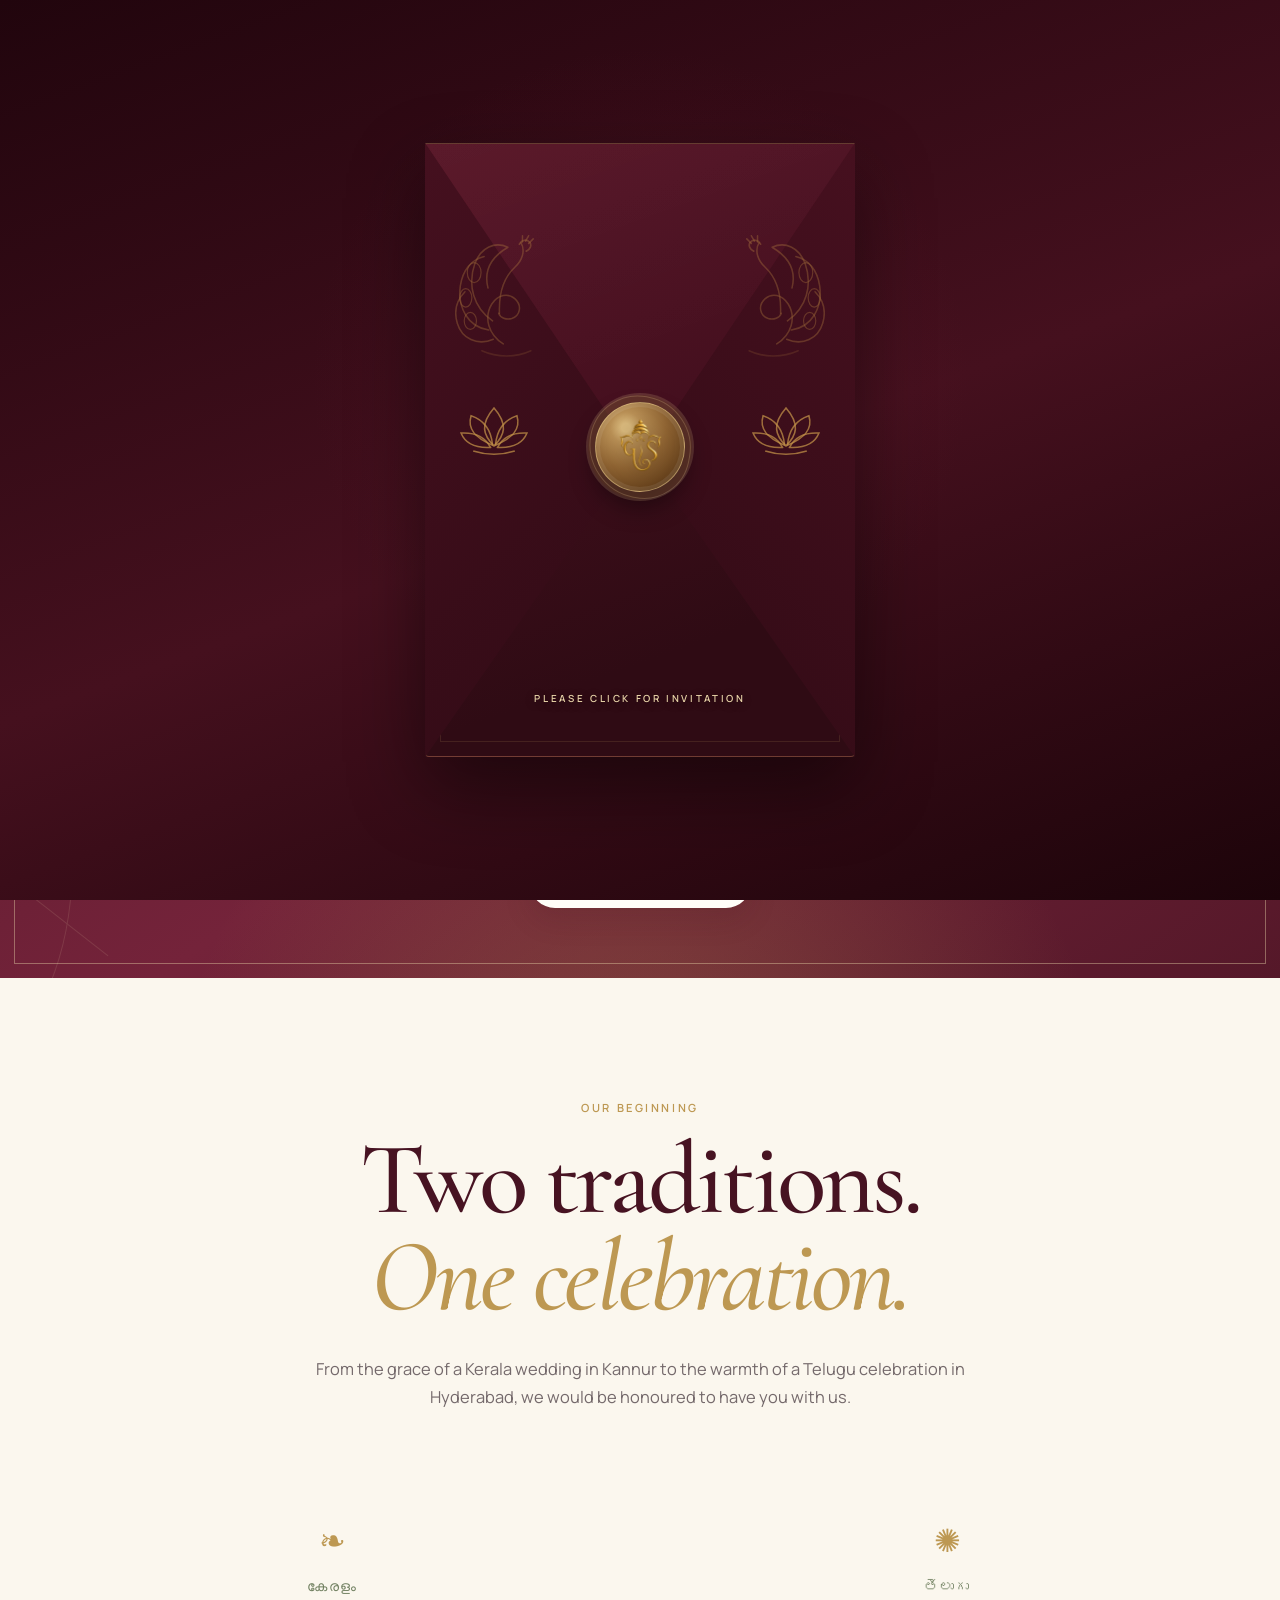
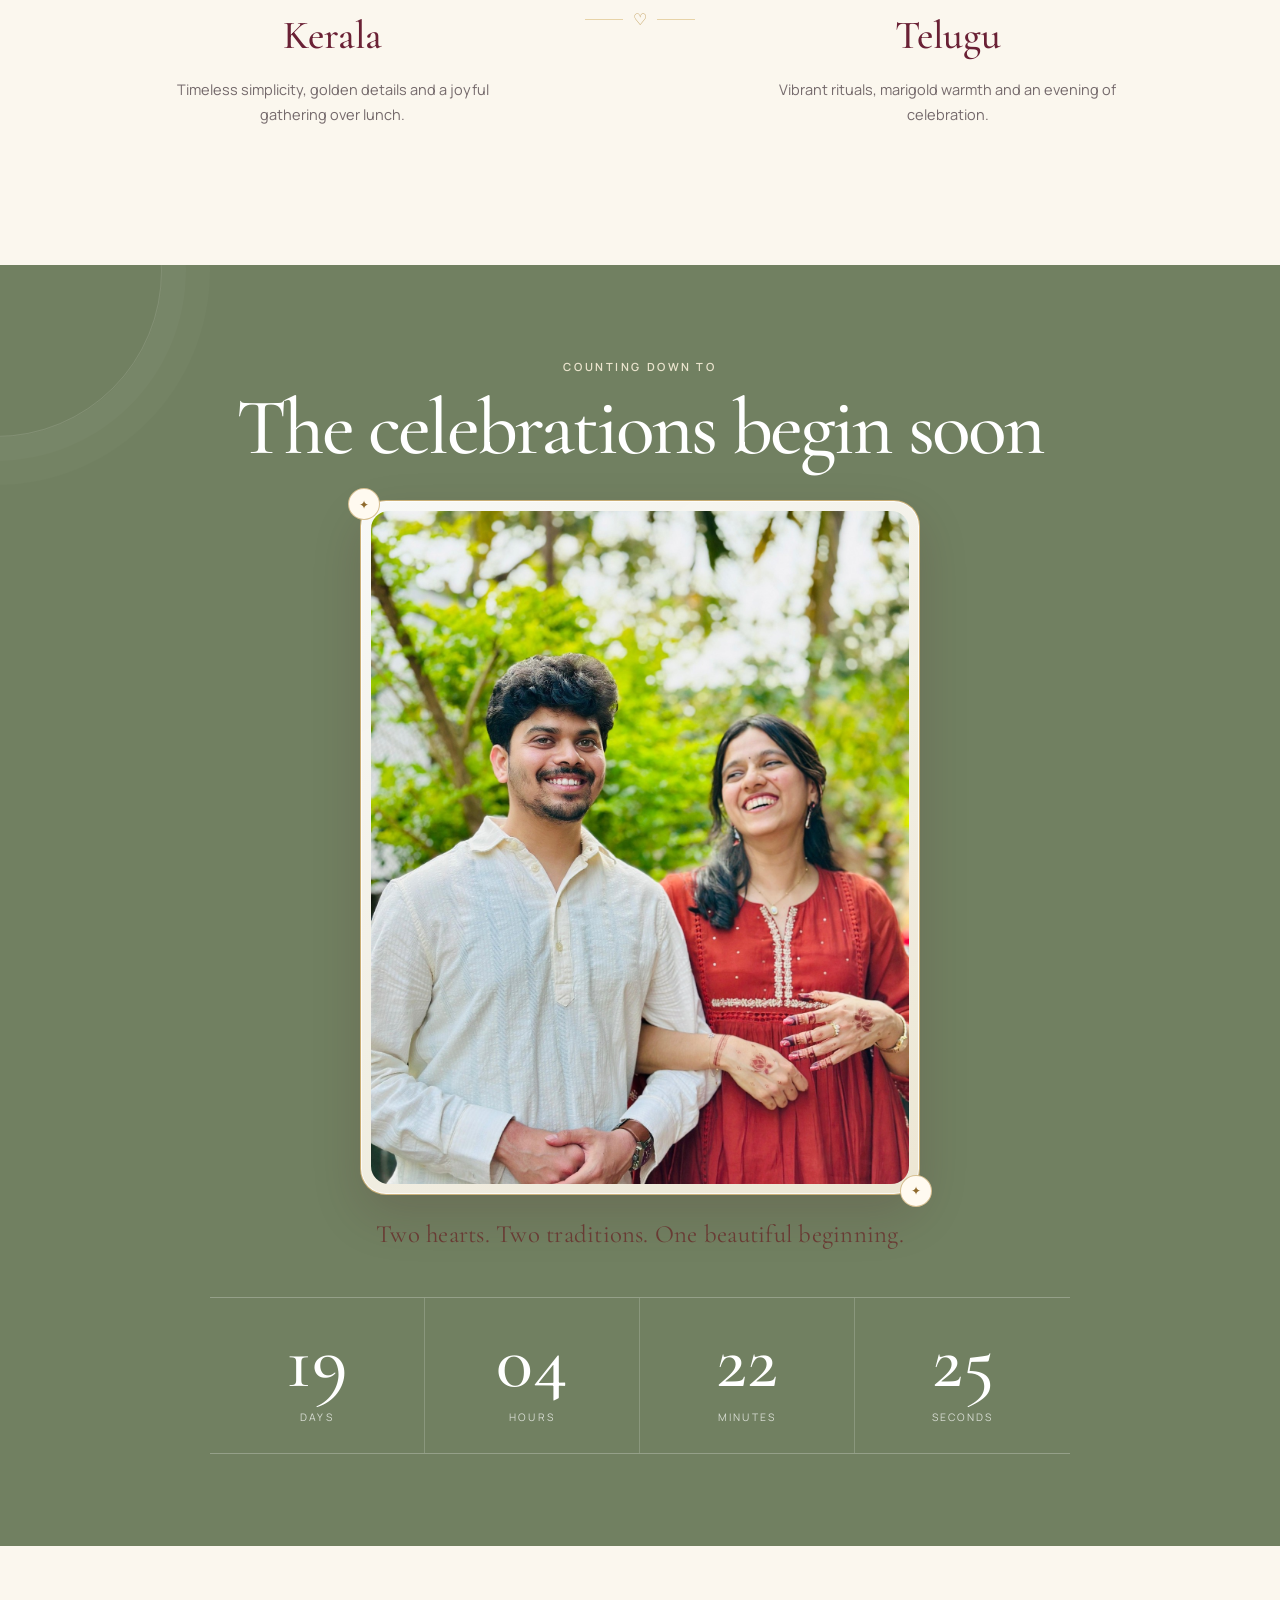
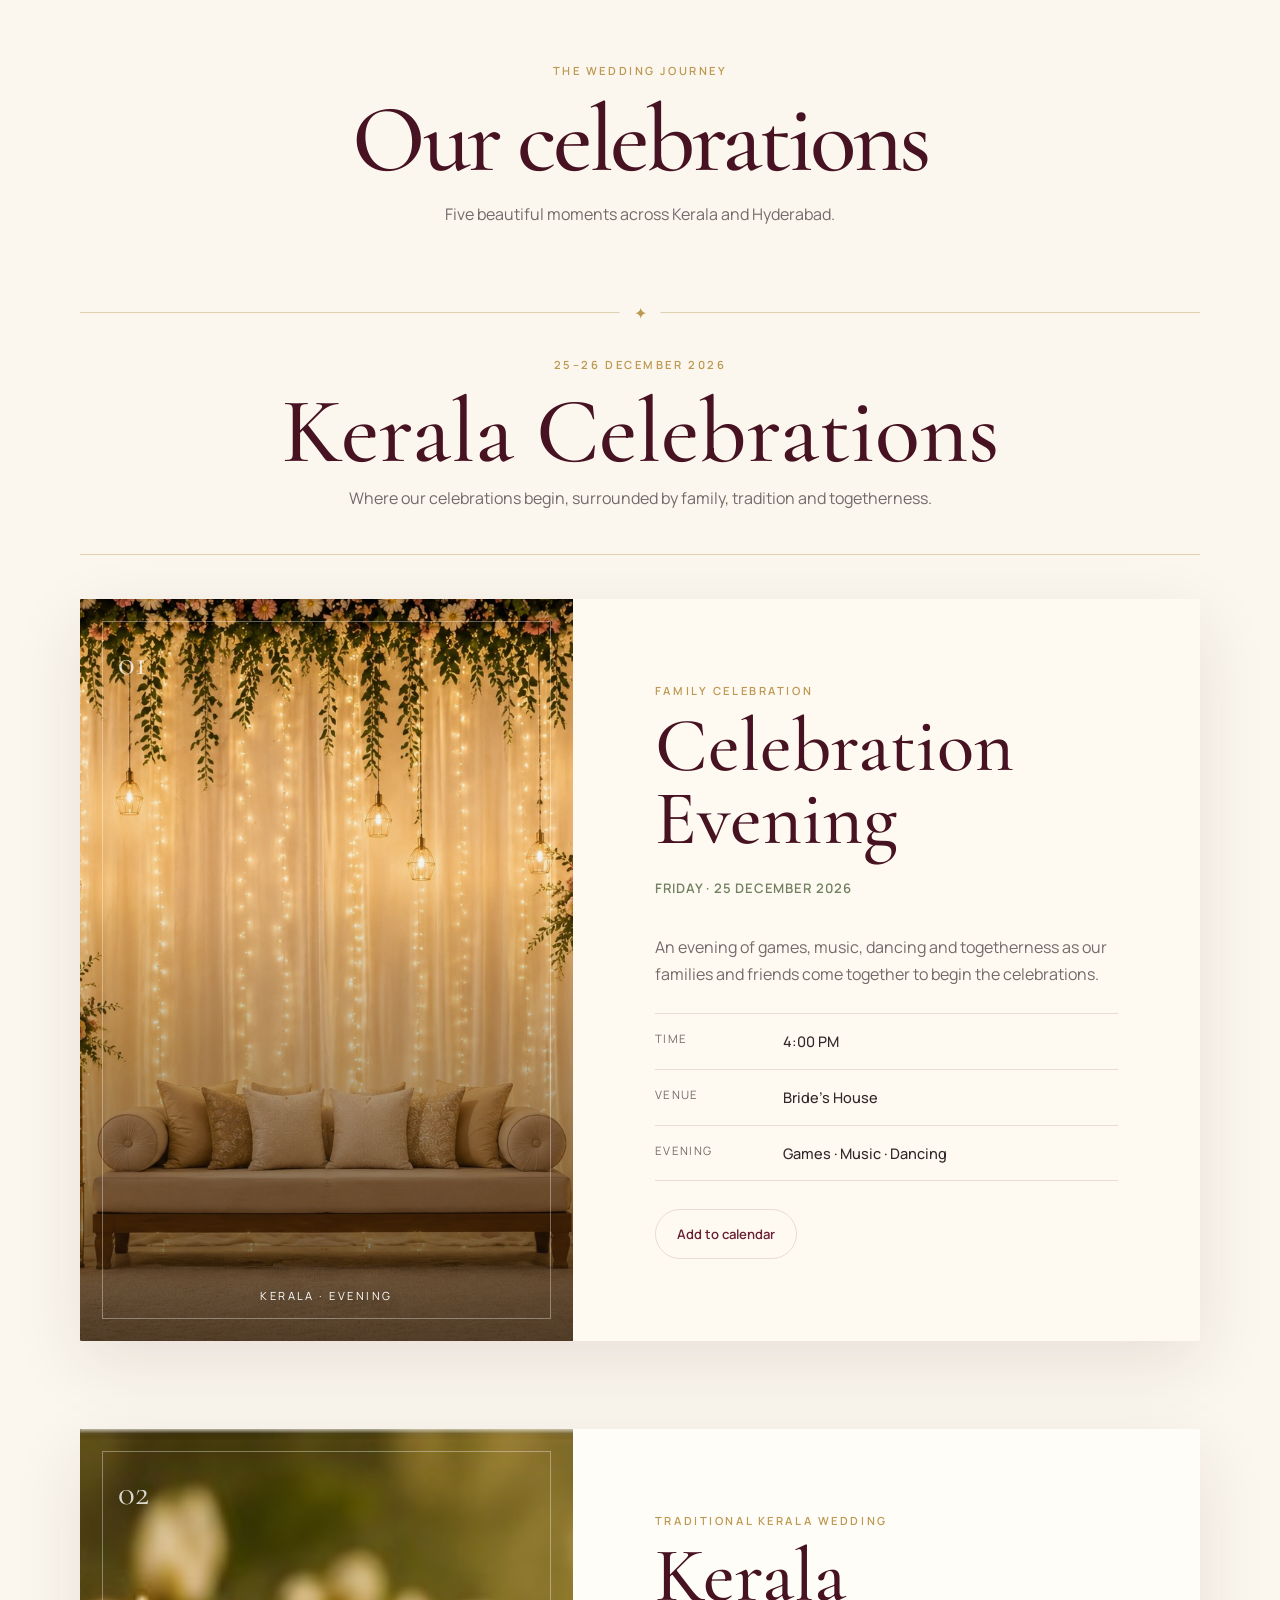
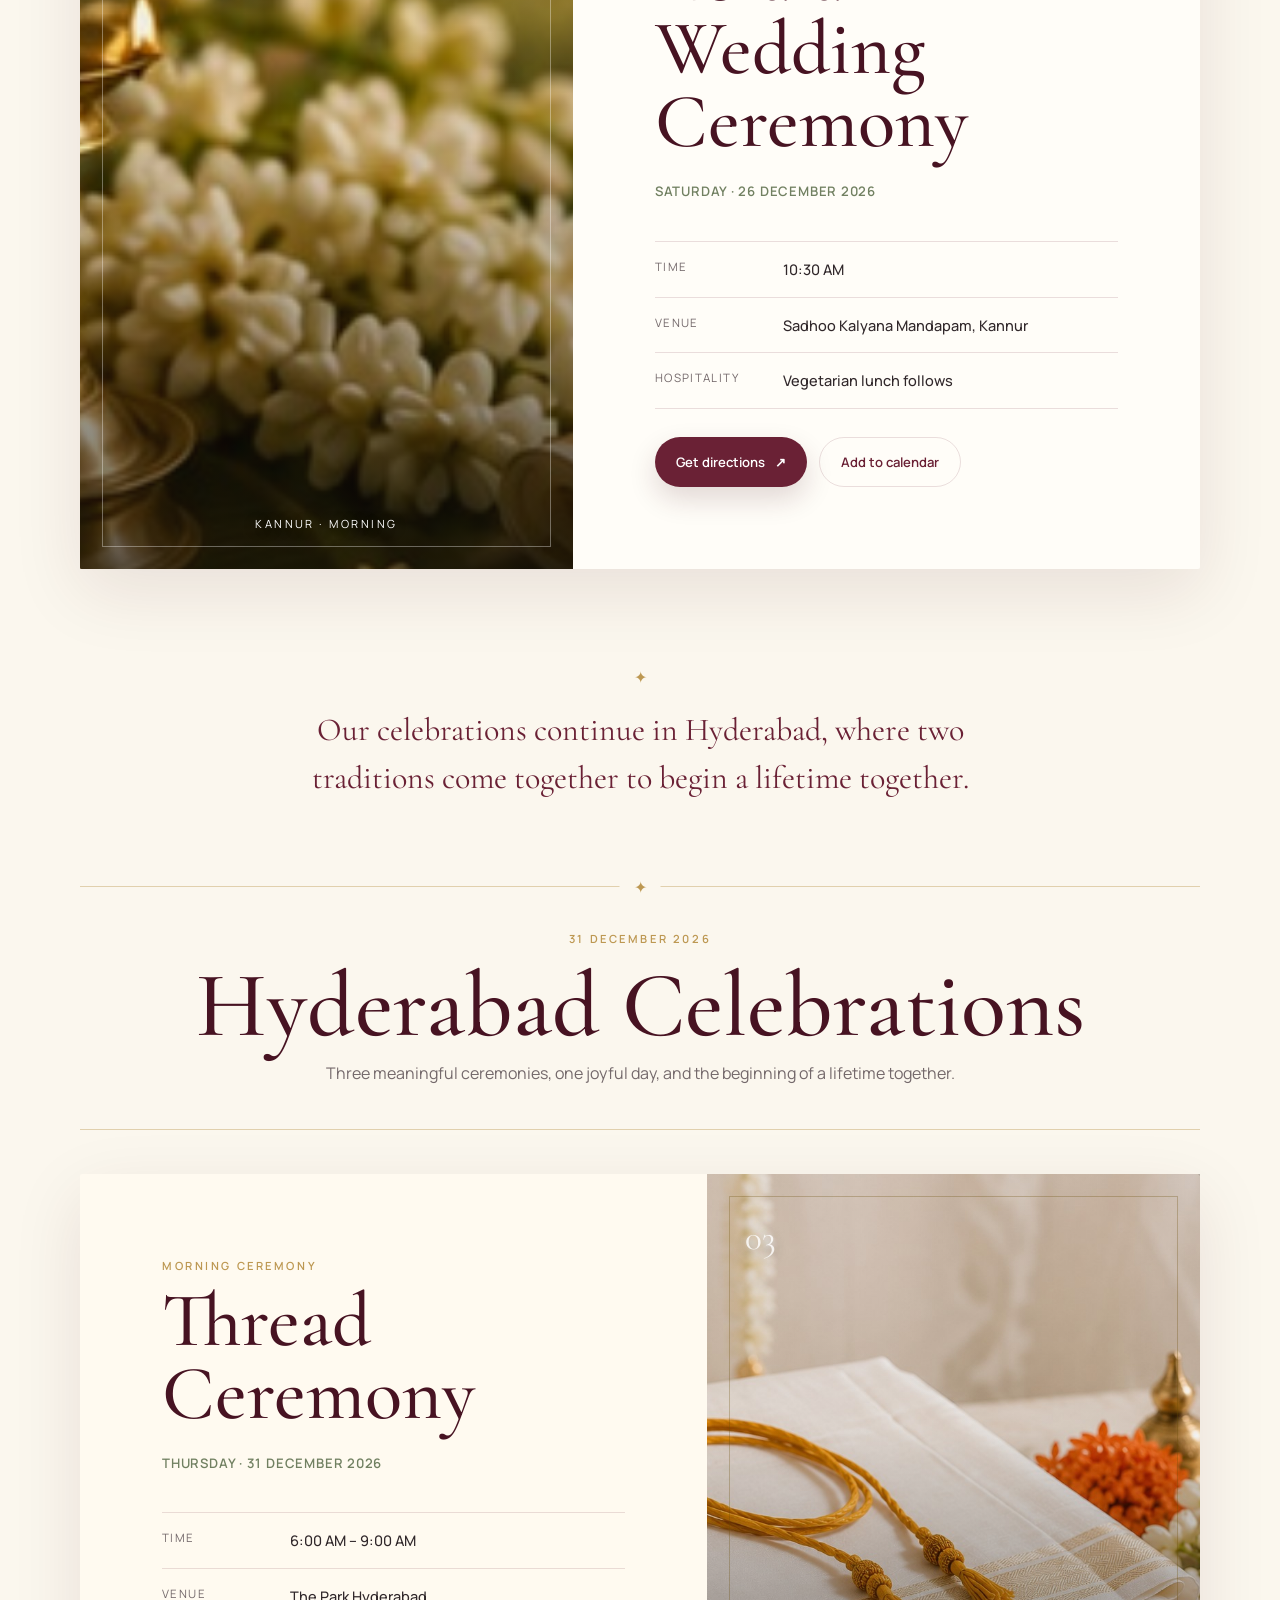
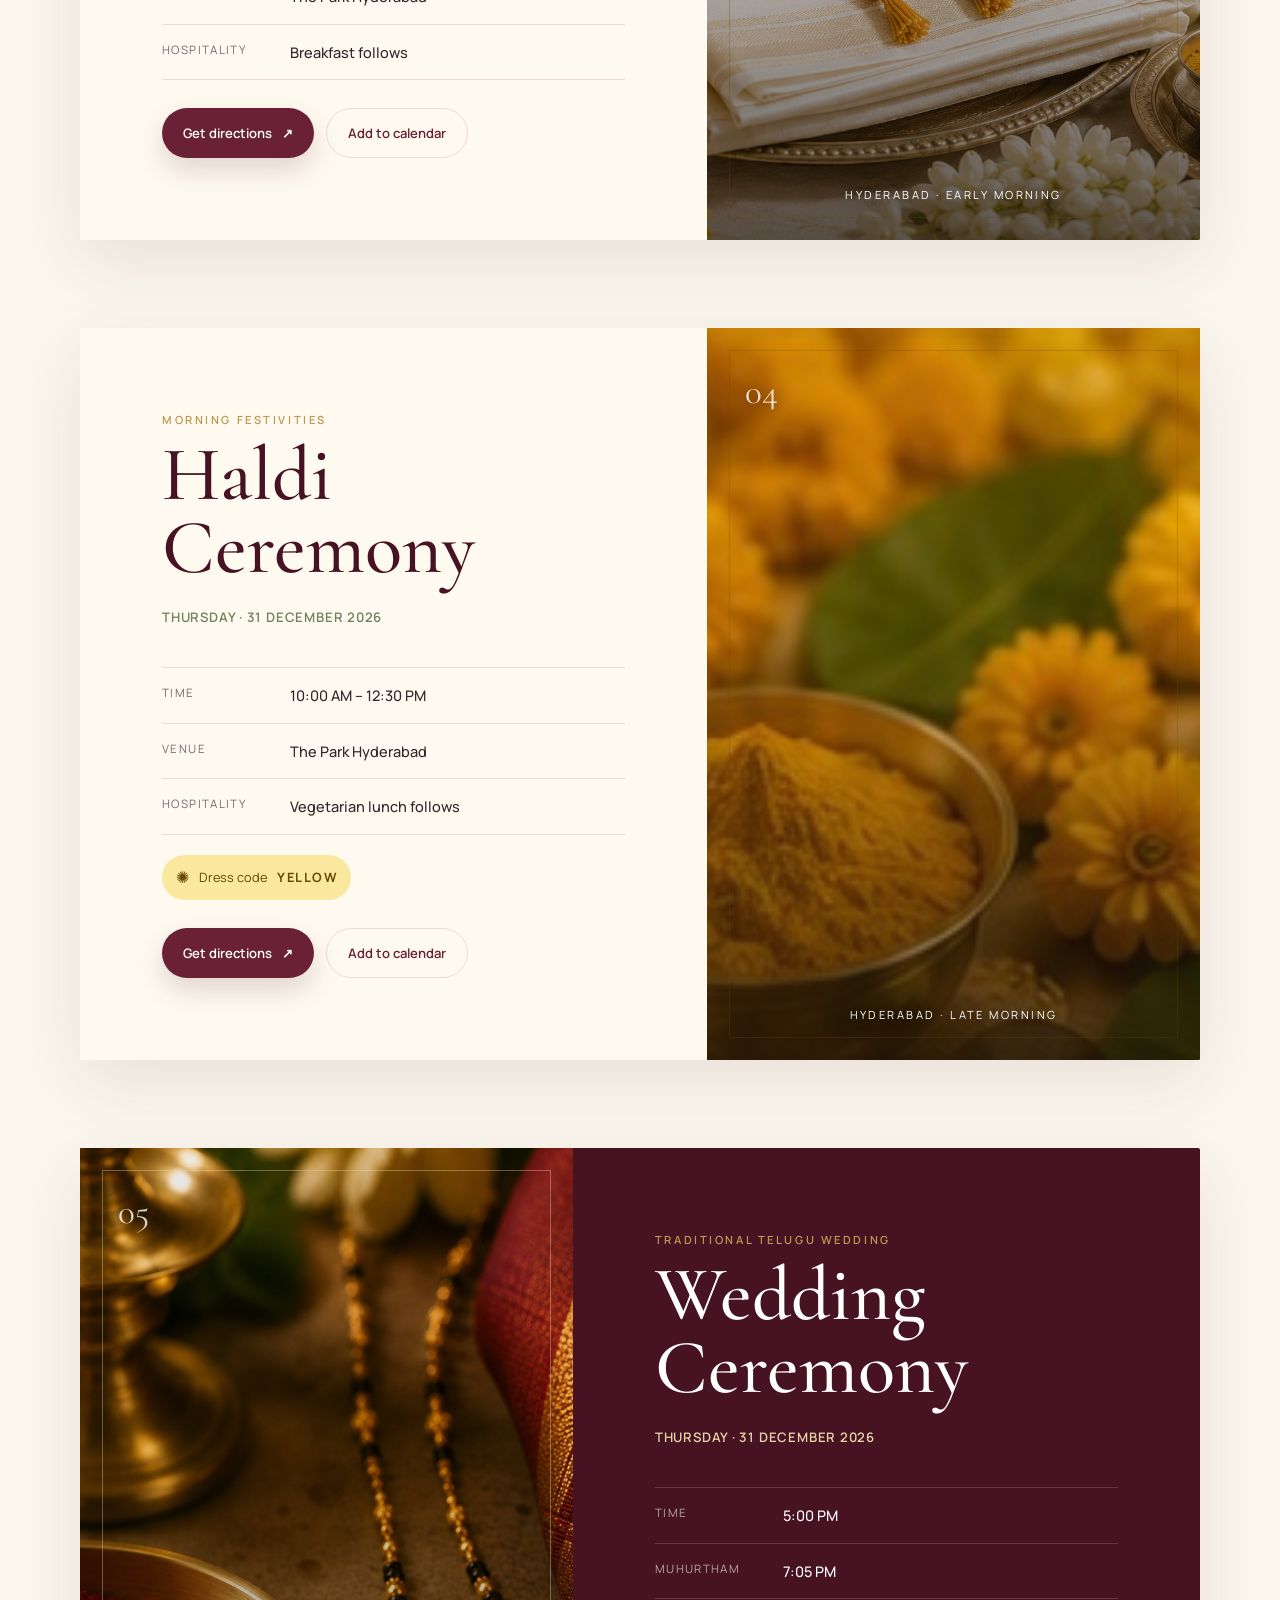
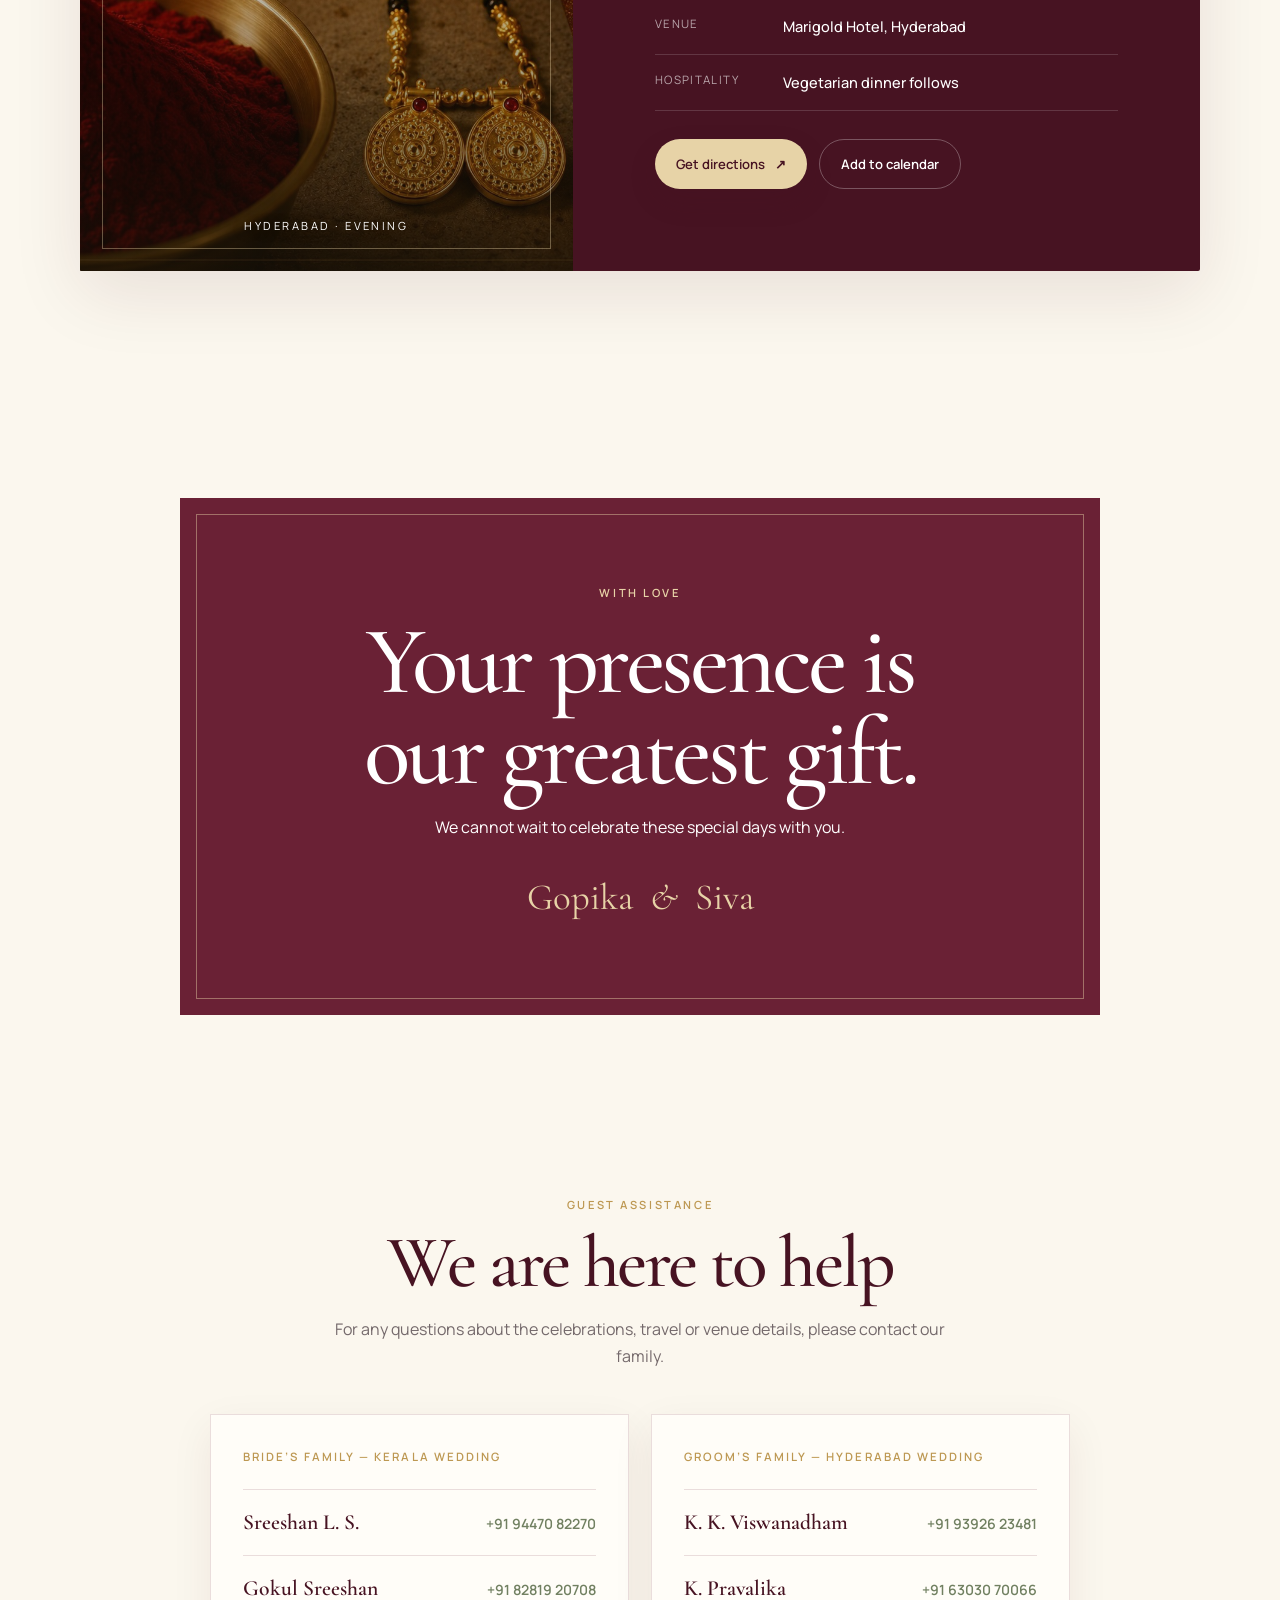
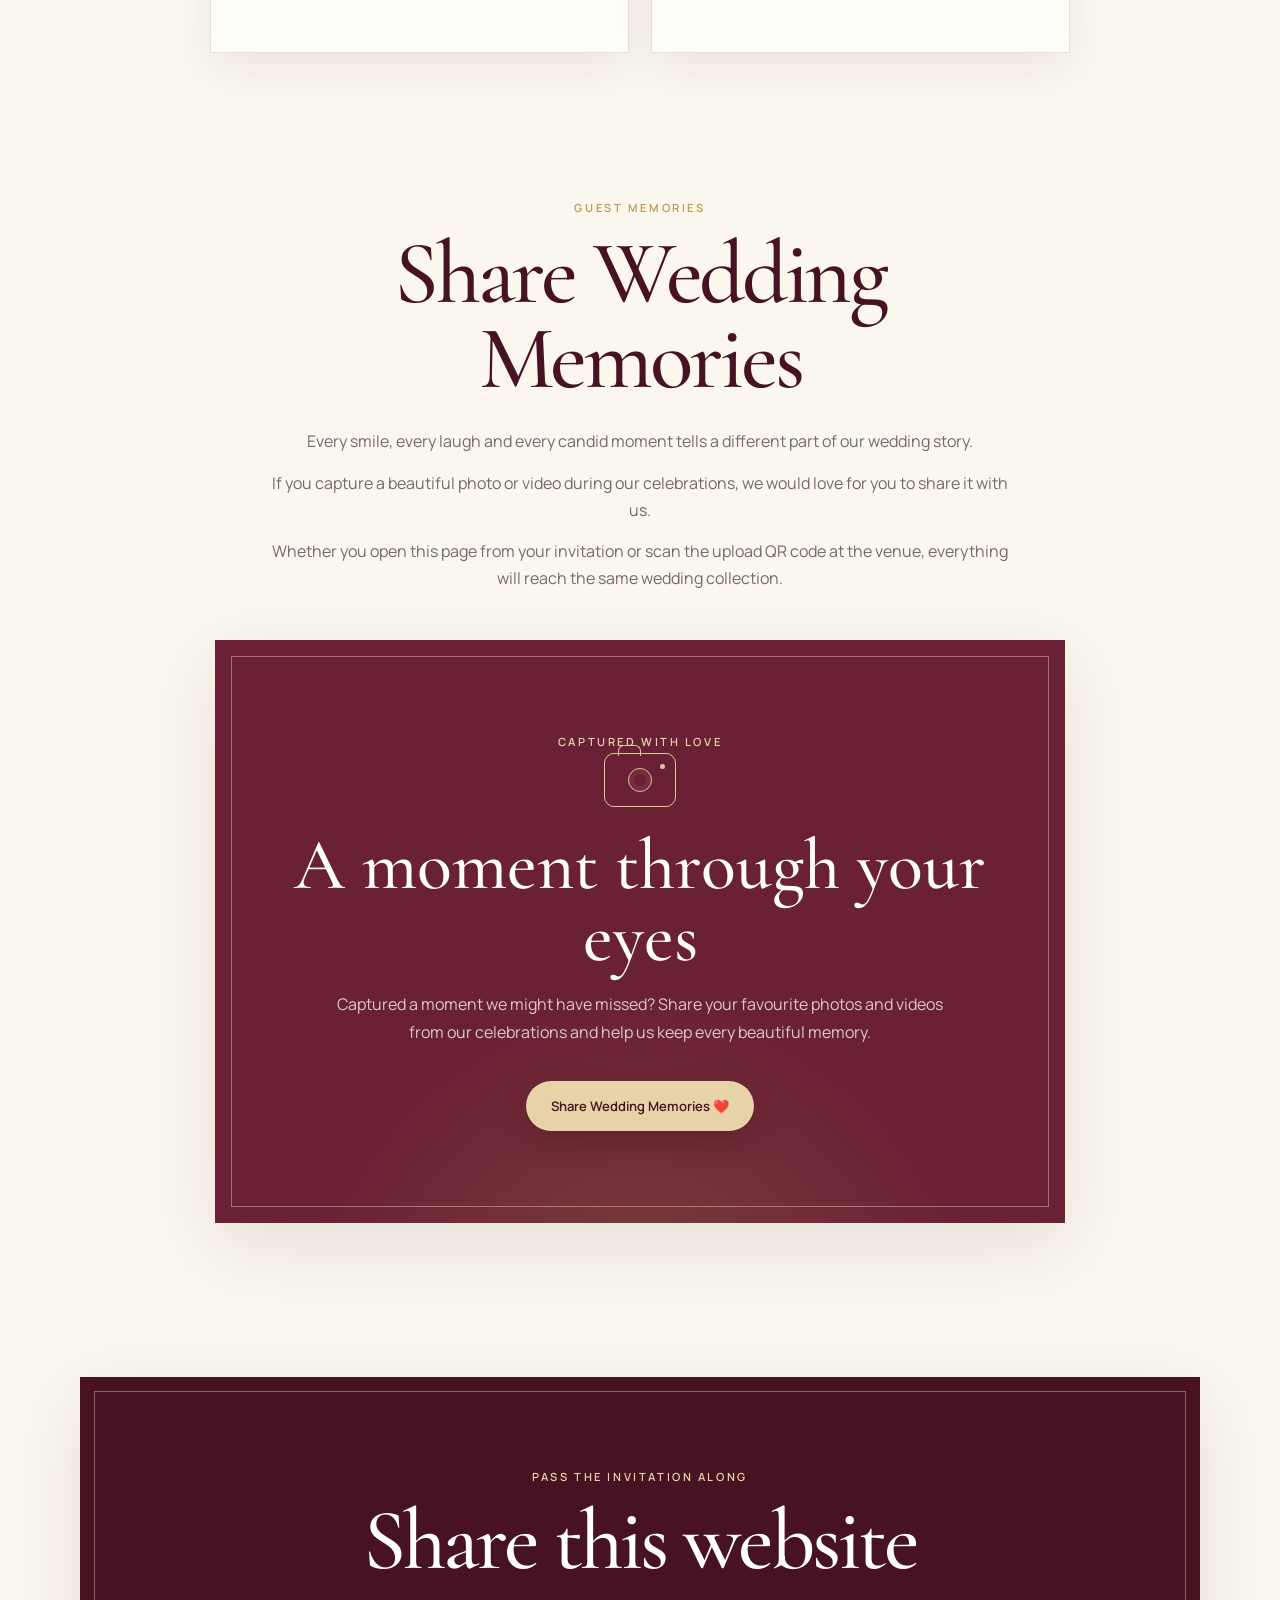
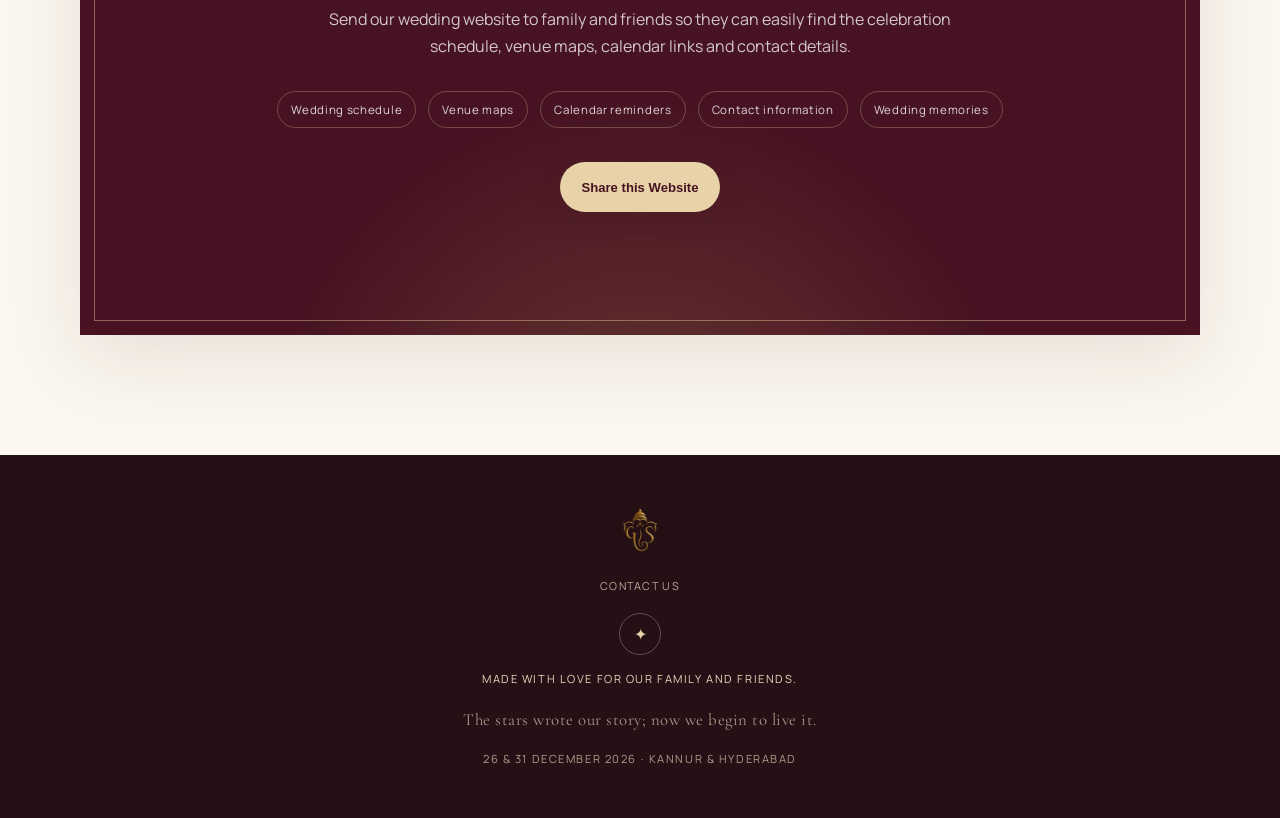
==== index.html @ bff3e342 "Add files via upload" ====
<!-- Wedding Edition 4.5 — Peacock + Lotus Invitation Reveal -->
<!-- Wedding Edition 4.2 — Reference-inspired Invitation Reveal -->
<!-- Wedding Edition 4.0 — Interactive Burgundy Envelope -->
<!-- Wedding Edition 3.2.1 — Clean Memories --><!-- Wedding Edition 3.2 — WedUploader Integration --><!DOCTYPE html>

<html lang="en">
<head>
<meta charset="utf-8"/>
<meta content="width=device-width, initial-scale=1" name="viewport"/>
<meta content="#651f32" name="theme-color"/>
<meta content="Join Gopika and Siva for their Kerala and Telugu wedding celebrations in Kannur and Hyderabad on 26 and 31 December 2026." name="description"/>
<title>Gopika &amp; Siva | Wedding Celebrations</title>
<link href="https://fonts.googleapis.com" rel="preconnect"/>
<link crossorigin="" href="https://fonts.gstatic.com" rel="preconnect"/>
<link href="https://fonts.googleapis.com/css2?family=Cormorant+Garamond:ital,wght@0,500;0,600;1,500&amp;family=Manrope:wght@400;500;600&amp;display=swap" rel="stylesheet"/>
<style>
:root {
  --ivory: #fbf7ee;
  --paper: #fffdf8;
  --maroon: #6a2135;
  --deep-maroon: #471322;
  --gold: #bd9852;
  --gold-light: #e7d3a7;
  --olive: #718061;
  --haldi: #f3dd78;
  --haldi-deep: #c38a12;
  --ink: #30272a;
  --muted: #74696b;
  --line: rgba(106, 33, 53, .14);
  --shadow: 0 22px 70px rgba(71, 19, 34, .10);
}

* { box-sizing: border-box; }
html { scroll-behavior: smooth; }
body {
  margin: 0;
  color: var(--ink);
  background: var(--ivory);
  font-family: "Manrope", sans-serif;
  line-height: 1.7;
  overflow-x: hidden;
}
a { color: inherit; }
.skip-link { position: fixed; left: 16px; top: -80px; z-index: 99; padding: 10px 16px; background: white; color: var(--maroon); border-radius: 8px; }
.skip-link:focus { top: 16px; }

.hero {
  position: relative;
  min-height: 100svh;
  display: grid;
  place-items: center;
  padding: 70px 24px;
  overflow: hidden;
  color: white;
  text-align: center;
  background:
    radial-gradient(circle at 50% 115%, rgba(189,152,82,.32), transparent 36%),
    radial-gradient(circle at 8% 6%, rgba(255,255,255,.08), transparent 23%),
    linear-gradient(145deg, #4b1526 0%, #74233a 58%, #551829 100%);
}
.hero::after {
  content: "";
  position: absolute;
  inset: 14px;
  border: 1px solid rgba(231,211,167,.42);
  pointer-events: none;
}
.arch {
  position: absolute;
  width: min(760px, 92vw);
  height: min(760px, 92vw);
  top: 8%;
  border: 1px solid rgba(231,211,167,.26);
  border-radius: 50% 50% 12px 12px;
  box-shadow: inset 0 0 0 8px rgba(255,255,255,.015);
}
.arch::before, .arch::after {
  content: "";
  position: absolute;
  inset: 20px;
  border: 1px solid rgba(231,211,167,.12);
  border-radius: inherit;
}
.arch::after { inset: 38px; }
.arch-dot { position: absolute; width: 7px; height: 7px; border: 1px solid var(--gold-light); transform: rotate(45deg); }
.dot-one { left: 8%; top: 34%; }.dot-two { right: 8%; top: 34%; }.dot-three { left: calc(50% - 3px); top: 1%; }
.hero-inner { position: relative; z-index: 2; width: min(780px, 100%); }
.micro, .eyebrow, .event-tag { text-transform: uppercase; letter-spacing: .23em; font-size: .7rem; font-weight: 600; }
.micro { opacity: .78; }
.welcome { font-family: "Cormorant Garamond", serif; color: var(--gold-light); font-size: 1.05rem; letter-spacing: .12em; margin: 18px 0 2px; }
.welcome span { margin: 0 8px; opacity: .55; }
.hero h1 { margin: 10px 0 16px; font-family: "Cormorant Garamond", serif; font-weight: 500; font-size: clamp(4.8rem, 16vw, 10.5rem); line-height: .78; letter-spacing: -.035em; }
.hero h1 span { display: block; }
.hero h1 i { display: block; margin: .34em 0 .30em; color: var(--gold-light); font-size: .29em; font-weight: 500; letter-spacing: 0; }
.lotus-rule { display: flex; justify-content: center; align-items: center; gap: 12px; color: var(--gold-light); margin: 28px auto 16px; }
.lotus-rule span { width: 70px; height: 1px; background: linear-gradient(90deg, transparent, currentColor); }
.lotus-rule span:last-child { transform: rotate(180deg); }
.invitation { max-width: 610px; margin: 0 auto; font-family: "Cormorant Garamond", serif; font-size: clamp(1.25rem, 3vw, 1.7rem); line-height: 1.5; }
.dates { margin: 26px 0 30px; font-size: .78rem; text-transform: uppercase; letter-spacing: .24em; color: var(--gold-light); }
.hero-leaf { position: absolute; width: 230px; height: 360px; opacity: .13; border: 1px solid var(--gold-light); border-radius: 100% 0 100% 0; transform: rotate(-24deg); }
.hero-leaf::before, .hero-leaf::after { content:""; position:absolute; width:1px; height:80%; background:var(--gold-light); left:50%; top:10%; transform:rotate(-28deg); }
.hero-leaf::after { height: 45%; transform: rotate(62deg); top: 8%; }
.hero-leaf-left { left: -120px; bottom: -70px; }
.hero-leaf-right { right: -130px; top: -50px; transform: rotate(155deg); }

.primary-button, .secondary-button {
  display: inline-flex;
  align-items: center;
  justify-content: center;
  gap: 10px;
  min-height: 50px;
  padding: 12px 21px;
  border-radius: 999px;
  text-decoration: none;
  font-size: .82rem;
  font-weight: 600;
  transition: transform .25s ease, box-shadow .25s ease, background .25s ease;
}
.primary-button { color: white; background: var(--maroon); box-shadow: 0 12px 28px rgba(71,19,34,.16); }
.primary-button:hover, .secondary-button:hover { transform: translateY(-2px); }
.light-button { background: var(--paper); color: var(--deep-maroon); }
.gold-button { background: var(--gold-light); color: var(--deep-maroon); }
.secondary-button { border: 1px solid var(--line); color: var(--maroon); }
.dark-secondary { border-color: rgba(255,255,255,.28); color: white; }

.section { width: min(1120px, calc(100% - 36px)); margin: 0 auto; }
.narrow { width: min(860px, calc(100% - 36px)); }
.story { padding: 120px 0 105px; text-align: center; }
.eyebrow { color: var(--gold); margin: 0 0 14px; }
h2, h3, .signature { font-family: "Cormorant Garamond", serif; }
.story h2, .section-heading h2, .presence h2, .contact h2, .countdown-section h2 { margin: 0; color: var(--deep-maroon); font-size: clamp(3.2rem, 8vw, 6.6rem); font-weight: 500; line-height: .95; letter-spacing: -.035em; }
.story h2 em { color: var(--gold); font-weight: 500; }
.lead { max-width: 730px; margin: 30px auto 0; color: var(--muted); font-size: 1.03rem; }
.culture-pair { display: grid; grid-template-columns: 1fr 110px 1fr; align-items: center; margin-top: 68px; }
.culture-pair article { padding: 34px; }
.culture-symbol { color: var(--gold); font-size: 2rem; }
.culture-script { margin: 6px 0 0; color: var(--olive); font-size: .86rem; letter-spacing: .1em; }
.culture-pair h3 { margin: 4px 0 8px; color: var(--maroon); font-size: 2.5rem; font-weight: 500; }
.culture-pair article > p:last-child { max-width: 350px; margin: auto; color: var(--muted); font-size: .91rem; }
.culture-join { display: flex; align-items: center; color: var(--gold); }
.culture-join span { height: 1px; flex: 1; background: var(--gold-light); }
.culture-join b { padding: 0 10px; font-weight: 400; }

.countdown-section { padding: 92px 0; color: white; text-align: center; background: var(--olive); position: relative; overflow: hidden; }
.countdown-section::before { content:""; position:absolute; width:330px; height:330px; border:1px solid rgba(255,255,255,.12); border-radius:50%; left:-170px; top:-160px; box-shadow:0 0 0 24px rgba(255,255,255,.025),0 0 0 48px rgba(255,255,255,.018); }
.countdown-section h2 { color: white; font-size: clamp(2.7rem, 7vw, 5rem); }
.pale { color: #ebe4ce; }
.countdown { display: grid; grid-template-columns: repeat(4, 1fr); margin-top: 42px; border-top: 1px solid rgba(255,255,255,.25); border-bottom: 1px solid rgba(255,255,255,.25); }
.countdown div { padding: 26px 8px; border-right: 1px solid rgba(255,255,255,.18); }
.countdown div:last-child { border-right: 0; }
.countdown strong { display: block; font-family: "Cormorant Garamond", serif; font-size: clamp(2.5rem, 8vw, 4.8rem); font-weight: 500; line-height: 1; }
.countdown span { display:block; margin-top:8px; font-size:.65rem; text-transform:uppercase; letter-spacing:.2em; opacity:.72; }

.events { padding: 115px 0 125px; }
.section-heading { text-align: center; margin-bottom: 70px; }
.section-heading h2 { font-size: clamp(3.3rem, 8vw, 6rem); }
.section-heading > p:last-child { color: var(--muted); }
.timeline { display: none; }
.chapter { min-height: 570px; display: grid; grid-template-columns: .88fr 1.12fr; margin-bottom: 62px; overflow: hidden; border-radius: 2px; background: var(--paper); box-shadow: var(--shadow); }
.chapter-copy { padding: clamp(42px, 7vw, 82px); display: flex; flex-direction: column; justify-content: center; }
.chapter-art { position: relative; display: grid; place-items: center; min-height: 460px; overflow: hidden; background: #e6e1cd; color: var(--maroon); text-align: center; }
.chapter-art::before { content:""; position:absolute; inset:22px; border:1px solid rgba(106,33,53,.28); }
.chapter-art > p { position: absolute; bottom: 36px; margin:0; font-size:.7rem; text-transform:uppercase; letter-spacing:.22em; }
.art-number { position:absolute; top:34px; left:38px; font-family:"Cormorant Garamond",serif; font-size:2.2rem; color:rgba(106,33,53,.48); }
.event-tag { color: var(--gold); margin: 0; }
.chapter h3 { margin: 10px 0 8px; color: var(--deep-maroon); font-size: clamp(2.7rem, 6vw, 4.8rem); line-height: .95; font-weight: 500; }
.event-date-line { color: var(--olive); font-size: .82rem; font-weight:600; letter-spacing:.06em; text-transform:uppercase; }
.event-details { margin-top: 25px; border-top: 1px solid var(--line); }
.event-details div { display:grid; grid-template-columns:110px 1fr; gap:18px; padding:15px 0; border-bottom:1px solid var(--line); }
.event-details span { color:var(--muted); font-size:.72rem; text-transform:uppercase; letter-spacing:.12em; }
.event-details strong { font-size:.91rem; font-weight:500; }
.actions { display:flex; flex-wrap:wrap; gap:12px; margin-top:28px; }
.temple-arch { width: 190px; height: 275px; border: 2px solid var(--gold); border-radius: 100px 100px 3px 3px; box-shadow: inset 0 0 0 13px #e6e1cd, inset 0 0 0 14px rgba(106,33,53,.34); position: relative; }
.temple-arch::before { content:"✦"; position:absolute; top:30px; left:0; right:0; color:var(--maroon); font-size:2rem; }
.temple-arch::after { content:""; position:absolute; width:104px; height:104px; left:41px; bottom:36px; border:1px solid var(--maroon); transform:rotate(45deg); }
.chapter-haldi { grid-template-columns: 1.12fr .88fr; background:#fffaf0; }
.chapter-haldi .chapter-art { background: var(--haldi); color:#674800; }
.chapter-haldi .chapter-art::before { border-color:rgba(103,72,0,.28); }
.marigold-ring { display:grid; place-items:center; width:220px; height:220px; border:1px solid rgba(103,72,0,.5); border-radius:50%; box-shadow:0 0 0 18px rgba(255,255,255,.11),0 0 0 19px rgba(103,72,0,.16),0 0 0 38px rgba(255,255,255,.09); }
.marigold-ring span { font-size:5rem; color:#a56f00; animation: breathe 4s ease-in-out infinite; }
.dress-note { display:grid; grid-template-columns:auto auto 1fr; align-items:center; gap:10px; width:max-content; max-width:100%; margin-top:20px; padding:9px 14px; border-radius:999px; color:#694900; background:#f9e89e; }
.dress-note p, .dress-note strong { margin:0; font-size:.8rem; }.dress-note strong { text-transform:uppercase; letter-spacing:.12em; }
.chapter-telugu { color:white; background:var(--deep-maroon); }
.chapter-telugu .chapter-copy h3, .chapter-telugu .event-details strong { color:white; }
.chapter-telugu .event-date-line { color:var(--gold-light); }
.chapter-telugu .event-details { border-color:rgba(255,255,255,.15); }
.chapter-telugu .event-details div { border-color:rgba(255,255,255,.15); }
.chapter-telugu .event-details span { color:rgba(255,255,255,.62); }
.chapter-telugu .chapter-art { background:#8b3148; color:var(--gold-light); }
.chapter-telugu .chapter-art::before { border-color:rgba(231,211,167,.38); }
.chapter-telugu .art-number { color:rgba(255,255,255,.42); }
.rangoli { display:grid; place-items:center; width:230px; height:230px; border:1px solid var(--gold-light); transform:rotate(45deg); box-shadow:inset 0 0 0 16px #8b3148,inset 0 0 0 17px rgba(231,211,167,.5); }
.rangoli::before,.rangoli::after { content:""; position:absolute; width:150px; height:150px; border:1px solid var(--gold-light); border-radius:50%; }
.rangoli::after { width:105px; height:105px; }
.rangoli span { transform:rotate(-45deg); font-size:2rem; }

.presence { padding: 40px 20px 110px; }
.presence-frame { position:relative; width:min(920px,100%); margin:auto; padding:85px 35px; color:white; text-align:center; background:var(--maroon); }
.presence-frame::before { content:""; position:absolute; inset:16px; border:1px solid rgba(231,211,167,.45); }
.presence h2 { position:relative; color:white; font-size:clamp(3rem,8vw,6rem); }
.presence p { position:relative; }.presence .eyebrow { color:var(--gold-light); }
.signature { position:relative; margin-top:26px; color:var(--gold-light); font-size:2.3rem; }.signature span { font-style:italic; margin:0 8px; }
.contact { padding: 70px 0 110px; text-align:center; }
.contact h2 { font-size:clamp(2.5rem,6vw,4.6rem); }
.contact > p:last-child { max-width:590px; margin:18px auto 0; color:var(--muted); }
footer { display:flex; flex-direction:column; align-items:center; gap:14px; padding:50px 20px; color:#e5d7bd; background:#251015; text-align:center; }
footer a { display:grid; place-items:center; width:42px; height:42px; border:1px solid rgba(255,255,255,.25); border-radius:50%; text-decoration:none; }
footer p { margin:0; font-size:.7rem; letter-spacing:.14em; text-transform:uppercase; }

.reveal { opacity:0; transform:translateY(28px); transition:opacity .8s ease,transform .8s ease; }
.reveal.visible { opacity:1; transform:none; }
@keyframes breathe { 50% { transform:scale(1.08) rotate(8deg); } }
@media (prefers-reduced-motion: reduce) { html{scroll-behavior:auto}.reveal{opacity:1;transform:none;transition:none}.marigold-ring span{animation:none} }


/* Version 1.1 editorial event photography */
.chapter-photo { background:#241f18; color:#fff; isolation:isolate; }
.chapter-photo::before { z-index:3; inset:22px; border-color:rgba(255,255,255,.35); pointer-events:none; }
.chapter-photo img { position:absolute; inset:0; width:100%; height:100%; object-fit:cover; object-position:center; transform:scale(1.015); transition:transform 1.1s ease; }
.chapter-photo .photo-shade { position:absolute; inset:0; z-index:1; background:linear-gradient(180deg,rgba(20,15,8,.02) 35%,rgba(20,15,8,.68) 100%); }
.chapter-photo .art-number, .chapter-photo > p { z-index:2; color:#fff; text-shadow:0 2px 14px rgba(0,0,0,.45); }
.chapter-photo .art-number { opacity:.8; }
.chapter:hover .chapter-photo img { transform:scale(1.065); }
@media (prefers-reduced-motion: reduce) { .chapter-photo img { transition:none; } .chapter:hover .chapter-photo img { transform:scale(1.015); } }

@media (max-width: 780px) {
  .hero { min-height: 94svh; padding-top:60px; }
  .arch { top:12%; height:74vw; min-height:390px; }
  .hero h1 { font-size:clamp(4.2rem,24vw,7rem); }
  .hero::after { inset:9px; }
  .culture-pair { grid-template-columns:1fr; gap:8px; }
  .culture-pair article { padding:24px 20px; }
  .culture-join { width:120px; margin:auto; transform:rotate(90deg); }
  .countdown div { padding:20px 3px; }
  .countdown strong { font-size:2.1rem; }
  .countdown span { letter-spacing:.08em; font-size:.56rem; }
  .events { padding-top:90px; }
  .chapter, .chapter-haldi { grid-template-columns:1fr; min-height:0; margin-bottom:35px; }
  .chapter-haldi .chapter-copy { order:2; }.chapter-haldi .chapter-art { order:1; }
  .chapter-art { min-height:330px; }
  .chapter-copy { padding:38px 24px 42px; }
  .chapter h3 { font-size:3.1rem; }
  .event-details div { grid-template-columns:82px 1fr; gap:12px; }
  .actions { flex-direction:column; }
  .primary-button,.secondary-button { width:100%; }
  .temple-arch { transform:scale(.8); }.marigold-ring{transform:scale(.8)}.rangoli{transform:rotate(45deg) scale(.75)}
  .presence { padding-left:0; padding-right:0; }.presence-frame{padding:70px 24px;}
}

/* Guest assistance */
.contact-intro {
  max-width: 620px;
  margin: 18px auto 0;
  color: var(--muted);
}
.contact-groups {
  display: grid;
  grid-template-columns: repeat(2, minmax(0, 1fr));
  gap: 22px;
  max-width: 860px;
  margin: 44px auto 0;
  text-align: left;
}
.contact-card {
  padding: 32px;
  background: var(--paper);
  border: 1px solid var(--line);
  box-shadow: 0 14px 40px rgba(71, 19, 34, .07);
}
.contact-label {
  margin: 0 0 22px;
  color: var(--gold);
  font-size: .72rem;
  font-weight: 600;
  letter-spacing: .18em;
  text-transform: uppercase;
}
.contact-person {
  display: flex;
  align-items: baseline;
  justify-content: space-between;
  gap: 18px;
  padding: 14px 0;
  border-top: 1px solid var(--line);
}
.contact-person strong {
  color: var(--deep-maroon);
  font-family: "Cormorant Garamond", serif;
  font-size: 1.35rem;
  font-weight: 600;
}
.contact-person a {
  color: var(--olive);
  font-size: .88rem;
  font-weight: 600;
  text-decoration: none;
  white-space: nowrap;
}
.contact-person a:hover { text-decoration: underline; }
.footer-dates { opacity: .7; }

@media (max-width: 780px) {
  .contact-groups { grid-template-columns: 1fr; }
  .contact-card { padding: 26px 22px; }
  .contact-person { align-items: flex-start; flex-direction: column; gap: 3px; }
}


/* Version 1.1 — G&S Identity Edition */
.hero-inner {
  display: flex;
  flex-direction: column;
  align-items: center;
}

.hero-emblem {
  display: block;
  width: auto;
  height: clamp(82px, 9vw, 102px);
  margin: 20px auto 17px;
  object-fit: contain;
  filter: drop-shadow(0 12px 26px rgba(15,4,8,.22)) drop-shadow(0 0 12px rgba(189,152,82,.16));
}

.hero h1 {
  margin: 1px 0 17px;
  font-size: clamp(4.65rem, 15vw, 9.8rem);
  line-height: .76;
  letter-spacing: -.045em;
  text-wrap: balance;
}

.hero h1 span {
  text-shadow: 0 5px 26px rgba(25, 6, 12, .12);
}

.hero h1 i {
  position: relative;
  width: max-content;
  margin: .35em auto .31em;
  color: var(--gold-light);
  font-size: .27em;
  font-style: italic;
  line-height: 1;
  text-shadow: none;
}

.hero h1 i::before,
.hero h1 i::after {
  content: "";
  position: absolute;
  top: 52%;
  width: 34px;
  height: 1px;
  background: linear-gradient(90deg, transparent, currentColor);
  opacity: .7;
}

.hero h1 i::before { right: calc(100% + 13px); }
.hero h1 i::after { left: calc(100% + 13px); transform: rotate(180deg); }

.hero .lotus-rule { margin-top: 25px; }

.footer-emblem {
  display: block;
  width: auto;
  height: 52px;
  margin: 0 auto 2px;
  object-fit: contain;
  opacity: .76;
  filter: drop-shadow(0 7px 16px rgba(0, 0, 0, .2));
}

@media (max-width: 780px) {
  .hero {
    min-height: 96svh;
    padding: 48px 22px 52px;
  }

  .hero-emblem {
    height: clamp(68px, 20vw, 82px);
    margin: 15px auto 14px;
  }

  .hero h1 {
    margin-top: 0;
    font-size: clamp(4rem, 22vw, 6.7rem);
    line-height: .78;
  }

  .hero h1 i::before,
  .hero h1 i::after { width: 25px; }

  .welcome { margin-top: 12px; }
  .hero .lotus-rule { margin-top: 22px; }
  .footer-emblem { height: 39px; }
}

@media (max-width: 390px) {
  .hero { padding-left: 18px; padding-right: 18px; }
  .hero-emblem { height: 66px; margin-top: 12px; }
  .hero h1 { font-size: clamp(3.75rem, 21.5vw, 5.2rem); }
  .invitation { font-size: 1.16rem; }
  .dates { letter-spacing: .17em; }
}




/* Version 1.2 — Guest Memories Edition */
.memories { padding: 35px 0 120px; }
.memories-heading { max-width: 790px; margin: 0 auto 48px; text-align: center; }
.memories-heading h2, .album-copy h2, .qr-copy h2 {
  margin: 0; color: var(--deep-maroon);
  font-family: "Cormorant Garamond", serif;
  font-size: clamp(3rem, 7vw, 5.7rem);
  font-weight: 500; line-height: .95; letter-spacing: -.035em;
}
.memories-intro { max-width: 740px; margin: 27px auto 0; color: var(--muted); }
.memories-intro p { margin: 0 0 14px; }

.memory-card {
  position: relative; width: min(850px, 100%); margin: 0 auto;
  padding: clamp(48px, 7vw, 82px) clamp(28px, 6vw, 70px);
  color: white; text-align: center;
  background:
    radial-gradient(circle at 50% 120%, rgba(189,152,82,.25), transparent 42%),
    var(--maroon);
  box-shadow: var(--shadow);
}
.memory-card::before {
  content: ""; position: absolute; inset: 16px;
  border: 1px solid rgba(231,211,167,.46); pointer-events: none;
}
.memory-card > * { position: relative; }
.memory-card .eyebrow { color: var(--gold-light); }
.memory-card h3 {
  margin: 4px 0 19px; color: white;
  font-family: "Cormorant Garamond", serif;
  font-size: clamp(2.6rem, 6vw, 4.5rem);
  font-weight: 500; line-height: 1;
}
.memory-card p { max-width: 610px; margin: 0 auto; color: rgba(255,255,255,.76); }
.memory-card .actions { justify-content: center; margin-top: 31px; }

.post-wedding { padding: 0 0 120px; }
.album-panel, .qr-panel { position: relative; overflow: hidden; }
.album-panel {
  display: grid; grid-template-columns: 1.15fr .85fr;
  min-height: 430px; background: var(--paper); box-shadow: var(--shadow);
}
.album-panel::before, .qr-panel::before {
  content: ""; position: absolute; inset: 13px;
  border: 1px solid rgba(189,152,82,.24); pointer-events: none;
}
.album-copy { position: relative; z-index: 1; padding: clamp(45px, 7vw, 80px); }
.album-copy h2, .qr-copy h2 { font-size: clamp(2.8rem, 6vw, 4.8rem); }
.album-copy > p:last-of-type, .qr-copy > p:last-of-type {
  max-width: 620px; margin: 23px 0 0; color: var(--muted);
}
.album-actions { display: flex; flex-wrap: wrap; gap: 12px; margin-top: 30px; }
.album-art {
  position: relative; display: grid; place-items: center; min-height: 350px;
  color: var(--gold-light);
  background: radial-gradient(circle at center, rgba(231,211,167,.12), transparent 47%), var(--deep-maroon);
}
.album-art::before {
  content: ""; position: absolute; inset: 22px;
  border: 1px solid rgba(231,211,167,.38);
}
.album-monogram {
  font-family: "Cormorant Garamond", serif;
  font-size: clamp(5rem, 12vw, 8rem); font-style: italic; line-height: 1;
}

.qr-panel {
  display: grid; grid-template-columns: .72fr 1.28fr; align-items: center;
  margin-top: 34px; padding: clamp(36px, 6vw, 65px);
  background: #f1ecdf; border: 1px solid var(--line);
}
.qr-placeholder {
  position: relative; z-index: 1; display: grid; place-items: center;
  width: min(230px, 100%); aspect-ratio: 1; margin: auto;
  color: var(--gold); background: var(--paper);
  border: 1px solid rgba(106,33,53,.2);
  box-shadow: 0 14px 35px rgba(71,19,34,.07); text-align: center;
}
.qr-placeholder::before, .qr-placeholder::after {
  content: ""; position: absolute; width: 32px; height: 32px;
  border-color: var(--gold); border-style: solid;
}
.qr-placeholder::before { top: 18px; left: 18px; border-width: 1px 0 0 1px; }
.qr-placeholder::after { right: 18px; bottom: 18px; border-width: 0 1px 1px 0; }
.qr-placeholder span {
  max-width: 140px; font-size: .68rem; font-weight: 600;
  letter-spacing: .15em; line-height: 1.6; text-transform: uppercase;
}
.qr-copy { position: relative; z-index: 1; padding-left: clamp(25px, 5vw, 70px); }

.footer-links {
  display: flex; flex-wrap: wrap; justify-content: center;
  gap: 10px 24px; margin: 4px 0;
}
footer .footer-links a {
  display: inline; width: auto; height: auto; color: #e5d7bd;
  border: 0; border-radius: 0; font-size: .68rem;
  letter-spacing: .12em; text-decoration: none; text-transform: uppercase; opacity: .78;
}
footer .footer-links a:hover { opacity: 1; text-decoration: underline; }
.placeholder-link[aria-disabled="true"] { cursor: default; opacity: .72; }

@media (max-width: 780px) {
  .memories { padding-bottom: 90px; }
  .memory-card { padding: 58px 25px; }
  .album-panel, .qr-panel { grid-template-columns: 1fr; }
  .album-art { min-height: 290px; }
  .qr-placeholder { width: 190px; }
  .qr-copy { padding: 34px 0 0; text-align: center; }
  .qr-copy > p:last-of-type { margin-left: auto; margin-right: auto; }
  .album-actions { flex-direction: column; }
  .album-actions .primary-button,
  .album-actions .secondary-button,
  .memory-card .primary-button { width: 100%; }
  .footer-links { gap: 10px 16px; }
}


/* Version 1.2 correction — emblem cache and ampersand spacing */
.hero h1 i {
  margin-top: .44em;
  margin-bottom: .42em;
  line-height: 1.15;
  z-index: 1;
}

@media (max-width: 780px) {
  .hero h1 i {
    margin-top: .48em;
    margin-bottom: .45em;
  }
}



/* Final hero correction — emblem visibility and ampersand balance */
.hero h1 {
  row-gap: 0;
}

.hero h1 i {
  display: block;
  position: relative;
  width: max-content;
  margin: .52em auto .48em;
  color: var(--gold-light);
  font-size: .24em;
  font-style: italic;
  line-height: 1;
  transform: translateY(.04em);
  z-index: 2;
}

.hero h1 i::before,
.hero h1 i::after {
  top: 50%;
  width: 31px;
}

@media (max-width: 780px) {
  .hero h1 i {
    margin-top: .56em;
    margin-bottom: .52em;
    font-size: .23em;
    transform: translateY(.06em);
  }

  .hero h1 i::before,
  .hero h1 i::after {
    width: 23px;
  }
}



/* Version 1.3 — Premium Polish Edition */

/* Subtle hero entrance sequence */
.hero-emblem,
.hero h1,
.hero .invitation,
.hero .dates,
.hero .primary-button {
  opacity: 0;
  transform: translateY(14px);
}

body.hero-ready .hero-emblem {
  animation: heroFadeUp .9s cubic-bezier(.22,.61,.36,1) .12s forwards;
}

body.hero-ready .hero h1 {
  animation: heroFadeUp 1s cubic-bezier(.22,.61,.36,1) .58s forwards;
}

body.hero-ready .hero .invitation {
  animation: heroFadeUp .9s cubic-bezier(.22,.61,.36,1) .96s forwards;
}

body.hero-ready .hero .dates {
  animation: heroFadeUp .85s cubic-bezier(.22,.61,.36,1) 1.16s forwards;
}

body.hero-ready .hero .primary-button {
  animation: heroFadeUp .85s cubic-bezier(.22,.61,.36,1) 1.34s forwards;
}

@keyframes heroFadeUp {
  to {
    opacity: 1;
    transform: translateY(0);
  }
}

/* Countdown enters with a gentle stagger when it reaches the viewport */
.countdown div {
  opacity: 0;
  transform: translateY(10px);
}

.countdown.countdown-ready div {
  animation: countdownFade .65s cubic-bezier(.22,.61,.36,1) forwards;
}

.countdown.countdown-ready div:nth-child(1) { animation-delay: .05s; }
.countdown.countdown-ready div:nth-child(2) { animation-delay: .14s; }
.countdown.countdown-ready div:nth-child(3) { animation-delay: .23s; }
.countdown.countdown-ready div:nth-child(4) { animation-delay: .32s; }

@keyframes countdownFade {
  to {
    opacity: 1;
    transform: translateY(0);
  }
}

/* Share Memories warmth and balance */
.memory-card {
  padding-top: clamp(58px, 8vw, 92px);
  padding-bottom: clamp(58px, 8vw, 92px);
}

.memory-camera {
  position: relative;
  width: 72px;
  height: 54px;
  margin: 0 auto 22px;
  border: 1.5px solid var(--gold-light);
  border-radius: 10px;
  opacity: .92;
}

.memory-camera::before {
  content: "";
  position: absolute;
  width: 21px;
  height: 10px;
  top: -9px;
  left: 13px;
  border: 1.5px solid var(--gold-light);
  border-bottom: 0;
  border-radius: 6px 6px 0 0;
}

.memory-camera::after {
  content: "";
  position: absolute;
  width: 22px;
  height: 22px;
  top: 14px;
  left: 23px;
  border: 1.5px solid var(--gold-light);
  border-radius: 50%;
  box-shadow: inset 0 0 0 5px rgba(231,211,167,.08);
}

.memory-camera span {
  position: absolute;
  width: 5px;
  height: 5px;
  top: 10px;
  right: 10px;
  background: var(--gold-light);
  border-radius: 50%;
}

.memory-card h3 {
  margin-bottom: 17px;
}

.memory-card p {
  line-height: 1.8;
}

.memory-card .primary-button {
  padding-left: 25px;
  padding-right: 25px;
  box-shadow: 0 12px 30px rgba(25,6,12,.20);
}

/* Micro interaction polish */
.primary-button,
.secondary-button,
.footer-links a {
  transition:
    transform .28s ease,
    box-shadow .28s ease,
    background .28s ease,
    opacity .28s ease,
    border-color .28s ease;
}

.primary-button:hover,
.secondary-button:hover {
  transform: translateY(-2px);
}

.primary-button:active,
.secondary-button:active {
  transform: translateY(0);
}

.album-actions,
.memory-card .actions {
  align-items: center;
}

.album-actions .primary-button,
.album-actions .secondary-button {
  min-width: 190px;
}

.footer-thanks {
  margin-top: 4px;
  color: rgba(229,215,189,.68);
  font-family: "Cormorant Garamond", serif;
  font-size: 1.05rem;
  letter-spacing: .03em;
  text-transform: none;
}

@media (prefers-reduced-motion: reduce) {
  .hero-emblem,
  .hero h1,
  .hero .invitation,
  .hero .dates,
  .hero .primary-button,
  .countdown div {
    opacity: 1;
    transform: none;
    animation: none !important;
  }
}

@media (max-width: 780px) {
  .memory-camera {
    width: 64px;
    height: 48px;
    margin-bottom: 20px;
  }

  .memory-camera::after {
    width: 20px;
    height: 20px;
    top: 13px;
    left: 21px;
  }

  .album-actions .primary-button,
  .album-actions .secondary-button {
    min-width: 0;
  }
}


/* Version 2.0 — event clarity */
#events .chapter + .chapter {
  margin-top: clamp(54px, 7vw, 88px);
}

#share-memories .memories-intro {
  max-width: 760px;
}

#share-memories .memory-card .actions {
  margin-top: 34px;
}


/* Version 2.1 — full-scene event photography */
.chapter-art.photo-full-scene {
  background: #2b2118;
}

.chapter-art.photo-full-scene .photo-backdrop {
  position: absolute;
  inset: -20px;
  width: calc(100% + 40px);
  height: calc(100% + 40px);
  object-fit: cover;
  filter: blur(18px) brightness(.62) saturate(.85);
  transform: scale(1.08);
  opacity: .78;
}

.chapter-art.photo-full-scene .photo-main {
  position: absolute;
  inset: 0;
  width: 100%;
  height: 100%;
  object-fit: contain;
  object-position: center;
  transform: none;
  z-index: 1;
  transition: transform 1.1s ease;
}

.chapter:hover .chapter-art.photo-full-scene .photo-main {
  transform: scale(1.018);
}

.chapter-art.photo-full-scene .photo-shade {
  z-index: 2;
  background: linear-gradient(
    180deg,
    rgba(20,15,8,.04) 38%,
    rgba(20,15,8,.66) 100%
  );
}

.chapter-art.photo-full-scene::before {
  z-index: 4;
}

.chapter-art.photo-full-scene .art-number,
.chapter-art.photo-full-scene > p {
  z-index: 3;
}

@media (max-width: 780px) {
  .chapter-art.photo-full-scene {
    min-height: 360px;
  }
}


/* Version 2.2 — remove image gaps and improve framing */
.chapter-kerala-fit .chapter-art.photo-full-scene .photo-main {
  object-fit: cover;
  object-position: 43% center;
  transform: scale(1.035);
}

.chapter-thread-fit .chapter-art.photo-full-scene .photo-main {
  object-fit: cover;
  object-position: 54% center;
  transform: scale(1.055);
}

.chapter-kerala-fit:hover .chapter-art.photo-full-scene .photo-main {
  transform: scale(1.065);
}

.chapter-thread-fit:hover .chapter-art.photo-full-scene .photo-main {
  transform: scale(1.085);
}

@media (max-width: 780px) {
  .chapter-kerala-fit .chapter-art.photo-full-scene .photo-main {
    object-position: 39% center;
    transform: scale(1.03);
  }

  .chapter-thread-fit .chapter-art.photo-full-scene .photo-main {
    object-position: 56% center;
    transform: scale(1.045);
  }
}


/* Version 2.3 — remove remaining Haldi and Telugu image gaps */
.chapter-haldi-fit .chapter-art.photo-full-scene .photo-main {
  object-fit: cover;
  object-position: 47% center;
  transform: scale(1.035);
}

.chapter-telugu-fit .chapter-art.photo-full-scene .photo-main {
  object-fit: cover;
  object-position: 48% center;
  transform: scale(1.04);
}

.chapter-haldi-fit:hover .chapter-art.photo-full-scene .photo-main {
  transform: scale(1.065);
}

.chapter-telugu-fit:hover .chapter-art.photo-full-scene .photo-main {
  transform: scale(1.07);
}

@media (max-width: 780px) {
  .chapter-haldi-fit .chapter-art.photo-full-scene .photo-main {
    object-position: 45% center;
    transform: scale(1.03);
  }

  .chapter-telugu-fit .chapter-art.photo-full-scene .photo-main {
    object-position: 47% center;
    transform: scale(1.035);
  }
}


/* Version 2.6 — native website sharing */
.share-site-panel {
  position: relative;
  margin-top: 34px;
  padding: clamp(56px, 8vw, 90px) clamp(28px, 7vw, 86px);
  overflow: hidden;
  color: white;
  text-align: center;
  background:
    radial-gradient(circle at 50% 125%, rgba(189,152,82,.28), transparent 42%),
    var(--deep-maroon);
  box-shadow: var(--shadow);
}

.share-site-panel::before {
  content: "";
  position: absolute;
  inset: 14px;
  border: 1px solid rgba(231,211,167,.42);
  pointer-events: none;
}

.share-site-copy {
  position: relative;
  z-index: 1;
  max-width: 760px;
  margin: 0 auto;
}

.share-site-copy .eyebrow {
  color: var(--gold-light);
}

.share-site-copy h2 {
  margin: 0;
  color: white;
  font-family: "Cormorant Garamond", serif;
  font-size: clamp(3rem, 7vw, 5.4rem);
  font-weight: 500;
  line-height: .95;
  letter-spacing: -.035em;
}

.share-site-copy > p:not(.eyebrow):not(.share-site-status) {
  max-width: 650px;
  margin: 24px auto 0;
  color: rgba(255,255,255,.76);
}

.share-site-features {
  display: flex;
  flex-wrap: wrap;
  justify-content: center;
  gap: 10px 12px;
  margin: 30px auto 34px;
}

.share-site-features span {
  padding: 8px 13px;
  border: 1px solid rgba(231,211,167,.28);
  border-radius: 999px;
  color: rgba(255,255,255,.82);
  font-size: .72rem;
  letter-spacing: .06em;
}

.share-site-panel .primary-button {
  border: 0;
  cursor: pointer;
  background: var(--gold-light);
  color: var(--deep-maroon);
}

.share-site-status {
  min-height: 1.5em;
  margin: 14px 0 0;
  color: var(--gold-light);
  font-size: .78rem;
}

@media (max-width: 780px) {
  .share-site-panel {
    padding: 62px 25px;
  }

  .share-site-panel .primary-button {
    width: 100%;
  }

  .share-site-features {
    gap: 8px;
  }
}


/* Wedding Edition 3.0 — production polish */
.wedding-welcome {
  position: fixed; inset: 0; z-index: 9999; display: grid; place-items: center;
  color: #e7d3a7; background: #471322;
  transition: opacity .65s ease, visibility .65s ease;
}
.wedding-welcome.is-hidden { opacity: 0; visibility: hidden; pointer-events: none; }
.wedding-welcome-inner { text-align: center; animation: welcomeIn .9s ease both; }
.wedding-welcome img { width: 118px; height: 118px; object-fit: contain; filter: drop-shadow(0 10px 24px rgba(0,0,0,.2)); }
.wedding-welcome p {
  margin: 18px 0 2px; font-family: "Cormorant Garamond", serif;
  font-size: clamp(2.4rem, 8vw, 4rem); line-height: 1; color: white;
}
.wedding-welcome span { font-size: .7rem; letter-spacing: .24em; text-transform: uppercase; }
@keyframes welcomeIn { from { opacity: 0; transform: translateY(10px); } to { opacity: 1; transform: none; } }
.contact-groups { grid-template-columns: repeat(2, minmax(0,1fr)); }
.contact-email-card { grid-column: 1 / -1; }
.contact-email-card .contact-person { justify-content: center; gap: 28px; }
footer > a[aria-label="Back to top"] { color: var(--gold-light); font-size: 1rem; }
@media (max-width:780px) {
  .contact-email-card { grid-column: auto; }
  .contact-email-card .contact-person { justify-content: flex-start; gap: 3px; }
}
@media (prefers-reduced-motion: reduce) {
  .wedding-welcome-inner { animation: none; }
  .wedding-welcome { transition: none; }
}

/* Wedding Edition 3.0.2 — engagement photo trial */
.invitation-line {
  max-width: 860px;
  margin-left: auto;
  margin-right: auto;
  text-wrap: balance;
}
.engagement-trial {
  width: min(100%, 560px);
  margin: 34px auto 38px;
  text-align: center;
}
.engagement-frame {
  position: relative;
  padding: 10px;
  border: 1px solid rgba(189, 152, 82, .75);
  border-radius: 26px;
  background:
    linear-gradient(145deg, rgba(255,255,255,.95), rgba(247,239,222,.92));
  box-shadow:
    0 20px 50px rgba(71, 19, 34, .16),
    inset 0 0 0 1px rgba(255,255,255,.75);
}
.engagement-frame::before,
.engagement-frame::after {
  content: "✦";
  position: absolute;
  z-index: 2;
  width: 30px;
  height: 30px;
  display: grid;
  place-items: center;
  border-radius: 50%;
  color: #8f6a2d;
  background: #fffaf0;
  border: 1px solid rgba(189, 152, 82, .6);
  font-size: .72rem;
}
.engagement-frame::before { top: -13px; left: -13px; }
.engagement-frame::after { right: -13px; bottom: -13px; }
.engagement-frame img {
  display: block;
  width: 100%;
  aspect-ratio: 4 / 5;
  object-fit: cover;
  object-position: center 38%;
  border-radius: 18px;
}
.engagement-caption {
  margin: 18px 0 0;
  font-family: "Cormorant Garamond", Georgia, serif;
  font-size: clamp(1.2rem, 2.5vw, 1.55rem);
  color: #6a3d35;
  letter-spacing: .01em;
}
@media (max-width: 640px) {
  .engagement-trial {
    width: min(88vw, 430px);
    margin: 26px auto 30px;
  }
  .engagement-frame {
    padding: 7px;
    border-radius: 22px;
  }
  .engagement-frame img {
    border-radius: 15px;
  }
}
@media (prefers-reduced-motion: no-preference) {
  .engagement-trial {
    animation: engagementReveal .9s ease both;
  }
  @keyframes engagementReveal {
    from { opacity: 0; transform: translateY(16px); }
    to { opacity: 1; transform: translateY(0); }
  }
}

/* Wedding Edition 3.0.3 — mobile contact polish */
@media (max-width: 780px) {
  .contact-groups {
    grid-template-columns: minmax(0, 1fr) !important;
    gap: 18px;
    width: 100%;
    max-width: 520px;
    margin-top: 30px;
  }

  .contact-card,
  .contact-email-card {
    grid-column: 1 / -1 !important;
    width: 100%;
    min-width: 0;
    padding: 24px 22px;
    box-sizing: border-box;
  }

  .contact-label {
    margin-bottom: 16px;
    font-size: .68rem;
    line-height: 1.65;
    letter-spacing: .15em;
  }

  .contact-person,
  .contact-email-card .contact-person {
    align-items: flex-start;
    flex-direction: column;
    justify-content: flex-start;
    gap: 5px;
    padding: 16px 0;
    min-width: 0;
  }

  .contact-person strong {
    font-size: clamp(1.45rem, 7vw, 1.8rem);
    line-height: 1.08;
    overflow-wrap: normal;
    word-break: normal;
  }

  .contact-person a {
    max-width: 100%;
    font-size: clamp(.91rem, 4vw, 1rem);
    line-height: 1.45;
    white-space: normal;
    overflow-wrap: anywhere;
  }
}

@media (max-width: 420px) {
  .contact-section .section-heading,
  #contact .section-heading {
    font-size: clamp(2.5rem, 13vw, 3.7rem);
  }

  .contact-card,
  .contact-email-card {
    padding: 22px 19px;
  }
}

/* Wedding Edition 3.0.4 — two-card contact layout */
.contact-groups {
  grid-template-columns: repeat(2, minmax(0, 1fr)) !important;
  align-items: stretch;
}

.contact-card {
  width: 100%;
  min-width: 0;
  box-sizing: border-box;
}

@media (max-width: 780px) {
  .contact-groups {
    grid-template-columns: minmax(0, 1fr) !important;
    gap: 18px;
    width: 100%;
    max-width: 520px;
    margin: 30px auto 0;
  }

  .contact-card {
    grid-column: 1 / -1 !important;
    width: 100%;
    padding: 24px 22px;
  }

  .contact-person {
    align-items: flex-start;
    flex-direction: column;
    gap: 5px;
    padding: 16px 0;
  }

  .contact-person strong {
    font-size: clamp(1.45rem, 7vw, 1.8rem);
    line-height: 1.08;
    word-break: normal;
  }

  .contact-person a {
    max-width: 100%;
    font-size: clamp(.91rem, 4vw, 1rem);
    line-height: 1.45;
    overflow-wrap: anywhere;
  }
}

/* Wedding Edition 3.1 — city-based celebration chapters */
.event-group-heading {
  position: relative;
  margin: 84px auto 44px;
  padding: 42px 28px;
  text-align: center;
  border-top: 1px solid rgba(189,152,82,.42);
  border-bottom: 1px solid rgba(189,152,82,.42);
}
.event-group-heading:first-of-type { margin-top: 18px; }
.event-group-heading h3 {
  margin: 4px 0 9px;
  color: var(--deep-maroon);
  font-family: "Cormorant Garamond", serif;
  font-size: clamp(3.2rem, 8vw, 5.8rem);
  font-weight: 500;
  line-height: .95;
}
.event-group-heading > p:last-child {
  max-width: 690px;
  margin: 0 auto;
  color: var(--muted);
}
.event-group-heading::before {
  content: "✦";
  position: absolute;
  top: -13px;
  left: 50%;
  padding: 0 14px;
  color: var(--gold);
  background: var(--ivory);
  transform: translateX(-50%);
}
.city-transition {
  width: min(760px, calc(100% - 32px));
  margin: 95px auto 34px;
  text-align: center;
}
.city-transition span {
  display: block;
  margin-bottom: 15px;
  color: var(--gold);
}
.city-transition p {
  margin: 0;
  color: var(--maroon);
  font-family: "Cormorant Garamond", serif;
  font-size: clamp(1.45rem, 3.5vw, 2rem);
  line-height: 1.5;
}
.chapter-celebration {
  background: #fffaf1;
}
.chapter-celebration .chapter-art {
  background: #39291d;
}
.chapter-celebration-fit .chapter-art.photo-full-scene .photo-main {
  object-fit: cover;
  object-position: center;
  transform: scale(1.025);
}
.chapter-celebration-fit:hover .chapter-art.photo-full-scene .photo-main {
  transform: scale(1.055);
}
.event-description {
  max-width: 620px;
  margin: 21px 0 0;
  color: var(--muted);
}
@media (max-width: 780px) {
  .event-group-heading {
    margin: 62px auto 30px;
    padding: 34px 18px;
  }
  .event-group-heading:first-of-type { margin-top: 8px; }
  .city-transition { margin-top: 65px; }
  .chapter-celebration-fit .chapter-art.photo-full-scene .photo-main {
    object-position: center;
    transform: scale(1.02);
  }
}




/* Wedding Edition 4.5 — Peacock + Lotus Golden Reveal */
html.invitation-locked,
html.invitation-locked body { overflow: hidden; }

.invitation-gate {
  position: fixed;
  inset: 0;
  z-index: 100000;
  display: grid;
  place-items: center;
  min-height: 100svh;
  padding: 18px;
  overflow: hidden;
  background:
    radial-gradient(circle at 50% 42%, rgba(128,34,60,.18), transparent 40%),
    linear-gradient(160deg, #21050d 0%, #45101e 53%, #1d040a 100%);
  transition: opacity .85s ease, visibility .85s ease;
}

.invite-scene {
  width: min(430px, 92vw);
  perspective: 1800px;
}

.invite-envelope {
  position: relative;
  width: 100%;
  aspect-ratio: .70 / 1;
  cursor: pointer;
  transform-style: preserve-3d;
  filter: drop-shadow(0 30px 38px rgba(0,0,0,.46));
}

.invite-back {
  position: absolute;
  inset: 0;
  border-radius: 4px;
  background:
    radial-gradient(circle at 35% 20%, rgba(255,255,255,.018), transparent 18%),
    linear-gradient(160deg,#4f1223,#2f0b14 78%);
  border: 1px solid rgba(228,186,104,.25);
}

.invite-back::after {
  content:"";
  position:absolute;
  inset:14px;
  border:1px solid rgba(228,186,104,.12);
}

.invite-card {
  position:absolute;
  z-index:2;
  left:7%;
  right:7%;
  top:8%;
  height:84%;
  display:flex;
  flex-direction:column;
  align-items:center;
  justify-content:center;
  padding:28px 24px;
  color:#55162a;
  text-align:center;
  background:linear-gradient(180deg,#fffdf7 0%,#fff5e5 100%);
  border:1px solid rgba(189,152,82,.52);
  box-shadow:0 14px 28px rgba(0,0,0,.22);
  opacity:0;
  visibility:hidden;
  transform:translateY(42%) scale(.93);
  transform-origin:center bottom;
  transition:
    transform 1.2s cubic-bezier(.18,.78,.22,1),
    opacity .45s ease .78s,
    visibility 0s linear .78s,
    box-shadow 1s ease;
}

.invite-card::before {
  content:"";
  position:absolute;
  inset:14px;
  border:1px solid rgba(189,152,82,.36);
}

.invite-card-logo{width:58px;height:58px;object-fit:contain;margin-bottom:10px}
.invite-card-kicker,.invite-card-copy,.invite-card-date{
  margin:0;text-transform:uppercase;letter-spacing:.21em;font-size:.54rem
}
.invite-card h1{
  margin:13px 0 11px;
  font-family:"Cormorant Garamond",Georgia,serif;
  font-size:clamp(2.6rem,10vw,4.2rem);
  font-weight:500;line-height:.9
}
.invite-card h1 em{color:#bd9852;font-weight:500}
.invite-card-rule{display:flex;align-items:center;gap:10px;margin:16px 0 14px;color:#bd9852}
.invite-card-rule span{width:48px;height:1px;background:currentColor;opacity:.55}
.invite-card-rule b{font-size:.56rem}

.invite-panel,.invite-flap{position:absolute;inset:0;pointer-events:none}
.invite-panel{z-index:5}
.invite-panel-left{
  clip-path:polygon(0 0,50% 50%,0 100%);
  background:linear-gradient(135deg,#45101f,#2b0912)
}
.invite-panel-right{
  clip-path:polygon(100% 0,50% 50%,100% 100%);
  background:linear-gradient(225deg,#46101f,#2b0912)
}
.invite-panel-bottom{
  clip-path:polygon(0 100%,50% 50%,100% 100%);
  background:linear-gradient(0deg,#23060d,#3b0e1a 86%)
}
.invite-flap{
  z-index:7;
  clip-path:polygon(0 0,100% 0,50% 52%);
  transform-origin:50% 0;
  transform:rotateX(0deg);
  backface-visibility:hidden;
  background:
    linear-gradient(160deg,rgba(255,255,255,.02),transparent 40%),
    linear-gradient(160deg,#581527 0%,#350b18 82%);
  border-top:1px solid rgba(224,186,112,.28);
  transition:transform 1.05s cubic-bezier(.22,.74,.22,1),z-index 0s linear .55s
}

/* Peacock-inspired embossing */
.peacock{
  position:absolute;
  z-index:8;
  top:15%;
  width:92px;
  height:138px;
  pointer-events:none;
  opacity:.64;
}
.peacock-left{left:7%}
.peacock-right{right:7%;transform:scaleX(-1)}
.peacock svg{width:100%;height:100%;overflow:visible}
.peacock path,.peacock ellipse{
  fill:none;
  stroke:rgba(194,143,70,.48);
  stroke-width:2;
  stroke-linecap:round;
  stroke-linejoin:round;
  filter:drop-shadow(0 1px 0 rgba(255,225,160,.04))
}
.peacock .eye-feather{stroke-width:1.55}
.peacock .p-head{stroke-width:2.25}
.peacock .ground{opacity:.55}

/* Lotus embossing */
.lotus{
  position:absolute;
  z-index:9;
  top:41%;
  width:86px;
  height:66px;
  pointer-events:none;
  opacity:.86
}
.lotus-left{left:6%}
.lotus-right{right:6%}
.lotus svg{width:100%;height:100%;fill:none;stroke:rgba(220,171,83,.72);stroke-width:2.2}

/* Wax seal */
.invite-seal{
  position:absolute;
  z-index:11;
  left:50%;
  top:49.5%;
  width:90px;
  height:90px;
  display:grid;
  place-items:center;
  padding:0;
  border:1px solid rgba(238,211,151,.56);
  border-radius:50%;
  cursor:pointer;
  transform:translate(-50%,-50%);
  background:
    radial-gradient(circle at 34% 28%,#d7b77b 0 5%,#b88f55 18%,#8e6332 47%,#68431d 73%,#3e230e 100%);
  box-shadow:
    0 0 0 7px rgba(91,48,21,.30),
    0 0 0 9px rgba(238,211,151,.16),
    0 14px 26px rgba(0,0,0,.46),
    inset 0 0 0 4px rgba(255,255,255,.08);
}
.invite-seal::before{
  content:"";
  position:absolute;
  inset:-7px;
  border:1px solid rgba(238,211,151,.22);
  border-radius:48% 52% 46% 54%;
  transform:rotate(11deg)
}
.invite-seal img{
  width:63px;height:63px;object-fit:contain;
  filter:drop-shadow(0 4px 8px rgba(0,0,0,.26))
}

.invite-tap{
  position:absolute;
  z-index:12;
  left:0;right:0;bottom:8%;
  margin:0;
  color:#e7d3a7;
  text-align:center;
  text-transform:uppercase;
  letter-spacing:.27em;
  font-size:.61rem;
  font-weight:600;
  text-shadow:0 2px 10px rgba(0,0,0,.45);
  transition:opacity .35s ease,transform .35s ease
}

/* Golden activation effect */
.golden-awakening{
  position:absolute;
  z-index:10;
  left:50%;top:49.5%;
  width:18px;height:18px;
  transform:translate(-50%,-50%);
  pointer-events:none;
  opacity:0
}
.golden-awakening::before,
.golden-awakening::after{
  content:"";
  position:absolute;
  left:50%;top:50%;
  border-radius:50%;
  transform:translate(-50%,-50%) scale(.1);
  opacity:0
}
.golden-awakening::before{
  width:150px;height:150px;
  background:radial-gradient(circle,
    rgba(255,253,225,.99) 0 4%,
    rgba(255,217,112,.96) 12%,
    rgba(244,158,42,.68) 29%,
    rgba(201,83,27,.25) 52%,
    transparent 73%);
  filter:blur(4px)
}
.golden-awakening::after{
  width:250px;height:250px;
  background:radial-gradient(circle,rgba(255,188,67,.38),transparent 68%);
  filter:blur(12px)
}
.golden-awakening .ray{
  position:absolute;
  left:50%;top:50%;
  width:2px;height:172px;
  border-radius:100%;
  transform-origin:50% 0;
  opacity:0;
  background:linear-gradient(to bottom,rgba(255,252,220,.96),rgba(255,189,65,.67) 38%,transparent 100%);
  filter:drop-shadow(0 0 5px rgba(255,190,67,.82))
}
.r1{transform:rotate(0deg)}.r2{transform:rotate(45deg)}.r3{transform:rotate(90deg)}.r4{transform:rotate(135deg)}
.r5{transform:rotate(180deg)}.r6{transform:rotate(225deg)}.r7{transform:rotate(270deg)}.r8{transform:rotate(315deg)}
.golden-awakening .spark{
  position:absolute;left:50%;top:50%;
  width:5px;height:5px;border-radius:50%;opacity:0;
  background:#ffe7a5;box-shadow:0 0 8px #ffbd48,0 0 18px rgba(255,170,50,.7)
}
.s1{--x:-90px;--y:-115px}.s2{--x:95px;--y:-88px}.s3{--x:-112px;--y:65px}
.s4{--x:108px;--y:92px}.s5{--x:-45px;--y:145px}.s6{--x:48px;--y:138px}

/* Opening state */
.invitation-gate.opening .invite-tap{opacity:0;transform:translateY(8px)}
.invitation-gate.opening .golden-awakening{opacity:1}
.invitation-gate.opening .golden-awakening::before{animation:sealBurst .95s cubic-bezier(.16,.78,.28,1) both}
.invitation-gate.opening .golden-awakening::after{animation:auraBurst 1.2s ease-out both}
.invitation-gate.opening .golden-awakening .ray{animation:goldenRay .95s ease-out both}
.invitation-gate.opening .golden-awakening .spark{animation:goldenSpark 1.08s ease-out both}
.invitation-gate.opening .invite-seal{animation:sealAwaken .84s cubic-bezier(.2,.8,.2,1) both}
.invitation-gate.opening .lotus svg{animation:lotusGlow 1.1s ease-out both}
.invitation-gate.opening .peacock path,
.invitation-gate.opening .peacock ellipse{animation:peacockGlow 1.1s ease-out both}

.invitation-gate.opening .invite-flap{
  transition-delay:.60s;
  z-index:1;
  transform:rotateX(179deg)
}
.invitation-gate.opening .invite-card{
  z-index:8;
  opacity:1;
  visibility:visible;
  transform:translateY(-18%) scale(1.015);
  box-shadow:0 34px 58px rgba(0,0,0,.31)
}
.invitation-gate.revealing{opacity:0;visibility:hidden;pointer-events:none}

@keyframes sealBurst{
  0%{opacity:0;transform:translate(-50%,-50%) scale(.08)}
  22%{opacity:1}
  58%{opacity:1;transform:translate(-50%,-50%) scale(1.15)}
  100%{opacity:0;transform:translate(-50%,-50%) scale(1.74)}
}
@keyframes auraBurst{
  0%{opacity:0;transform:translate(-50%,-50%) scale(.05)}
  35%{opacity:.95}
  100%{opacity:0;transform:translate(-50%,-50%) scale(1.85)}
}
@keyframes goldenRay{
  0%{opacity:0;height:18px}
  25%{opacity:.95}
  100%{opacity:0;height:205px}
}
@keyframes goldenSpark{
  0%{opacity:0;transform:translate(-50%,-50%) scale(.2)}
  22%{opacity:1}
  100%{opacity:0;transform:translate(calc(-50% + var(--x)),calc(-50% + var(--y))) scale(.1)}
}
@keyframes sealAwaken{
  0%{transform:translate(-50%,-50%) scale(1);opacity:1}
  22%{transform:translate(-50%,-50%) scale(1.08);opacity:1}
  55%{transform:translate(-50%,-50%) scale(.94);opacity:1}
  100%{transform:translate(-50%,-50%) scale(.36);opacity:0}
}
@keyframes lotusGlow{
  0%{stroke:rgba(220,171,83,.72);filter:none}
  45%{stroke:#ffe3a2;filter:drop-shadow(0 0 7px rgba(255,190,67,.9)) drop-shadow(0 0 16px rgba(255,150,35,.58))}
  100%{stroke:rgba(220,171,83,.30);filter:none}
}
@keyframes peacockGlow{
  0%{stroke:rgba(194,143,70,.48);filter:none}
  45%{stroke:#ffd98a;filter:drop-shadow(0 0 6px rgba(255,188,67,.85)) drop-shadow(0 0 13px rgba(255,143,34,.46))}
  100%{stroke:rgba(194,143,70,.20);filter:none}
}

@media(max-width:520px){
  .invite-scene{width:min(365px,90vw)}
  .invite-seal{width:78px;height:78px}
  .invite-seal img{width:54px;height:54px}
  .lotus{width:74px;top:41.5%}
  .peacock{width:74px;height:112px;top:17%}
  .invite-card{padding:22px 18px}
  .invite-card-logo{width:50px;height:50px}
  .invite-tap{font-size:.56rem;bottom:7.4%}
}
@media(max-height:690px){.invite-scene{width:min(330px,72vh)}}
@media(prefers-reduced-motion:reduce){
  .golden-awakening{display:none}
  .invitation-gate,.invite-card,.invite-flap,.invite-seal,.invite-tap{transition:none!important}
}

</style>
<meta content="Gopika &amp; Siva — Wedding Celebrations" property="og:title"/><meta content="Join us for our Kerala and Telugu wedding celebrations on 26 and 31 December 2026." property="og:description"/><meta content="website" property="og:type"/><meta content="https://sivaskinthada-web.github.io/Gopika-Siva-Wedding/" property="og:url"/><meta content="https://sivaskinthada-web.github.io/Gopika-Siva-Wedding/social-preview.jpg" property="og:image"/><meta content="1200" property="og:image:width"/><meta content="630" property="og:image:height"/><meta content="summary_large_image" name="twitter:card"/><meta content="Gopika &amp; Siva — Wedding Celebrations" name="twitter:title"/><meta content="Two traditions. One celebration. 26 &amp; 31 December 2026." name="twitter:description"/><meta content="https://sivaskinthada-web.github.io/Gopika-Siva-Wedding/social-preview.jpg" name="twitter:image"/><link href="https://sivaskinthada-web.github.io/Gopika-Siva-Wedding/" rel="canonical"/><link href="favicon.ico" rel="icon"/><link href="favicon-32.png" rel="icon" sizes="32x32"/><link href="favicon-192.png" rel="apple-touch-icon" sizes="192x192"/></head>
<body>


<div class="invitation-gate" id="invitationGate" role="dialog" aria-modal="true" aria-labelledby="gateText">
  <div class="invite-scene">
    <div class="invite-envelope" id="weddingEnvelope" role="button" tabindex="0" aria-label="Open wedding invitation">

      <div class="invite-back"></div>

      <div class="invite-card">
        <img src="Logo_GS.png" alt="" class="invite-card-logo">
        <p class="invite-card-kicker">Together with our families</p>
        <h1>Gopika <em>&amp;</em> Siva</h1>
        <p class="invite-card-copy">invite you to our wedding celebrations</p>
        <div class="invite-card-rule"><span></span><b>✦</b><span></span></div>
        <p class="invite-card-date">26 &amp; 31 December 2026</p>
      </div>

      <div class="invite-panel invite-panel-left"></div>
      <div class="invite-panel invite-panel-right"></div>
      <div class="invite-panel-bottom"></div>
      <div class="invite-flap"></div>

      <!-- Peacock-inspired embossed ornaments -->
      <div class="peacock peacock-left" aria-hidden="true">
        <svg viewBox="0 0 120 180">
          <path class="p-body" d="M63 142 C44 130 37 108 48 90 C56 78 69 75 78 83 C88 92 85 105 74 109 C67 111 59 108 57 102"/>
          <path class="p-neck" d="M58 102 C57 78 62 57 78 42 C88 33 92 20 86 10"/>
          <path class="p-head" d="M84 12 C87 6 94 5 98 10 C100 14 98 19 93 21"/>
          <path class="p-crest" d="M92 8 L96 1 M88 9 L88 1 M96 11 L102 5"/>
          <path class="p-tail" d="M49 112 C24 95 16 65 26 37 C34 16 52 8 69 16 C45 30 38 49 43 69"/>
          <path class="p-tail" d="M44 124 C17 120 3 95 7 66 C10 46 21 32 38 28"/>
          <path class="p-tail" d="M50 136 C29 145 9 135 3 115 C-2 98 3 84 13 74"/>
          <ellipse class="eye-feather" cx="25" cy="49" rx="9" ry="13"/>
          <ellipse class="eye-feather" cx="14" cy="82" rx="8" ry="12"/>
          <ellipse class="eye-feather" cx="20" cy="112" rx="8" ry="11"/>
          <path class="ground" d="M35 151 C55 160 80 160 99 151"/>
        </svg>
      </div>

      <div class="peacock peacock-right" aria-hidden="true">
        <svg viewBox="0 0 120 180">
          <path class="p-body" d="M63 142 C44 130 37 108 48 90 C56 78 69 75 78 83 C88 92 85 105 74 109 C67 111 59 108 57 102"/>
          <path class="p-neck" d="M58 102 C57 78 62 57 78 42 C88 33 92 20 86 10"/>
          <path class="p-head" d="M84 12 C87 6 94 5 98 10 C100 14 98 19 93 21"/>
          <path class="p-crest" d="M92 8 L96 1 M88 9 L88 1 M96 11 L102 5"/>
          <path class="p-tail" d="M49 112 C24 95 16 65 26 37 C34 16 52 8 69 16 C45 30 38 49 43 69"/>
          <path class="p-tail" d="M44 124 C17 120 3 95 7 66 C10 46 21 32 38 28"/>
          <path class="p-tail" d="M50 136 C29 145 9 135 3 115 C-2 98 3 84 13 74"/>
          <ellipse class="eye-feather" cx="25" cy="49" rx="9" ry="13"/>
          <ellipse class="eye-feather" cx="14" cy="82" rx="8" ry="12"/>
          <ellipse class="eye-feather" cx="20" cy="112" rx="8" ry="11"/>
          <path class="ground" d="M35 151 C55 160 80 160 99 151"/>
        </svg>
      </div>

      <!-- Lotus ornaments -->
      <div class="lotus lotus-left" aria-hidden="true">
        <svg viewBox="0 0 120 90">
          <path d="M60 70 C45 55 40 40 60 17 C80 40 75 55 60 70Z"/>
          <path d="M58 69 C36 60 22 48 28 28 C46 34 56 47 58 69Z"/>
          <path d="M62 69 C84 60 98 48 92 28 C74 34 64 47 62 69Z"/>
          <path d="M55 72 C36 73 20 67 14 52 C33 51 47 56 55 72Z"/>
          <path d="M65 72 C84 73 100 67 106 52 C87 51 73 56 65 72Z"/>
          <path d="M31 77 C50 83 70 83 89 77"/>
        </svg>
      </div>

      <div class="lotus lotus-right" aria-hidden="true">
        <svg viewBox="0 0 120 90">
          <path d="M60 70 C45 55 40 40 60 17 C80 40 75 55 60 70Z"/>
          <path d="M58 69 C36 60 22 48 28 28 C46 34 56 47 58 69Z"/>
          <path d="M62 69 C84 60 98 48 92 28 C74 34 64 47 62 69Z"/>
          <path d="M55 72 C36 73 20 67 14 52 C33 51 47 56 55 72Z"/>
          <path d="M65 72 C84 73 100 67 106 52 C87 51 73 56 65 72Z"/>
          <path d="M31 77 C50 83 70 83 89 77"/>
        </svg>
      </div>

      <div class="golden-awakening" aria-hidden="true">
        <i class="ray r1"></i><i class="ray r2"></i><i class="ray r3"></i><i class="ray r4"></i>
        <i class="ray r5"></i><i class="ray r6"></i><i class="ray r7"></i><i class="ray r8"></i>
        <span class="spark s1"></span><span class="spark s2"></span><span class="spark s3"></span>
        <span class="spark s4"></span><span class="spark s5"></span><span class="spark s6"></span>
      </div>

      <button class="invite-seal" id="openInvitation" type="button" aria-label="Open invitation">
        <img src="Logo_GS.png" alt="G and S">
      </button>

      <p class="invite-tap" id="gateText">Please click for invitation</p>
    </div>
  </div>
</div>



<a class="skip-link" href="#events">Skip to event details</a>
<header class="hero" id="top">
<div aria-hidden="true" class="hero-leaf hero-leaf-left"></div>
<div aria-hidden="true" class="hero-leaf hero-leaf-right"></div>
<div aria-hidden="true" class="arch">
<span class="arch-dot dot-one"></span><span class="arch-dot dot-two"></span><span class="arch-dot dot-three"></span>
</div>
<div class="hero-inner reveal visible">
<p class="micro">Together with our families</p>
<p class="welcome">സ്വാഗതം <span>•</span> స్వాగతం</p>
<img alt="G&amp;S Ganesha emblem" class="hero-emblem" src="Logo_GS.png"/>
<h1><span>Gopika</span><i>&amp;</i><span>Siva</span></h1>
<div aria-hidden="true" class="lotus-rule"><span></span><b>✦</b><span></span></div>
<p class="invitation invitation-line">We request the pleasure of your company as we celebrate two traditions, two families, and the beginning of a lifetime together.</p>
<p class="dates">26 &amp; 31 · December · 2026</p>
<a class="primary-button light-button" href="#events">Discover the celebrations <span aria-hidden="true">↓</span></a>
</div>
</header>
<main>
<section class="story section reveal">
<p class="eyebrow">Our beginning</p>
<h2>Two traditions.<br/><em>One celebration.</em></h2>
<p class="lead">From the grace of a Kerala wedding in Kannur to the warmth of a Telugu celebration in Hyderabad, we would be honoured to have you with us.</p>
<div class="culture-pair">
<article>
<div aria-hidden="true" class="culture-symbol">❧</div>
<p class="culture-script">കേരളം</p>
<h3>Kerala</h3>
<p>Timeless simplicity, golden details and a joyful gathering over lunch.</p>
</article>
<div aria-hidden="true" class="culture-join"><span></span><b>♡</b><span></span></div>
<article>
<div aria-hidden="true" class="culture-symbol">✺</div>
<p class="culture-script">తెలుగు</p>
<h3>Telugu</h3>
<p>Vibrant rituals, marigold warmth and an evening of celebration.</p>
</article>
</div>
</section>
<section aria-label="Countdown to the Celebration Evening" class="countdown-section reveal">
<div class="section narrow">
<p class="eyebrow pale">Counting down to</p>
<h2>The celebrations begin soon</h2>
<section aria-label="Engagement portrait" class="engagement-trial"><div class="engagement-frame"><img alt="Gopika and Siva smiling together outdoors" decoding="async" loading="eager" src="engagement-home.jpg"/></div><p class="engagement-caption">Two hearts. Two traditions. One beautiful beginning.</p></section><div class="countdown">
<div><strong id="days">--</strong><span>Days</span></div>
<div><strong id="hours">--</strong><span>Hours</span></div>
<div><strong id="minutes">--</strong><span>Minutes</span></div>
<div><strong id="seconds">--</strong><span>Seconds</span></div>
</div>
</div>
</section>
<section class="events section" id="events">
<div class="section-heading reveal">
<p class="eyebrow">The wedding journey</p>
<h2>Our celebrations</h2>
<p>Five beautiful moments across Kerala and Hyderabad.</p>
</div><div class="event-group-heading reveal event-group-kerala"><p class="eyebrow">25–26 December 2026</p><h3>Kerala Celebrations</h3><p>Where our celebrations begin, surrounded by family, tradition and togetherness.</p></div><article class="reveal chapter chapter-celebration chapter-celebration-fit">
<div aria-hidden="true" class="photo-full-scene chapter-art chapter-photo">
<img alt="" aria-hidden="true" class="photo-backdrop" src="celebration-evening.jpg"/>
<img alt="Elegant celebration setting with warm lights, flowers and a welcoming seating area" class="photo-main" src="celebration-evening.jpg"/>
<div class="photo-shade"></div>
<span class="art-number">01</span>
<p>Kerala · Evening</p>
</div>
<div class="chapter-copy">
<p class="event-tag">Family celebration</p>
<h3>Celebration Evening</h3>
<p class="event-date-line">Friday · 25 December 2026</p>
<p class="event-description">An evening of games, music, dancing and togetherness as our families and friends come together to begin the celebrations.</p>
<div class="event-details">
<div><span>Time</span><strong>4:00 PM</strong></div>
<div><span>Venue</span><strong>Bride's House</strong></div>
<div><span>Evening</span><strong>Games · Music · Dancing</strong></div>
</div>
<div class="actions">
<a class="secondary-button" download="" href="calendar/celebration-evening.ics">Add to calendar</a>
</div>
</div>
</article><article class="reveal chapter chapter-kerala chapter-kerala-fit">
<div aria-hidden="true" class="photo-full-scene chapter-art chapter-photo">
<img alt="" aria-hidden="true" class="photo-backdrop" src="[data-uri]"/><img alt="Kerala wedding ceremony setting" class="photo-main" src="[data-uri]"/>
<div class="photo-shade"></div>
<span class="art-number">02</span>
<p>Kannur · Morning</p>
</div>
<div class="chapter-copy">
<p class="event-tag">Traditional Kerala wedding</p>
<h3>Kerala Wedding Ceremony</h3>
<p class="event-date-line">Saturday · 26 December 2026</p>
<div class="event-details">
<div><span>Time</span><strong>10:30 AM</strong></div>
<div><span>Venue</span><strong>Sadhoo Kalyana Mandapam, Kannur</strong></div>
<div><span>Hospitality</span><strong>Vegetarian lunch follows</strong></div>
</div>
<div class="actions">
<a class="primary-button" href="https://www.google.com/maps/search/?api=1&amp;query=Sadhoo+Kalyana+Mandapam+Kannur" rel="noopener noreferrer" target="_blank">Get directions <span aria-hidden="true">↗</span></a>
<a class="secondary-button" download="" href="calendar/kerala-wedding.ics">Add to calendar</a>
</div>
</div>
</article><div class="city-transition reveal"><span aria-hidden="true">✦</span><p>Our celebrations continue in Hyderabad, where two traditions come together to begin a lifetime together.</p></div><div class="event-group-heading reveal event-group-hyderabad"><p class="eyebrow">31 December 2026</p><h3>Hyderabad Celebrations</h3><p>Three meaningful ceremonies, one joyful day, and the beginning of a lifetime together.</p></div><article class="reveal chapter chapter-haldi chapter-thread-fit">
<div class="chapter-copy">
<p class="event-tag">Morning ceremony</p>
<h3>Thread Ceremony</h3>
<p class="event-date-line">Thursday · 31 December 2026</p>
<div class="event-details">
<div><span>Time</span><strong>6:00 AM – 9:00 AM</strong></div>
<div><span>Venue</span><strong>The Park Hyderabad</strong></div>
<div><span>Hospitality</span><strong>Breakfast follows</strong></div>
</div>
<div class="actions">
<a class="primary-button" href="https://www.google.de/maps/place/THE+PARK+HYDERABAD/@17.4235174,78.4599691,17z/data=!3m1!4b1!4m6!3m5!1s0x3bcb9714a4effb4b:0xa66b360a75ab41e3!8m2!3d17.4235174!4d78.462544!16s%2Fg%2F11fl_x015l?entry=ttu" rel="noopener noreferrer" target="_blank">Get directions <span aria-hidden="true">↗</span></a>
<a class="secondary-button" download="" href="calendar/thread-ceremony.ics">Add to calendar</a>
</div>
</div>
<div aria-hidden="true" class="photo-full-scene chapter-art chapter-photo">
<img alt="" aria-hidden="true" class="photo-backdrop" src="thread-ceremony-new.jpg"/><img alt="Traditional thread ceremony arrangement with white ceremonial cloth, sacred thread, brass lamp, flowers, turmeric and kumkum" class="photo-main" src="thread-ceremony-new.jpg"/>
<div class="photo-shade"></div>
<span class="art-number">03</span>
<p>Hyderabad · Early Morning</p>
</div>
</article><article class="reveal chapter chapter-haldi chapter-haldi-fit">
<div class="chapter-copy">
<p class="event-tag">Morning festivities</p>
<h3>Haldi Ceremony</h3>
<p class="event-date-line">Thursday · 31 December 2026</p>
<div class="event-details">
<div><span>Time</span><strong>10:00 AM – 12:30 PM</strong></div>
<div><span>Venue</span><strong>The Park Hyderabad</strong></div>
<div><span>Hospitality</span><strong>Vegetarian lunch follows</strong></div>
</div>
<div class="dress-note"><span aria-hidden="true">✺</span><p>Dress code</p><strong>Yellow</strong></div>
<div class="actions">
<a class="primary-button" href="https://www.google.de/maps/place/THE+PARK+HYDERABAD/@17.4235174,78.4599691,17z/data=!3m1!4b1!4m6!3m5!1s0x3bcb9714a4effb4b:0xa66b360a75ab41e3!8m2!3d17.4235174!4d78.462544!16s%2Fg%2F11fl_x015l?entry=ttu" rel="noopener noreferrer" target="_blank">Get directions <span aria-hidden="true">↗</span></a>
<a class="secondary-button" download="" href="calendar/haldi-ceremony.ics">Add to calendar</a>
</div>
</div>
<div aria-hidden="true" class="photo-full-scene chapter-art chapter-photo">
<img alt="" aria-hidden="true" class="photo-backdrop" src="[data-uri]"/><img alt="" class="photo-main" src="[data-uri]"/>
<div class="photo-shade"></div>
<span class="art-number">04</span>
<p>Hyderabad · Late Morning</p>
</div>
</article><article class="reveal chapter-telugu-fit chapter-telugu chapter">
<div aria-hidden="true" class="photo-full-scene chapter-art chapter-photo">
<img alt="" aria-hidden="true" class="photo-backdrop" src="hyderabad-wedding-corrected.jpg"/><img alt="Traditional Telugu mangalsutra beside kumkum, a brass lamp and a red silk saree" class="photo-main" src="hyderabad-wedding-corrected.jpg"/>
<div class="photo-shade"></div>
<span class="art-number">05</span>
<p>Hyderabad · Evening</p>
</div>
<div class="chapter-copy">
<p class="event-tag">Traditional Telugu wedding</p>
<h3>Wedding Ceremony</h3>
<p class="event-date-line">Thursday · 31 December 2026</p>
<div class="event-details">
<div><span>Time</span><strong>5:00 PM</strong></div>
<div><span>Muhurtham</span><strong>7:05 PM</strong></div>
<div><span>Venue</span><strong>Marigold Hotel, Hyderabad</strong></div>
<div><span>Hospitality</span><strong>Vegetarian dinner follows</strong></div>
</div>
<div class="actions">
<a class="primary-button gold-button" href="https://www.google.com/maps/place/Marigold+Hotel/@17.4372519,78.4519081,17z/data=!3m1!4b1!4m6!3m5!1s0x3bcb90b79018121f:0xeb01dfe78337b14a!8m2!3d17.4372519!4d78.454483!16s%2Fg%2F1jkx9c31q?entry=ttu" rel="noopener noreferrer" target="_blank">Get directions <span aria-hidden="true">↗</span></a>
<a class="secondary-button dark-secondary" download="" href="calendar/telugu-wedding.ics">Add to calendar</a>
</div>
</div>
</article>
</section>
<section class="presence reveal">
<div class="presence-frame">
<p class="eyebrow">With love</p>
<h2>Your presence is<br/>our greatest gift.</h2>
<p>We cannot wait to celebrate these special days with you.</p>
<div class="signature">Gopika <span>&amp;</span> Siva</div>
</div>
</section>
<section class="contact section reveal" id="contact">
<p class="eyebrow">Guest assistance</p>
<h2>We are here to help</h2>
<p class="contact-intro">For any questions about the celebrations, travel or venue details, please contact our family.</p>
<div class="contact-groups">
<article class="contact-card">
<p class="contact-label">Bride’s Family — Kerala Wedding</p>
<div class="contact-person">
<strong>Sreeshan L. S.</strong>
<a href="tel:+919447082270">+91 94470 82270</a>
</div>
<div class="contact-person">
<strong>Gokul Sreeshan</strong>
<a href="tel:+918281920708">+91 82819 20708</a>
</div>
</article>
<article class="contact-card">
<p class="contact-label">Groom’s Family — Hyderabad Wedding</p>
<div class="contact-person">
<strong>K. K. Viswanadham</strong>
<a href="tel:+919392623481">+91 93926 23481</a>
</div>
<div class="contact-person">
<strong>K. Pravalika</strong>
<a href="tel:+916303070066">+91 63030 70066</a>
</div>
</article>
</div>
</section>
<section class="memories section" id="share-memories">
<div class="memories-heading reveal">
<p class="eyebrow">Guest memories</p>
<h2>Share Wedding Memories</h2>
<div class="memories-intro"><p>Every smile, every laugh and every candid moment tells a different part of our wedding story.</p><p>If you capture a beautiful photo or video during our celebrations, we would love for you to share it with us.</p><p>Whether you open this page from your invitation or scan the upload QR code at the venue, everything will reach the same wedding collection.</p></div>
</div>
<div class="memory-card reveal">
<p class="eyebrow">Captured with love</p>
<div aria-hidden="true" class="memory-camera"><span></span></div>
<h3>A moment through your eyes</h3>
<p>Captured a moment we might have missed? Share your favourite photos and videos from our celebrations and help us keep every beautiful memory.</p>
<div class="actions">
<a aria-disabled="true" class="primary-button gold-button placeholder-link" data-link="googleForm" href="#">Share Wedding Memories ❤️</a>
</div>
</div>
</section>
<section class="post-wedding section">

<div class="share-site-panel reveal"><div class="share-site-copy"><p class="eyebrow">Pass the invitation along</p><h2>Share this website</h2><p>Send our wedding website to family and friends so they can easily find the celebration schedule, venue maps, calendar links and contact details.</p><div class="share-site-features"><span>Wedding schedule</span><span>Venue maps</span><span>Calendar reminders</span><span>Contact information</span><span>Wedding memories</span></div><button class="primary-button" id="shareWebsiteButton" type="button">Share this Website</button><p aria-live="polite" class="share-site-status" id="shareWebsiteStatus"></p></div></div>
</section>
</main>
<footer>
<img alt="" aria-hidden="true" class="footer-emblem" src="Logo_GS.png"/>
<nav aria-label="Footer" class="footer-links">


<a href="#contact">Contact Us</a>
</nav>
<a aria-label="Back to top" href="#top" title="Back to top">✦</a>
<p>Made with love for our family and friends.</p>
<p class="footer-thanks">The stars wrote our story; now we begin to live it.</p>
<p class="footer-dates">26 &amp; 31 December 2026 · Kannur &amp; Hyderabad</p>
</footer>
<script>


document.addEventListener("DOMContentLoaded", () => {
  requestAnimationFrame(() => document.body.classList.add("hero-ready"));

  const countdownElement = document.querySelector(".countdown");

  if (countdownElement) {
    const countdownObserver = new IntersectionObserver((entries, observer) => {
      entries.forEach((entry) => {
        if (entry.isIntersecting) {
          countdownElement.classList.add("countdown-ready");
          observer.unobserve(entry.target);
        }
      });
    }, { threshold: 0.35 });

    countdownObserver.observe(countdownElement);
  }
});

const LINKS = {
  googleForm: "https://weduploader.com/upload/SmQwgVJose9uJExc"
};

function isConfiguredLink(value) {
  return Boolean(value) && !value.startsWith("YOUR_");
}

document.querySelectorAll("[data-link]").forEach((link) => {
  const target = LINKS[link.dataset.link];

  if (isConfiguredLink(target)) {
    link.href = target;
    link.target = "_blank";
    link.rel = "noopener noreferrer";
    link.removeAttribute("aria-disabled");
  } else {
    link.href = "#";
    link.setAttribute("aria-disabled", "true");
    link.addEventListener("click", (event) => event.preventDefault());
  }
});

const weddingDate = new Date("2026-12-25T16:00:00+05:30").getTime();

function updateCountdown() {
  const distance = weddingDate - Date.now();
  const values = distance <= 0
    ? [0, 0, 0, 0]
    : [
        Math.floor(distance / 86400000),
        Math.floor((distance / 3600000) % 24),
        Math.floor((distance / 60000) % 60),
        Math.floor((distance / 1000) % 60),
      ];

  ["days", "hours", "minutes", "seconds"].forEach((id, index) => {
    const element = document.getElementById(id);
    if (element) element.textContent = String(values[index]).padStart(2, "0");
  });
}

const observer = new IntersectionObserver(
  (entries) => entries.forEach((entry) => {
    if (entry.isIntersecting) {
      entry.target.classList.add("visible");
      observer.unobserve(entry.target);
    }
  }),
  { threshold: 0.12 }
);

document.querySelectorAll(".reveal:not(.visible)").forEach((element) => observer.observe(element));
updateCountdown();
setInterval(updateCountdown, 1000);


const shareWebsiteButton = document.getElementById("shareWebsiteButton");
const shareWebsiteStatus = document.getElementById("shareWebsiteStatus");

if (shareWebsiteButton) {
  shareWebsiteButton.addEventListener("click", async () => {
    const shareData = {
      title: document.title,
      text: "Gopika & Siva — Wedding Celebrations",
      url: window.location.href
    };

    try {
      if (navigator.share) {
        await navigator.share(shareData);
        if (shareWebsiteStatus) shareWebsiteStatus.textContent = "";
        return;
      }

      await navigator.clipboard.writeText(window.location.href);
      if (shareWebsiteStatus) {
        shareWebsiteStatus.textContent = "Website link copied to your clipboard.";
      }
    } catch (error) {
      if (error && error.name === "AbortError") return;

      try {
        await navigator.clipboard.writeText(window.location.href);
        if (shareWebsiteStatus) {
          shareWebsiteStatus.textContent = "Website link copied to your clipboard.";
        }
      } catch {
        if (shareWebsiteStatus) {
          shareWebsiteStatus.textContent =
            "Please copy the website address from your browser.";
        }
      }
    }
  });
}



(() => {
  const gate = document.getElementById("invitationGate");
  const seal = document.getElementById("openInvitation");
  const envelope = document.getElementById("weddingEnvelope");
  if (!gate || !seal || !envelope) return;

  document.documentElement.classList.add("invitation-locked");

  const openInvitation = () => {
    if (gate.classList.contains("opening")) return;

    gate.classList.add("opening");
    seal.disabled = true;

    const reduced = window.matchMedia("(prefers-reduced-motion: reduce)").matches;
    const revealDelay = reduced ? 120 : 3100;
    const removeDelay = reduced ? 240 : 4000;

    window.setTimeout(() => {
      gate.classList.add("revealing");
      document.documentElement.classList.remove("invitation-locked");
      window.scrollTo({ top: 0, behavior: "auto" });
    }, revealDelay);

    window.setTimeout(() => gate.remove(), removeDelay);
  };

  seal.addEventListener("click", (event) => {
    event.stopPropagation();
    openInvitation();
  });

  envelope.addEventListener("click", openInvitation);
  envelope.addEventListener("keydown", (event) => {
    if (event.key === "Enter" || event.key === " ") {
      event.preventDefault();
      openInvitation();
    }
  });
})();

</script>
</body>
</html>
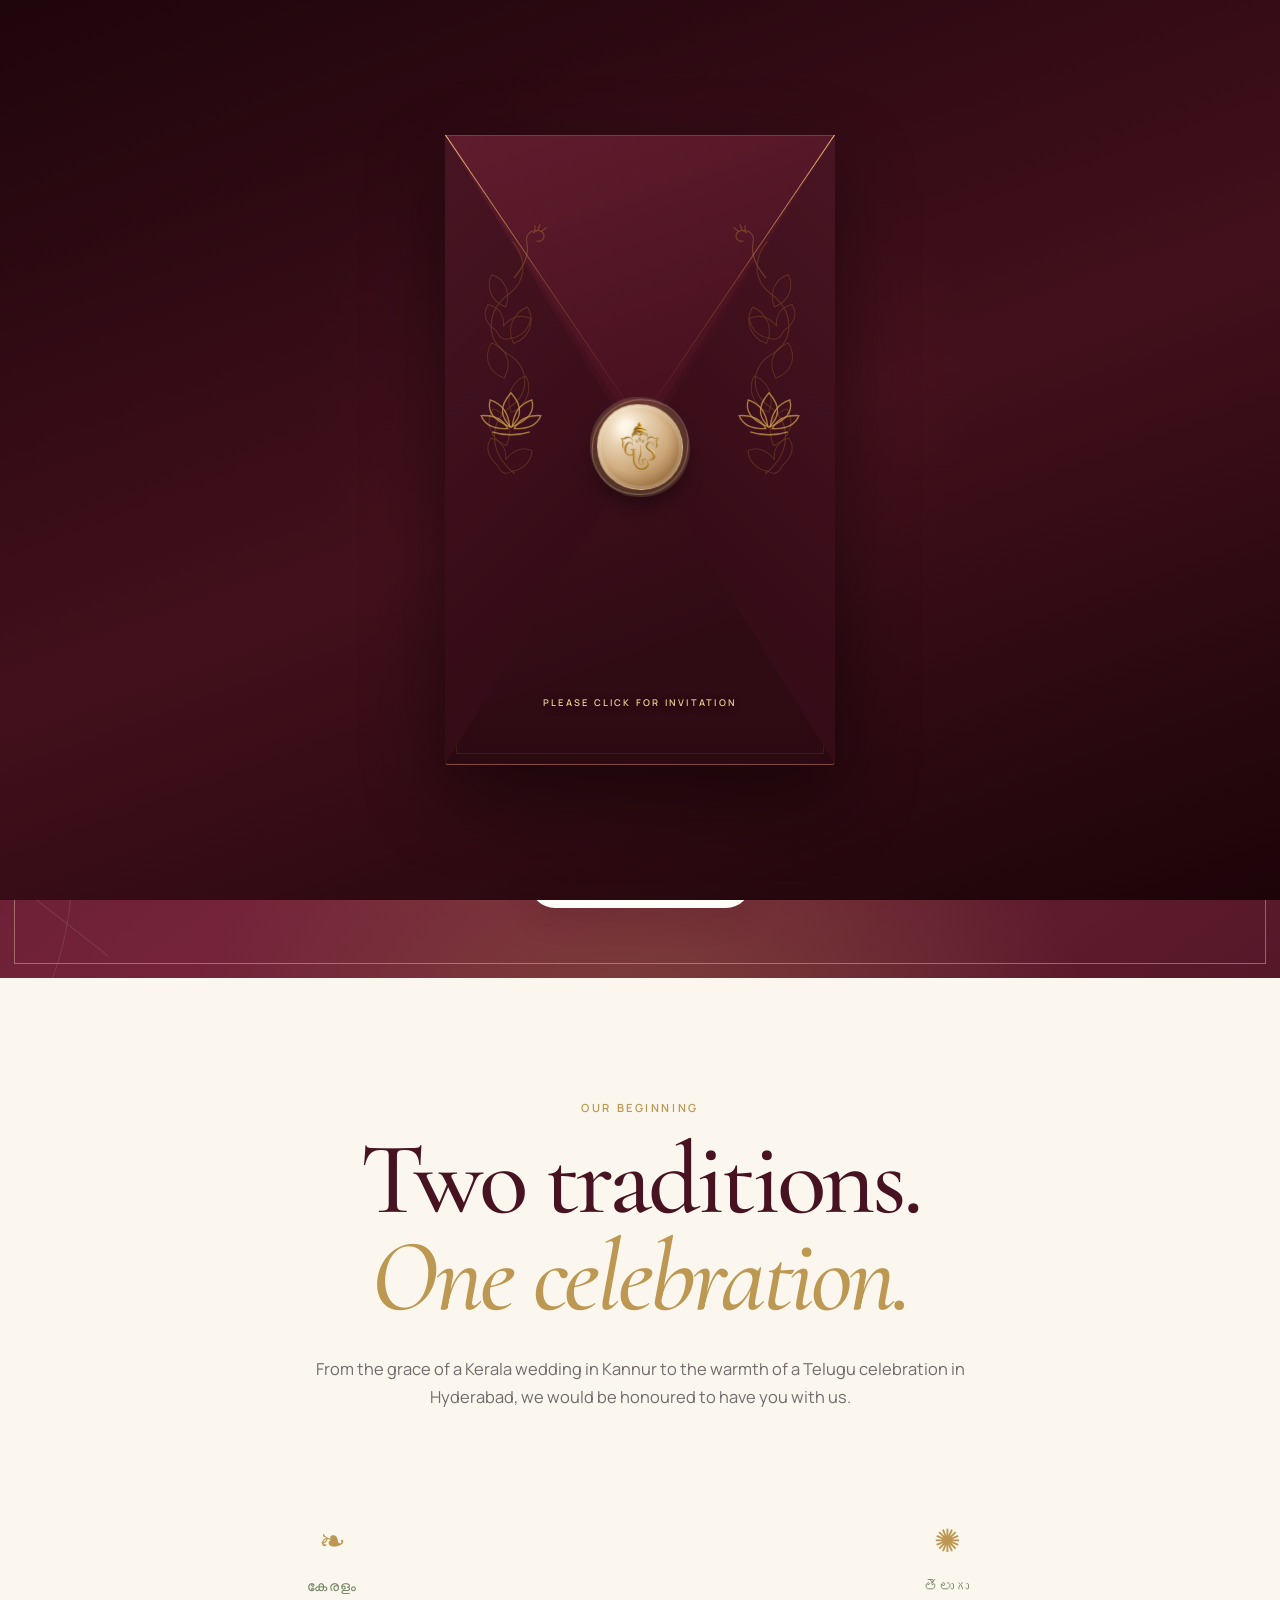
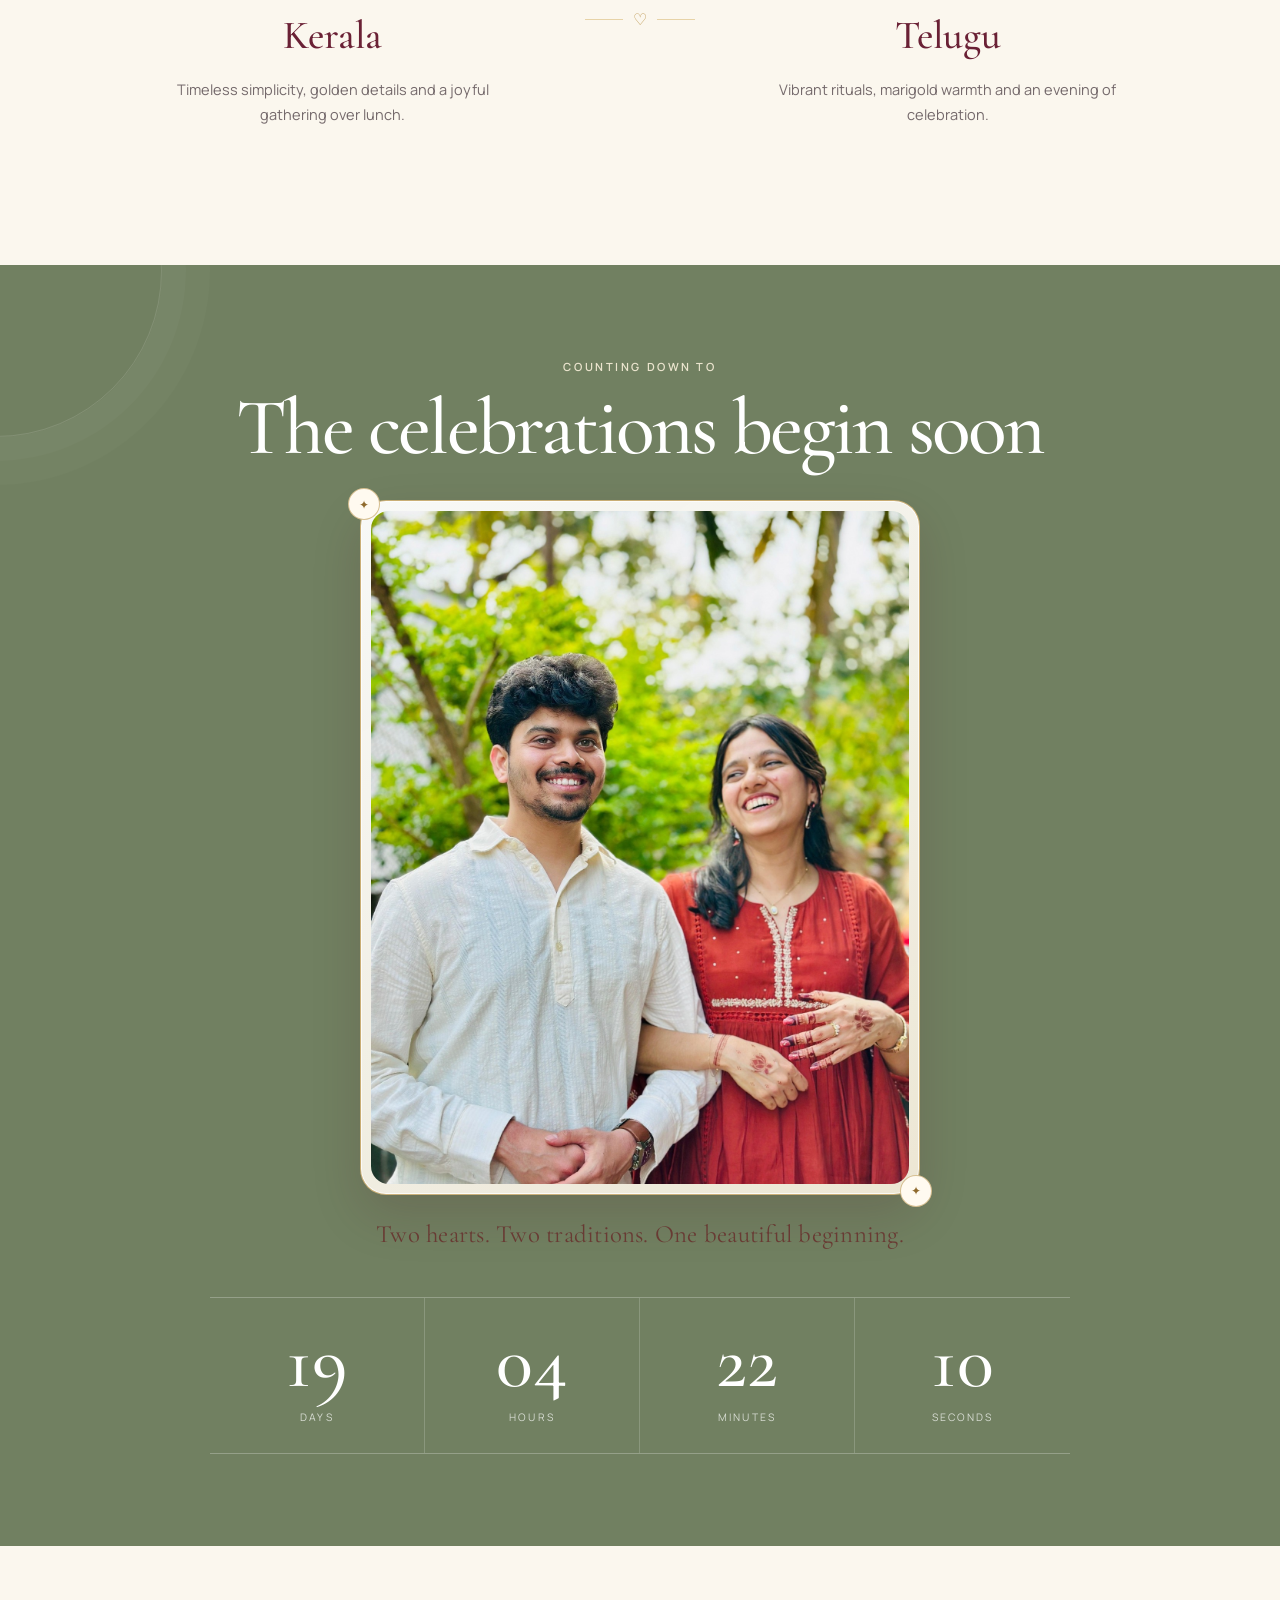
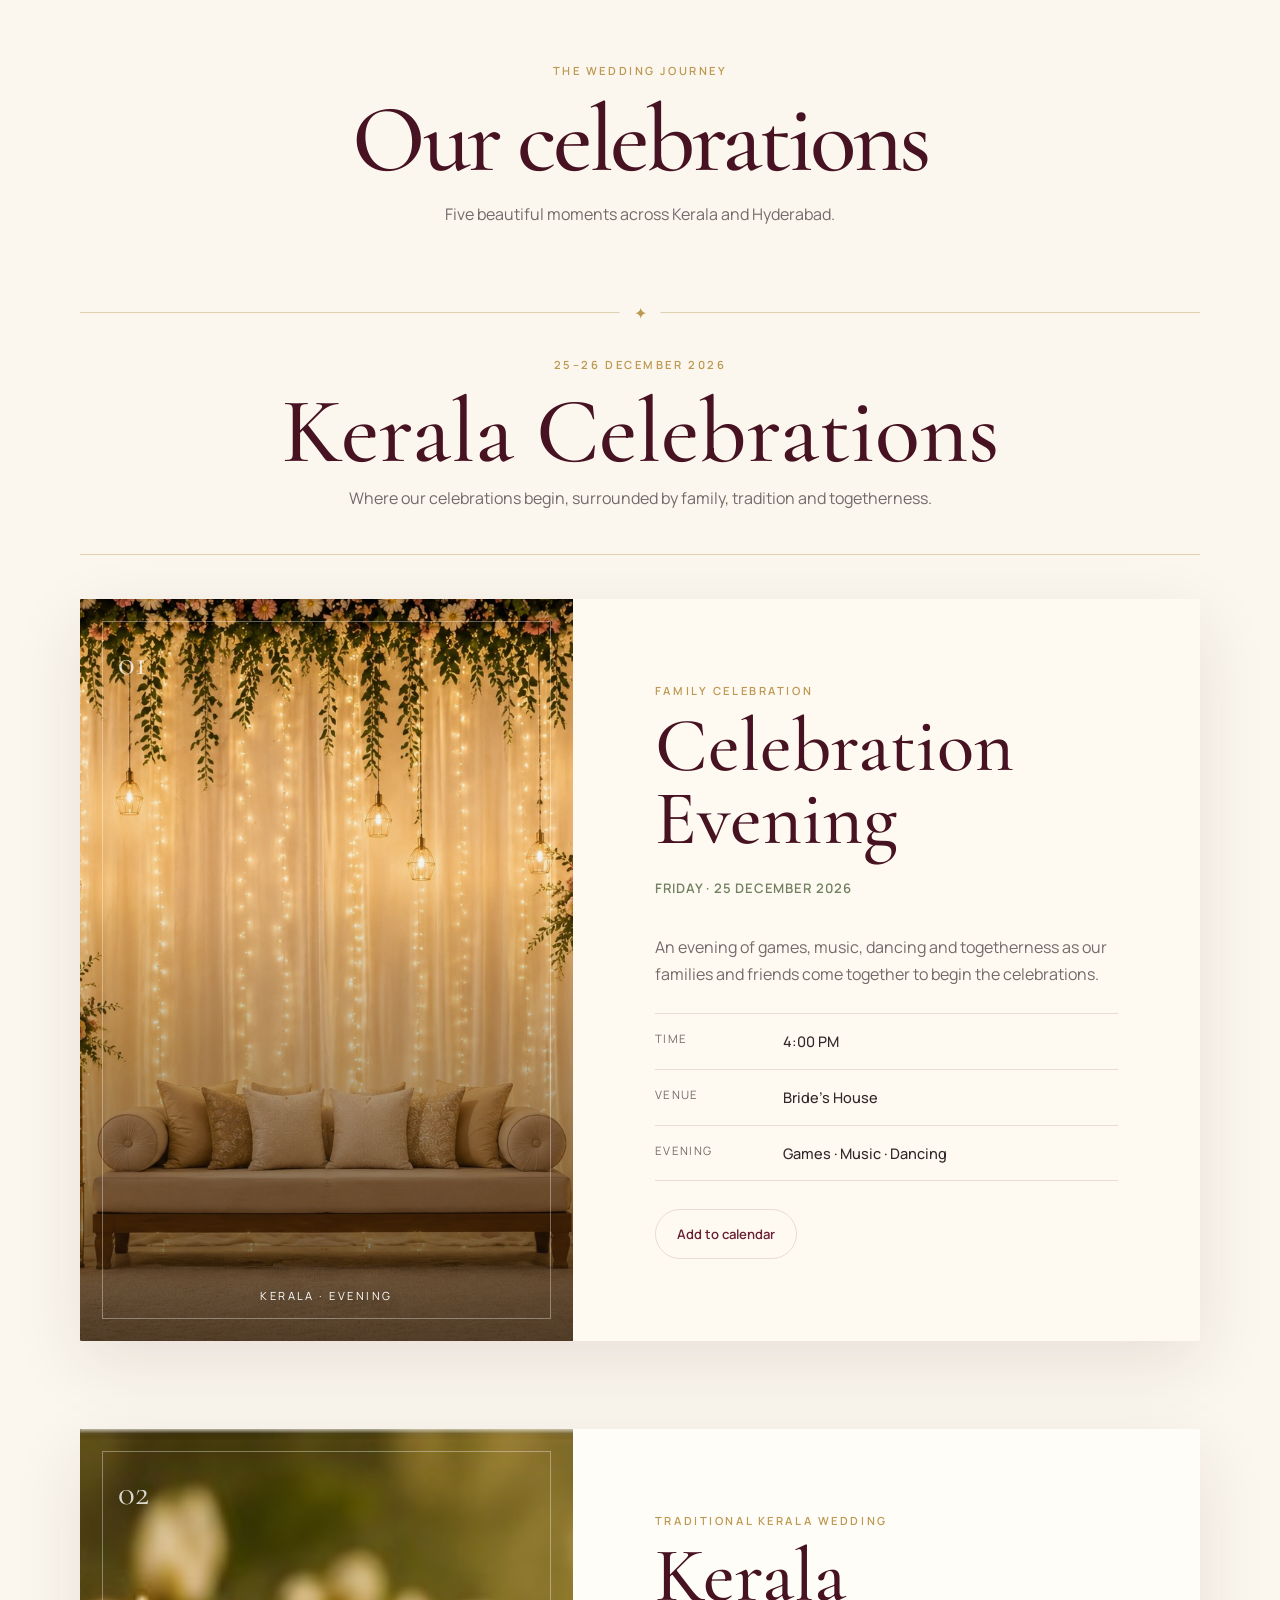
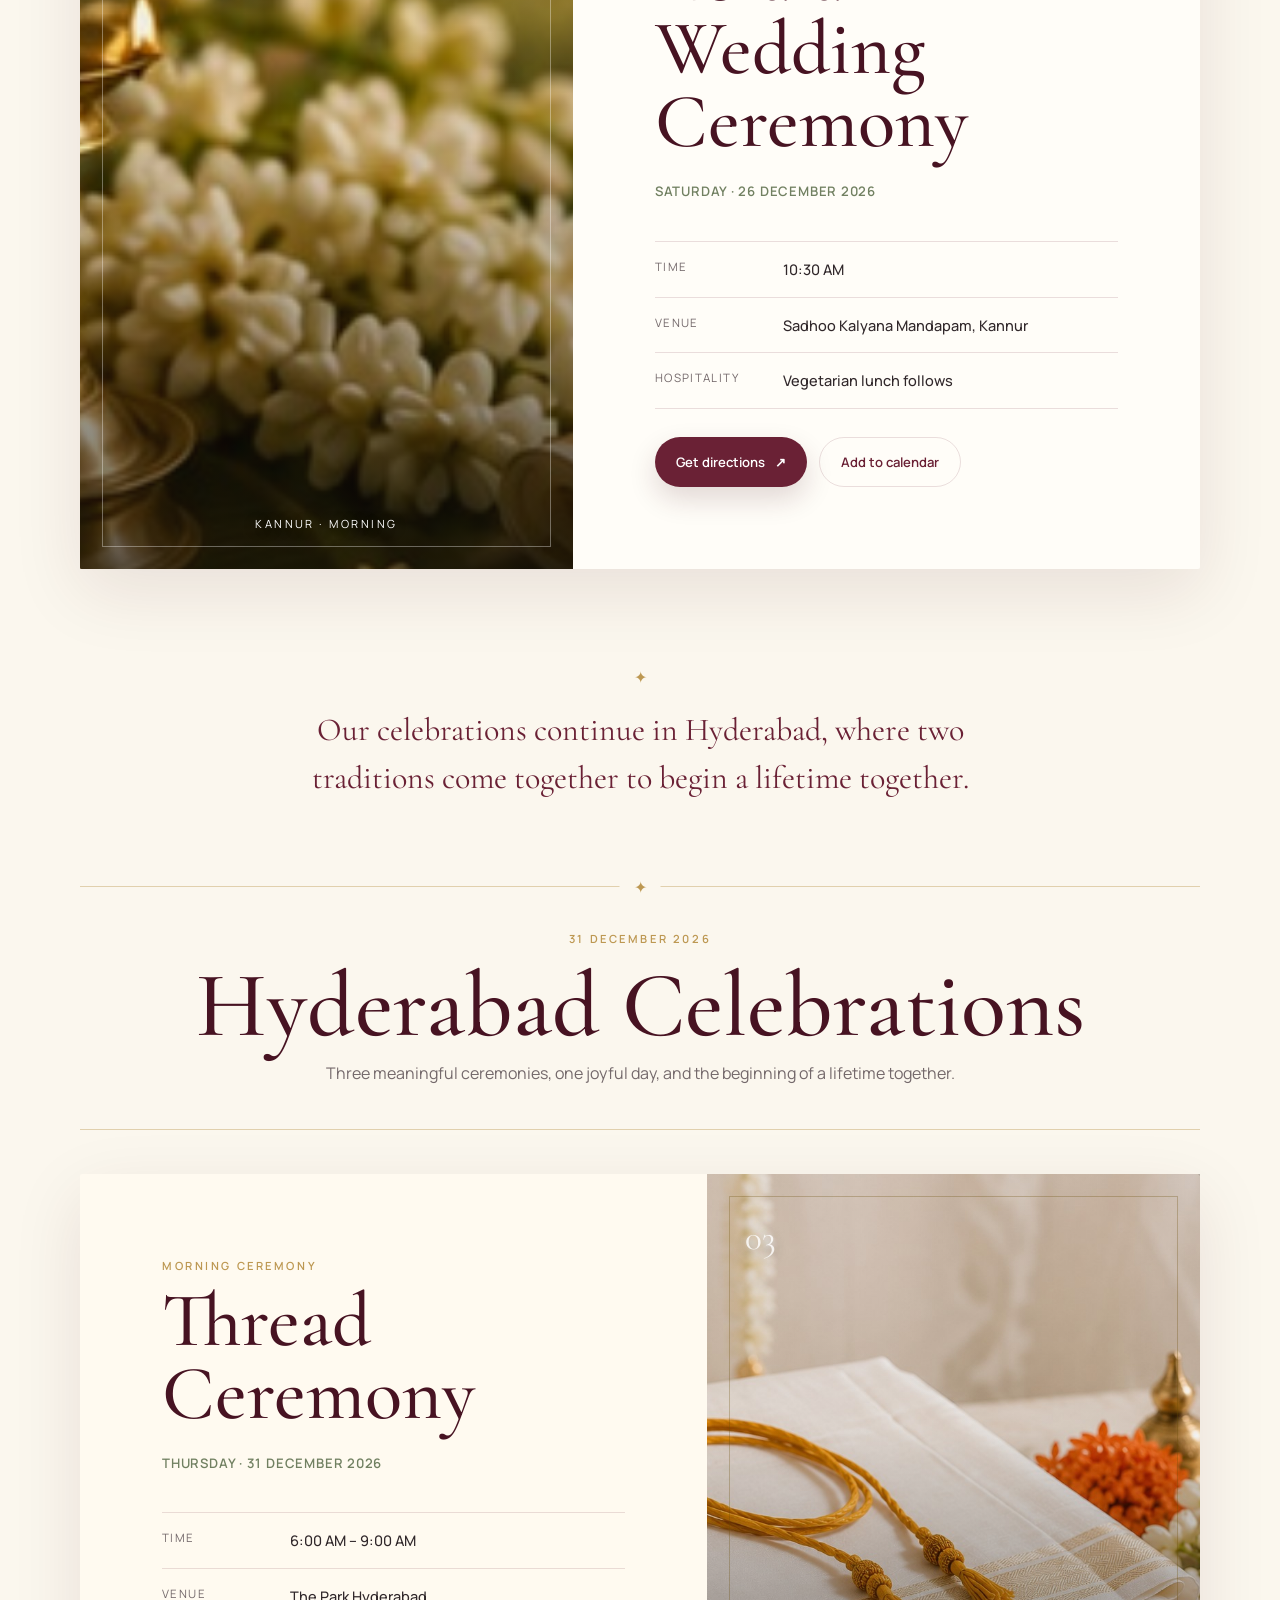
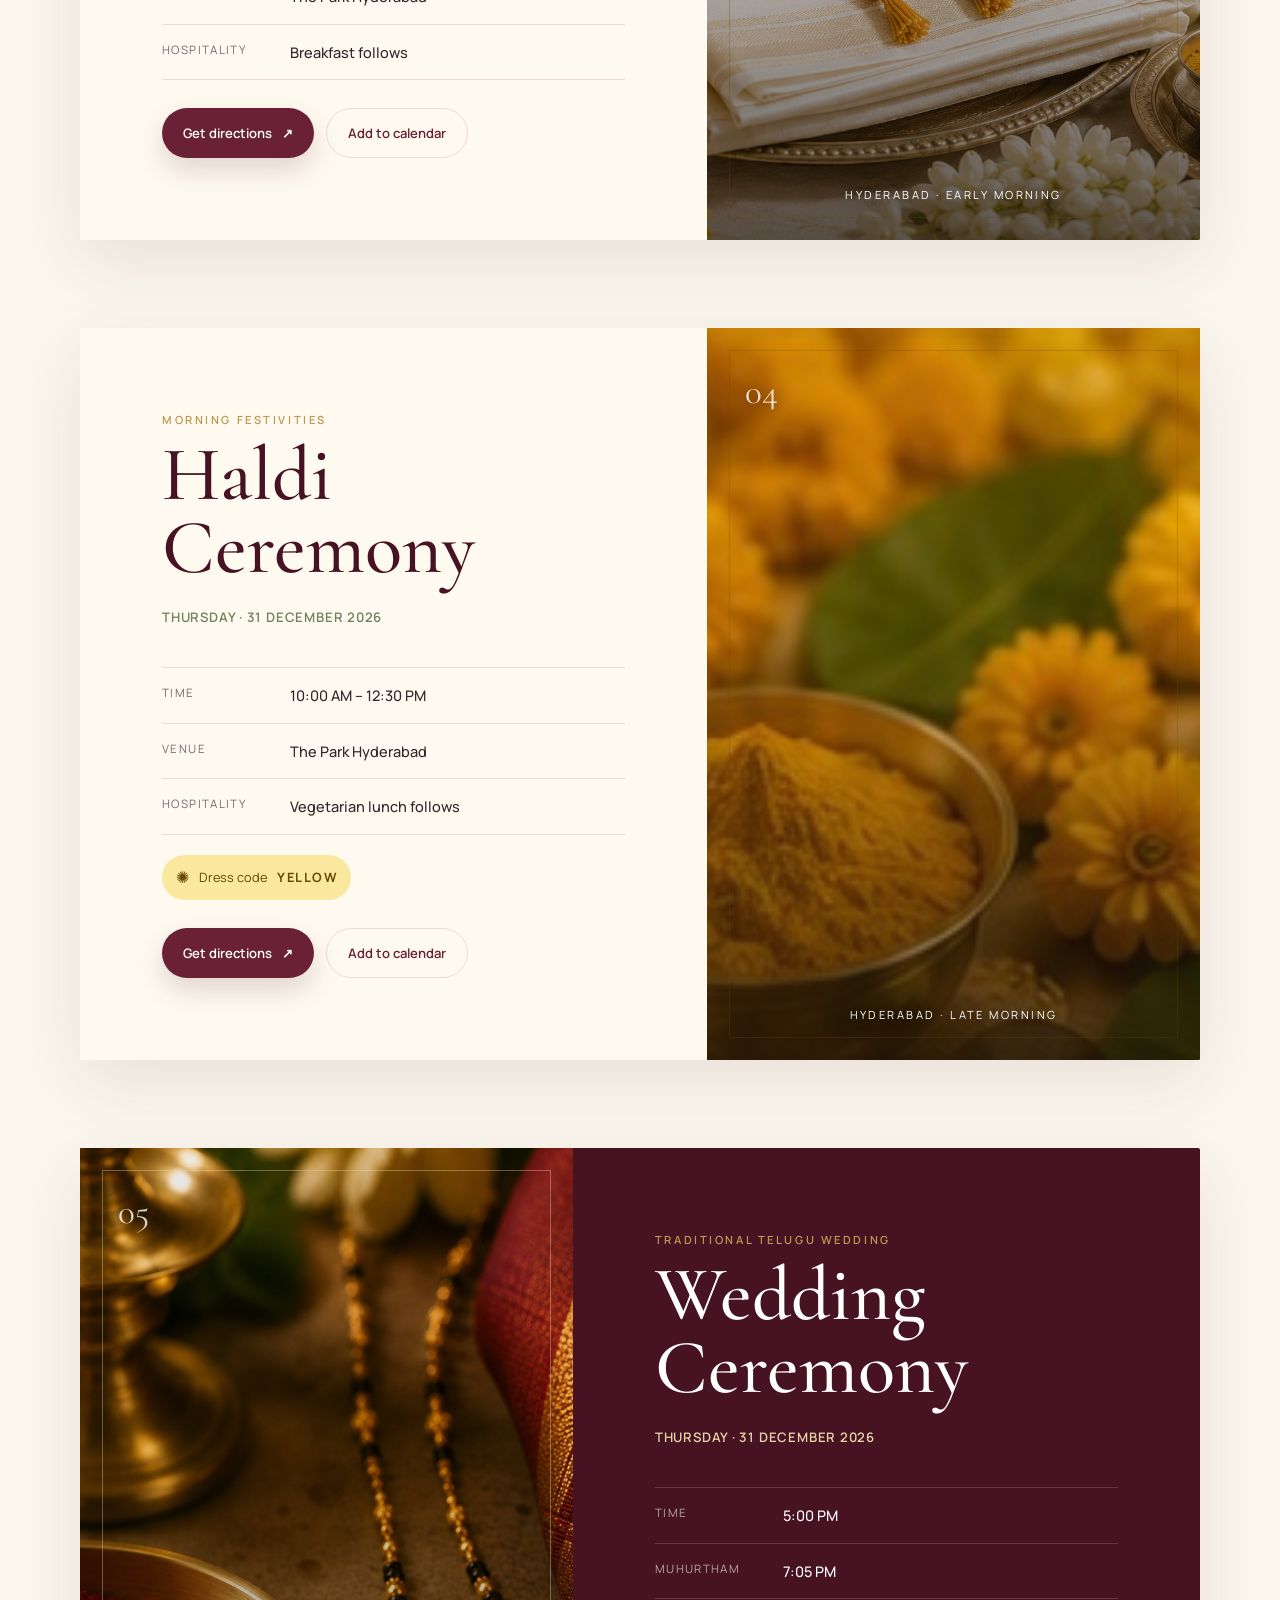
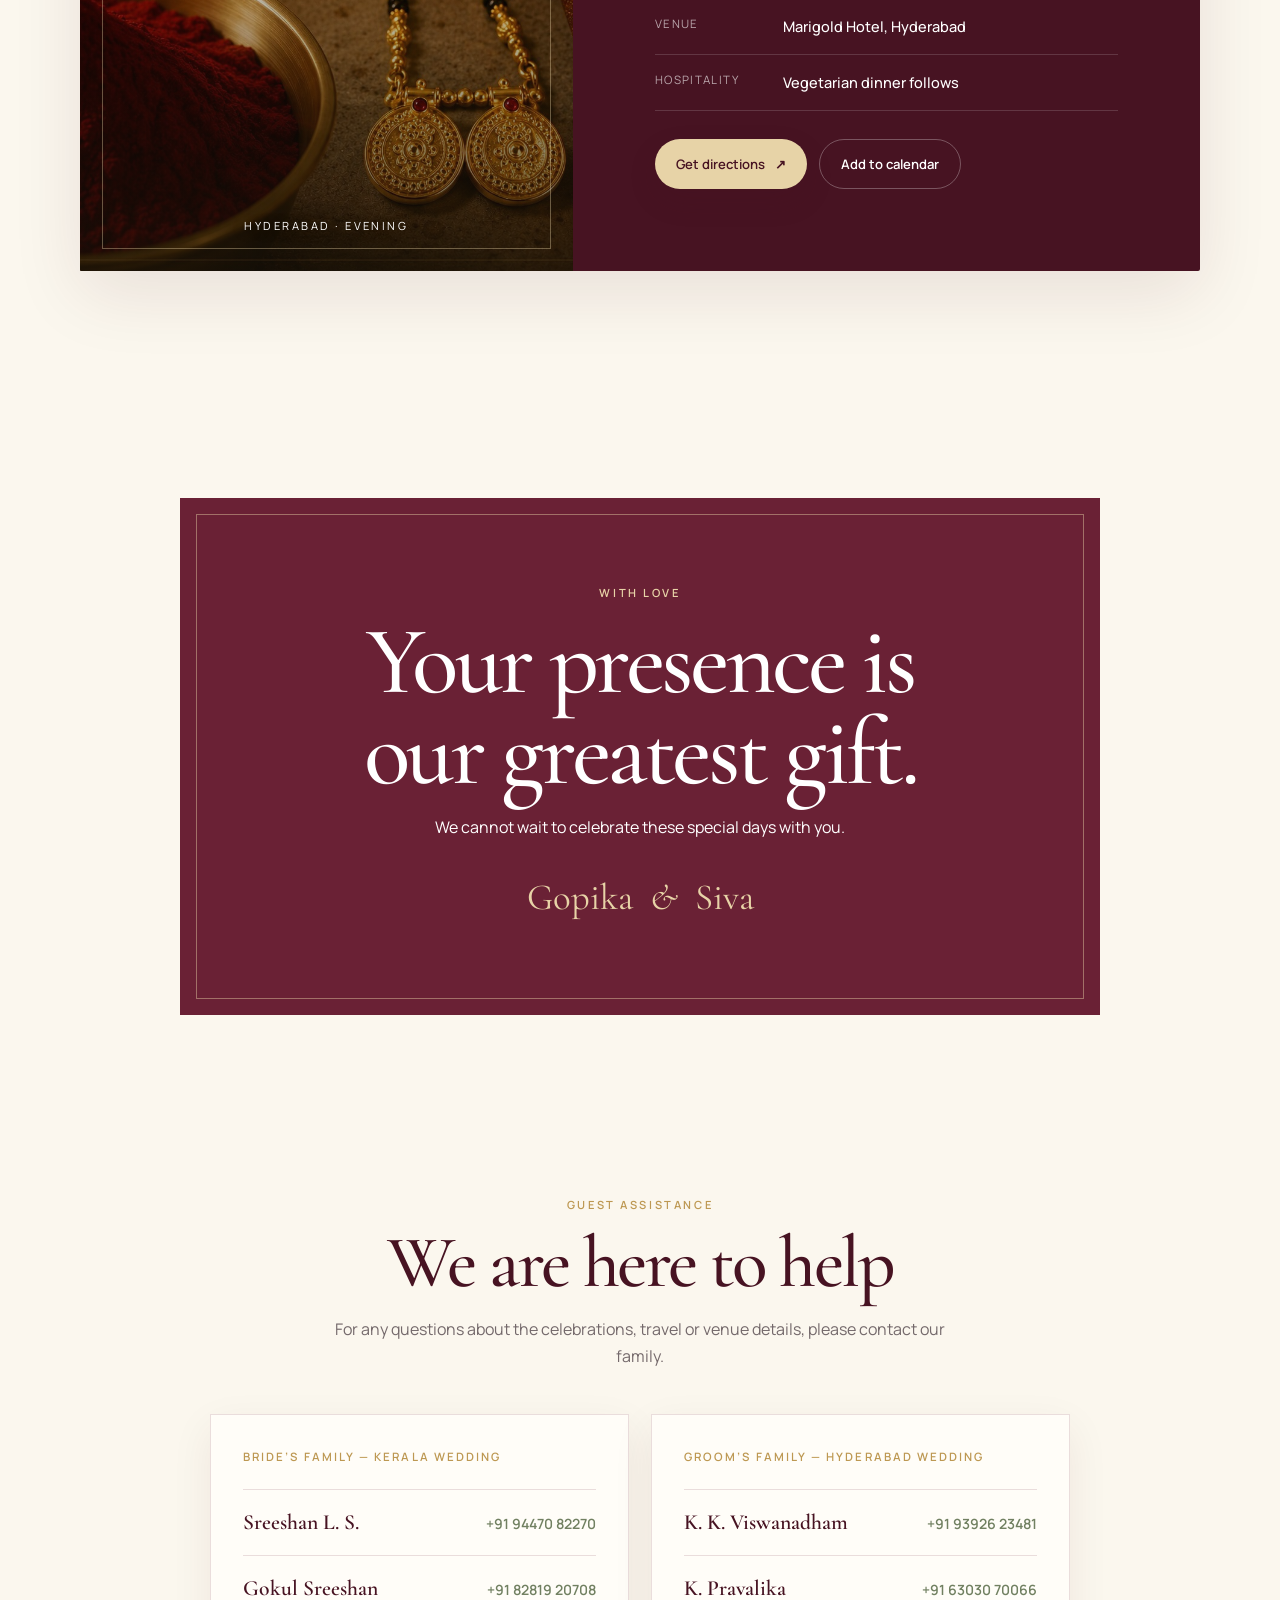
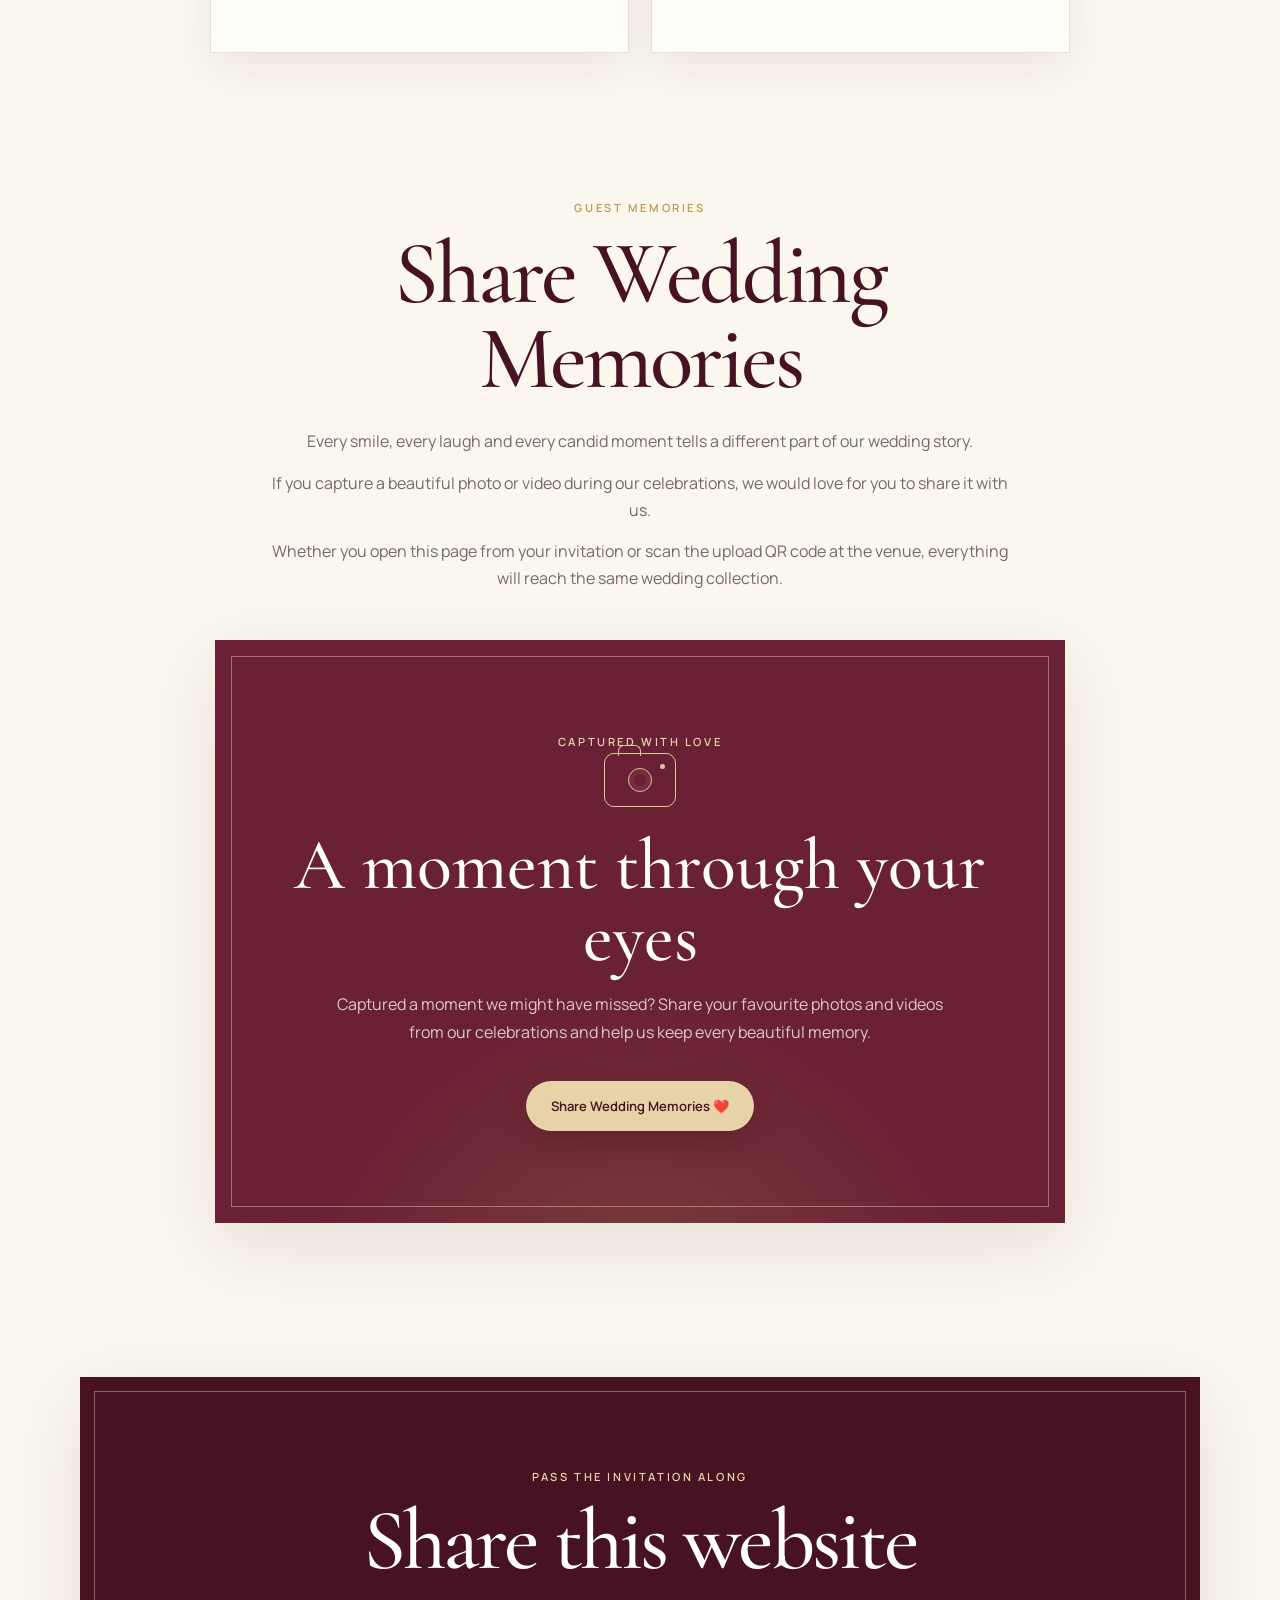
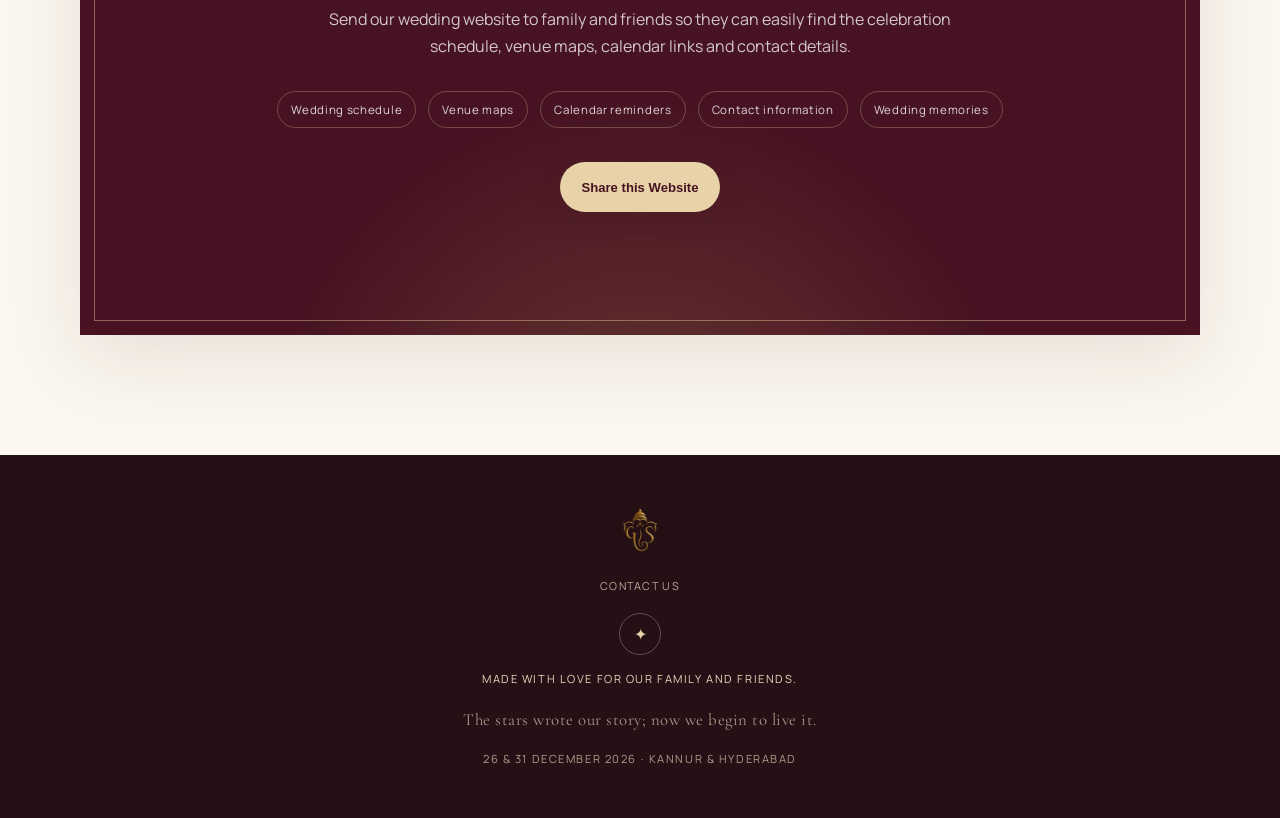
==== commit f8f0b522: "Add files via upload" ====
--- a/index.html
+++ b/index.html
@@ -1,3 +1,4 @@
+<!-- Wedding Edition 4.6 — Embossed Reference Match -->
 <!-- Wedding Edition 4.5 — Peacock + Lotus Invitation Reveal -->
 <!-- Wedding Edition 4.2 — Reference-inspired Invitation Reveal -->
 <!-- Wedding Edition 4.0 — Interactive Burgundy Envelope -->
@@ -1319,7 +1320,8 @@
 
 
 
-/* Wedding Edition 4.5 — Peacock + Lotus Golden Reveal */
+
+/* Wedding Edition 4.6 — Embossed Reference Match */
 html.invitation-locked,
 html.invitation-locked body { overflow: hidden; }
 
@@ -1330,52 +1332,55 @@
   display: grid;
   place-items: center;
   min-height: 100svh;
-  padding: 18px;
+  padding: 14px;
   overflow: hidden;
   background:
-    radial-gradient(circle at 50% 42%, rgba(128,34,60,.18), transparent 40%),
-    linear-gradient(160deg, #21050d 0%, #45101e 53%, #1d040a 100%);
+    radial-gradient(circle at 50% 43%, rgba(129,34,58,.16), transparent 41%),
+    linear-gradient(160deg, #1f050c 0%, #42101c 52%, #1c0409 100%);
   transition: opacity .85s ease, visibility .85s ease;
 }
 
 .invite-scene {
-  width: min(430px, 92vw);
-  perspective: 1800px;
+  width: min(390px, 90vw);
+  perspective: 1900px;
 }
 
 .invite-envelope {
   position: relative;
   width: 100%;
-  aspect-ratio: .70 / 1;
+  aspect-ratio: .62 / 1;
   cursor: pointer;
   transform-style: preserve-3d;
-  filter: drop-shadow(0 30px 38px rgba(0,0,0,.46));
+  filter: drop-shadow(0 30px 40px rgba(0,0,0,.48));
 }
 
 .invite-back {
   position: absolute;
   inset: 0;
-  border-radius: 4px;
+  border-radius: 3px;
   background:
-    radial-gradient(circle at 35% 20%, rgba(255,255,255,.018), transparent 18%),
-    linear-gradient(160deg,#4f1223,#2f0b14 78%);
-  border: 1px solid rgba(228,186,104,.25);
+    linear-gradient(160deg, rgba(255,255,255,.025), transparent 34%),
+    linear-gradient(160deg, #551526 0%, #2f0b14 79%);
+  border: 1px solid rgba(231,190,111,.30);
+  box-shadow:
+    inset 0 0 0 1px rgba(255,255,255,.012),
+    inset 0 0 35px rgba(0,0,0,.18);
 }
 
 .invite-back::after {
-  content:"";
-  position:absolute;
-  inset:14px;
-  border:1px solid rgba(228,186,104,.12);
+  content: "";
+  position: absolute;
+  inset: 10px;
+  border: 1px solid rgba(231,190,111,.09);
 }
 
 .invite-card {
   position:absolute;
   z-index:2;
-  left:7%;
-  right:7%;
-  top:8%;
-  height:84%;
+  left:8%;
+  right:8%;
+  top:6%;
+  height:88%;
   display:flex;
   flex-direction:column;
   align-items:center;
@@ -1383,12 +1388,14 @@
   padding:28px 24px;
   color:#55162a;
   text-align:center;
-  background:linear-gradient(180deg,#fffdf7 0%,#fff5e5 100%);
-  border:1px solid rgba(189,152,82,.52);
+  background:
+    radial-gradient(circle at 50% 0%, rgba(220,180,105,.09), transparent 26%),
+    linear-gradient(180deg,#fffdf7 0%,#fff4e3 100%);
+  border:1px solid rgba(189,152,82,.54);
   box-shadow:0 14px 28px rgba(0,0,0,.22);
   opacity:0;
   visibility:hidden;
-  transform:translateY(42%) scale(.93);
+  transform:translateY(43%) scale(.92);
   transform-origin:center bottom;
   transition:
     transform 1.2s cubic-bezier(.18,.78,.22,1),
@@ -1400,143 +1407,174 @@
 .invite-card::before {
   content:"";
   position:absolute;
-  inset:14px;
-  border:1px solid rgba(189,152,82,.36);
-}
-
-.invite-card-logo{width:58px;height:58px;object-fit:contain;margin-bottom:10px}
+  inset:13px;
+  border:1px solid rgba(189,152,82,.34);
+  pointer-events:none;
+}
+.invite-card-logo{width:56px;height:56px;object-fit:contain;margin-bottom:10px}
 .invite-card-kicker,.invite-card-copy,.invite-card-date{
-  margin:0;text-transform:uppercase;letter-spacing:.21em;font-size:.54rem
+  margin:0;text-transform:uppercase;letter-spacing:.20em;font-size:.53rem
 }
 .invite-card h1{
   margin:13px 0 11px;
   font-family:"Cormorant Garamond",Georgia,serif;
-  font-size:clamp(2.6rem,10vw,4.2rem);
+  font-size:clamp(2.6rem,10vw,4rem);
   font-weight:500;line-height:.9
 }
 .invite-card h1 em{color:#bd9852;font-weight:500}
 .invite-card-rule{display:flex;align-items:center;gap:10px;margin:16px 0 14px;color:#bd9852}
-.invite-card-rule span{width:48px;height:1px;background:currentColor;opacity:.55}
-.invite-card-rule b{font-size:.56rem}
+.invite-card-rule span{width:44px;height:1px;background:currentColor;opacity:.52}
+.invite-card-rule b{font-size:.55rem}
 
 .invite-panel,.invite-flap{position:absolute;inset:0;pointer-events:none}
 .invite-panel{z-index:5}
 .invite-panel-left{
   clip-path:polygon(0 0,50% 50%,0 100%);
-  background:linear-gradient(135deg,#45101f,#2b0912)
+  background:
+    linear-gradient(135deg,rgba(255,255,255,.018),transparent 50%),
+    linear-gradient(135deg,#45101f,#2a0911)
 }
 .invite-panel-right{
   clip-path:polygon(100% 0,50% 50%,100% 100%);
-  background:linear-gradient(225deg,#46101f,#2b0912)
+  background:
+    linear-gradient(225deg,rgba(255,255,255,.018),transparent 50%),
+    linear-gradient(225deg,#45101f,#2a0911)
 }
 .invite-panel-bottom{
   clip-path:polygon(0 100%,50% 50%,100% 100%);
-  background:linear-gradient(0deg,#23060d,#3b0e1a 86%)
-}
+  background:linear-gradient(0deg,#21050b,#3a0d19 86%)
+}
+
 .invite-flap{
   z-index:7;
-  clip-path:polygon(0 0,100% 0,50% 52%);
+  clip-path:polygon(0 0,100% 0,50% 48%);
   transform-origin:50% 0;
   transform:rotateX(0deg);
   backface-visibility:hidden;
   background:
-    linear-gradient(160deg,rgba(255,255,255,.02),transparent 40%),
-    linear-gradient(160deg,#581527 0%,#350b18 82%);
-  border-top:1px solid rgba(224,186,112,.28);
+    linear-gradient(160deg,rgba(255,255,255,.025),transparent 40%),
+    linear-gradient(160deg,#5c1729 0%,#380c19 84%);
+  border-top:1px solid rgba(231,190,111,.34);
   transition:transform 1.05s cubic-bezier(.22,.74,.22,1),z-index 0s linear .55s
 }
 
-/* Peacock-inspired embossing */
-.peacock{
+/* thin gold piping on fold edges */
+.invite-envelope::before,
+.invite-envelope::after{
+  content:"";
+  position:absolute;
+  z-index:9;
+  top:0;
+  width:1px;
+  height:56%;
+  background:linear-gradient(to bottom,rgba(245,205,124,.92),rgba(191,132,55,.38),transparent);
+  transform-origin:top;
+  pointer-events:none;
+}
+.invite-envelope::before{left:0;transform:rotate(-34.1deg)}
+.invite-envelope::after{right:0;transform:rotate(34.1deg)}
+
+/* embossed floral + peacock-inspired ornamentation */
+.ornament{
   position:absolute;
   z-index:8;
-  top:15%;
-  width:92px;
-  height:138px;
+  top:14%;
+  width:88px;
+  height:264px;
   pointer-events:none;
-  opacity:.64;
-}
-.peacock-left{left:7%}
-.peacock-right{right:7%;transform:scaleX(-1)}
-.peacock svg{width:100%;height:100%;overflow:visible}
-.peacock path,.peacock ellipse{
+  opacity:.58
+}
+.ornament-left{left:4.5%}
+.ornament-right{right:4.5%;transform:scaleX(-1)}
+.ornament svg{width:100%;height:100%;overflow:visible}
+.ornament path{
   fill:none;
-  stroke:rgba(194,143,70,.48);
-  stroke-width:2;
+  stroke:rgba(178,112,55,.50);
+  stroke-width:1.75;
   stroke-linecap:round;
   stroke-linejoin:round;
-  filter:drop-shadow(0 1px 0 rgba(255,225,160,.04))
-}
-.peacock .eye-feather{stroke-width:1.55}
-.peacock .p-head{stroke-width:2.25}
-.peacock .ground{opacity:.55}
-
-/* Lotus embossing */
+  filter:
+    drop-shadow(0 1px 0 rgba(245,205,124,.06))
+    drop-shadow(0 -1px 0 rgba(25,0,7,.54));
+}
+.ornament .leaf,
+.ornament .flower{stroke-width:1.5}
+.ornament .peacock-neck,
+.ornament .peacock-eye,
+.ornament .crest{stroke:rgba(199,140,66,.57)}
+
+/* lotus */
 .lotus{
   position:absolute;
   z-index:9;
-  top:41%;
-  width:86px;
-  height:66px;
+  top:39%;
+  width:78px;
+  height:60px;
   pointer-events:none;
-  opacity:.86
-}
-.lotus-left{left:6%}
-.lotus-right{right:6%}
-.lotus svg{width:100%;height:100%;fill:none;stroke:rgba(220,171,83,.72);stroke-width:2.2}
-
-/* Wax seal */
+  opacity:.88
+}
+.lotus-left{left:7%}
+.lotus-right{right:7%}
+.lotus svg{
+  width:100%;height:100%;
+  fill:none;
+  stroke:rgba(225,177,83,.74);
+  stroke-width:2.05;
+  filter:drop-shadow(0 1px 0 rgba(255,226,154,.08))
+}
+
+/* ivory wax seal like the reference */
 .invite-seal{
   position:absolute;
   z-index:11;
   left:50%;
   top:49.5%;
-  width:90px;
-  height:90px;
+  width:86px;
+  height:86px;
   display:grid;
   place-items:center;
   padding:0;
-  border:1px solid rgba(238,211,151,.56);
-  border-radius:50%;
+  border:1px solid rgba(218,190,143,.82);
+  border-radius:48% 52% 49% 51%;
   cursor:pointer;
-  transform:translate(-50%,-50%);
+  transform:translate(-50%,-50%) rotate(-1deg);
   background:
-    radial-gradient(circle at 34% 28%,#d7b77b 0 5%,#b88f55 18%,#8e6332 47%,#68431d 73%,#3e230e 100%);
+    radial-gradient(circle at 35% 27%,#fff7e8 0 7%,#ead4b5 24%,#cfaa7c 53%,#a57948 78%,#76502a 100%);
   box-shadow:
-    0 0 0 7px rgba(91,48,21,.30),
-    0 0 0 9px rgba(238,211,151,.16),
-    0 14px 26px rgba(0,0,0,.46),
-    inset 0 0 0 4px rgba(255,255,255,.08);
+    0 0 0 5px rgba(114,72,36,.28),
+    0 0 0 7px rgba(242,219,172,.16),
+    0 15px 27px rgba(0,0,0,.48),
+    inset 0 0 0 3px rgba(255,255,255,.16),
+    inset -5px -6px 10px rgba(92,55,25,.16);
 }
 .invite-seal::before{
   content:"";
   position:absolute;
-  inset:-7px;
-  border:1px solid rgba(238,211,151,.22);
-  border-radius:48% 52% 46% 54%;
-  transform:rotate(11deg)
+  inset:-6px;
+  border:1px solid rgba(231,203,153,.34);
+  border-radius:54% 46% 52% 48%;
+  transform:rotate(9deg)
 }
 .invite-seal img{
-  width:63px;height:63px;object-fit:contain;
-  filter:drop-shadow(0 4px 8px rgba(0,0,0,.26))
+  width:58px;height:58px;object-fit:contain;
+  filter:drop-shadow(0 3px 6px rgba(75,42,12,.25))
 }
 
 .invite-tap{
   position:absolute;
   z-index:12;
-  left:0;right:0;bottom:8%;
+  left:0;right:0;bottom:8.5%;
   margin:0;
-  color:#e7d3a7;
+  color:#e9cf92;
   text-align:center;
   text-transform:uppercase;
-  letter-spacing:.27em;
-  font-size:.61rem;
+  letter-spacing:.24em;
+  font-size:.58rem;
   font-weight:600;
-  text-shadow:0 2px 10px rgba(0,0,0,.45);
-  transition:opacity .35s ease,transform .35s ease
-}
-
-/* Golden activation effect */
+  text-shadow:0 2px 10px rgba(0,0,0,.48)
+}
+
+/* golden activation */
 .golden-awakening{
   position:absolute;
   z-index:10;
@@ -1558,49 +1596,47 @@
 .golden-awakening::before{
   width:150px;height:150px;
   background:radial-gradient(circle,
-    rgba(255,253,225,.99) 0 4%,
-    rgba(255,217,112,.96) 12%,
-    rgba(244,158,42,.68) 29%,
-    rgba(201,83,27,.25) 52%,
+    rgba(255,253,229,.99) 0 4%,
+    rgba(255,219,119,.98) 12%,
+    rgba(245,159,42,.70) 29%,
+    rgba(199,82,24,.28) 52%,
     transparent 73%);
   filter:blur(4px)
 }
 .golden-awakening::after{
   width:250px;height:250px;
-  background:radial-gradient(circle,rgba(255,188,67,.38),transparent 68%);
+  background:radial-gradient(circle,rgba(255,188,67,.40),transparent 68%);
   filter:blur(12px)
 }
 .golden-awakening .ray{
   position:absolute;
   left:50%;top:50%;
-  width:2px;height:172px;
+  width:2px;height:174px;
   border-radius:100%;
   transform-origin:50% 0;
   opacity:0;
-  background:linear-gradient(to bottom,rgba(255,252,220,.96),rgba(255,189,65,.67) 38%,transparent 100%);
-  filter:drop-shadow(0 0 5px rgba(255,190,67,.82))
+  background:linear-gradient(to bottom,rgba(255,252,220,.97),rgba(255,189,65,.69) 38%,transparent 100%);
+  filter:drop-shadow(0 0 5px rgba(255,190,67,.86))
 }
 .r1{transform:rotate(0deg)}.r2{transform:rotate(45deg)}.r3{transform:rotate(90deg)}.r4{transform:rotate(135deg)}
 .r5{transform:rotate(180deg)}.r6{transform:rotate(225deg)}.r7{transform:rotate(270deg)}.r8{transform:rotate(315deg)}
 .golden-awakening .spark{
   position:absolute;left:50%;top:50%;
   width:5px;height:5px;border-radius:50%;opacity:0;
-  background:#ffe7a5;box-shadow:0 0 8px #ffbd48,0 0 18px rgba(255,170,50,.7)
+  background:#ffe8a7;box-shadow:0 0 8px #ffbd48,0 0 18px rgba(255,170,50,.74)
 }
 .s1{--x:-90px;--y:-115px}.s2{--x:95px;--y:-88px}.s3{--x:-112px;--y:65px}
 .s4{--x:108px;--y:92px}.s5{--x:-45px;--y:145px}.s6{--x:48px;--y:138px}
 
-/* Opening state */
-.invitation-gate.opening .invite-tap{opacity:0;transform:translateY(8px)}
+.invitation-gate.opening .invite-tap{opacity:0;transform:translateY(7px)}
 .invitation-gate.opening .golden-awakening{opacity:1}
 .invitation-gate.opening .golden-awakening::before{animation:sealBurst .95s cubic-bezier(.16,.78,.28,1) both}
-.invitation-gate.opening .golden-awakening::after{animation:auraBurst 1.2s ease-out both}
-.invitation-gate.opening .golden-awakening .ray{animation:goldenRay .95s ease-out both}
-.invitation-gate.opening .golden-awakening .spark{animation:goldenSpark 1.08s ease-out both}
-.invitation-gate.opening .invite-seal{animation:sealAwaken .84s cubic-bezier(.2,.8,.2,1) both}
-.invitation-gate.opening .lotus svg{animation:lotusGlow 1.1s ease-out both}
-.invitation-gate.opening .peacock path,
-.invitation-gate.opening .peacock ellipse{animation:peacockGlow 1.1s ease-out both}
+.invitation-gate.opening .golden-awakening::after{animation:auraBurst 1.22s ease-out both}
+.invitation-gate.opening .golden-awakening .ray{animation:goldenRay .98s ease-out both}
+.invitation-gate.opening .golden-awakening .spark{animation:goldenSpark 1.1s ease-out both}
+.invitation-gate.opening .invite-seal{animation:sealAwaken .86s cubic-bezier(.2,.8,.2,1) both}
+.invitation-gate.opening .lotus svg{animation:lotusGlow 1.15s ease-out both}
+.invitation-gate.opening .ornament path{animation:ornamentGlow 1.15s ease-out both}
 
 .invitation-gate.opening .invite-flap{
   transition-delay:.60s;
@@ -1611,8 +1647,8 @@
   z-index:8;
   opacity:1;
   visibility:visible;
-  transform:translateY(-18%) scale(1.015);
-  box-shadow:0 34px 58px rgba(0,0,0,.31)
+  transform:translateY(-16%) scale(1.01);
+  box-shadow:0 34px 58px rgba(0,0,0,.32)
 }
 .invitation-gate.revealing{opacity:0;visibility:hidden;pointer-events:none}
 
@@ -1620,17 +1656,17 @@
   0%{opacity:0;transform:translate(-50%,-50%) scale(.08)}
   22%{opacity:1}
   58%{opacity:1;transform:translate(-50%,-50%) scale(1.15)}
-  100%{opacity:0;transform:translate(-50%,-50%) scale(1.74)}
+  100%{opacity:0;transform:translate(-50%,-50%) scale(1.75)}
 }
 @keyframes auraBurst{
   0%{opacity:0;transform:translate(-50%,-50%) scale(.05)}
-  35%{opacity:.95}
-  100%{opacity:0;transform:translate(-50%,-50%) scale(1.85)}
+  35%{opacity:.97}
+  100%{opacity:0;transform:translate(-50%,-50%) scale(1.87)}
 }
 @keyframes goldenRay{
   0%{opacity:0;height:18px}
-  25%{opacity:.95}
-  100%{opacity:0;height:205px}
+  25%{opacity:.96}
+  100%{opacity:0;height:207px}
 }
 @keyframes goldenSpark{
   0%{opacity:0;transform:translate(-50%,-50%) scale(.2)}
@@ -1638,33 +1674,33 @@
   100%{opacity:0;transform:translate(calc(-50% + var(--x)),calc(-50% + var(--y))) scale(.1)}
 }
 @keyframes sealAwaken{
-  0%{transform:translate(-50%,-50%) scale(1);opacity:1}
-  22%{transform:translate(-50%,-50%) scale(1.08);opacity:1}
-  55%{transform:translate(-50%,-50%) scale(.94);opacity:1}
-  100%{transform:translate(-50%,-50%) scale(.36);opacity:0}
+  0%{transform:translate(-50%,-50%) rotate(-1deg) scale(1);opacity:1}
+  22%{transform:translate(-50%,-50%) rotate(-1deg) scale(1.08);opacity:1}
+  55%{transform:translate(-50%,-50%) rotate(-1deg) scale(.94);opacity:1}
+  100%{transform:translate(-50%,-50%) rotate(-1deg) scale(.36);opacity:0}
 }
 @keyframes lotusGlow{
-  0%{stroke:rgba(220,171,83,.72);filter:none}
-  45%{stroke:#ffe3a2;filter:drop-shadow(0 0 7px rgba(255,190,67,.9)) drop-shadow(0 0 16px rgba(255,150,35,.58))}
-  100%{stroke:rgba(220,171,83,.30);filter:none}
-}
-@keyframes peacockGlow{
-  0%{stroke:rgba(194,143,70,.48);filter:none}
-  45%{stroke:#ffd98a;filter:drop-shadow(0 0 6px rgba(255,188,67,.85)) drop-shadow(0 0 13px rgba(255,143,34,.46))}
-  100%{stroke:rgba(194,143,70,.20);filter:none}
+  0%{stroke:rgba(225,177,83,.74);filter:none}
+  45%{stroke:#ffe3a2;filter:drop-shadow(0 0 7px rgba(255,190,67,.95)) drop-shadow(0 0 16px rgba(255,150,35,.62))}
+  100%{stroke:rgba(225,177,83,.30);filter:none}
+}
+@keyframes ornamentGlow{
+  0%{stroke:rgba(178,112,55,.50);filter:none}
+  45%{stroke:#f5b85c;filter:drop-shadow(0 0 5px rgba(255,179,63,.72))}
+  100%{stroke:rgba(178,112,55,.22);filter:none}
 }
 
 @media(max-width:520px){
-  .invite-scene{width:min(365px,90vw)}
-  .invite-seal{width:78px;height:78px}
-  .invite-seal img{width:54px;height:54px}
-  .lotus{width:74px;top:41.5%}
-  .peacock{width:74px;height:112px;top:17%}
+  .invite-scene{width:min(350px,88vw)}
+  .invite-seal{width:76px;height:76px}
+  .invite-seal img{width:51px;height:51px}
+  .lotus{width:68px;top:39.8%}
+  .ornament{width:72px;height:220px;top:15%}
   .invite-card{padding:22px 18px}
   .invite-card-logo{width:50px;height:50px}
-  .invite-tap{font-size:.56rem;bottom:7.4%}
-}
-@media(max-height:690px){.invite-scene{width:min(330px,72vh)}}
+  .invite-tap{font-size:.54rem;bottom:7.8%}
+}
+@media(max-height:690px){.invite-scene{width:min(315px,70vh)}}
 @media(prefers-reduced-motion:reduce){
   .golden-awakening{display:none}
   .invitation-gate,.invite-card,.invite-flap,.invite-seal,.invite-tap{transition:none!important}
@@ -1695,36 +1731,36 @@
       <div class="invite-panel-bottom"></div>
       <div class="invite-flap"></div>
 
-      <!-- Peacock-inspired embossed ornaments -->
-      <div class="peacock peacock-left" aria-hidden="true">
-        <svg viewBox="0 0 120 180">
-          <path class="p-body" d="M63 142 C44 130 37 108 48 90 C56 78 69 75 78 83 C88 92 85 105 74 109 C67 111 59 108 57 102"/>
-          <path class="p-neck" d="M58 102 C57 78 62 57 78 42 C88 33 92 20 86 10"/>
-          <path class="p-head" d="M84 12 C87 6 94 5 98 10 C100 14 98 19 93 21"/>
-          <path class="p-crest" d="M92 8 L96 1 M88 9 L88 1 M96 11 L102 5"/>
-          <path class="p-tail" d="M49 112 C24 95 16 65 26 37 C34 16 52 8 69 16 C45 30 38 49 43 69"/>
-          <path class="p-tail" d="M44 124 C17 120 3 95 7 66 C10 46 21 32 38 28"/>
-          <path class="p-tail" d="M50 136 C29 145 9 135 3 115 C-2 98 3 84 13 74"/>
-          <ellipse class="eye-feather" cx="25" cy="49" rx="9" ry="13"/>
-          <ellipse class="eye-feather" cx="14" cy="82" rx="8" ry="12"/>
-          <ellipse class="eye-feather" cx="20" cy="112" rx="8" ry="11"/>
-          <path class="ground" d="M35 151 C55 160 80 160 99 151"/>
+      <!-- Reference-inspired embossed side ornaments with subtle peacock curves -->
+      <div class="ornament ornament-left" aria-hidden="true">
+        <svg viewBox="0 0 120 360">
+          <path class="vine" d="M70 340 C34 310 35 270 66 248 C92 229 90 194 61 177 C31 160 30 119 63 95 C86 78 88 48 68 24"/>
+          <path class="leaf" d="M59 302 C36 292 30 270 41 252 C61 258 70 277 59 302Z"/>
+          <path class="leaf" d="M66 257 C87 247 95 227 86 207 C66 214 57 236 66 257Z"/>
+          <path class="leaf" d="M56 210 C33 201 28 181 39 162 C59 169 68 189 56 210Z"/>
+          <path class="leaf" d="M69 163 C91 154 99 133 88 113 C68 121 59 142 69 163Z"/>
+          <path class="leaf" d="M58 113 C38 105 31 86 39 69 C57 74 66 94 58 113Z"/>
+          <path class="peacock-neck" d="M70 73 C82 58 91 43 87 24 C85 16 91 8 100 9"/>
+          <path class="peacock-eye" d="M96 12 C100 7 108 8 110 14 C112 20 106 25 101 23"/>
+          <path class="crest" d="M102 8 L105 1 M98 9 L98 2 M107 10 L113 5"/>
+          <path class="flower" d="M47 329 C34 318 30 304 38 292 C51 294 60 306 58 321 C68 309 81 303 94 309 C93 324 82 335 67 337 C59 342 53 341 47 329Z"/>
+          <path class="flower" d="M45 145 C31 136 26 122 34 110 C48 112 57 125 55 139 C66 126 80 122 92 129 C90 144 78 155 63 156 C56 159 50 156 45 145Z"/>
         </svg>
       </div>
 
-      <div class="peacock peacock-right" aria-hidden="true">
-        <svg viewBox="0 0 120 180">
-          <path class="p-body" d="M63 142 C44 130 37 108 48 90 C56 78 69 75 78 83 C88 92 85 105 74 109 C67 111 59 108 57 102"/>
-          <path class="p-neck" d="M58 102 C57 78 62 57 78 42 C88 33 92 20 86 10"/>
-          <path class="p-head" d="M84 12 C87 6 94 5 98 10 C100 14 98 19 93 21"/>
-          <path class="p-crest" d="M92 8 L96 1 M88 9 L88 1 M96 11 L102 5"/>
-          <path class="p-tail" d="M49 112 C24 95 16 65 26 37 C34 16 52 8 69 16 C45 30 38 49 43 69"/>
-          <path class="p-tail" d="M44 124 C17 120 3 95 7 66 C10 46 21 32 38 28"/>
-          <path class="p-tail" d="M50 136 C29 145 9 135 3 115 C-2 98 3 84 13 74"/>
-          <ellipse class="eye-feather" cx="25" cy="49" rx="9" ry="13"/>
-          <ellipse class="eye-feather" cx="14" cy="82" rx="8" ry="12"/>
-          <ellipse class="eye-feather" cx="20" cy="112" rx="8" ry="11"/>
-          <path class="ground" d="M35 151 C55 160 80 160 99 151"/>
+      <div class="ornament ornament-right" aria-hidden="true">
+        <svg viewBox="0 0 120 360">
+          <path class="vine" d="M70 340 C34 310 35 270 66 248 C92 229 90 194 61 177 C31 160 30 119 63 95 C86 78 88 48 68 24"/>
+          <path class="leaf" d="M59 302 C36 292 30 270 41 252 C61 258 70 277 59 302Z"/>
+          <path class="leaf" d="M66 257 C87 247 95 227 86 207 C66 214 57 236 66 257Z"/>
+          <path class="leaf" d="M56 210 C33 201 28 181 39 162 C59 169 68 189 56 210Z"/>
+          <path class="leaf" d="M69 163 C91 154 99 133 88 113 C68 121 59 142 69 163Z"/>
+          <path class="leaf" d="M58 113 C38 105 31 86 39 69 C57 74 66 94 58 113Z"/>
+          <path class="peacock-neck" d="M70 73 C82 58 91 43 87 24 C85 16 91 8 100 9"/>
+          <path class="peacock-eye" d="M96 12 C100 7 108 8 110 14 C112 20 106 25 101 23"/>
+          <path class="crest" d="M102 8 L105 1 M98 9 L98 2 M107 10 L113 5"/>
+          <path class="flower" d="M47 329 C34 318 30 304 38 292 C51 294 60 306 58 321 C68 309 81 303 94 309 C93 324 82 335 67 337 C59 342 53 341 47 329Z"/>
+          <path class="flower" d="M45 145 C31 136 26 122 34 110 C48 112 57 125 55 139 C66 126 80 122 92 129 C90 144 78 155 63 156 C56 159 50 156 45 145Z"/>
         </svg>
       </div>
 
@@ -2141,8 +2177,8 @@
     seal.disabled = true;
 
     const reduced = window.matchMedia("(prefers-reduced-motion: reduce)").matches;
-    const revealDelay = reduced ? 120 : 3100;
-    const removeDelay = reduced ? 240 : 4000;
+    const revealDelay = reduced ? 120 : 3200;
+    const removeDelay = reduced ? 240 : 4100;
 
     window.setTimeout(() => {
       gate.classList.add("revealing");
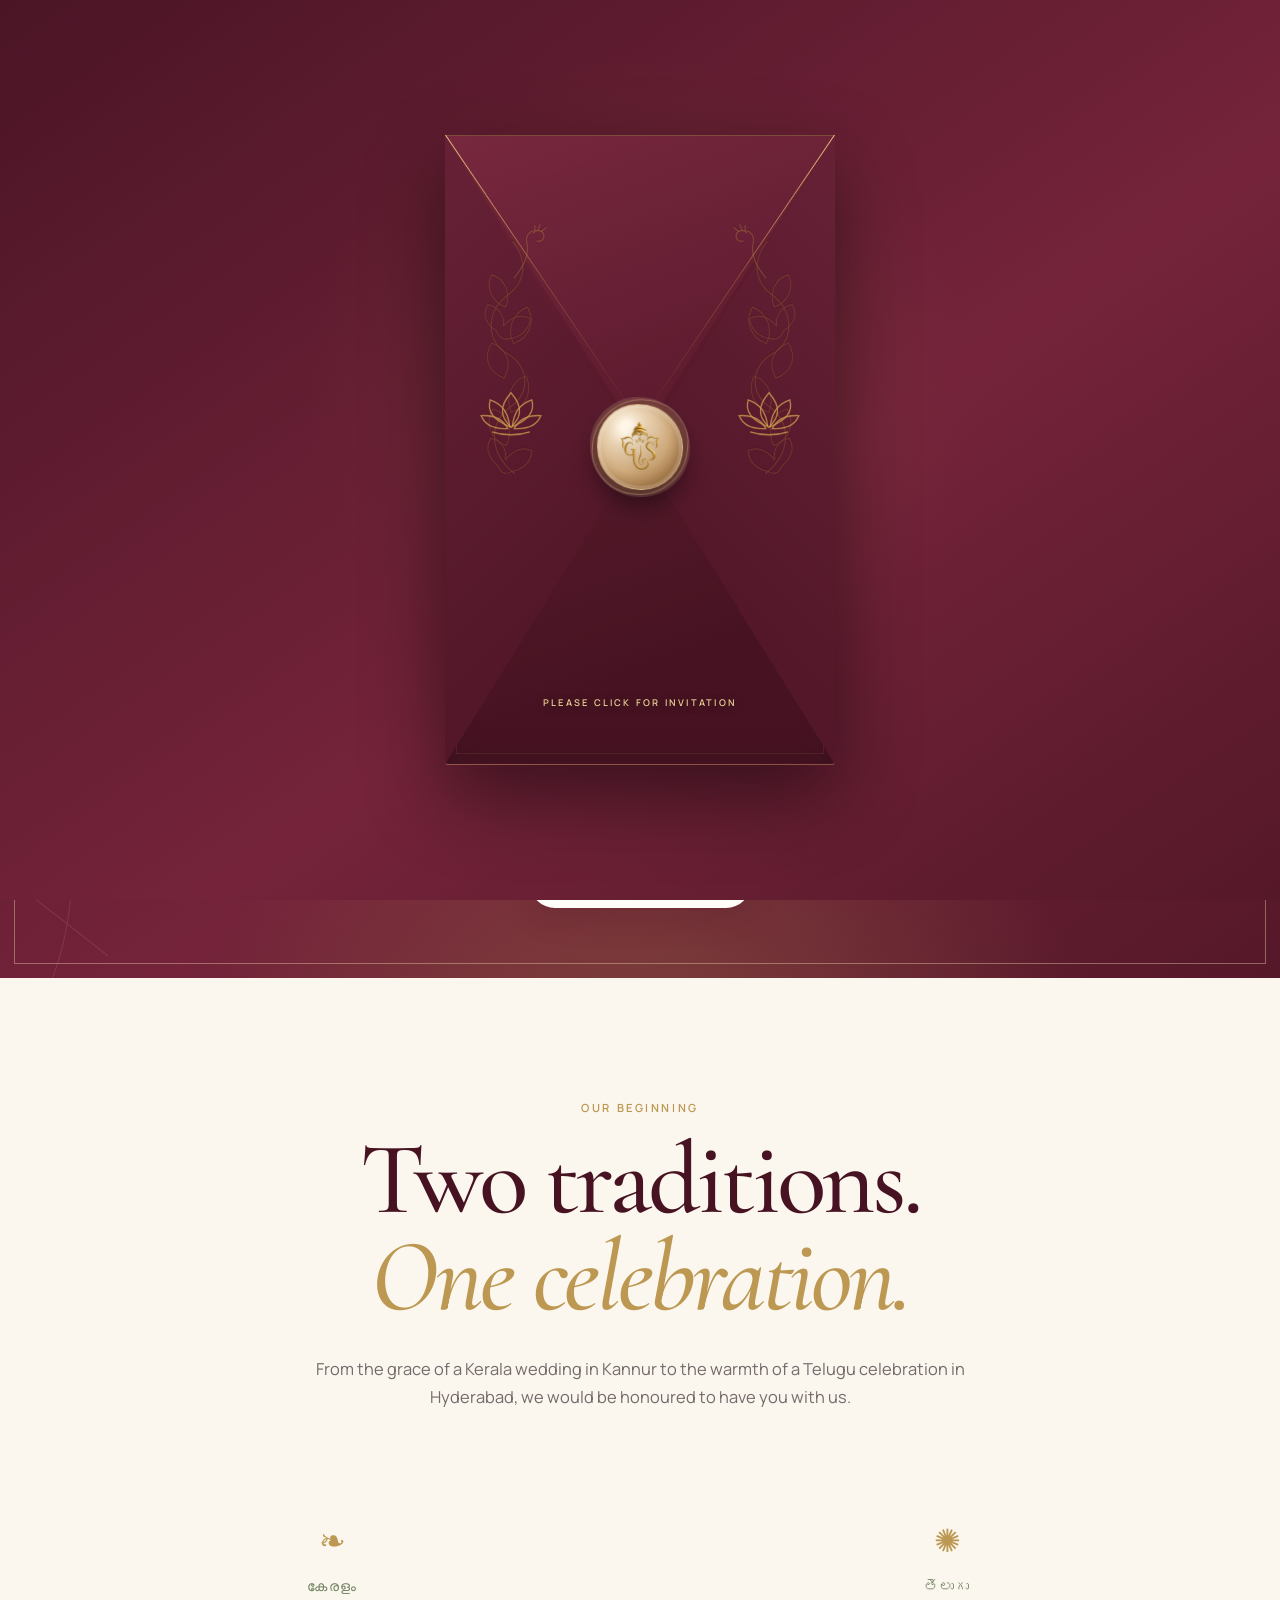
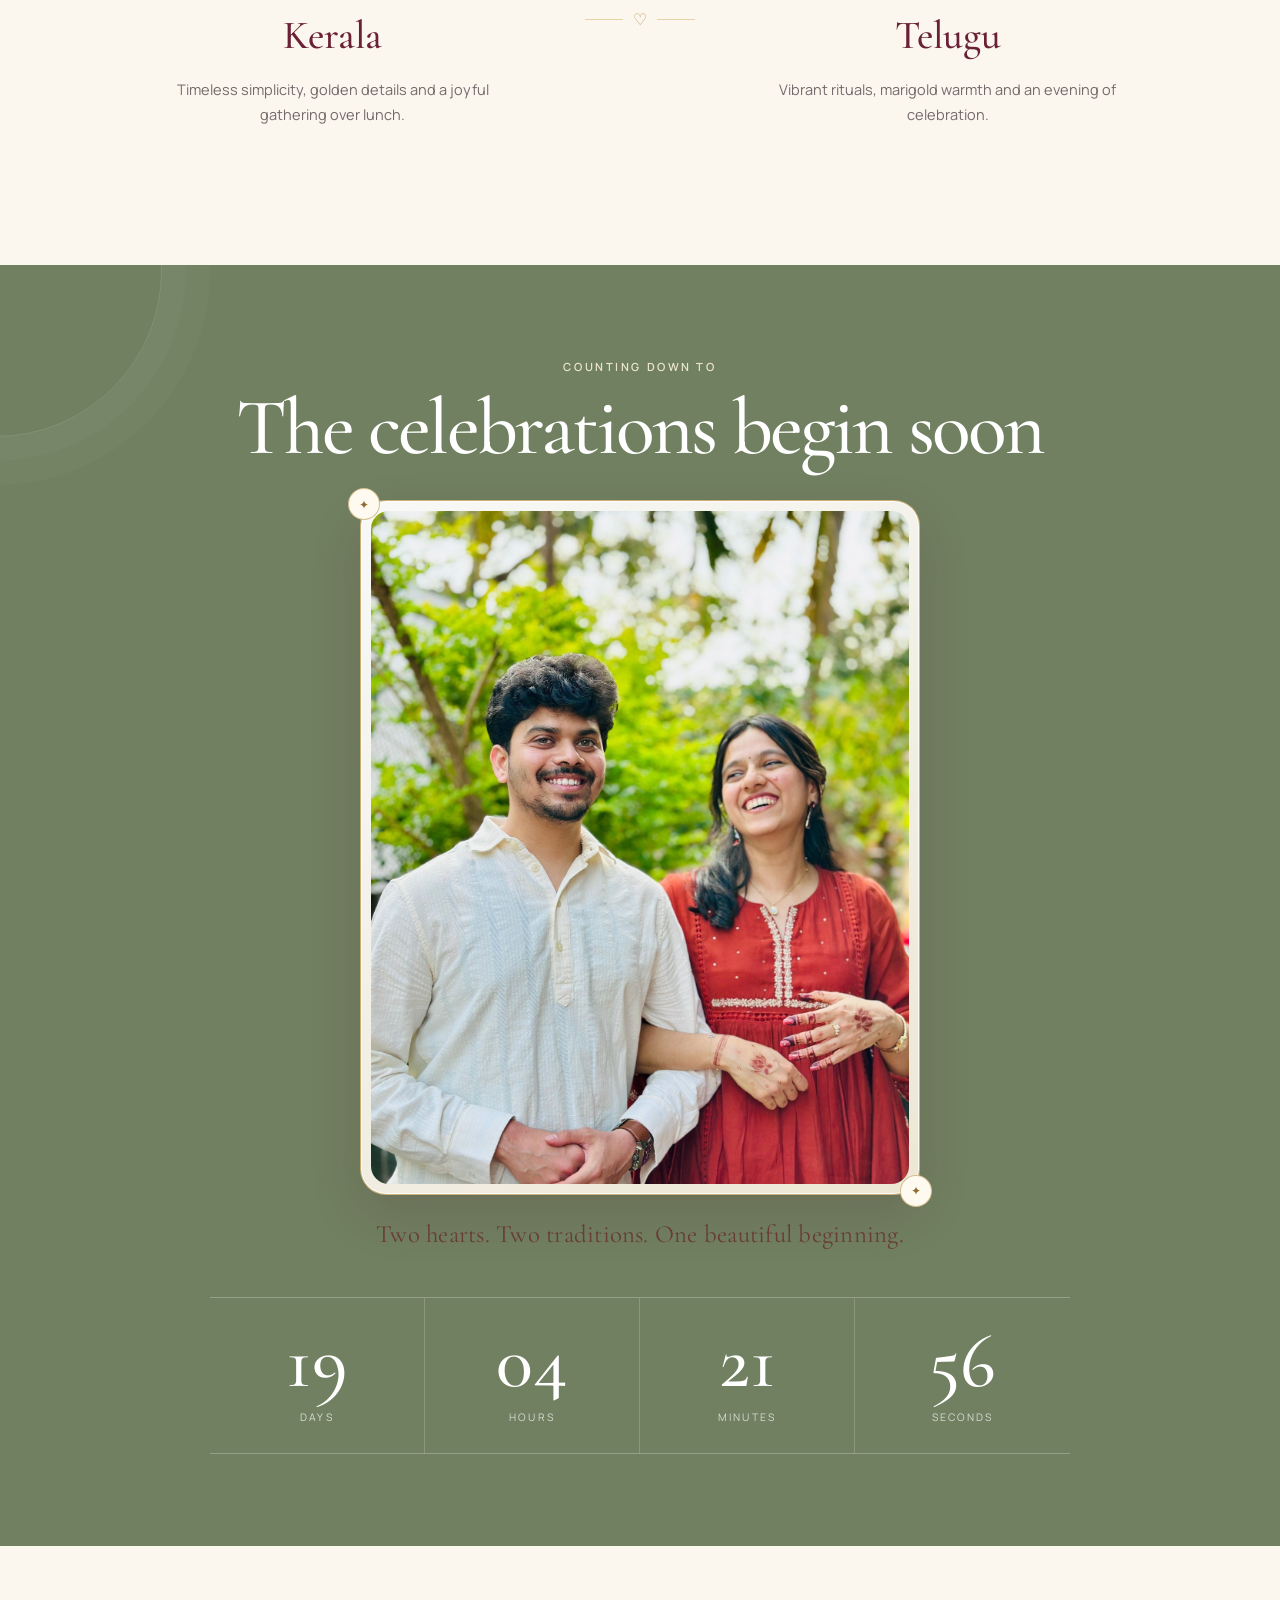
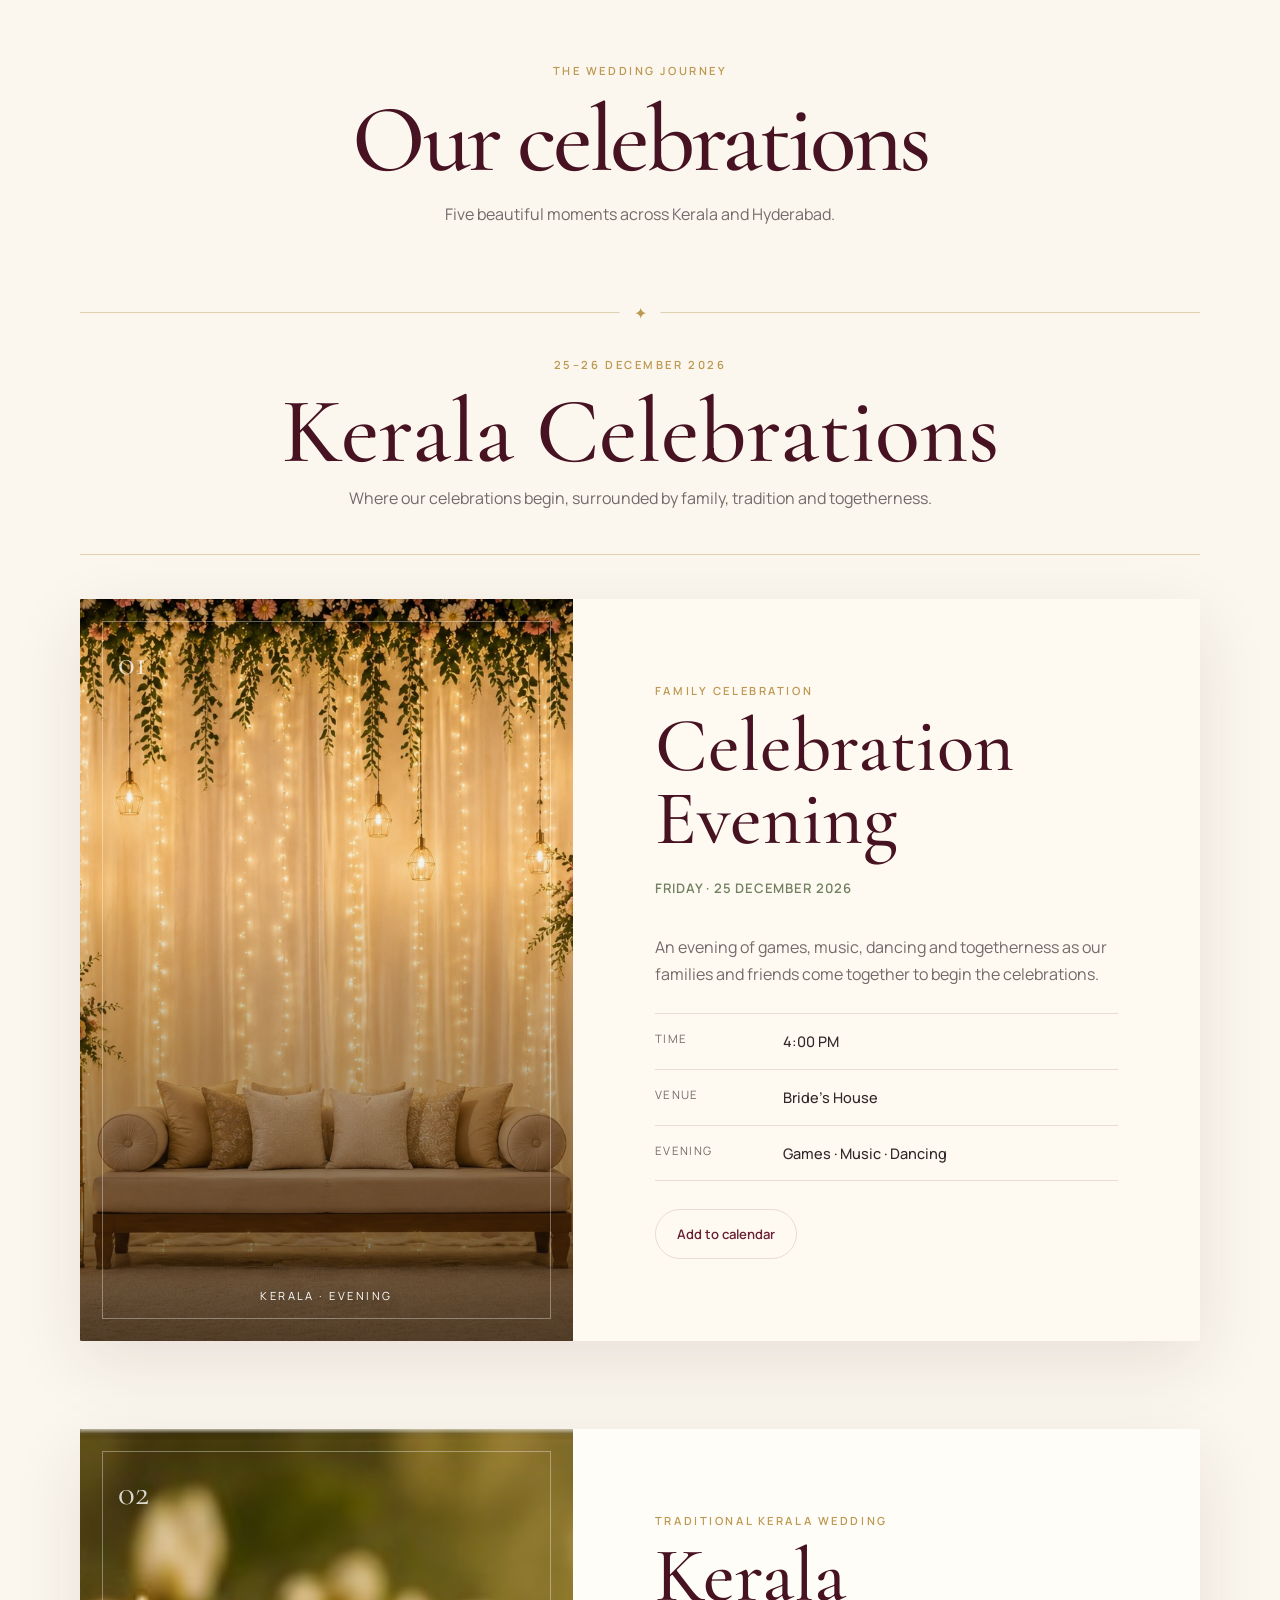
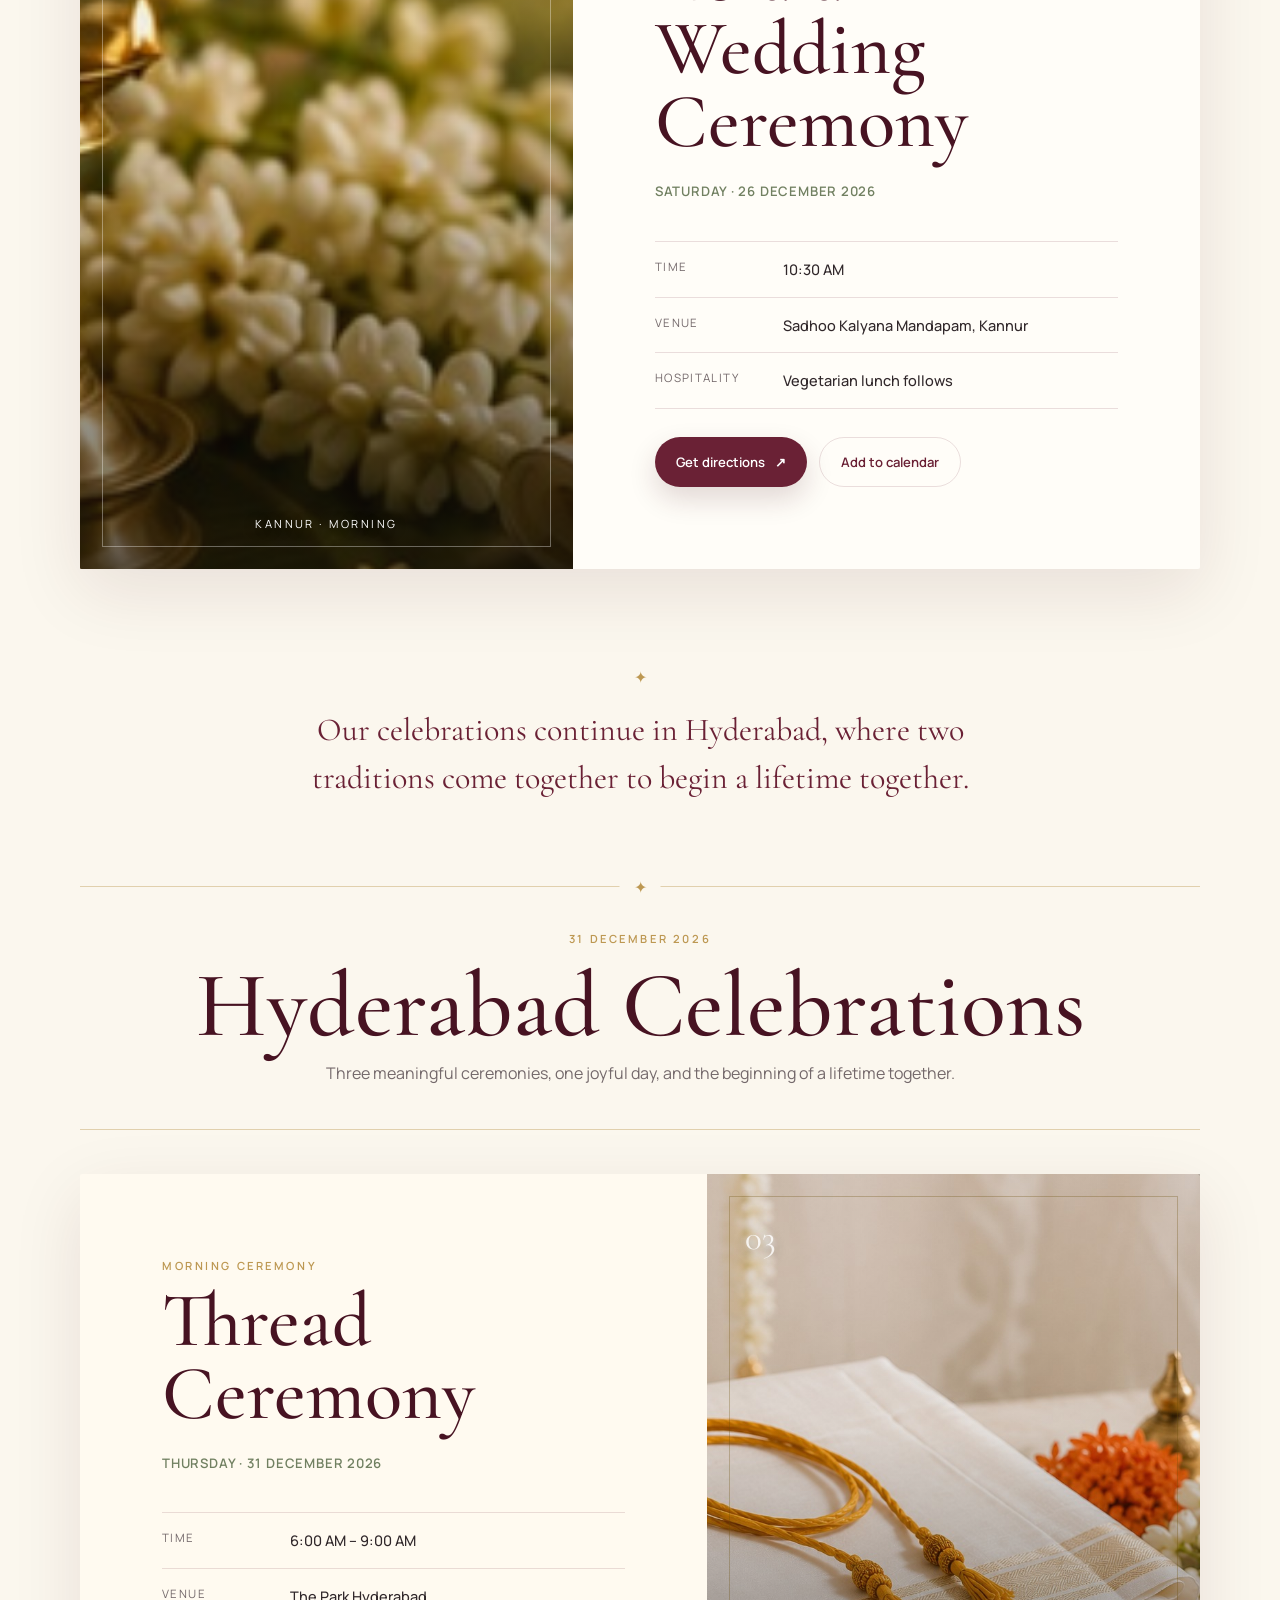
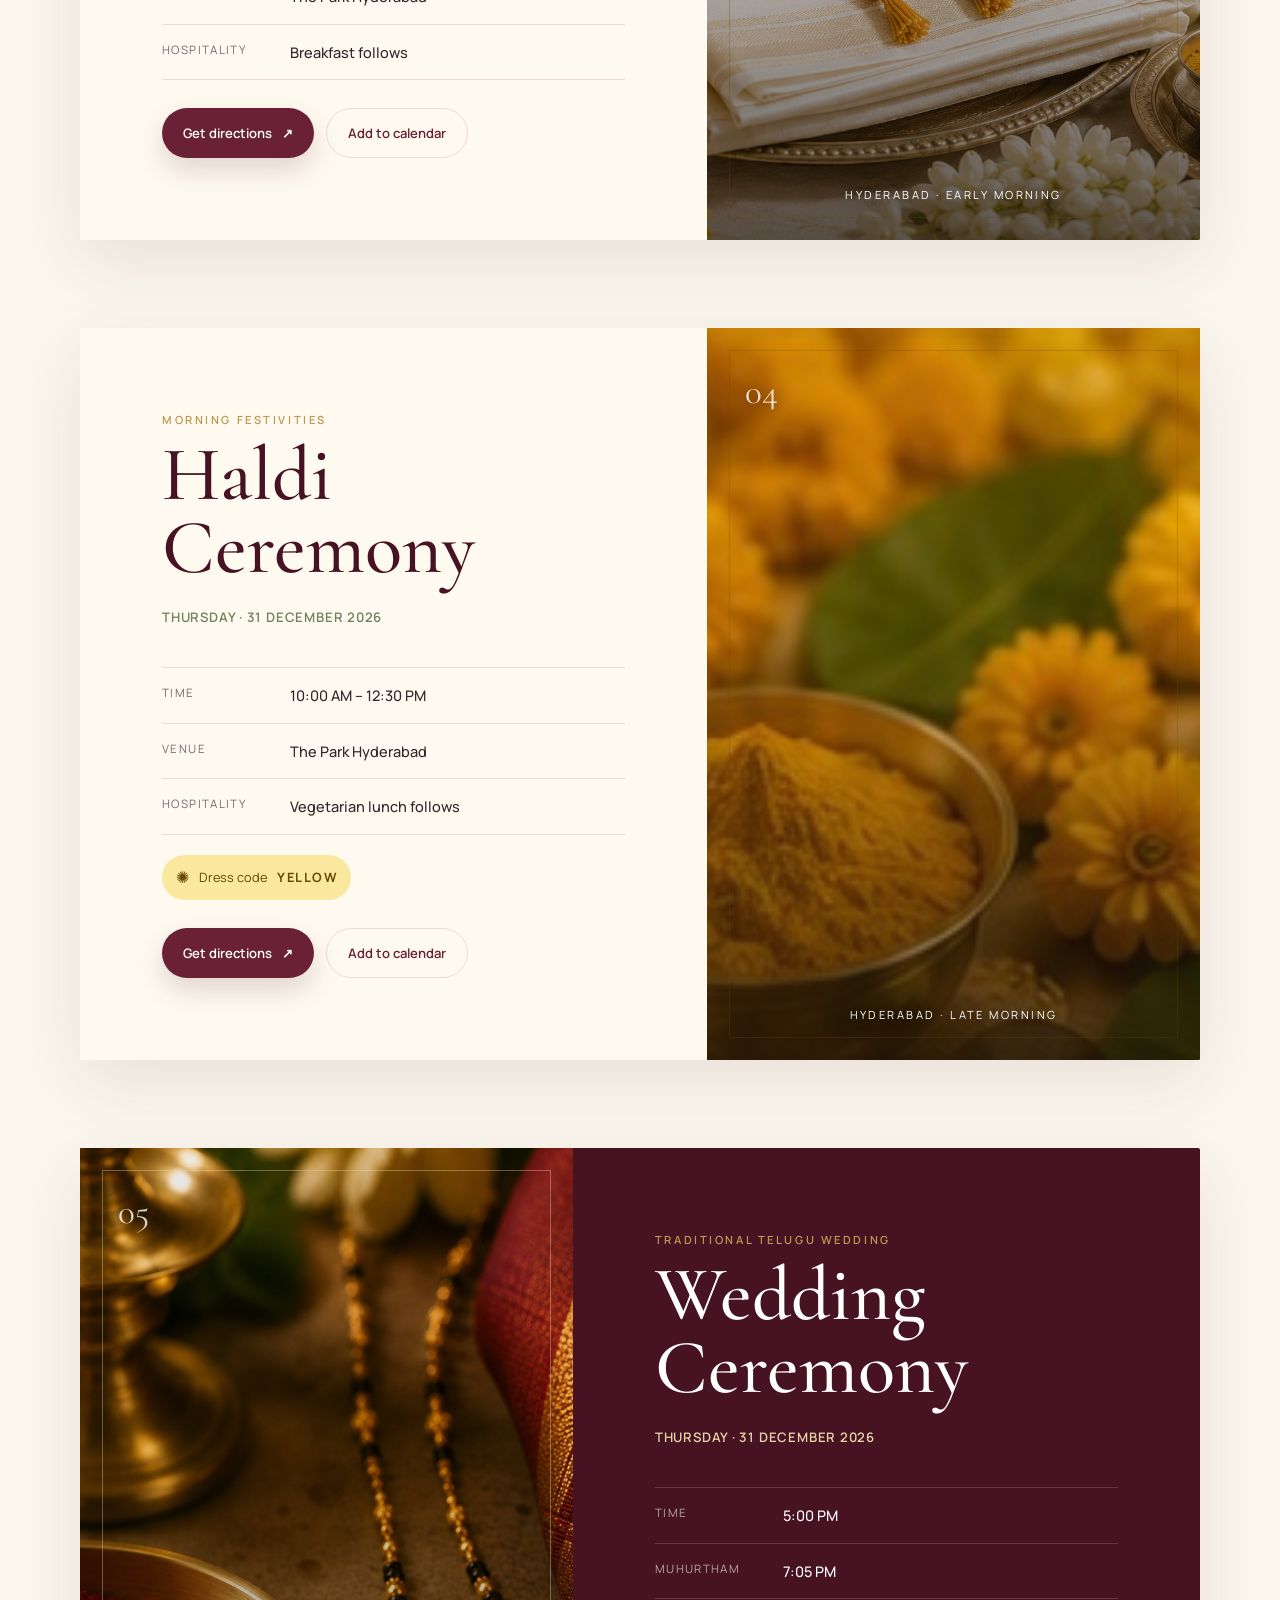
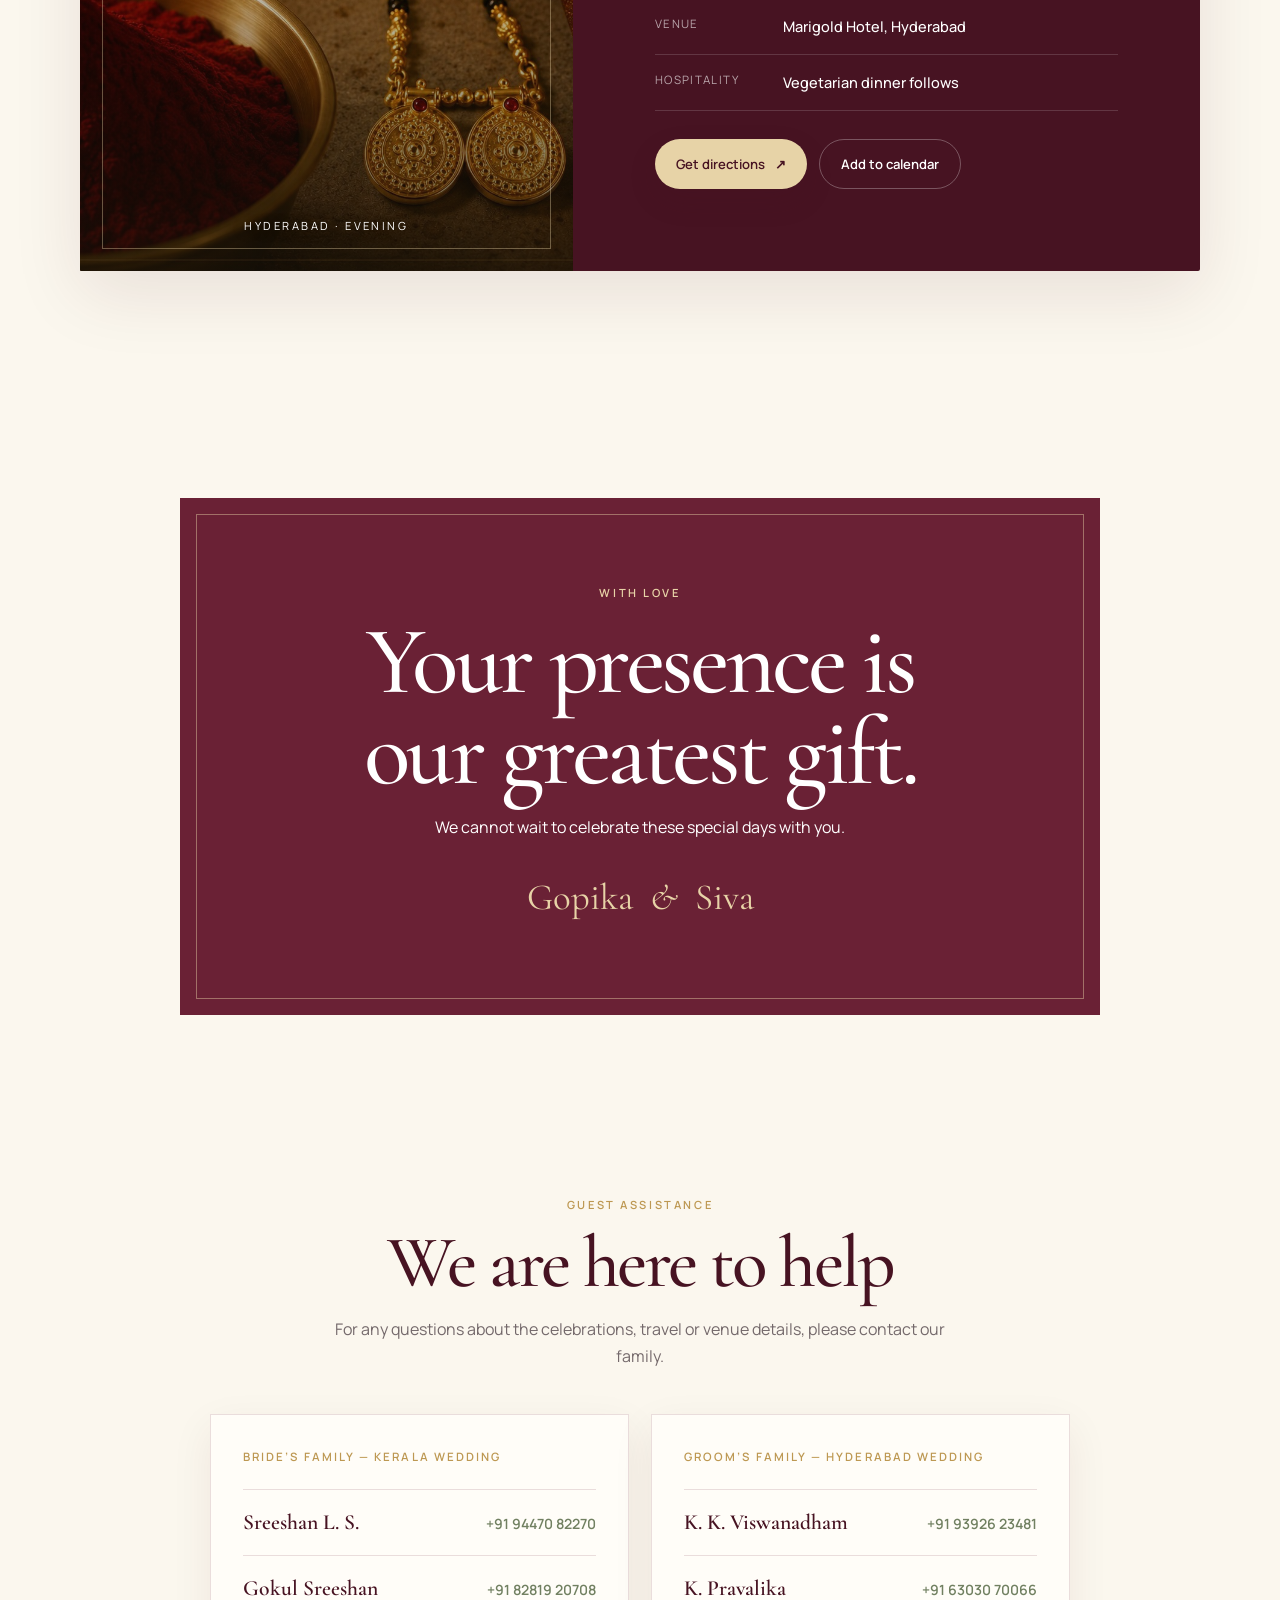
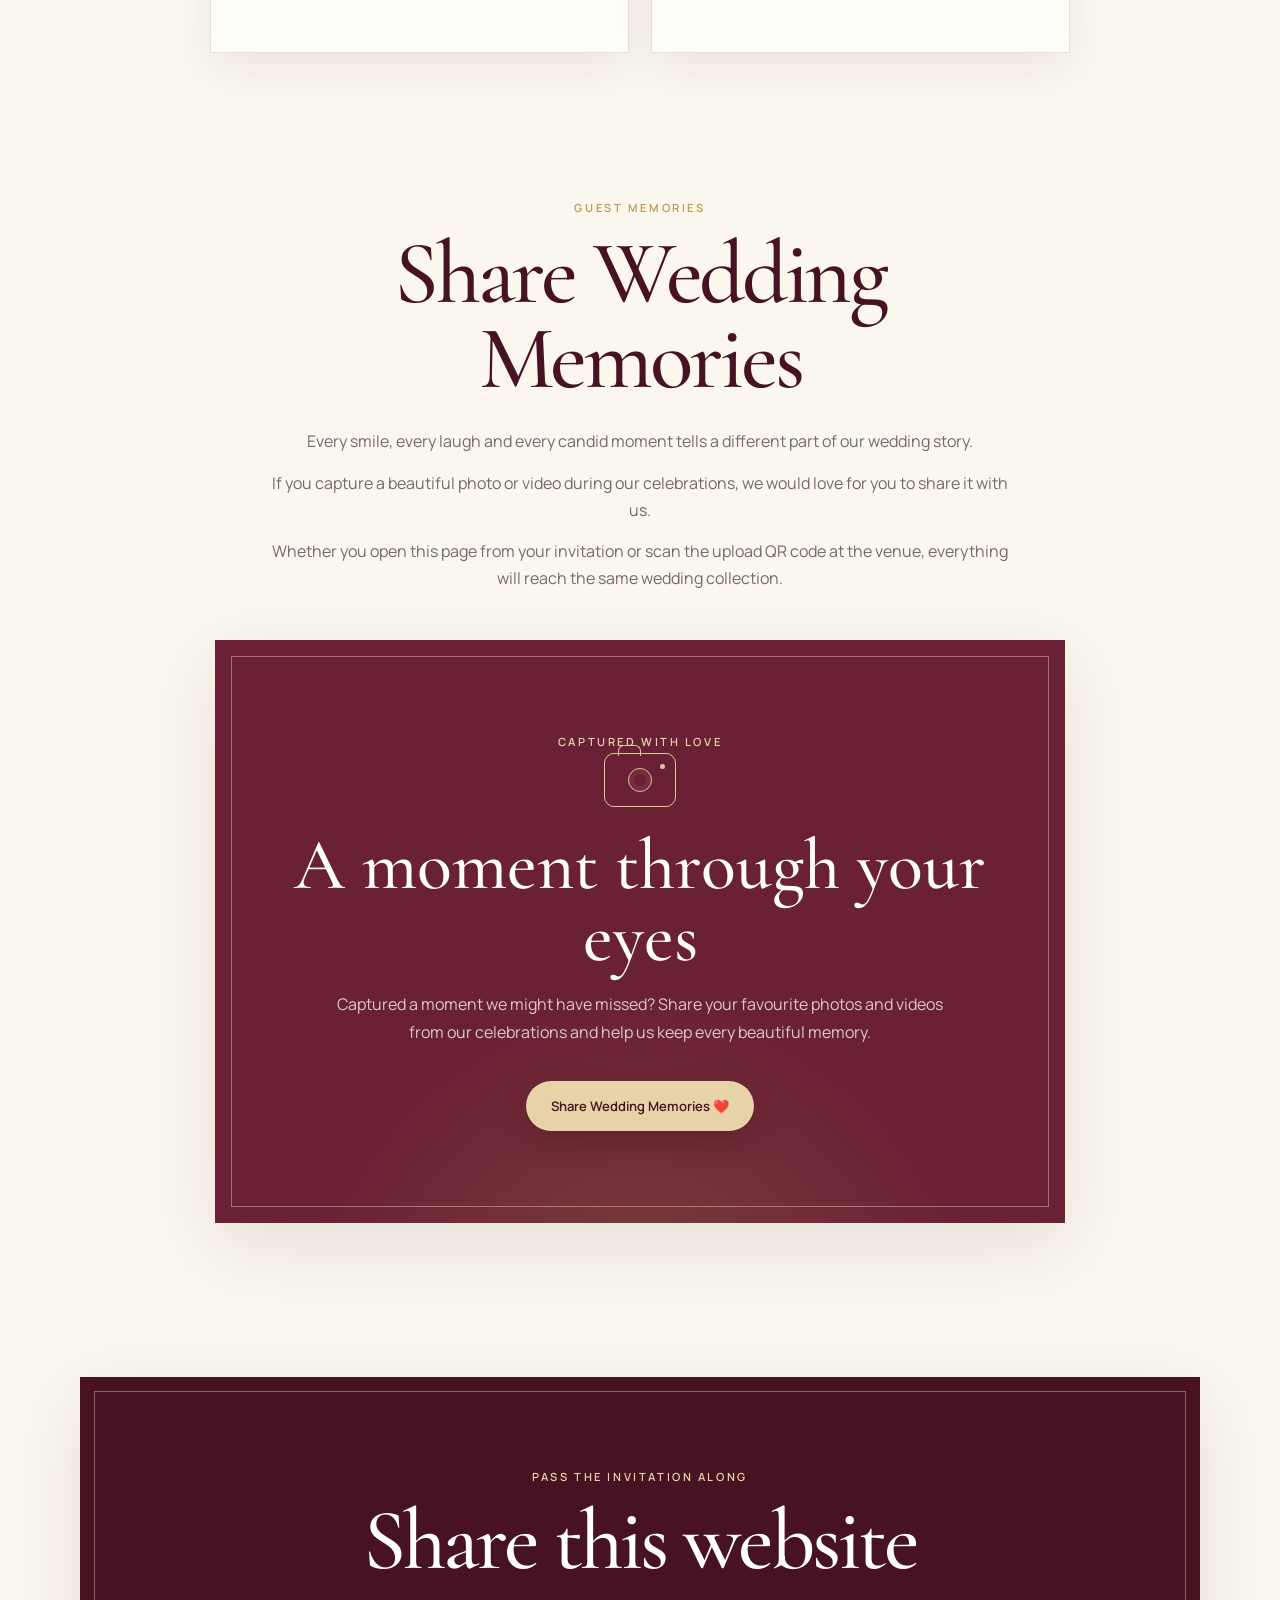
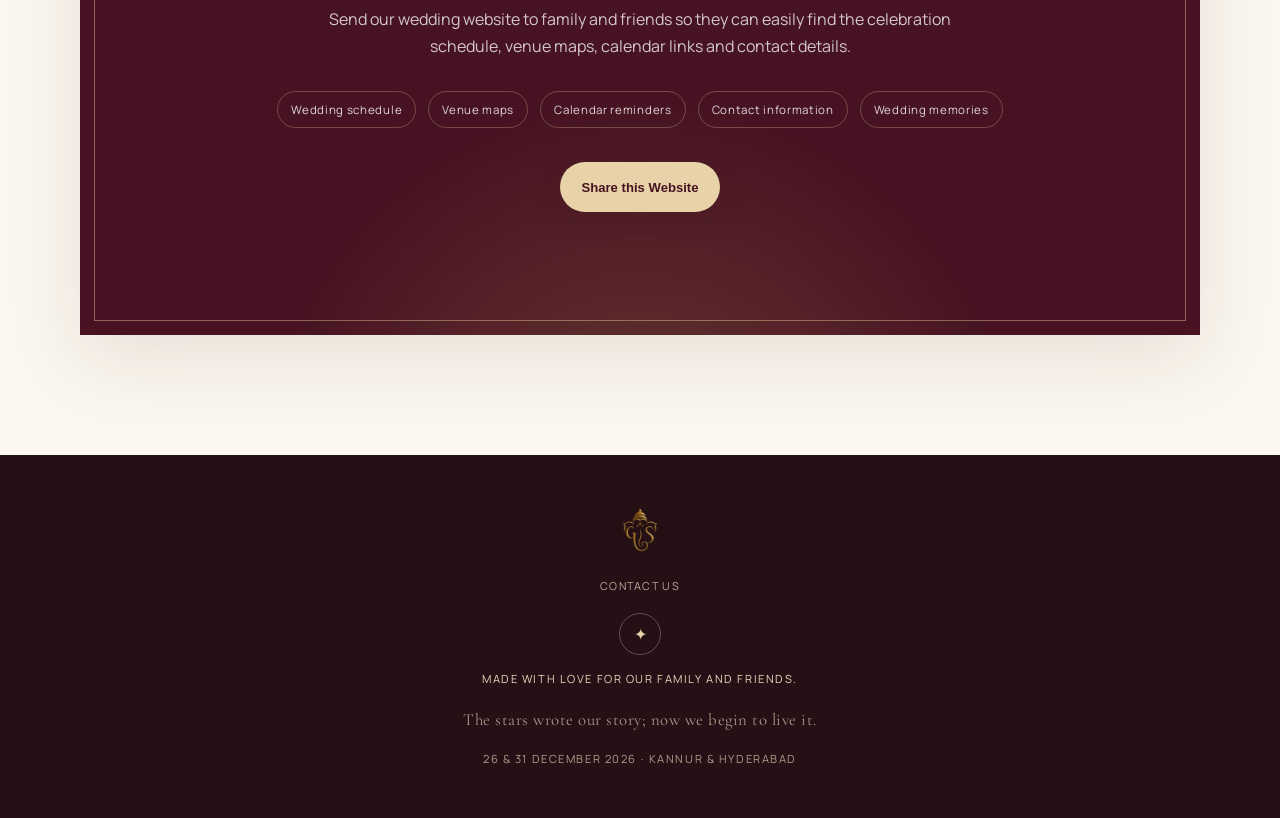
==== commit e758f62c: "Add files via upload" ====
--- a/index.html
+++ b/index.html
@@ -1,3 +1,4 @@
+<!-- Wedding Edition 4.7 — Harmonized Burgundy Palette -->
 <!-- Wedding Edition 4.6 — Embossed Reference Match -->
 <!-- Wedding Edition 4.5 — Peacock + Lotus Invitation Reveal -->
 <!-- Wedding Edition 4.2 — Reference-inspired Invitation Reveal -->
@@ -1335,8 +1336,8 @@
   padding: 14px;
   overflow: hidden;
   background:
-    radial-gradient(circle at 50% 43%, rgba(129,34,58,.16), transparent 41%),
-    linear-gradient(160deg, #1f050c 0%, #42101c 52%, #1c0409 100%);
+    radial-gradient(circle at 50% 43%, rgba(189,152,82,.10), transparent 41%),
+    linear-gradient(145deg, #4b1526 0%, #74233a 58%, #551829 100%);
   transition: opacity .85s ease, visibility .85s ease;
 }
 
@@ -1360,7 +1361,7 @@
   border-radius: 3px;
   background:
     linear-gradient(160deg, rgba(255,255,255,.025), transparent 34%),
-    linear-gradient(160deg, #551526 0%, #2f0b14 79%);
+    linear-gradient(160deg, #6a2135 0%, #471322 79%);
   border: 1px solid rgba(231,190,111,.30);
   box-shadow:
     inset 0 0 0 1px rgba(255,255,255,.012),
@@ -1432,17 +1433,17 @@
   clip-path:polygon(0 0,50% 50%,0 100%);
   background:
     linear-gradient(135deg,rgba(255,255,255,.018),transparent 50%),
-    linear-gradient(135deg,#45101f,#2a0911)
+    linear-gradient(135deg,#641d33,#471322)
 }
 .invite-panel-right{
   clip-path:polygon(100% 0,50% 50%,100% 100%);
   background:
     linear-gradient(225deg,rgba(255,255,255,.018),transparent 50%),
-    linear-gradient(225deg,#45101f,#2a0911)
+    linear-gradient(225deg,#641d33,#471322)
 }
 .invite-panel-bottom{
   clip-path:polygon(0 100%,50% 50%,100% 100%);
-  background:linear-gradient(0deg,#21050b,#3a0d19 86%)
+  background:linear-gradient(0deg,#471322,#5d1b30 86%)
 }
 
 .invite-flap{
@@ -1453,7 +1454,7 @@
   backface-visibility:hidden;
   background:
     linear-gradient(160deg,rgba(255,255,255,.025),transparent 40%),
-    linear-gradient(160deg,#5c1729 0%,#380c19 84%);
+    linear-gradient(160deg,#74233a 0%,#4b1526 84%);
   border-top:1px solid rgba(231,190,111,.34);
   transition:transform 1.05s cubic-bezier(.22,.74,.22,1),z-index 0s linear .55s
 }
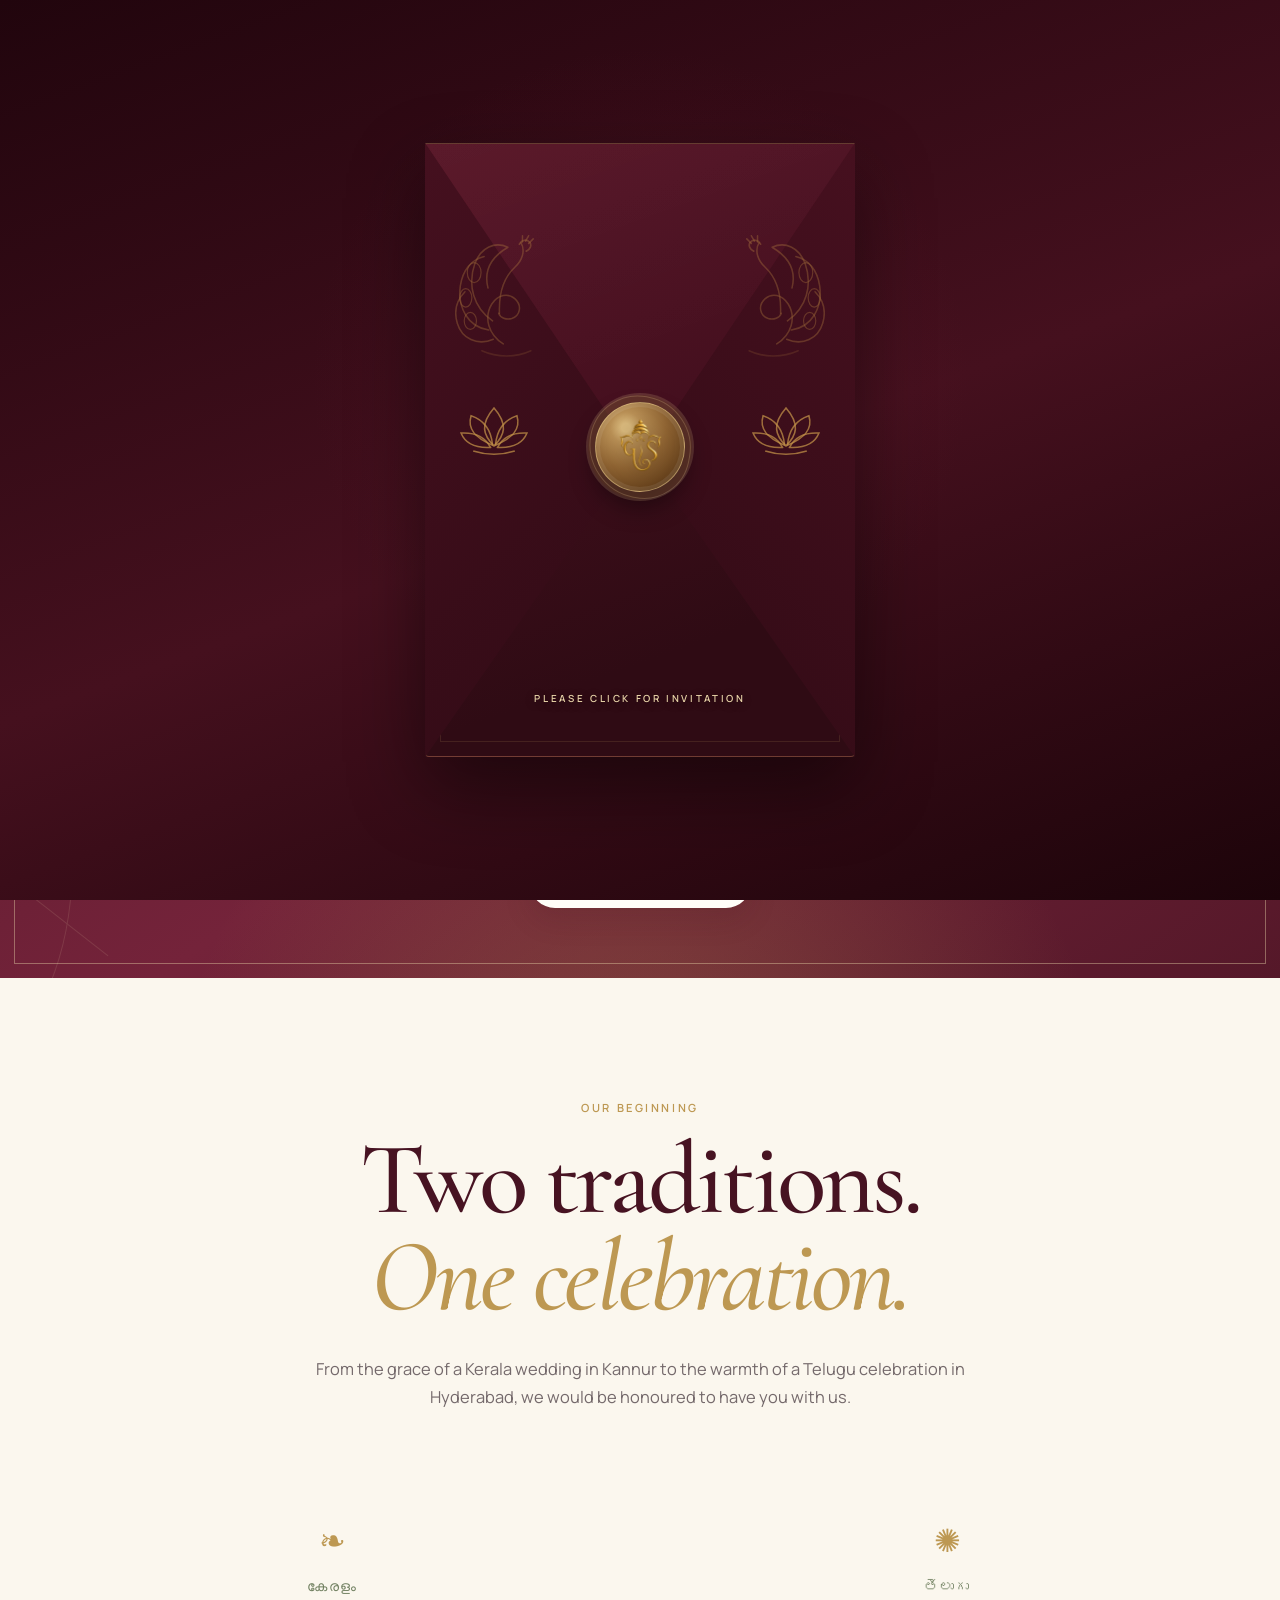
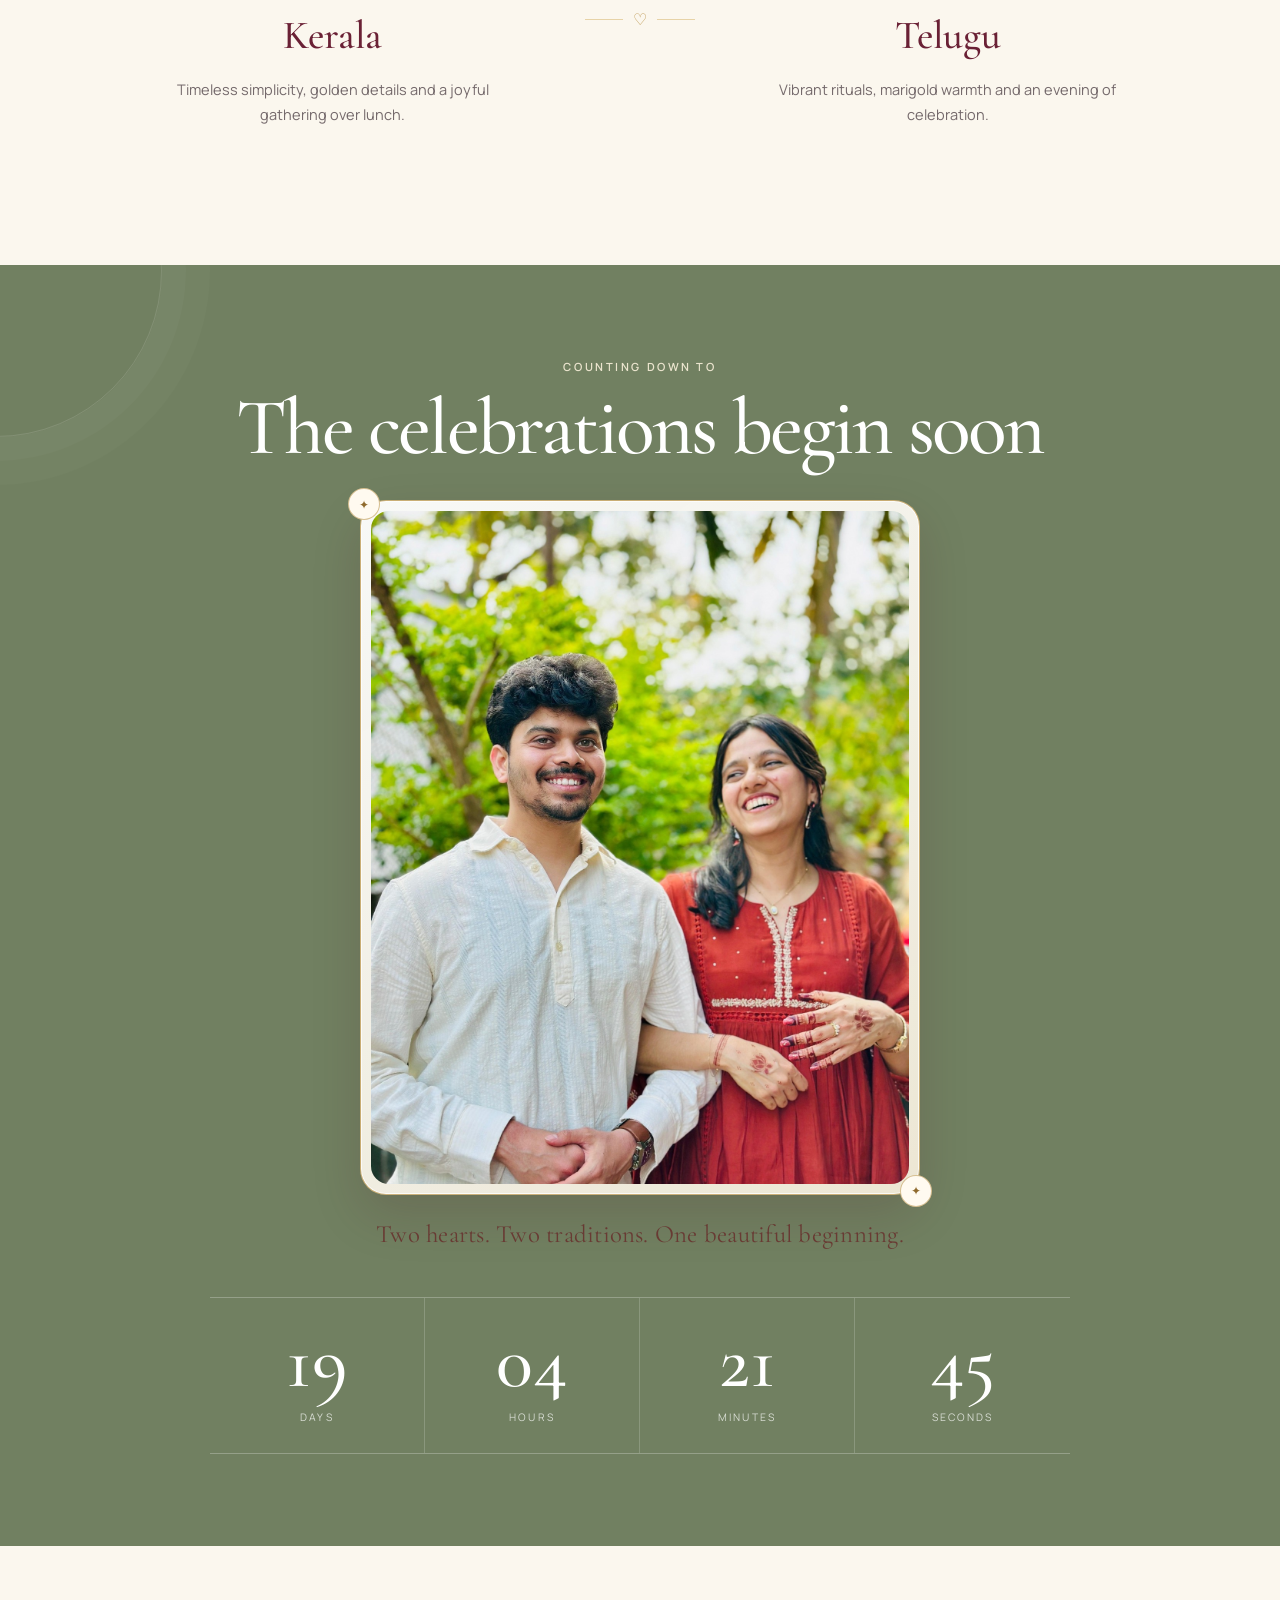
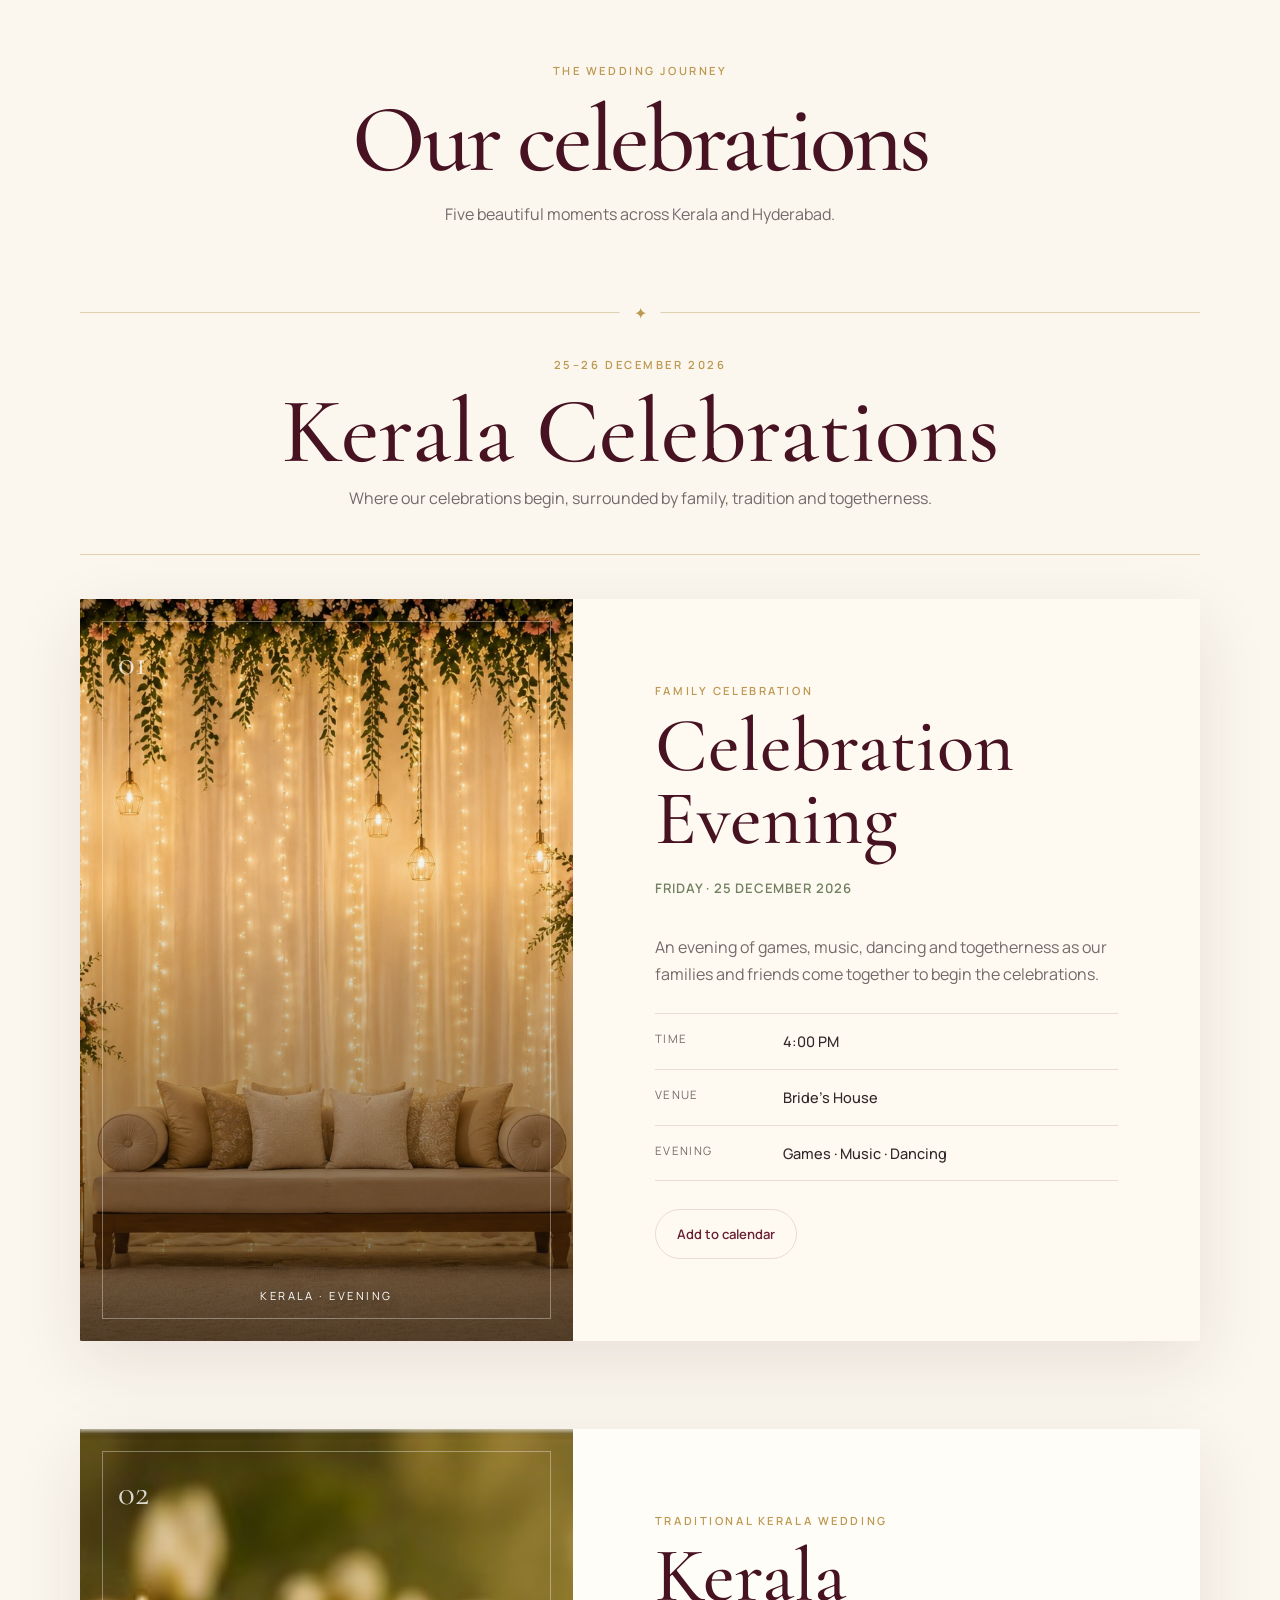
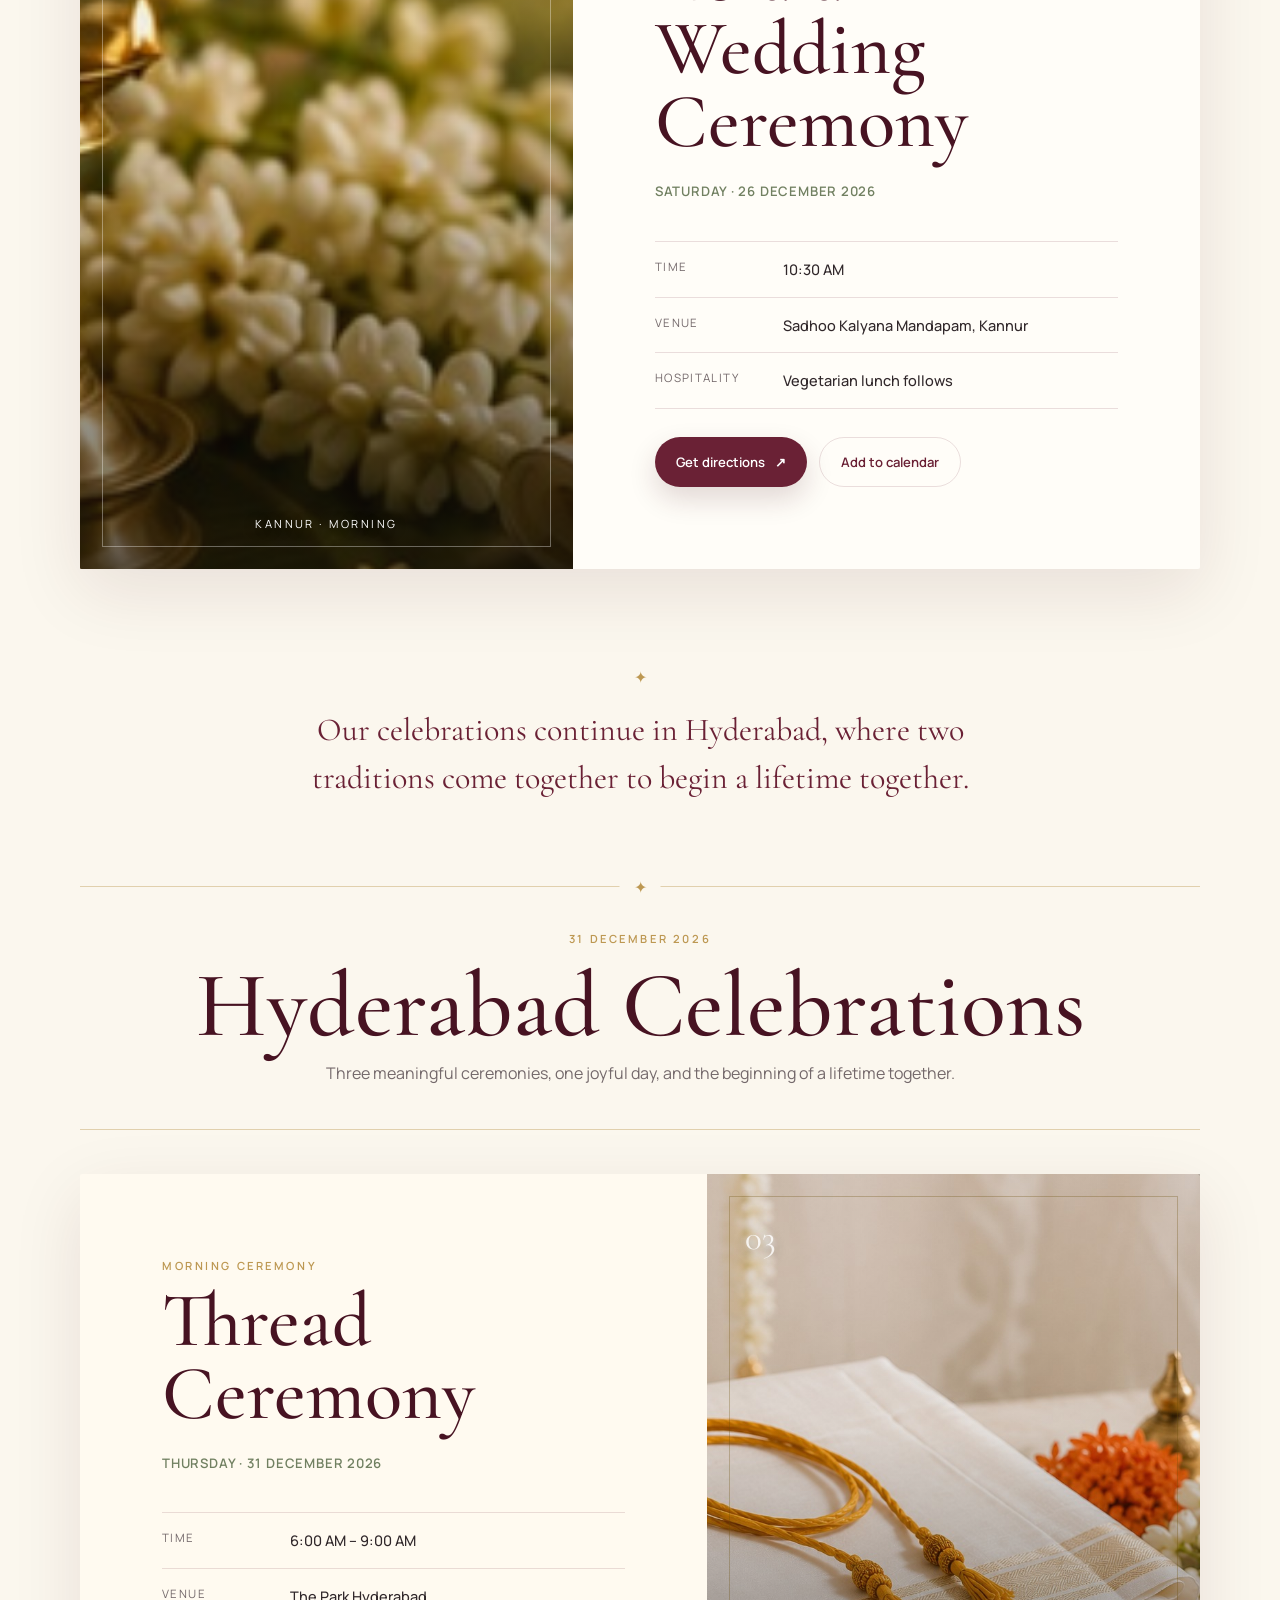
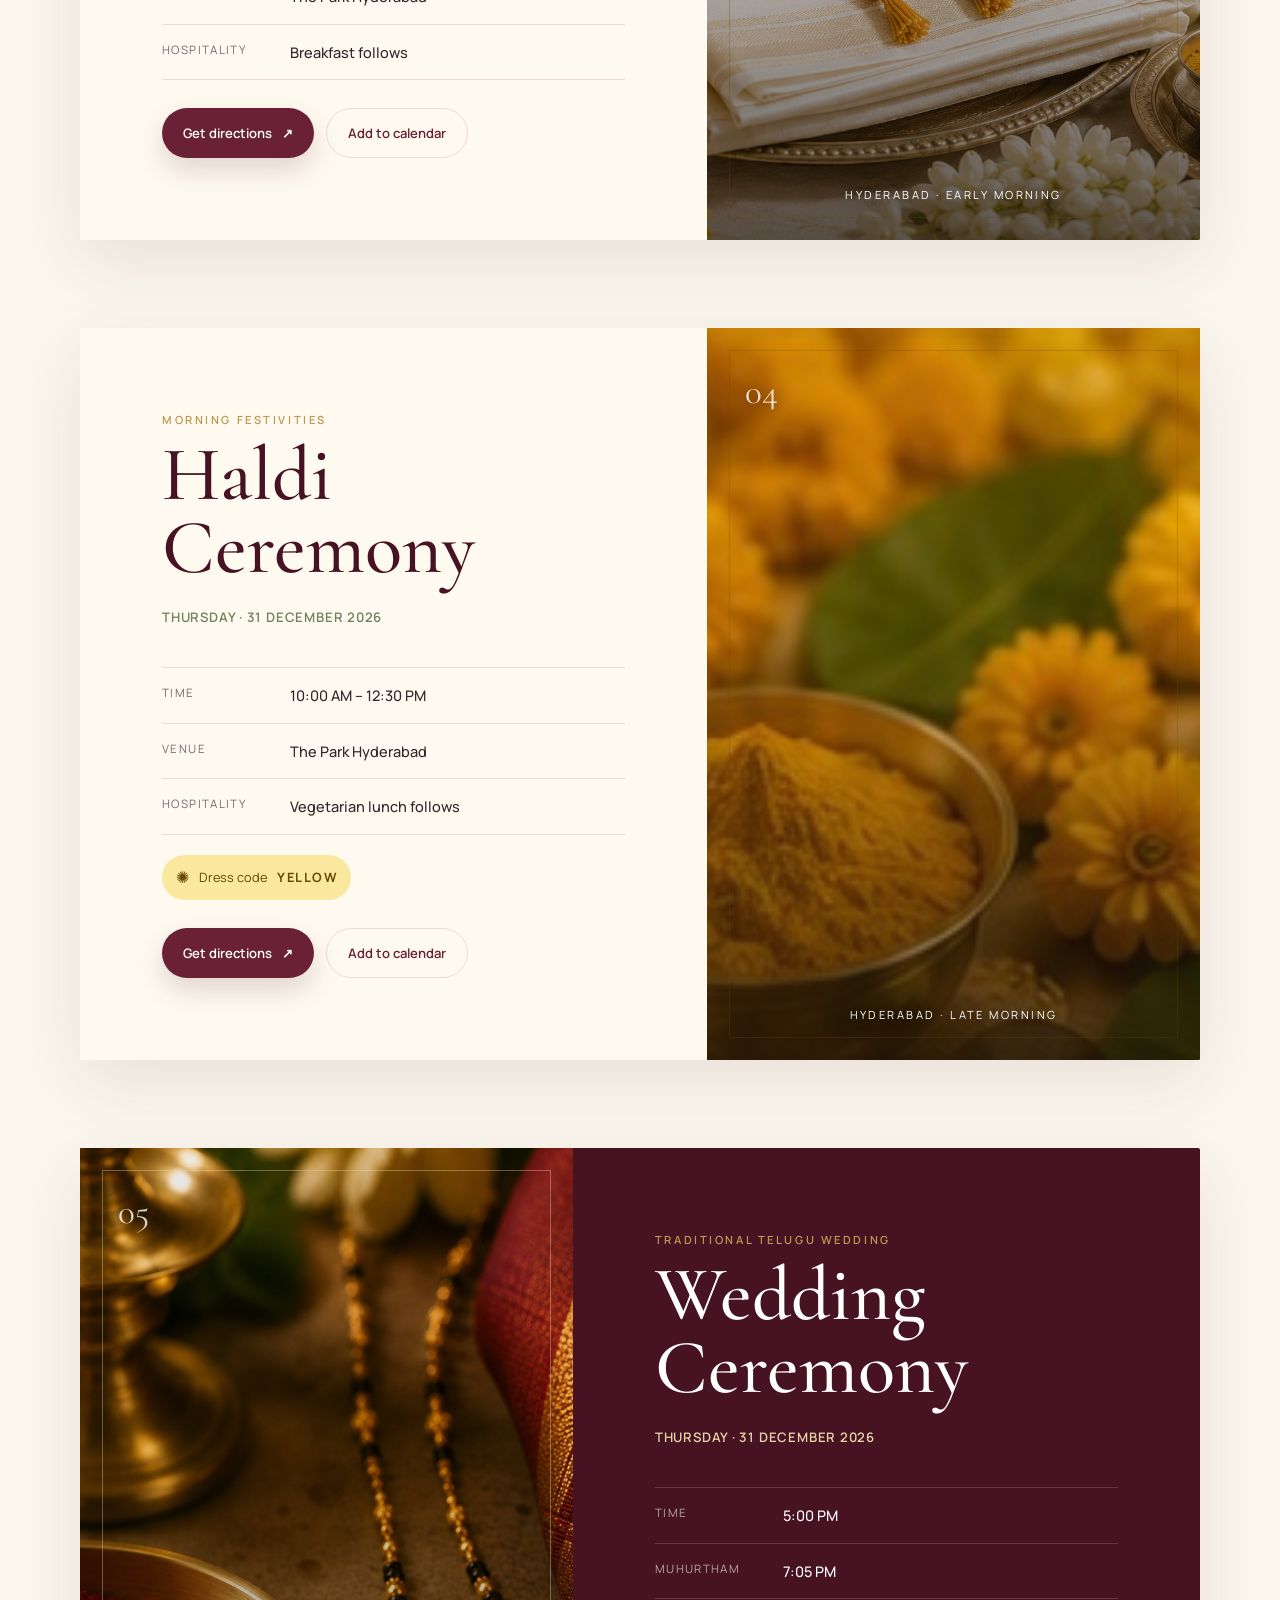
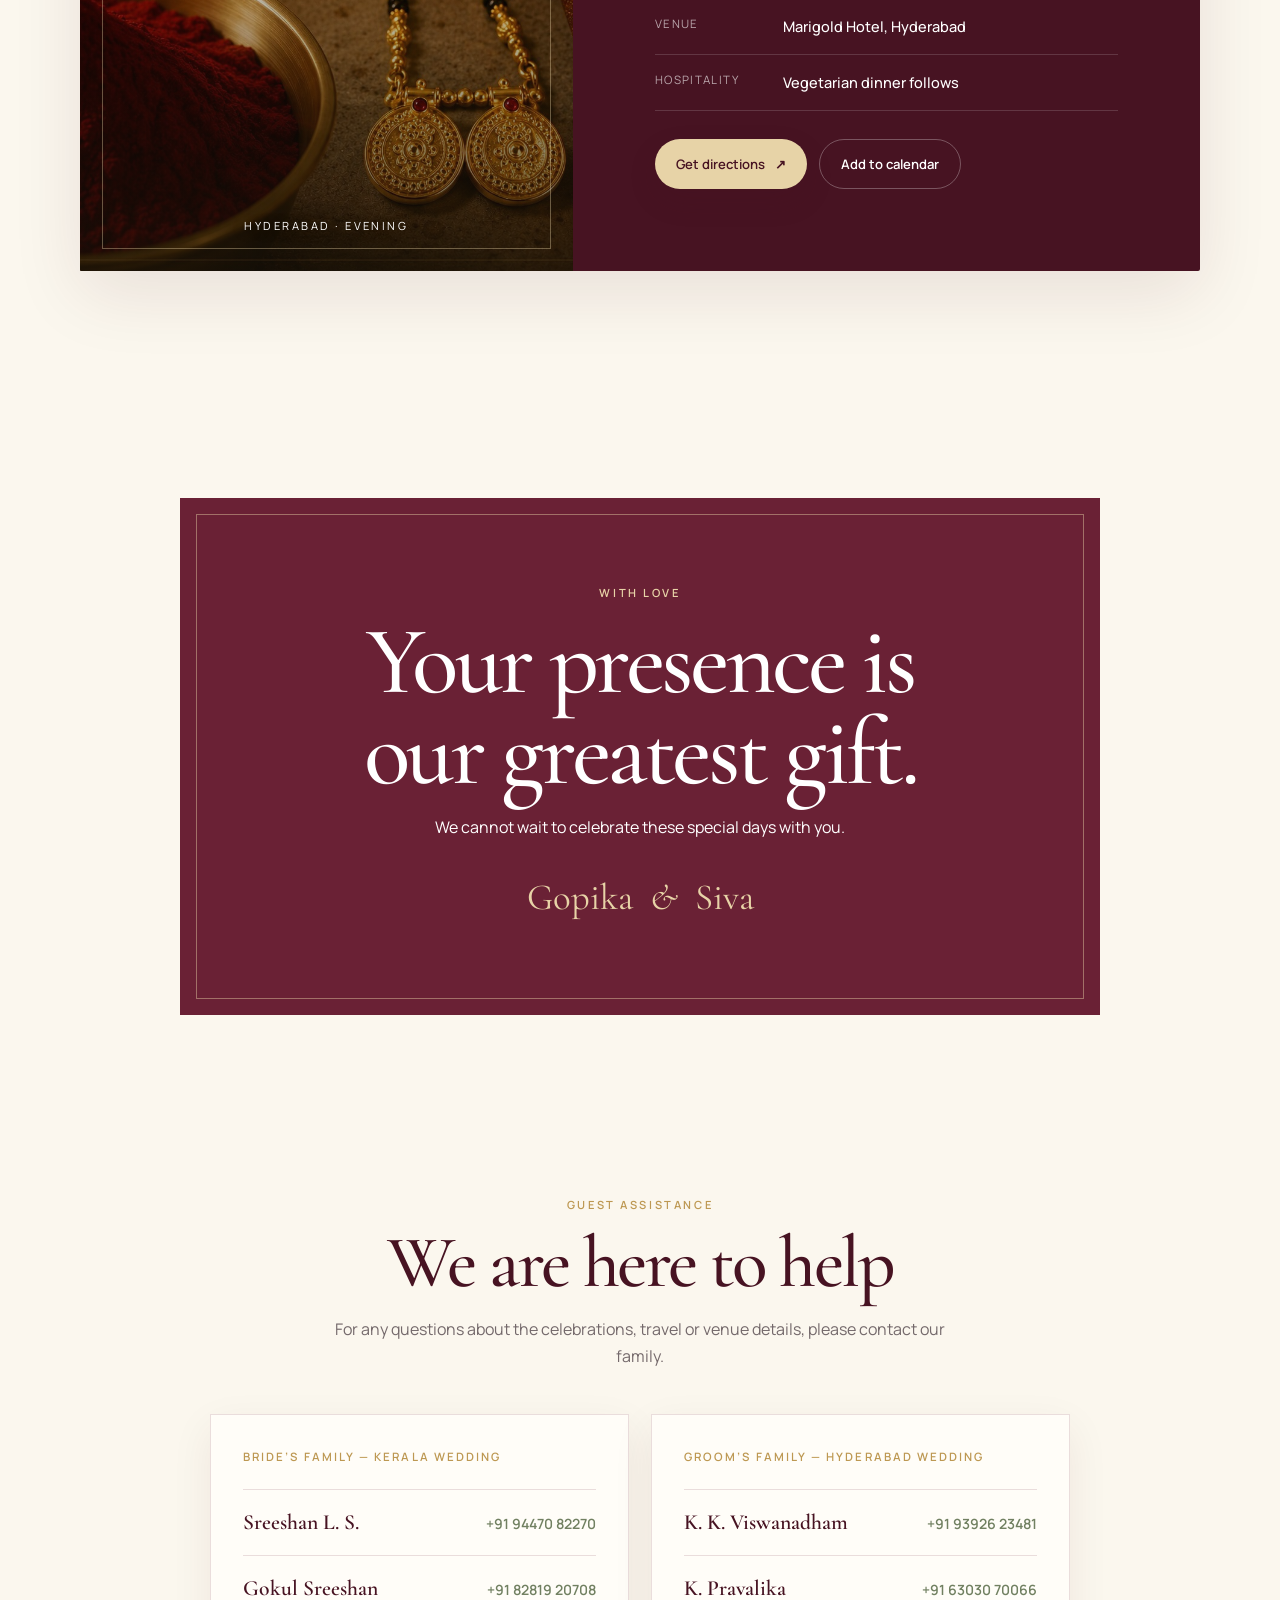
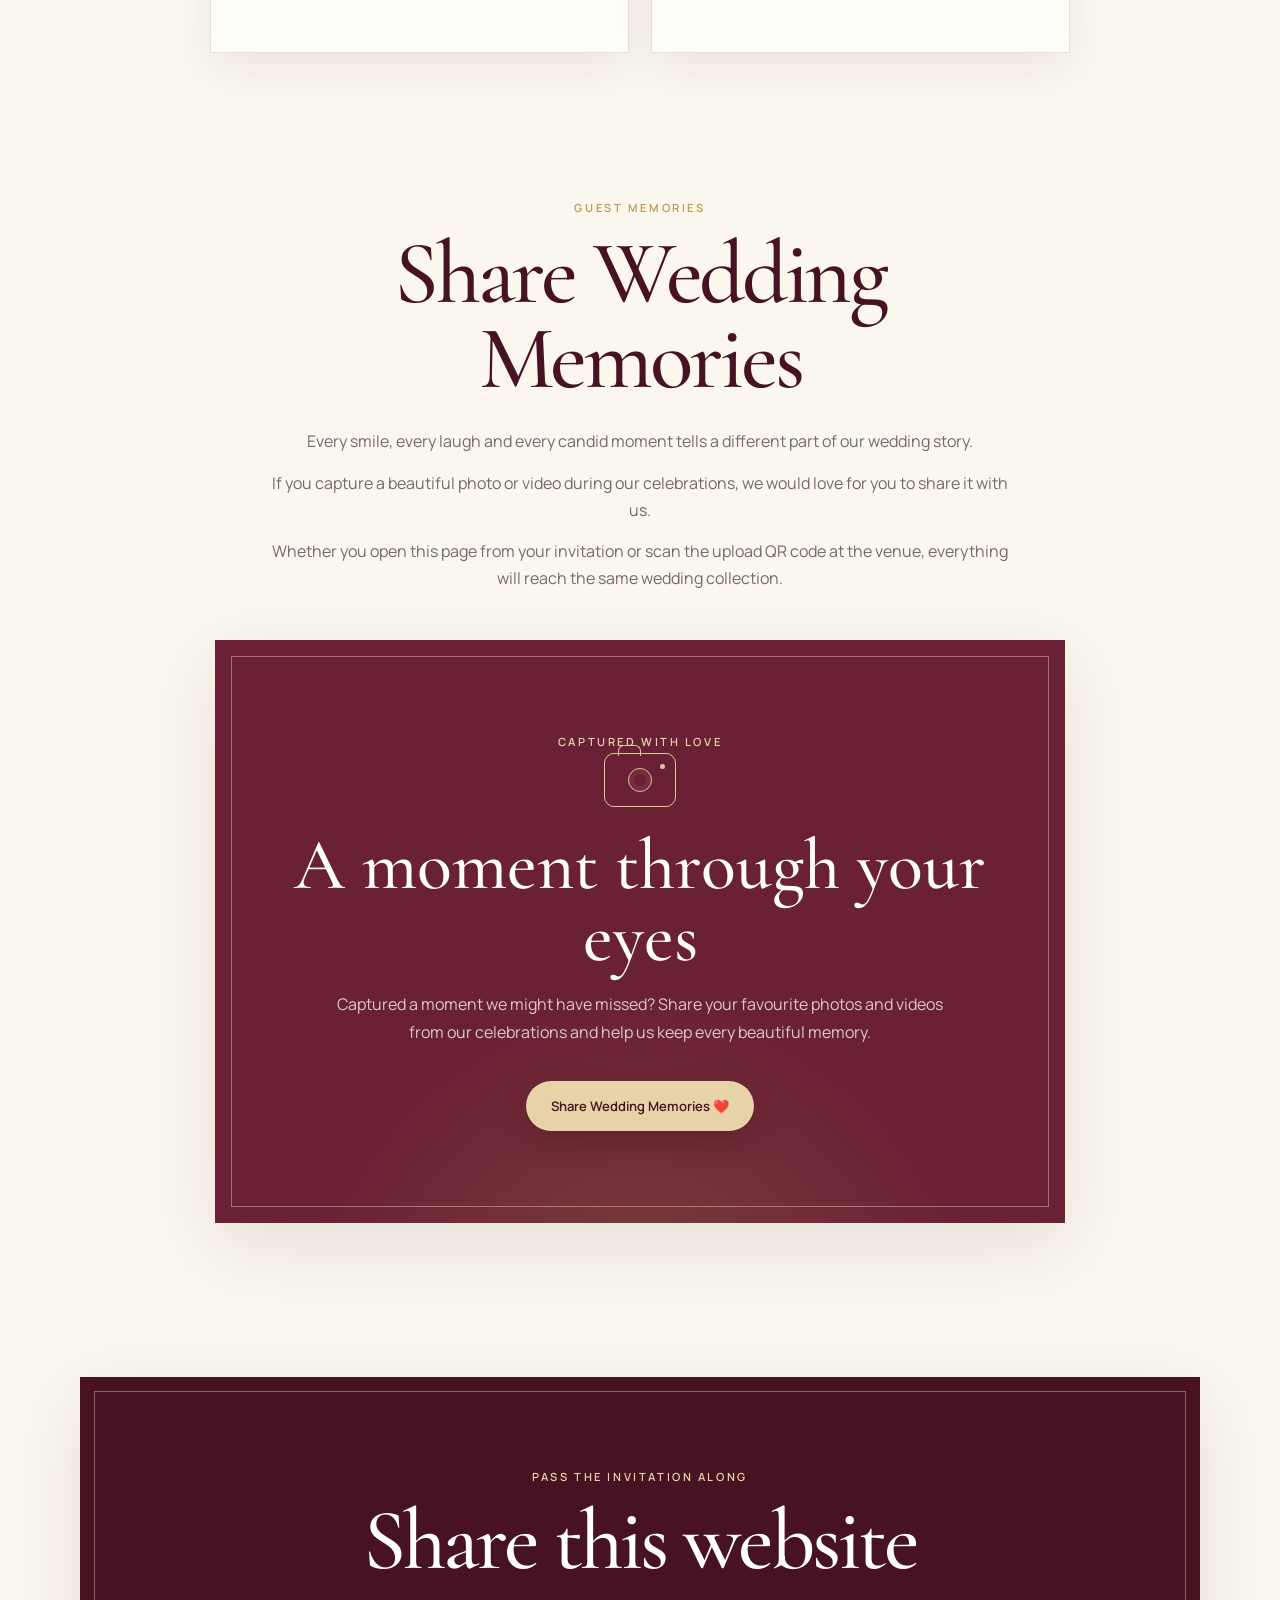
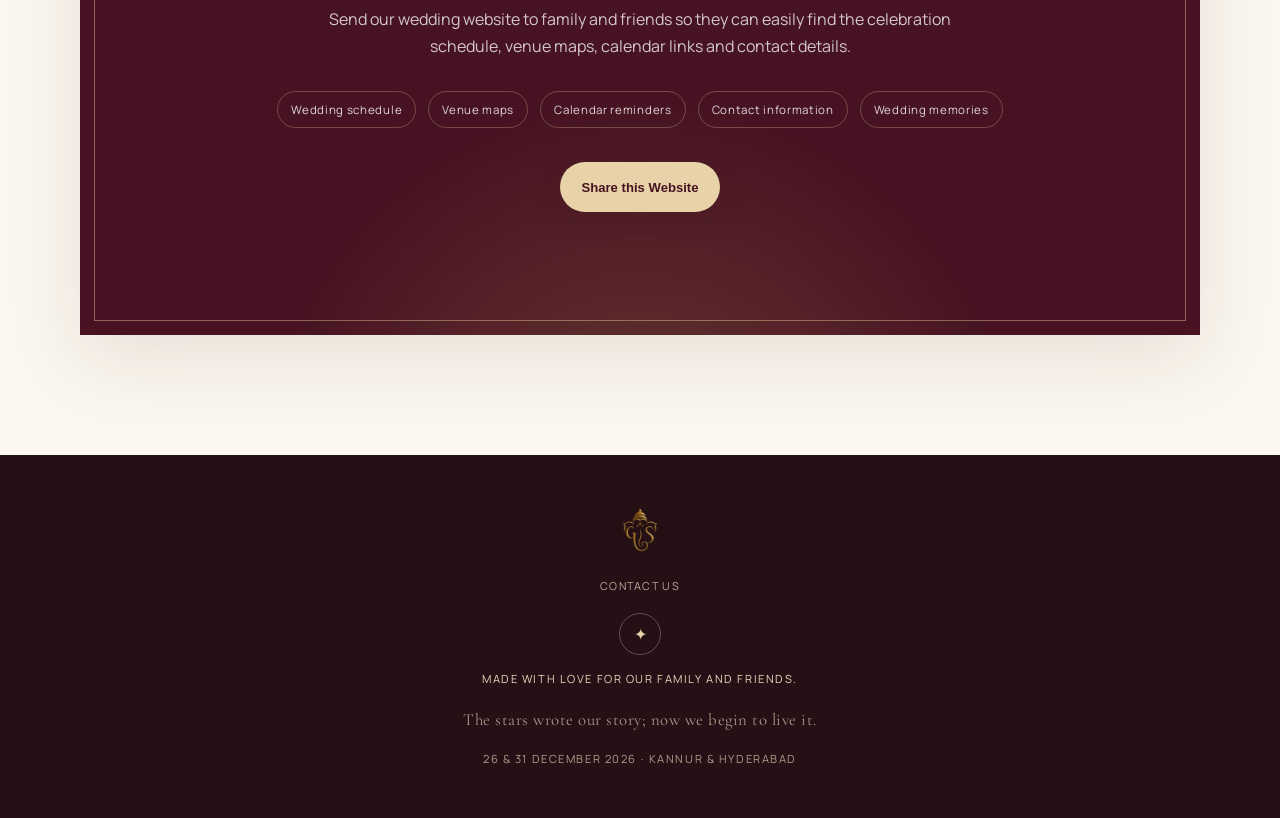
==== commit ac664e67: "Add files via upload" ====
--- a/index.html
+++ b/index.html
@@ -1,5 +1,3 @@
-<!-- Wedding Edition 4.7 — Harmonized Burgundy Palette -->
-<!-- Wedding Edition 4.6 — Embossed Reference Match -->
 <!-- Wedding Edition 4.5 — Peacock + Lotus Invitation Reveal -->
 <!-- Wedding Edition 4.2 — Reference-inspired Invitation Reveal -->
 <!-- Wedding Edition 4.0 — Interactive Burgundy Envelope -->
@@ -1321,8 +1319,7 @@
 
 
 
-
-/* Wedding Edition 4.6 — Embossed Reference Match */
+/* Wedding Edition 4.5 — Peacock + Lotus Golden Reveal */
 html.invitation-locked,
 html.invitation-locked body { overflow: hidden; }
 
@@ -1333,55 +1330,52 @@
   display: grid;
   place-items: center;
   min-height: 100svh;
-  padding: 14px;
+  padding: 18px;
   overflow: hidden;
   background:
-    radial-gradient(circle at 50% 43%, rgba(189,152,82,.10), transparent 41%),
-    linear-gradient(145deg, #4b1526 0%, #74233a 58%, #551829 100%);
+    radial-gradient(circle at 50% 42%, rgba(128,34,60,.18), transparent 40%),
+    linear-gradient(160deg, #21050d 0%, #45101e 53%, #1d040a 100%);
   transition: opacity .85s ease, visibility .85s ease;
 }
 
 .invite-scene {
-  width: min(390px, 90vw);
-  perspective: 1900px;
+  width: min(430px, 92vw);
+  perspective: 1800px;
 }
 
 .invite-envelope {
   position: relative;
   width: 100%;
-  aspect-ratio: .62 / 1;
+  aspect-ratio: .70 / 1;
   cursor: pointer;
   transform-style: preserve-3d;
-  filter: drop-shadow(0 30px 40px rgba(0,0,0,.48));
+  filter: drop-shadow(0 30px 38px rgba(0,0,0,.46));
 }
 
 .invite-back {
   position: absolute;
   inset: 0;
-  border-radius: 3px;
+  border-radius: 4px;
   background:
-    linear-gradient(160deg, rgba(255,255,255,.025), transparent 34%),
-    linear-gradient(160deg, #6a2135 0%, #471322 79%);
-  border: 1px solid rgba(231,190,111,.30);
-  box-shadow:
-    inset 0 0 0 1px rgba(255,255,255,.012),
-    inset 0 0 35px rgba(0,0,0,.18);
+    radial-gradient(circle at 35% 20%, rgba(255,255,255,.018), transparent 18%),
+    linear-gradient(160deg,#4f1223,#2f0b14 78%);
+  border: 1px solid rgba(228,186,104,.25);
 }
 
 .invite-back::after {
-  content: "";
-  position: absolute;
-  inset: 10px;
-  border: 1px solid rgba(231,190,111,.09);
+  content:"";
+  position:absolute;
+  inset:14px;
+  border:1px solid rgba(228,186,104,.12);
 }
 
 .invite-card {
   position:absolute;
   z-index:2;
-  left:8%;
-  right:8%;
-  top:6%;
-  height:88%;
+  left:7%;
+  right:7%;
+  top:8%;
+  height:84%;
   display:flex;
   flex-direction:column;
   align-items:center;
@@ -1389,14 +1383,12 @@
   padding:28px 24px;
   color:#55162a;
   text-align:center;
-  background:
-    radial-gradient(circle at 50% 0%, rgba(220,180,105,.09), transparent 26%),
-    linear-gradient(180deg,#fffdf7 0%,#fff4e3 100%);
-  border:1px solid rgba(189,152,82,.54);
+  background:linear-gradient(180deg,#fffdf7 0%,#fff5e5 100%);
+  border:1px solid rgba(189,152,82,.52);
   box-shadow:0 14px 28px rgba(0,0,0,.22);
   opacity:0;
   visibility:hidden;
-  transform:translateY(43%) scale(.92);
+  transform:translateY(42%) scale(.93);
   transform-origin:center bottom;
   transition:
     transform 1.2s cubic-bezier(.18,.78,.22,1),
@@ -1408,174 +1400,143 @@
 .invite-card::before {
   content:"";
   position:absolute;
-  inset:13px;
-  border:1px solid rgba(189,152,82,.34);
-  pointer-events:none;
-}
-.invite-card-logo{width:56px;height:56px;object-fit:contain;margin-bottom:10px}
+  inset:14px;
+  border:1px solid rgba(189,152,82,.36);
+}
+
+.invite-card-logo{width:58px;height:58px;object-fit:contain;margin-bottom:10px}
 .invite-card-kicker,.invite-card-copy,.invite-card-date{
-  margin:0;text-transform:uppercase;letter-spacing:.20em;font-size:.53rem
+  margin:0;text-transform:uppercase;letter-spacing:.21em;font-size:.54rem
 }
 .invite-card h1{
   margin:13px 0 11px;
   font-family:"Cormorant Garamond",Georgia,serif;
-  font-size:clamp(2.6rem,10vw,4rem);
+  font-size:clamp(2.6rem,10vw,4.2rem);
   font-weight:500;line-height:.9
 }
 .invite-card h1 em{color:#bd9852;font-weight:500}
 .invite-card-rule{display:flex;align-items:center;gap:10px;margin:16px 0 14px;color:#bd9852}
-.invite-card-rule span{width:44px;height:1px;background:currentColor;opacity:.52}
-.invite-card-rule b{font-size:.55rem}
+.invite-card-rule span{width:48px;height:1px;background:currentColor;opacity:.55}
+.invite-card-rule b{font-size:.56rem}
 
 .invite-panel,.invite-flap{position:absolute;inset:0;pointer-events:none}
 .invite-panel{z-index:5}
 .invite-panel-left{
   clip-path:polygon(0 0,50% 50%,0 100%);
-  background:
-    linear-gradient(135deg,rgba(255,255,255,.018),transparent 50%),
-    linear-gradient(135deg,#641d33,#471322)
+  background:linear-gradient(135deg,#45101f,#2b0912)
 }
 .invite-panel-right{
   clip-path:polygon(100% 0,50% 50%,100% 100%);
-  background:
-    linear-gradient(225deg,rgba(255,255,255,.018),transparent 50%),
-    linear-gradient(225deg,#641d33,#471322)
+  background:linear-gradient(225deg,#46101f,#2b0912)
 }
 .invite-panel-bottom{
   clip-path:polygon(0 100%,50% 50%,100% 100%);
-  background:linear-gradient(0deg,#471322,#5d1b30 86%)
-}
-
+  background:linear-gradient(0deg,#23060d,#3b0e1a 86%)
+}
 .invite-flap{
   z-index:7;
-  clip-path:polygon(0 0,100% 0,50% 48%);
+  clip-path:polygon(0 0,100% 0,50% 52%);
   transform-origin:50% 0;
   transform:rotateX(0deg);
   backface-visibility:hidden;
   background:
-    linear-gradient(160deg,rgba(255,255,255,.025),transparent 40%),
-    linear-gradient(160deg,#74233a 0%,#4b1526 84%);
-  border-top:1px solid rgba(231,190,111,.34);
+    linear-gradient(160deg,rgba(255,255,255,.02),transparent 40%),
+    linear-gradient(160deg,#581527 0%,#350b18 82%);
+  border-top:1px solid rgba(224,186,112,.28);
   transition:transform 1.05s cubic-bezier(.22,.74,.22,1),z-index 0s linear .55s
 }
 
-/* thin gold piping on fold edges */
-.invite-envelope::before,
-.invite-envelope::after{
-  content:"";
-  position:absolute;
-  z-index:9;
-  top:0;
-  width:1px;
-  height:56%;
-  background:linear-gradient(to bottom,rgba(245,205,124,.92),rgba(191,132,55,.38),transparent);
-  transform-origin:top;
-  pointer-events:none;
-}
-.invite-envelope::before{left:0;transform:rotate(-34.1deg)}
-.invite-envelope::after{right:0;transform:rotate(34.1deg)}
-
-/* embossed floral + peacock-inspired ornamentation */
-.ornament{
+/* Peacock-inspired embossing */
+.peacock{
   position:absolute;
   z-index:8;
-  top:14%;
-  width:88px;
-  height:264px;
+  top:15%;
+  width:92px;
+  height:138px;
   pointer-events:none;
-  opacity:.58
-}
-.ornament-left{left:4.5%}
-.ornament-right{right:4.5%;transform:scaleX(-1)}
-.ornament svg{width:100%;height:100%;overflow:visible}
-.ornament path{
+  opacity:.64;
+}
+.peacock-left{left:7%}
+.peacock-right{right:7%;transform:scaleX(-1)}
+.peacock svg{width:100%;height:100%;overflow:visible}
+.peacock path,.peacock ellipse{
   fill:none;
-  stroke:rgba(178,112,55,.50);
-  stroke-width:1.75;
+  stroke:rgba(194,143,70,.48);
+  stroke-width:2;
   stroke-linecap:round;
   stroke-linejoin:round;
-  filter:
-    drop-shadow(0 1px 0 rgba(245,205,124,.06))
-    drop-shadow(0 -1px 0 rgba(25,0,7,.54));
-}
-.ornament .leaf,
-.ornament .flower{stroke-width:1.5}
-.ornament .peacock-neck,
-.ornament .peacock-eye,
-.ornament .crest{stroke:rgba(199,140,66,.57)}
-
-/* lotus */
+  filter:drop-shadow(0 1px 0 rgba(255,225,160,.04))
+}
+.peacock .eye-feather{stroke-width:1.55}
+.peacock .p-head{stroke-width:2.25}
+.peacock .ground{opacity:.55}
+
+/* Lotus embossing */
 .lotus{
   position:absolute;
   z-index:9;
-  top:39%;
-  width:78px;
-  height:60px;
+  top:41%;
+  width:86px;
+  height:66px;
   pointer-events:none;
-  opacity:.88
-}
-.lotus-left{left:7%}
-.lotus-right{right:7%}
-.lotus svg{
-  width:100%;height:100%;
-  fill:none;
-  stroke:rgba(225,177,83,.74);
-  stroke-width:2.05;
-  filter:drop-shadow(0 1px 0 rgba(255,226,154,.08))
-}
-
-/* ivory wax seal like the reference */
+  opacity:.86
+}
+.lotus-left{left:6%}
+.lotus-right{right:6%}
+.lotus svg{width:100%;height:100%;fill:none;stroke:rgba(220,171,83,.72);stroke-width:2.2}
+
+/* Wax seal */
 .invite-seal{
   position:absolute;
   z-index:11;
   left:50%;
   top:49.5%;
-  width:86px;
-  height:86px;
+  width:90px;
+  height:90px;
   display:grid;
   place-items:center;
   padding:0;
-  border:1px solid rgba(218,190,143,.82);
-  border-radius:48% 52% 49% 51%;
+  border:1px solid rgba(238,211,151,.56);
+  border-radius:50%;
   cursor:pointer;
-  transform:translate(-50%,-50%) rotate(-1deg);
+  transform:translate(-50%,-50%);
   background:
-    radial-gradient(circle at 35% 27%,#fff7e8 0 7%,#ead4b5 24%,#cfaa7c 53%,#a57948 78%,#76502a 100%);
+    radial-gradient(circle at 34% 28%,#d7b77b 0 5%,#b88f55 18%,#8e6332 47%,#68431d 73%,#3e230e 100%);
   box-shadow:
-    0 0 0 5px rgba(114,72,36,.28),
-    0 0 0 7px rgba(242,219,172,.16),
-    0 15px 27px rgba(0,0,0,.48),
-    inset 0 0 0 3px rgba(255,255,255,.16),
-    inset -5px -6px 10px rgba(92,55,25,.16);
+    0 0 0 7px rgba(91,48,21,.30),
+    0 0 0 9px rgba(238,211,151,.16),
+    0 14px 26px rgba(0,0,0,.46),
+    inset 0 0 0 4px rgba(255,255,255,.08);
 }
 .invite-seal::before{
   content:"";
   position:absolute;
-  inset:-6px;
-  border:1px solid rgba(231,203,153,.34);
-  border-radius:54% 46% 52% 48%;
-  transform:rotate(9deg)
+  inset:-7px;
+  border:1px solid rgba(238,211,151,.22);
+  border-radius:48% 52% 46% 54%;
+  transform:rotate(11deg)
 }
 .invite-seal img{
-  width:58px;height:58px;object-fit:contain;
-  filter:drop-shadow(0 3px 6px rgba(75,42,12,.25))
+  width:63px;height:63px;object-fit:contain;
+  filter:drop-shadow(0 4px 8px rgba(0,0,0,.26))
 }
 
 .invite-tap{
   position:absolute;
   z-index:12;
-  left:0;right:0;bottom:8.5%;
+  left:0;right:0;bottom:8%;
   margin:0;
-  color:#e9cf92;
+  color:#e7d3a7;
   text-align:center;
   text-transform:uppercase;
-  letter-spacing:.24em;
-  font-size:.58rem;
+  letter-spacing:.27em;
+  font-size:.61rem;
   font-weight:600;
-  text-shadow:0 2px 10px rgba(0,0,0,.48)
-}
-
-/* golden activation */
+  text-shadow:0 2px 10px rgba(0,0,0,.45);
+  transition:opacity .35s ease,transform .35s ease
+}
+
+/* Golden activation effect */
 .golden-awakening{
   position:absolute;
   z-index:10;
@@ -1597,47 +1558,69 @@
 .golden-awakening::before{
   width:150px;height:150px;
   background:radial-gradient(circle,
-    rgba(255,253,229,.99) 0 4%,
-    rgba(255,219,119,.98) 12%,
-    rgba(245,159,42,.70) 29%,
-    rgba(199,82,24,.28) 52%,
+    rgba(255,253,225,.99) 0 4%,
+    rgba(255,217,112,.96) 12%,
+    rgba(244,158,42,.68) 29%,
+    rgba(201,83,27,.25) 52%,
     transparent 73%);
   filter:blur(4px)
 }
 .golden-awakening::after{
   width:250px;height:250px;
-  background:radial-gradient(circle,rgba(255,188,67,.40),transparent 68%);
+  background:radial-gradient(circle,rgba(255,188,67,.38),transparent 68%);
   filter:blur(12px)
 }
 .golden-awakening .ray{
   position:absolute;
   left:50%;top:50%;
-  width:2px;height:174px;
+  width:2px;height:172px;
   border-radius:100%;
   transform-origin:50% 0;
   opacity:0;
-  background:linear-gradient(to bottom,rgba(255,252,220,.97),rgba(255,189,65,.69) 38%,transparent 100%);
-  filter:drop-shadow(0 0 5px rgba(255,190,67,.86))
+  background:linear-gradient(to bottom,rgba(255,252,220,.96),rgba(255,189,65,.67) 38%,transparent 100%);
+  filter:drop-shadow(0 0 5px rgba(255,190,67,.82))
 }
 .r1{transform:rotate(0deg)}.r2{transform:rotate(45deg)}.r3{transform:rotate(90deg)}.r4{transform:rotate(135deg)}
 .r5{transform:rotate(180deg)}.r6{transform:rotate(225deg)}.r7{transform:rotate(270deg)}.r8{transform:rotate(315deg)}
 .golden-awakening .spark{
   position:absolute;left:50%;top:50%;
   width:5px;height:5px;border-radius:50%;opacity:0;
-  background:#ffe8a7;box-shadow:0 0 8px #ffbd48,0 0 18px rgba(255,170,50,.74)
+  background:#ffe7a5;box-shadow:0 0 8px #ffbd48,0 0 18px rgba(255,170,50,.7)
 }
 .s1{--x:-90px;--y:-115px}.s2{--x:95px;--y:-88px}.s3{--x:-112px;--y:65px}
 .s4{--x:108px;--y:92px}.s5{--x:-45px;--y:145px}.s6{--x:48px;--y:138px}
 
-.invitation-gate.opening .invite-tap{opacity:0;transform:translateY(7px)}
+/* Gentle invitation movement while waiting for a guest to open it. */
+@keyframes envelopeFloat {
+  0%, 100% { transform: translateY(0); }
+  50% { transform: translateY(-11px); }
+}
+@keyframes sealGlow {
+  0%, 100% { filter: drop-shadow(0 0 4px rgba(231,211,167,.20)); }
+  50% { filter: drop-shadow(0 0 15px rgba(255,212,125,.72)); }
+}
+.invitation-gate:not(.opening) .invite-envelope {
+  animation: envelopeFloat 3.2s ease-in-out infinite;
+}
+.invitation-gate:not(.opening) .invite-seal {
+  animation: sealGlow 2.5s ease-in-out infinite;
+}
+@media (prefers-reduced-motion: reduce) {
+  .invitation-gate .invite-envelope,
+  .invitation-gate .invite-seal { animation: none !important; }
+}
+
+/* Opening state */
+.invitation-gate.opening .invite-tap{opacity:0;transform:translateY(8px)}
 .invitation-gate.opening .golden-awakening{opacity:1}
 .invitation-gate.opening .golden-awakening::before{animation:sealBurst .95s cubic-bezier(.16,.78,.28,1) both}
-.invitation-gate.opening .golden-awakening::after{animation:auraBurst 1.22s ease-out both}
-.invitation-gate.opening .golden-awakening .ray{animation:goldenRay .98s ease-out both}
-.invitation-gate.opening .golden-awakening .spark{animation:goldenSpark 1.1s ease-out both}
-.invitation-gate.opening .invite-seal{animation:sealAwaken .86s cubic-bezier(.2,.8,.2,1) both}
-.invitation-gate.opening .lotus svg{animation:lotusGlow 1.15s ease-out both}
-.invitation-gate.opening .ornament path{animation:ornamentGlow 1.15s ease-out both}
+.invitation-gate.opening .golden-awakening::after{animation:auraBurst 1.2s ease-out both}
+.invitation-gate.opening .golden-awakening .ray{animation:goldenRay .95s ease-out both}
+.invitation-gate.opening .golden-awakening .spark{animation:goldenSpark 1.08s ease-out both}
+.invitation-gate.opening .invite-seal{animation:sealAwaken .84s cubic-bezier(.2,.8,.2,1) both}
+.invitation-gate.opening .lotus svg{animation:lotusGlow 1.1s ease-out both}
+.invitation-gate.opening .peacock path,
+.invitation-gate.opening .peacock ellipse{animation:peacockGlow 1.1s ease-out both}
 
 .invitation-gate.opening .invite-flap{
   transition-delay:.60s;
@@ -1648,8 +1631,8 @@
   z-index:8;
   opacity:1;
   visibility:visible;
-  transform:translateY(-16%) scale(1.01);
-  box-shadow:0 34px 58px rgba(0,0,0,.32)
+  transform:translateY(-18%) scale(1.015);
+  box-shadow:0 34px 58px rgba(0,0,0,.31)
 }
 .invitation-gate.revealing{opacity:0;visibility:hidden;pointer-events:none}
 
@@ -1657,17 +1640,17 @@
   0%{opacity:0;transform:translate(-50%,-50%) scale(.08)}
   22%{opacity:1}
   58%{opacity:1;transform:translate(-50%,-50%) scale(1.15)}
-  100%{opacity:0;transform:translate(-50%,-50%) scale(1.75)}
+  100%{opacity:0;transform:translate(-50%,-50%) scale(1.74)}
 }
 @keyframes auraBurst{
   0%{opacity:0;transform:translate(-50%,-50%) scale(.05)}
-  35%{opacity:.97}
-  100%{opacity:0;transform:translate(-50%,-50%) scale(1.87)}
+  35%{opacity:.95}
+  100%{opacity:0;transform:translate(-50%,-50%) scale(1.85)}
 }
 @keyframes goldenRay{
   0%{opacity:0;height:18px}
-  25%{opacity:.96}
-  100%{opacity:0;height:207px}
+  25%{opacity:.95}
+  100%{opacity:0;height:205px}
 }
 @keyframes goldenSpark{
   0%{opacity:0;transform:translate(-50%,-50%) scale(.2)}
@@ -1675,33 +1658,33 @@
   100%{opacity:0;transform:translate(calc(-50% + var(--x)),calc(-50% + var(--y))) scale(.1)}
 }
 @keyframes sealAwaken{
-  0%{transform:translate(-50%,-50%) rotate(-1deg) scale(1);opacity:1}
-  22%{transform:translate(-50%,-50%) rotate(-1deg) scale(1.08);opacity:1}
-  55%{transform:translate(-50%,-50%) rotate(-1deg) scale(.94);opacity:1}
-  100%{transform:translate(-50%,-50%) rotate(-1deg) scale(.36);opacity:0}
+  0%{transform:translate(-50%,-50%) scale(1);opacity:1}
+  22%{transform:translate(-50%,-50%) scale(1.08);opacity:1}
+  55%{transform:translate(-50%,-50%) scale(.94);opacity:1}
+  100%{transform:translate(-50%,-50%) scale(.36);opacity:0}
 }
 @keyframes lotusGlow{
-  0%{stroke:rgba(225,177,83,.74);filter:none}
-  45%{stroke:#ffe3a2;filter:drop-shadow(0 0 7px rgba(255,190,67,.95)) drop-shadow(0 0 16px rgba(255,150,35,.62))}
-  100%{stroke:rgba(225,177,83,.30);filter:none}
-}
-@keyframes ornamentGlow{
-  0%{stroke:rgba(178,112,55,.50);filter:none}
-  45%{stroke:#f5b85c;filter:drop-shadow(0 0 5px rgba(255,179,63,.72))}
-  100%{stroke:rgba(178,112,55,.22);filter:none}
+  0%{stroke:rgba(220,171,83,.72);filter:none}
+  45%{stroke:#ffe3a2;filter:drop-shadow(0 0 7px rgba(255,190,67,.9)) drop-shadow(0 0 16px rgba(255,150,35,.58))}
+  100%{stroke:rgba(220,171,83,.30);filter:none}
+}
+@keyframes peacockGlow{
+  0%{stroke:rgba(194,143,70,.48);filter:none}
+  45%{stroke:#ffd98a;filter:drop-shadow(0 0 6px rgba(255,188,67,.85)) drop-shadow(0 0 13px rgba(255,143,34,.46))}
+  100%{stroke:rgba(194,143,70,.20);filter:none}
 }
 
 @media(max-width:520px){
-  .invite-scene{width:min(350px,88vw)}
-  .invite-seal{width:76px;height:76px}
-  .invite-seal img{width:51px;height:51px}
-  .lotus{width:68px;top:39.8%}
-  .ornament{width:72px;height:220px;top:15%}
+  .invite-scene{width:min(365px,90vw)}
+  .invite-seal{width:78px;height:78px}
+  .invite-seal img{width:54px;height:54px}
+  .lotus{width:74px;top:41.5%}
+  .peacock{width:74px;height:112px;top:17%}
   .invite-card{padding:22px 18px}
   .invite-card-logo{width:50px;height:50px}
-  .invite-tap{font-size:.54rem;bottom:7.8%}
-}
-@media(max-height:690px){.invite-scene{width:min(315px,70vh)}}
+  .invite-tap{font-size:.56rem;bottom:7.4%}
+}
+@media(max-height:690px){.invite-scene{width:min(330px,72vh)}}
 @media(prefers-reduced-motion:reduce){
   .golden-awakening{display:none}
   .invitation-gate,.invite-card,.invite-flap,.invite-seal,.invite-tap{transition:none!important}
@@ -1732,36 +1715,36 @@
       <div class="invite-panel-bottom"></div>
       <div class="invite-flap"></div>
 
-      <!-- Reference-inspired embossed side ornaments with subtle peacock curves -->
-      <div class="ornament ornament-left" aria-hidden="true">
-        <svg viewBox="0 0 120 360">
-          <path class="vine" d="M70 340 C34 310 35 270 66 248 C92 229 90 194 61 177 C31 160 30 119 63 95 C86 78 88 48 68 24"/>
-          <path class="leaf" d="M59 302 C36 292 30 270 41 252 C61 258 70 277 59 302Z"/>
-          <path class="leaf" d="M66 257 C87 247 95 227 86 207 C66 214 57 236 66 257Z"/>
-          <path class="leaf" d="M56 210 C33 201 28 181 39 162 C59 169 68 189 56 210Z"/>
-          <path class="leaf" d="M69 163 C91 154 99 133 88 113 C68 121 59 142 69 163Z"/>
-          <path class="leaf" d="M58 113 C38 105 31 86 39 69 C57 74 66 94 58 113Z"/>
-          <path class="peacock-neck" d="M70 73 C82 58 91 43 87 24 C85 16 91 8 100 9"/>
-          <path class="peacock-eye" d="M96 12 C100 7 108 8 110 14 C112 20 106 25 101 23"/>
-          <path class="crest" d="M102 8 L105 1 M98 9 L98 2 M107 10 L113 5"/>
-          <path class="flower" d="M47 329 C34 318 30 304 38 292 C51 294 60 306 58 321 C68 309 81 303 94 309 C93 324 82 335 67 337 C59 342 53 341 47 329Z"/>
-          <path class="flower" d="M45 145 C31 136 26 122 34 110 C48 112 57 125 55 139 C66 126 80 122 92 129 C90 144 78 155 63 156 C56 159 50 156 45 145Z"/>
+      <!-- Peacock-inspired embossed ornaments -->
+      <div class="peacock peacock-left" aria-hidden="true">
+        <svg viewBox="0 0 120 180">
+          <path class="p-body" d="M63 142 C44 130 37 108 48 90 C56 78 69 75 78 83 C88 92 85 105 74 109 C67 111 59 108 57 102"/>
+          <path class="p-neck" d="M58 102 C57 78 62 57 78 42 C88 33 92 20 86 10"/>
+          <path class="p-head" d="M84 12 C87 6 94 5 98 10 C100 14 98 19 93 21"/>
+          <path class="p-crest" d="M92 8 L96 1 M88 9 L88 1 M96 11 L102 5"/>
+          <path class="p-tail" d="M49 112 C24 95 16 65 26 37 C34 16 52 8 69 16 C45 30 38 49 43 69"/>
+          <path class="p-tail" d="M44 124 C17 120 3 95 7 66 C10 46 21 32 38 28"/>
+          <path class="p-tail" d="M50 136 C29 145 9 135 3 115 C-2 98 3 84 13 74"/>
+          <ellipse class="eye-feather" cx="25" cy="49" rx="9" ry="13"/>
+          <ellipse class="eye-feather" cx="14" cy="82" rx="8" ry="12"/>
+          <ellipse class="eye-feather" cx="20" cy="112" rx="8" ry="11"/>
+          <path class="ground" d="M35 151 C55 160 80 160 99 151"/>
         </svg>
       </div>
 
-      <div class="ornament ornament-right" aria-hidden="true">
-        <svg viewBox="0 0 120 360">
-          <path class="vine" d="M70 340 C34 310 35 270 66 248 C92 229 90 194 61 177 C31 160 30 119 63 95 C86 78 88 48 68 24"/>
-          <path class="leaf" d="M59 302 C36 292 30 270 41 252 C61 258 70 277 59 302Z"/>
-          <path class="leaf" d="M66 257 C87 247 95 227 86 207 C66 214 57 236 66 257Z"/>
-          <path class="leaf" d="M56 210 C33 201 28 181 39 162 C59 169 68 189 56 210Z"/>
-          <path class="leaf" d="M69 163 C91 154 99 133 88 113 C68 121 59 142 69 163Z"/>
-          <path class="leaf" d="M58 113 C38 105 31 86 39 69 C57 74 66 94 58 113Z"/>
-          <path class="peacock-neck" d="M70 73 C82 58 91 43 87 24 C85 16 91 8 100 9"/>
-          <path class="peacock-eye" d="M96 12 C100 7 108 8 110 14 C112 20 106 25 101 23"/>
-          <path class="crest" d="M102 8 L105 1 M98 9 L98 2 M107 10 L113 5"/>
-          <path class="flower" d="M47 329 C34 318 30 304 38 292 C51 294 60 306 58 321 C68 309 81 303 94 309 C93 324 82 335 67 337 C59 342 53 341 47 329Z"/>
-          <path class="flower" d="M45 145 C31 136 26 122 34 110 C48 112 57 125 55 139 C66 126 80 122 92 129 C90 144 78 155 63 156 C56 159 50 156 45 145Z"/>
+      <div class="peacock peacock-right" aria-hidden="true">
+        <svg viewBox="0 0 120 180">
+          <path class="p-body" d="M63 142 C44 130 37 108 48 90 C56 78 69 75 78 83 C88 92 85 105 74 109 C67 111 59 108 57 102"/>
+          <path class="p-neck" d="M58 102 C57 78 62 57 78 42 C88 33 92 20 86 10"/>
+          <path class="p-head" d="M84 12 C87 6 94 5 98 10 C100 14 98 19 93 21"/>
+          <path class="p-crest" d="M92 8 L96 1 M88 9 L88 1 M96 11 L102 5"/>
+          <path class="p-tail" d="M49 112 C24 95 16 65 26 37 C34 16 52 8 69 16 C45 30 38 49 43 69"/>
+          <path class="p-tail" d="M44 124 C17 120 3 95 7 66 C10 46 21 32 38 28"/>
+          <path class="p-tail" d="M50 136 C29 145 9 135 3 115 C-2 98 3 84 13 74"/>
+          <ellipse class="eye-feather" cx="25" cy="49" rx="9" ry="13"/>
+          <ellipse class="eye-feather" cx="14" cy="82" rx="8" ry="12"/>
+          <ellipse class="eye-feather" cx="20" cy="112" rx="8" ry="11"/>
+          <path class="ground" d="M35 151 C55 160 80 160 99 151"/>
         </svg>
       </div>
 
@@ -2171,15 +2154,17 @@
 
   document.documentElement.classList.add("invitation-locked");
 
+  let autoOpenTimer;
   const openInvitation = () => {
     if (gate.classList.contains("opening")) return;
+    window.clearTimeout(autoOpenTimer);
 
     gate.classList.add("opening");
     seal.disabled = true;
 
     const reduced = window.matchMedia("(prefers-reduced-motion: reduce)").matches;
-    const revealDelay = reduced ? 120 : 3200;
-    const removeDelay = reduced ? 240 : 4100;
+    const revealDelay = reduced ? 120 : 3100;
+    const removeDelay = reduced ? 240 : 4000;
 
     window.setTimeout(() => {
       gate.classList.add("revealing");
@@ -2189,6 +2174,9 @@
 
     window.setTimeout(() => gate.remove(), removeDelay);
   };
+
+  // Open automatically after four seconds if the guest has not tapped.
+  autoOpenTimer = window.setTimeout(openInvitation, 4000);
 
   seal.addEventListener("click", (event) => {
     event.stopPropagation();
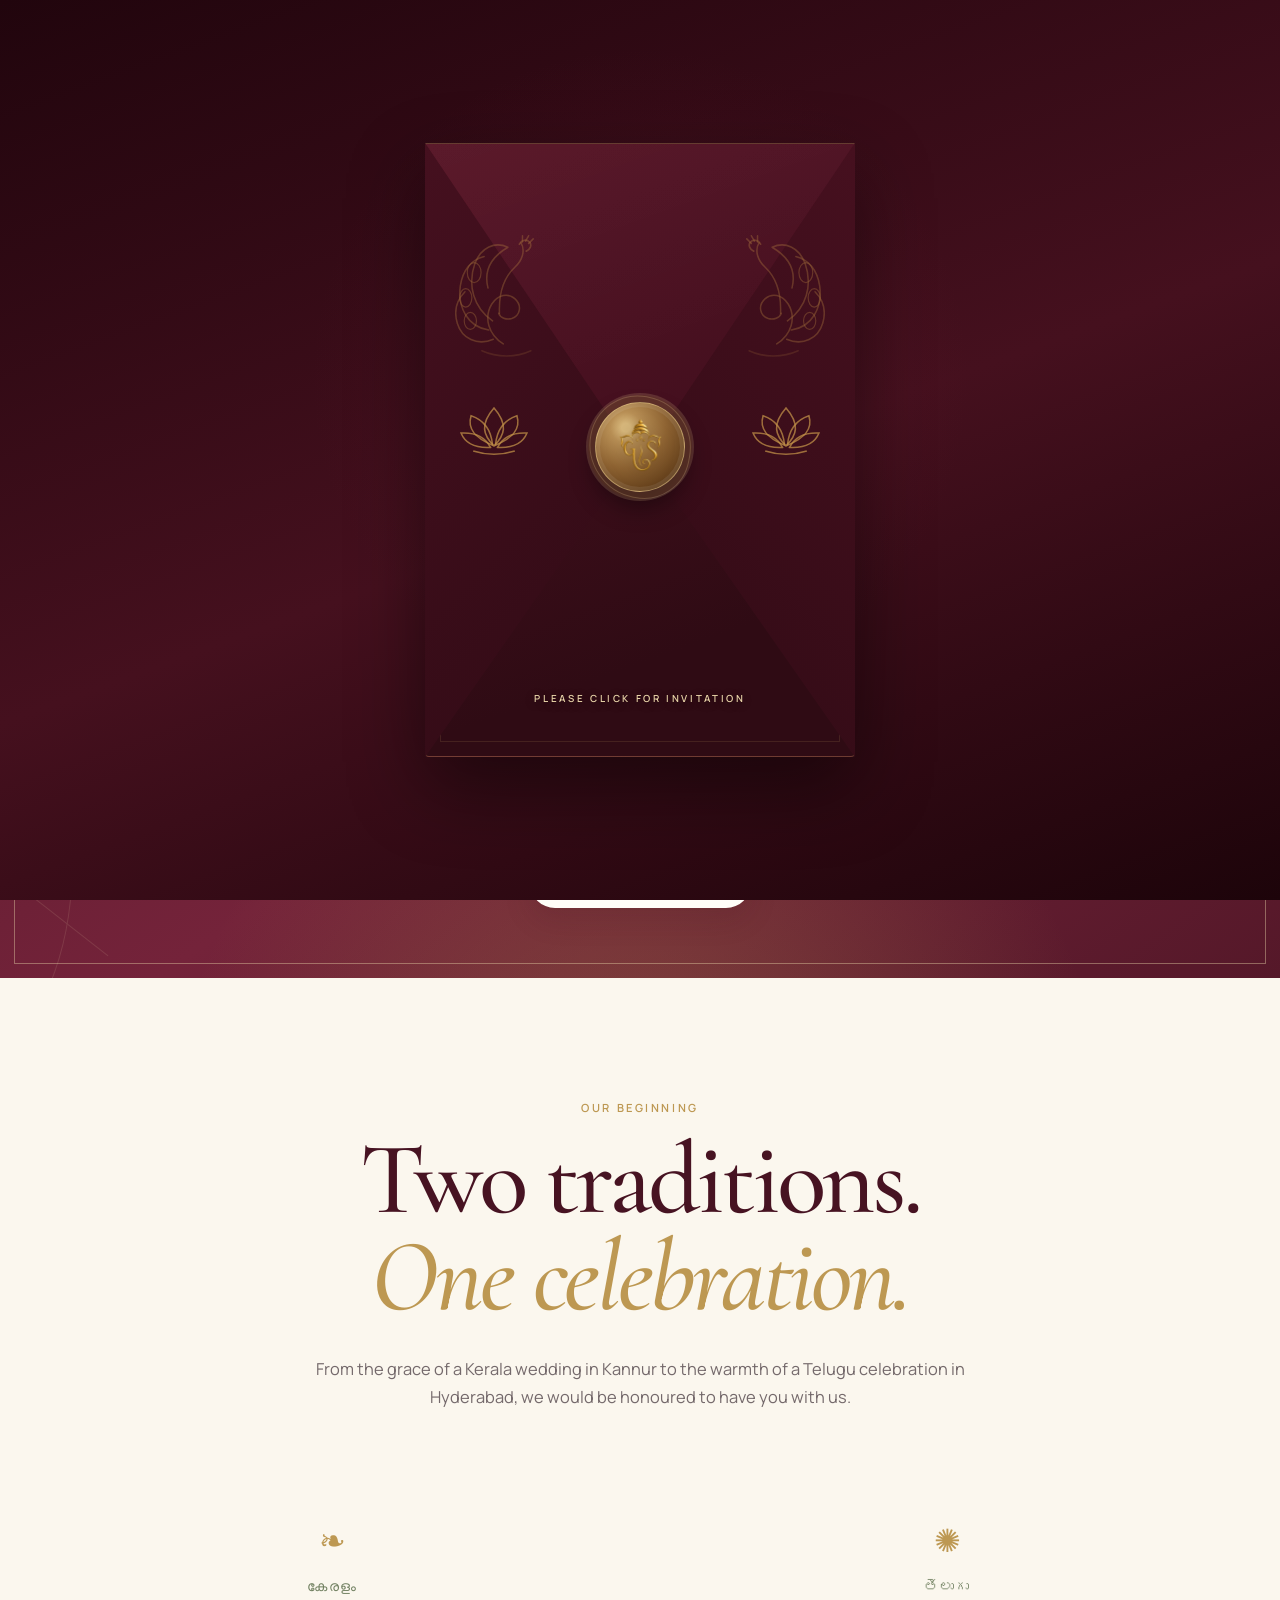
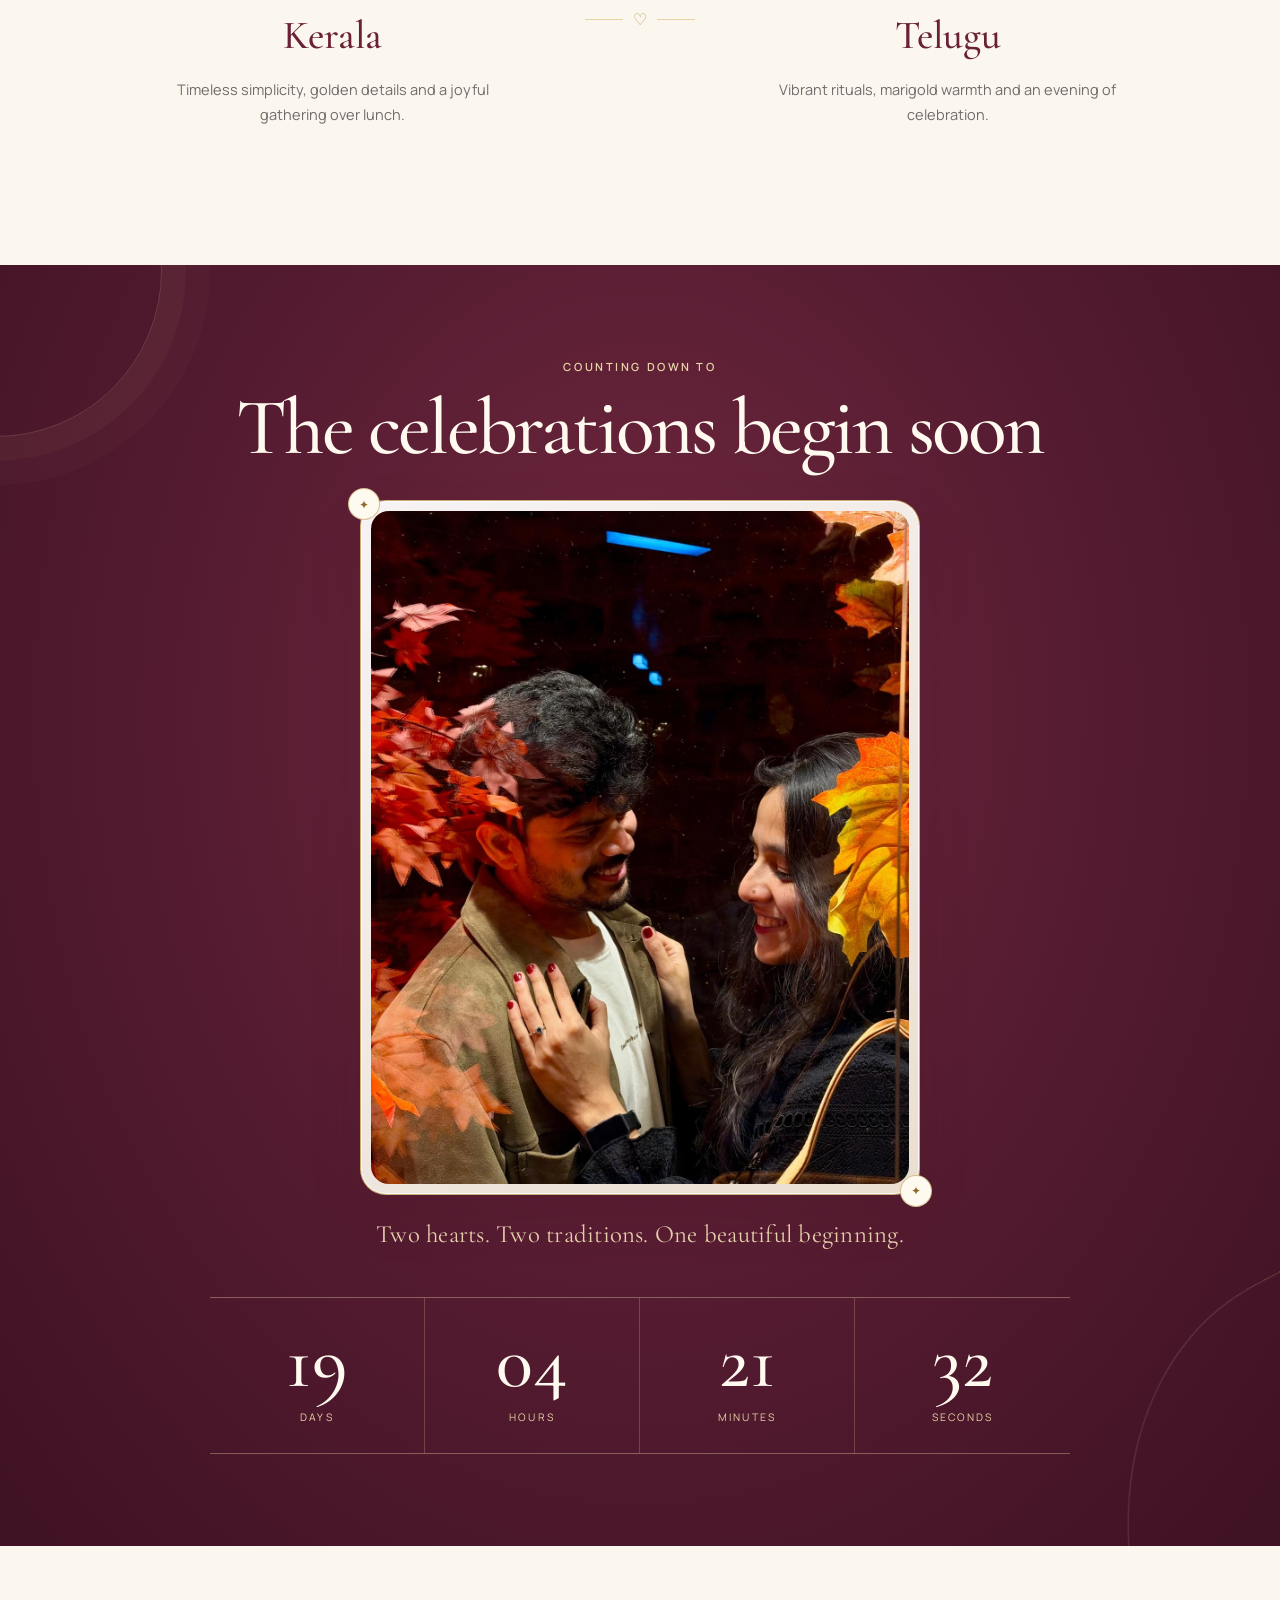
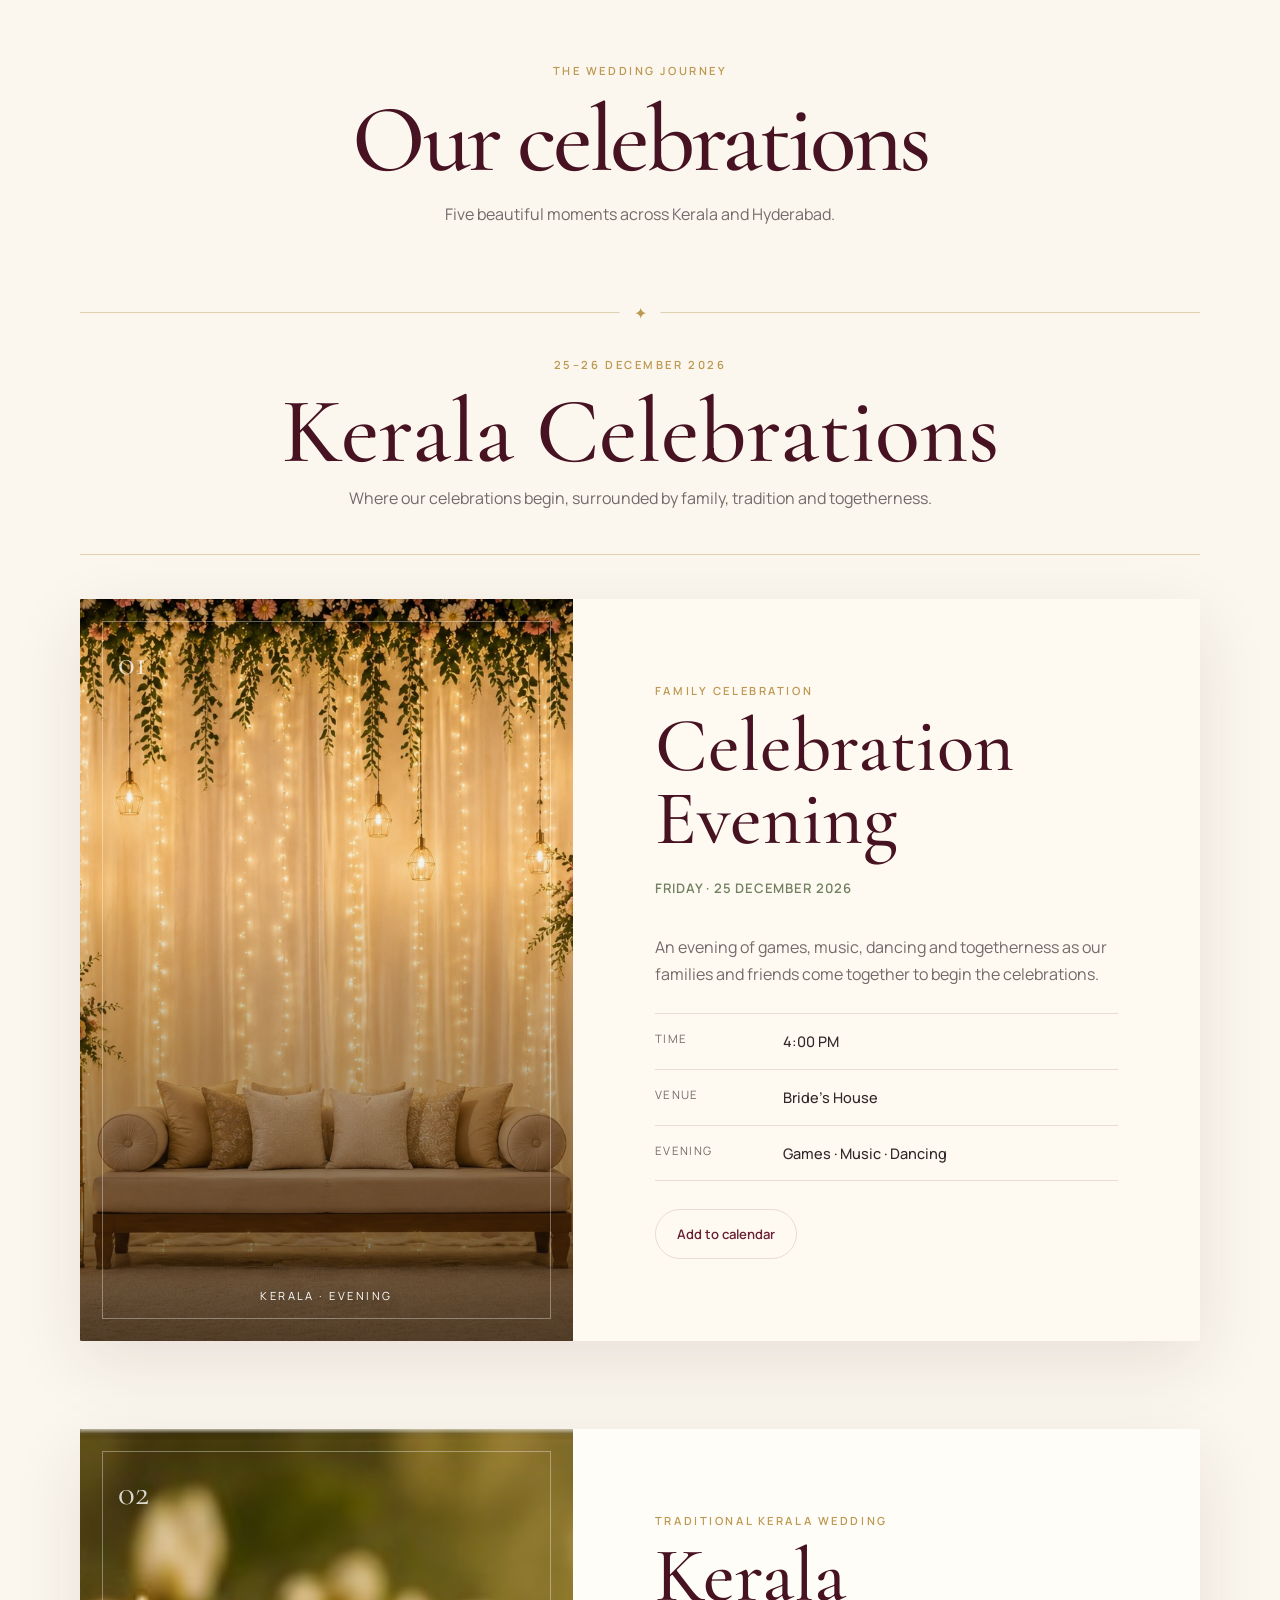
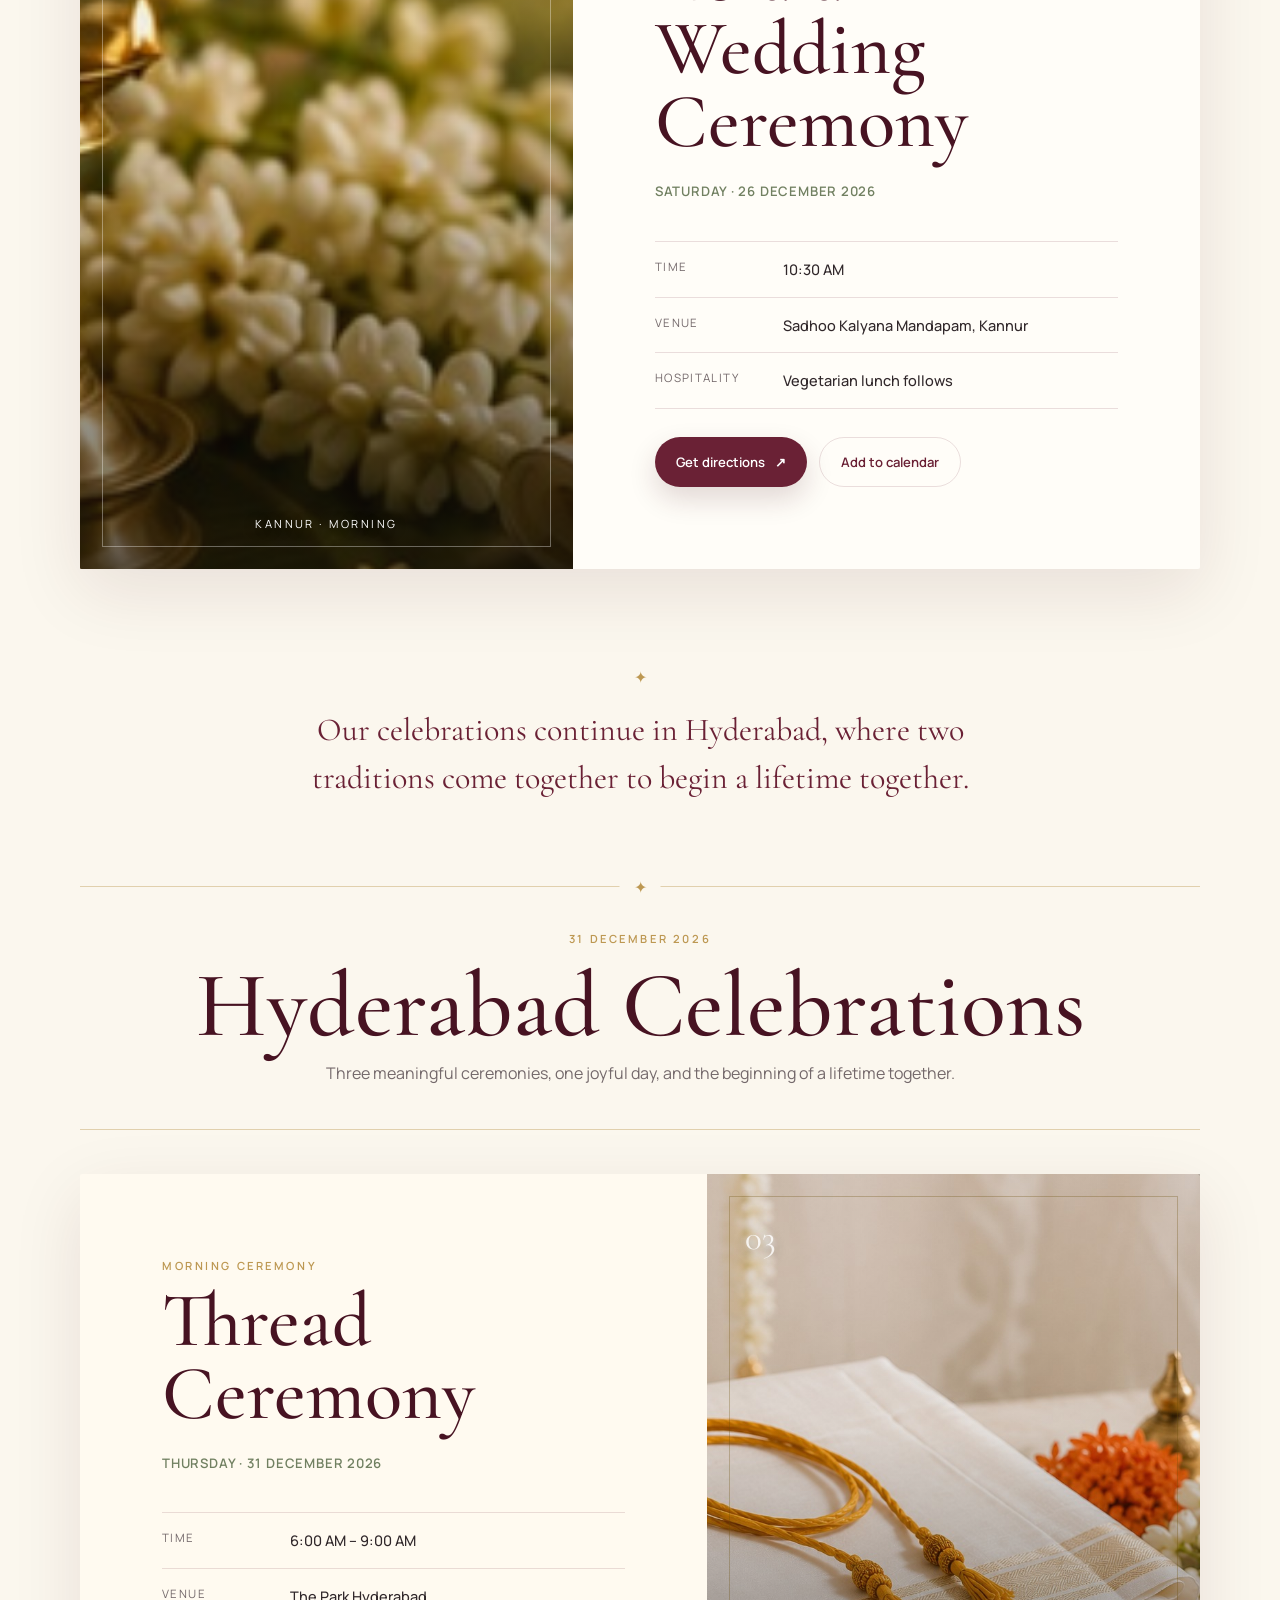
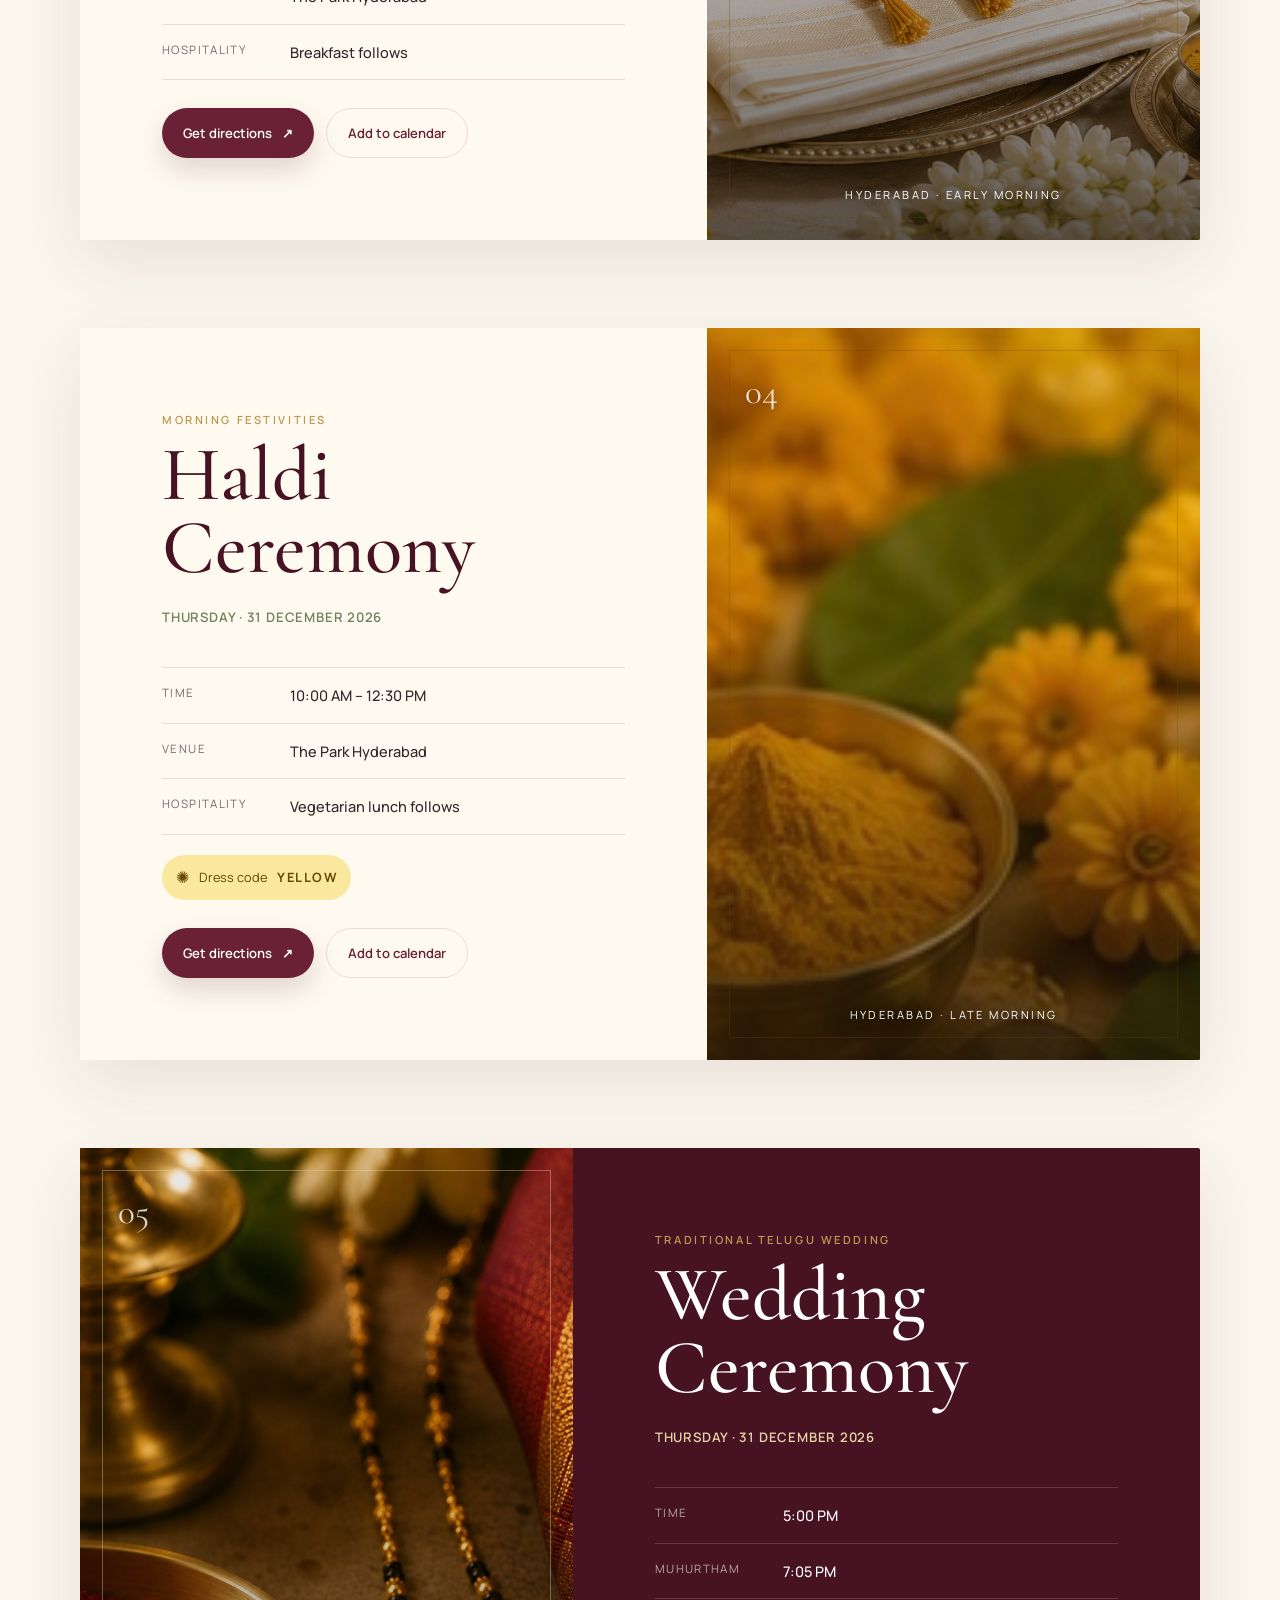
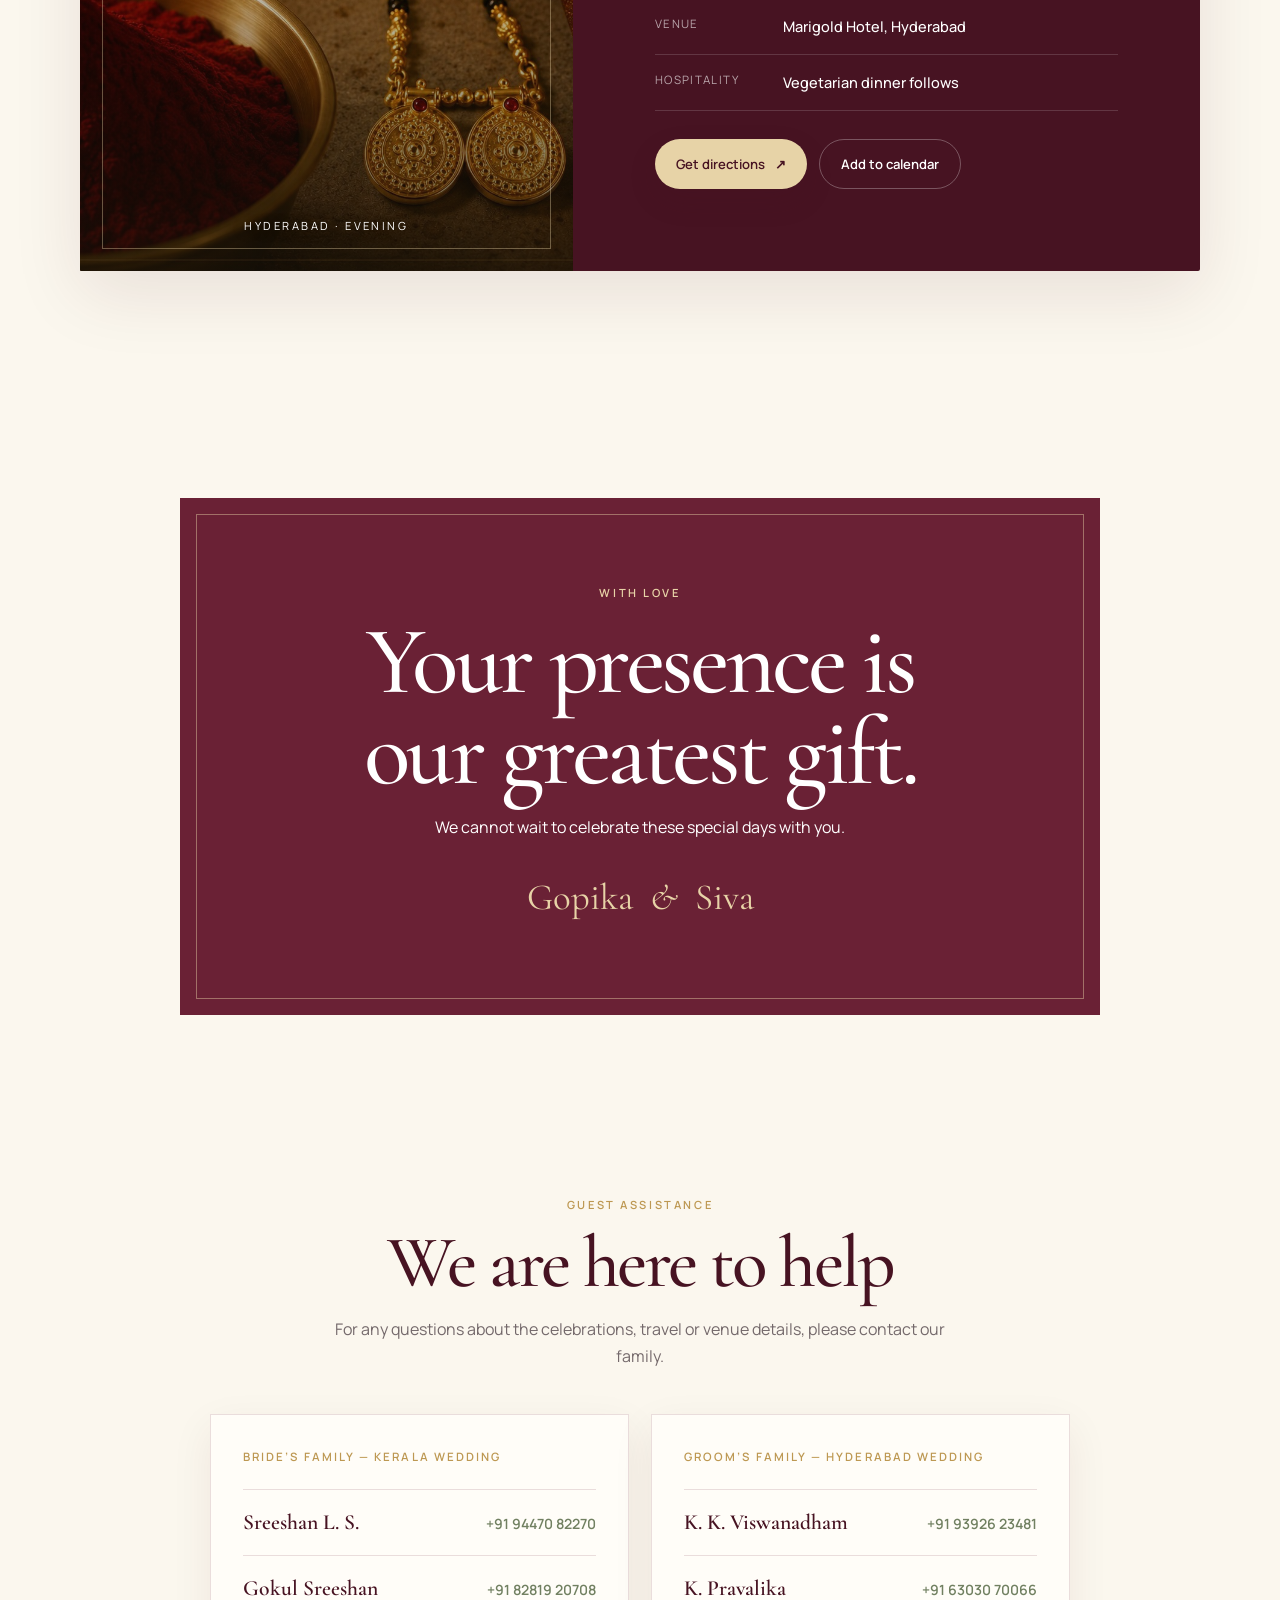
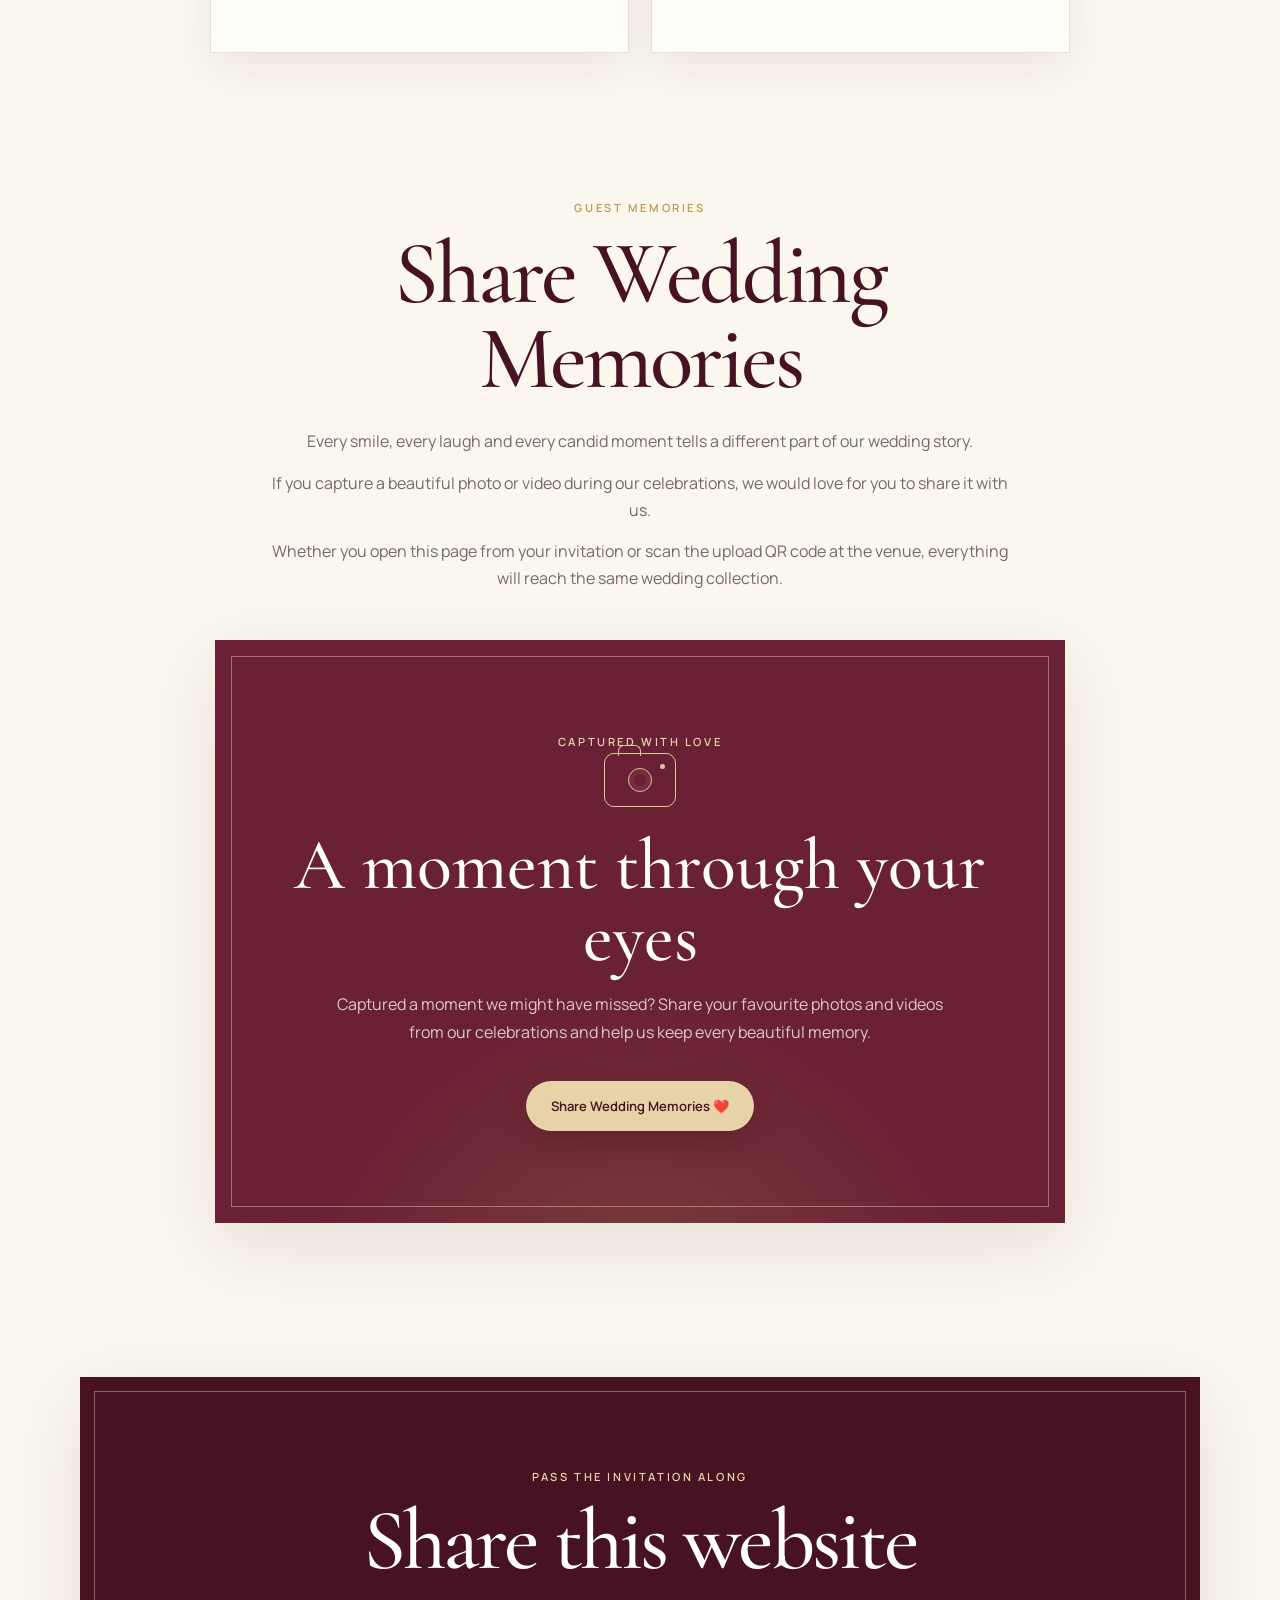
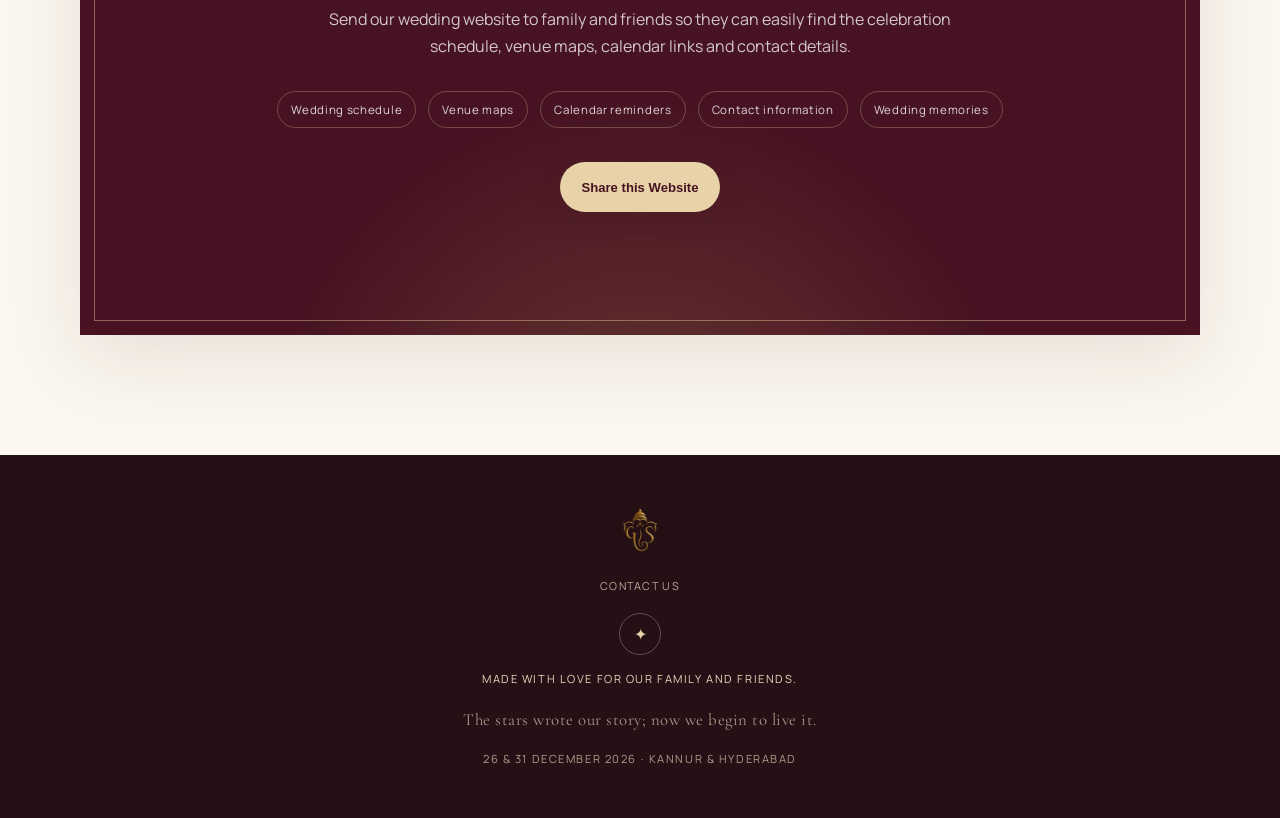
==== commit f602ac17: "Add files via upload" ====
--- a/index.html
+++ b/index.html
@@ -1690,6 +1690,42 @@
   .invitation-gate,.invite-card,.invite-flap,.invite-seal,.invite-tap{transition:none!important}
 }
 
+
+/* Countdown — Deep Burgundy & Champagne Gold edition */
+.countdown-section {
+  background: radial-gradient(ellipse at 50% 35%, #70283f 0%, #541b30 52%, #3e1123 100%);
+  color: #fff9ef;
+}
+.countdown-section::before {
+  border-color: rgba(231,211,167,.19);
+  box-shadow: 0 0 0 24px rgba(231,211,167,.035), 0 0 0 48px rgba(231,211,167,.025);
+}
+.countdown-section::after {
+  content: "";
+  position: absolute;
+  right: -110px;
+  bottom: -165px;
+  width: 300px;
+  height: 390px;
+  border: 1px solid rgba(231,211,167,.19);
+  border-radius: 90% 0 90% 0;
+  transform: rotate(-28deg);
+  pointer-events: none;
+}
+.countdown-section h2 { color: #fff9ef; }
+.countdown-section .eyebrow, .countdown-section .pale { color: #e7d3a7; }
+.countdown-section .engagement-caption { color: #ead5b1; }
+.countdown-section .countdown {
+  border-top-color: rgba(231,211,167,.38);
+  border-bottom-color: rgba(231,211,167,.38);
+}
+.countdown-section .countdown div { border-right-color: rgba(231,211,167,.24); }
+.countdown-section .countdown strong { color: #fff9ef; }
+.countdown-section .countdown span { color: #e7d3a7; opacity: 1; }
+@media (max-width: 780px) {
+  .countdown-section::after { right: -200px; opacity: .65; }
+}
+
 </style>
 <meta content="Gopika &amp; Siva — Wedding Celebrations" property="og:title"/><meta content="Join us for our Kerala and Telugu wedding celebrations on 26 and 31 December 2026." property="og:description"/><meta content="website" property="og:type"/><meta content="https://sivaskinthada-web.github.io/Gopika-Siva-Wedding/" property="og:url"/><meta content="https://sivaskinthada-web.github.io/Gopika-Siva-Wedding/social-preview.jpg" property="og:image"/><meta content="1200" property="og:image:width"/><meta content="630" property="og:image:height"/><meta content="summary_large_image" name="twitter:card"/><meta content="Gopika &amp; Siva — Wedding Celebrations" name="twitter:title"/><meta content="Two traditions. One celebration. 26 &amp; 31 December 2026." name="twitter:description"/><meta content="https://sivaskinthada-web.github.io/Gopika-Siva-Wedding/social-preview.jpg" name="twitter:image"/><link href="https://sivaskinthada-web.github.io/Gopika-Siva-Wedding/" rel="canonical"/><link href="favicon.ico" rel="icon"/><link href="favicon-32.png" rel="icon" sizes="32x32"/><link href="favicon-192.png" rel="apple-touch-icon" sizes="192x192"/></head>
 <body>
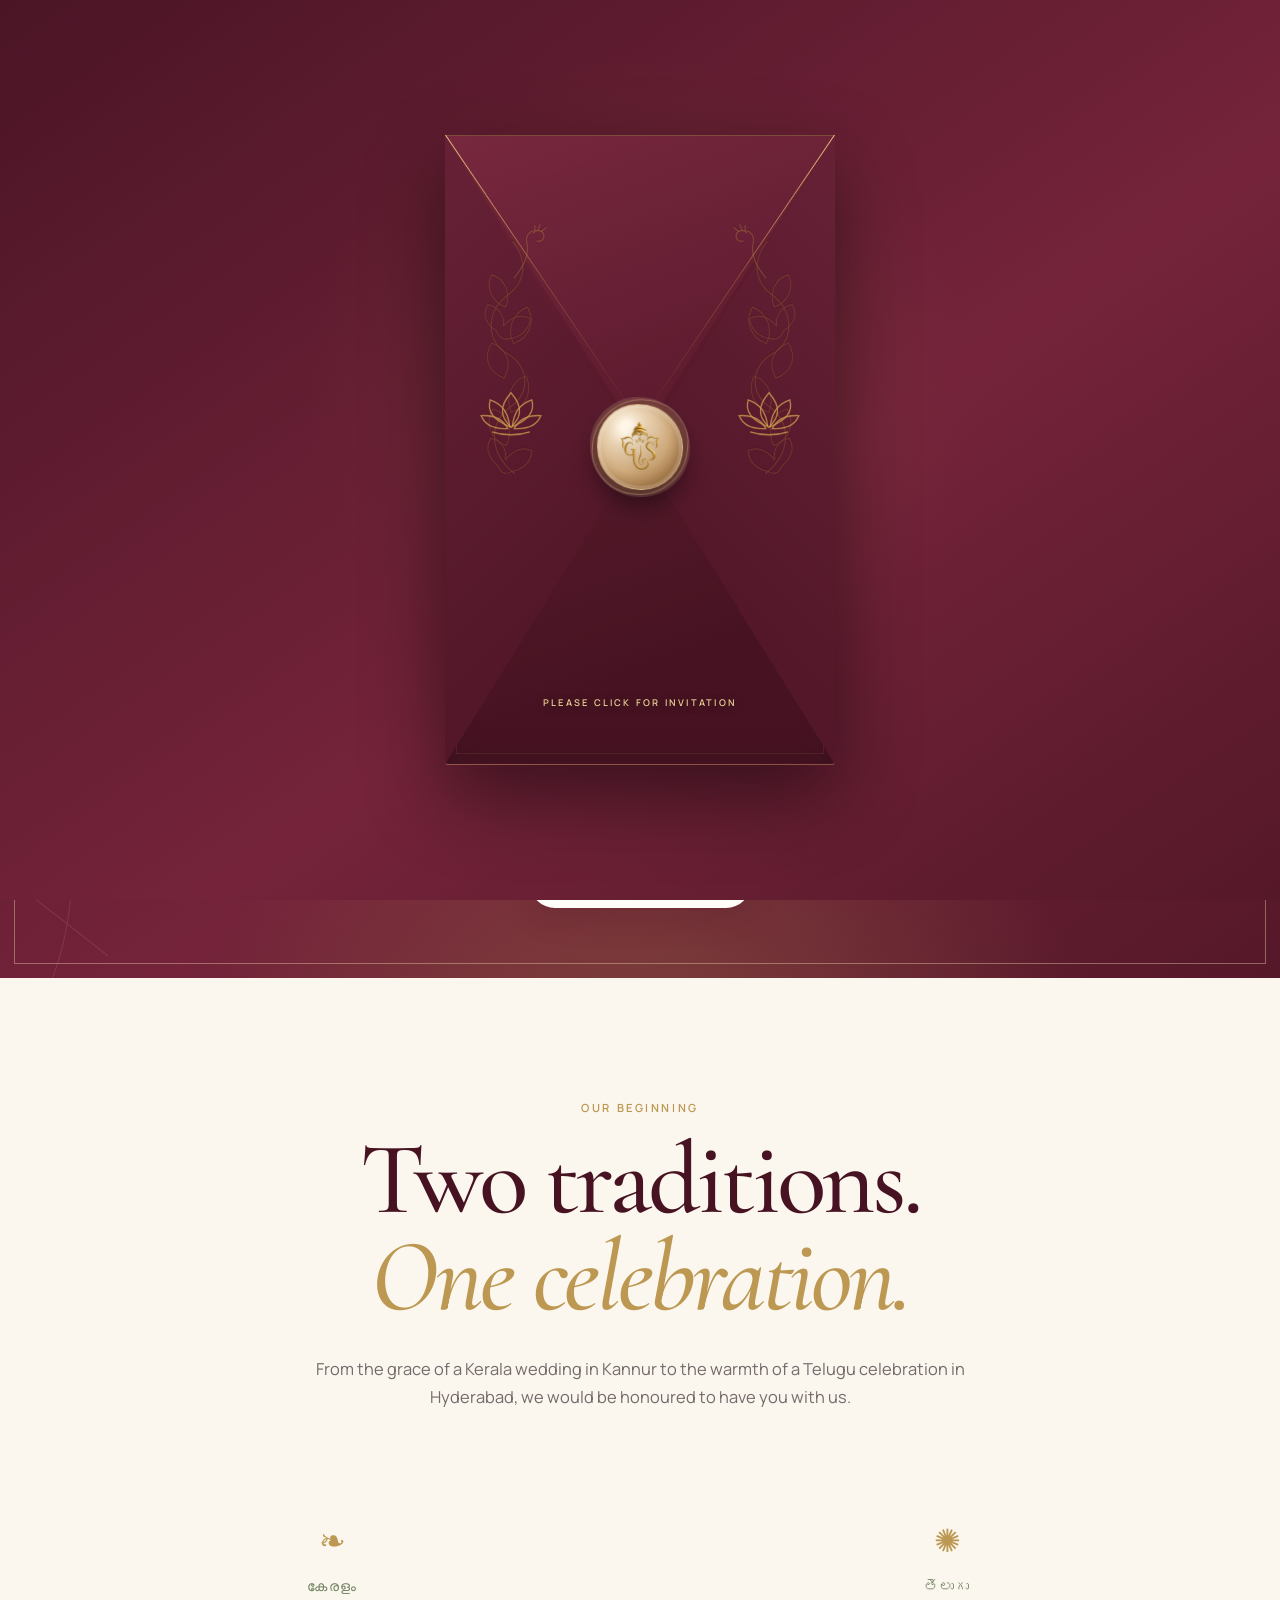
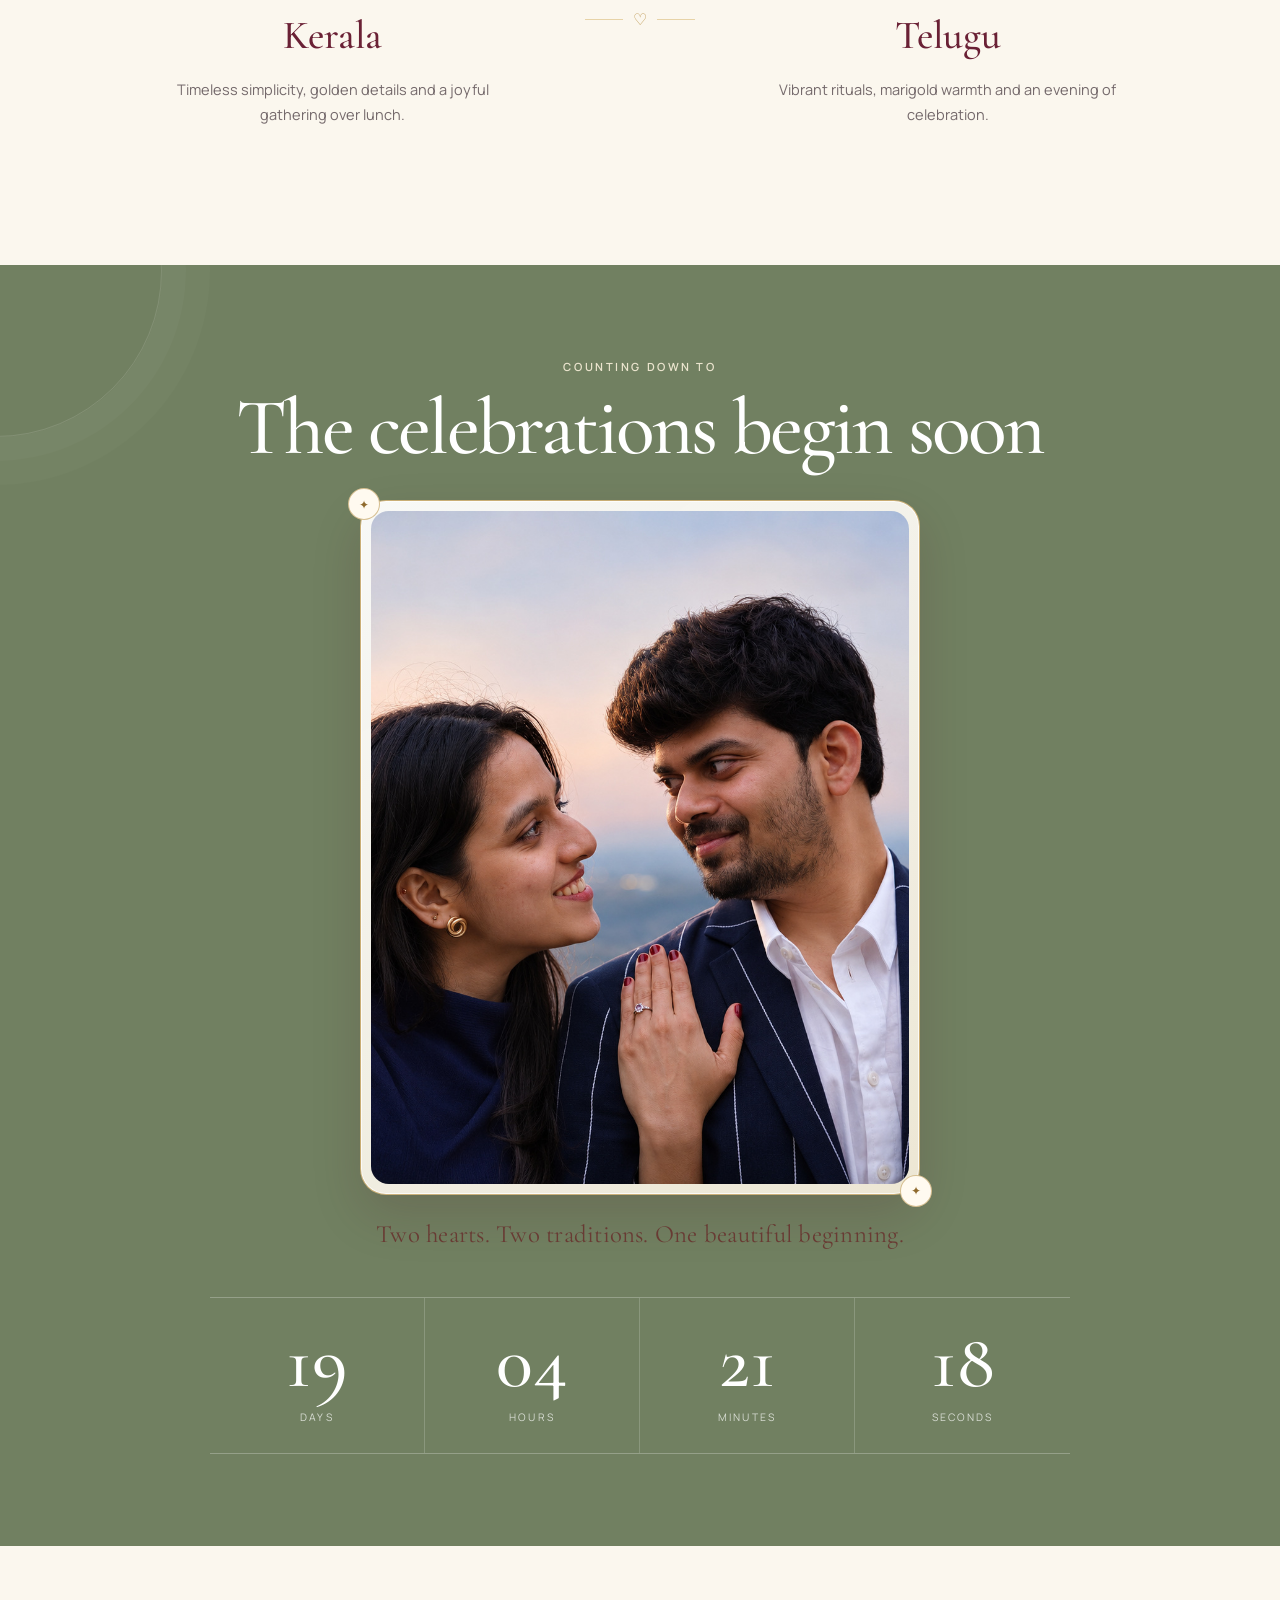
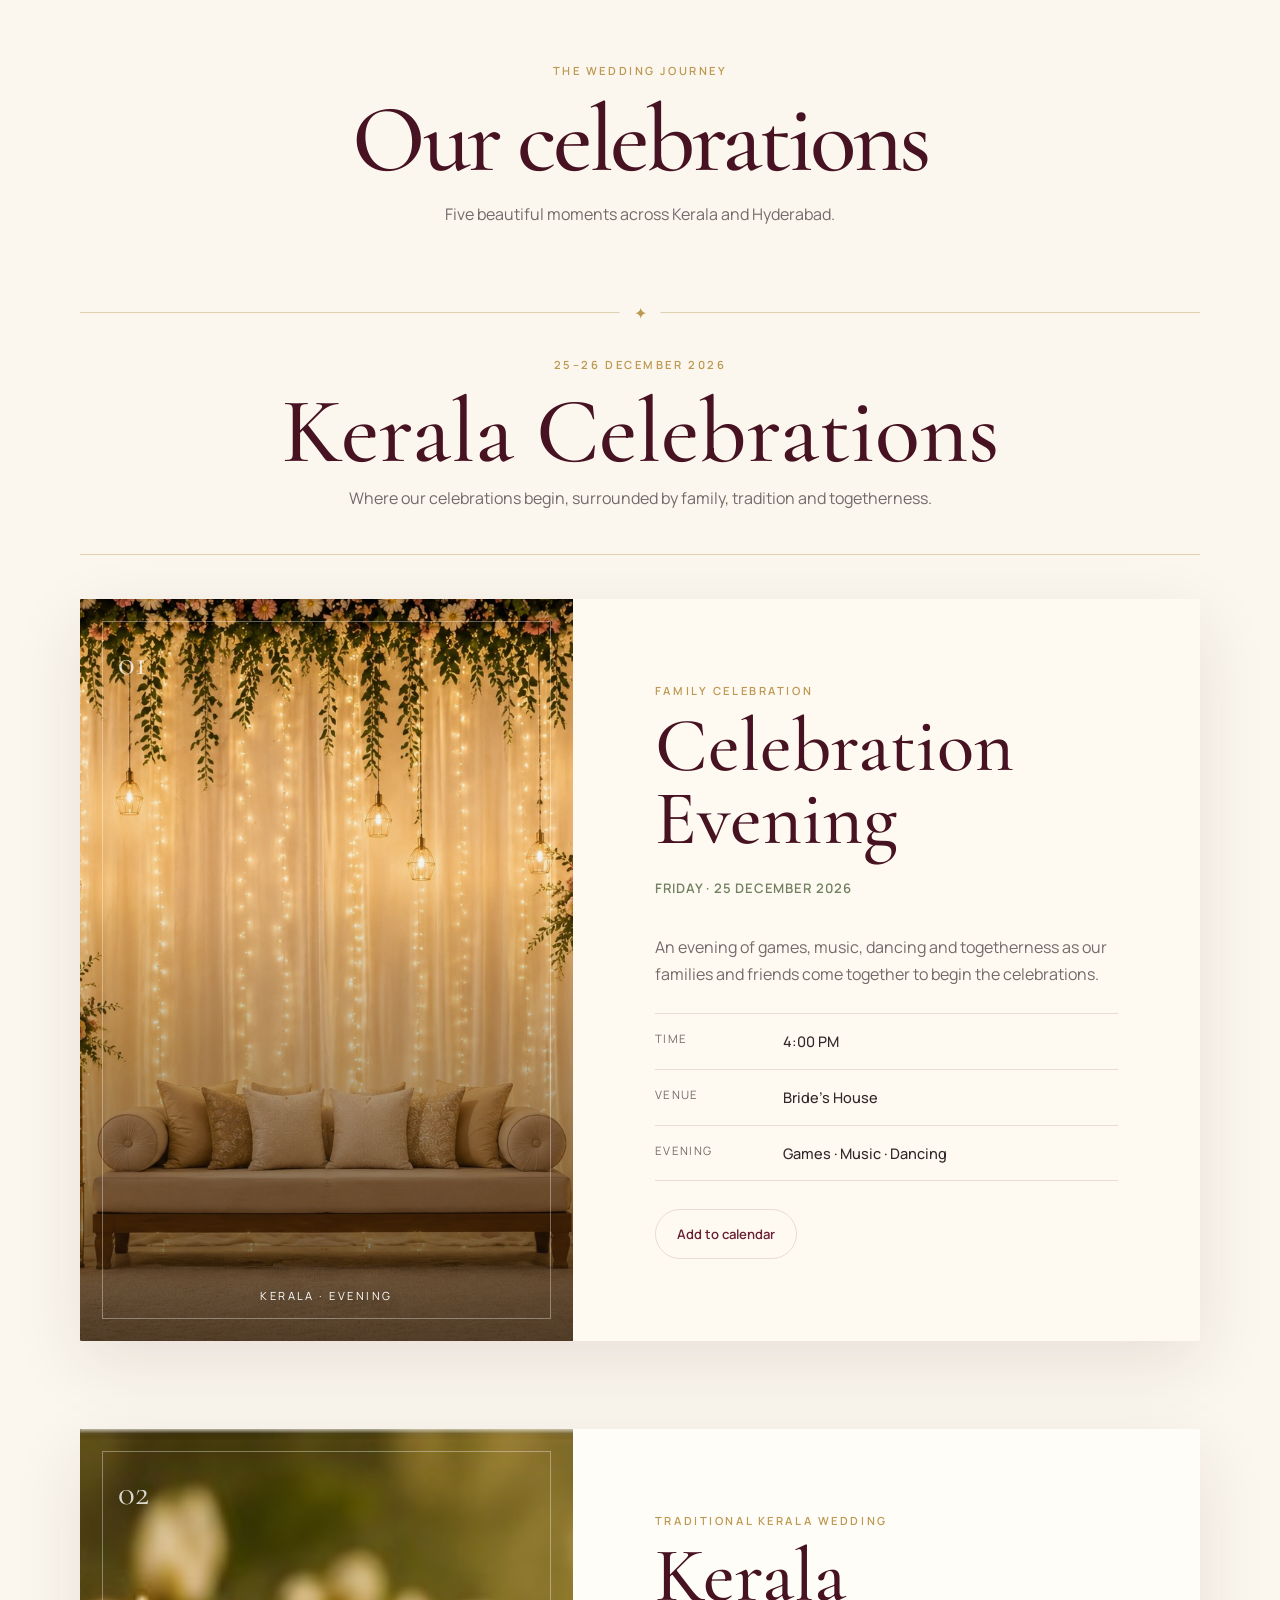
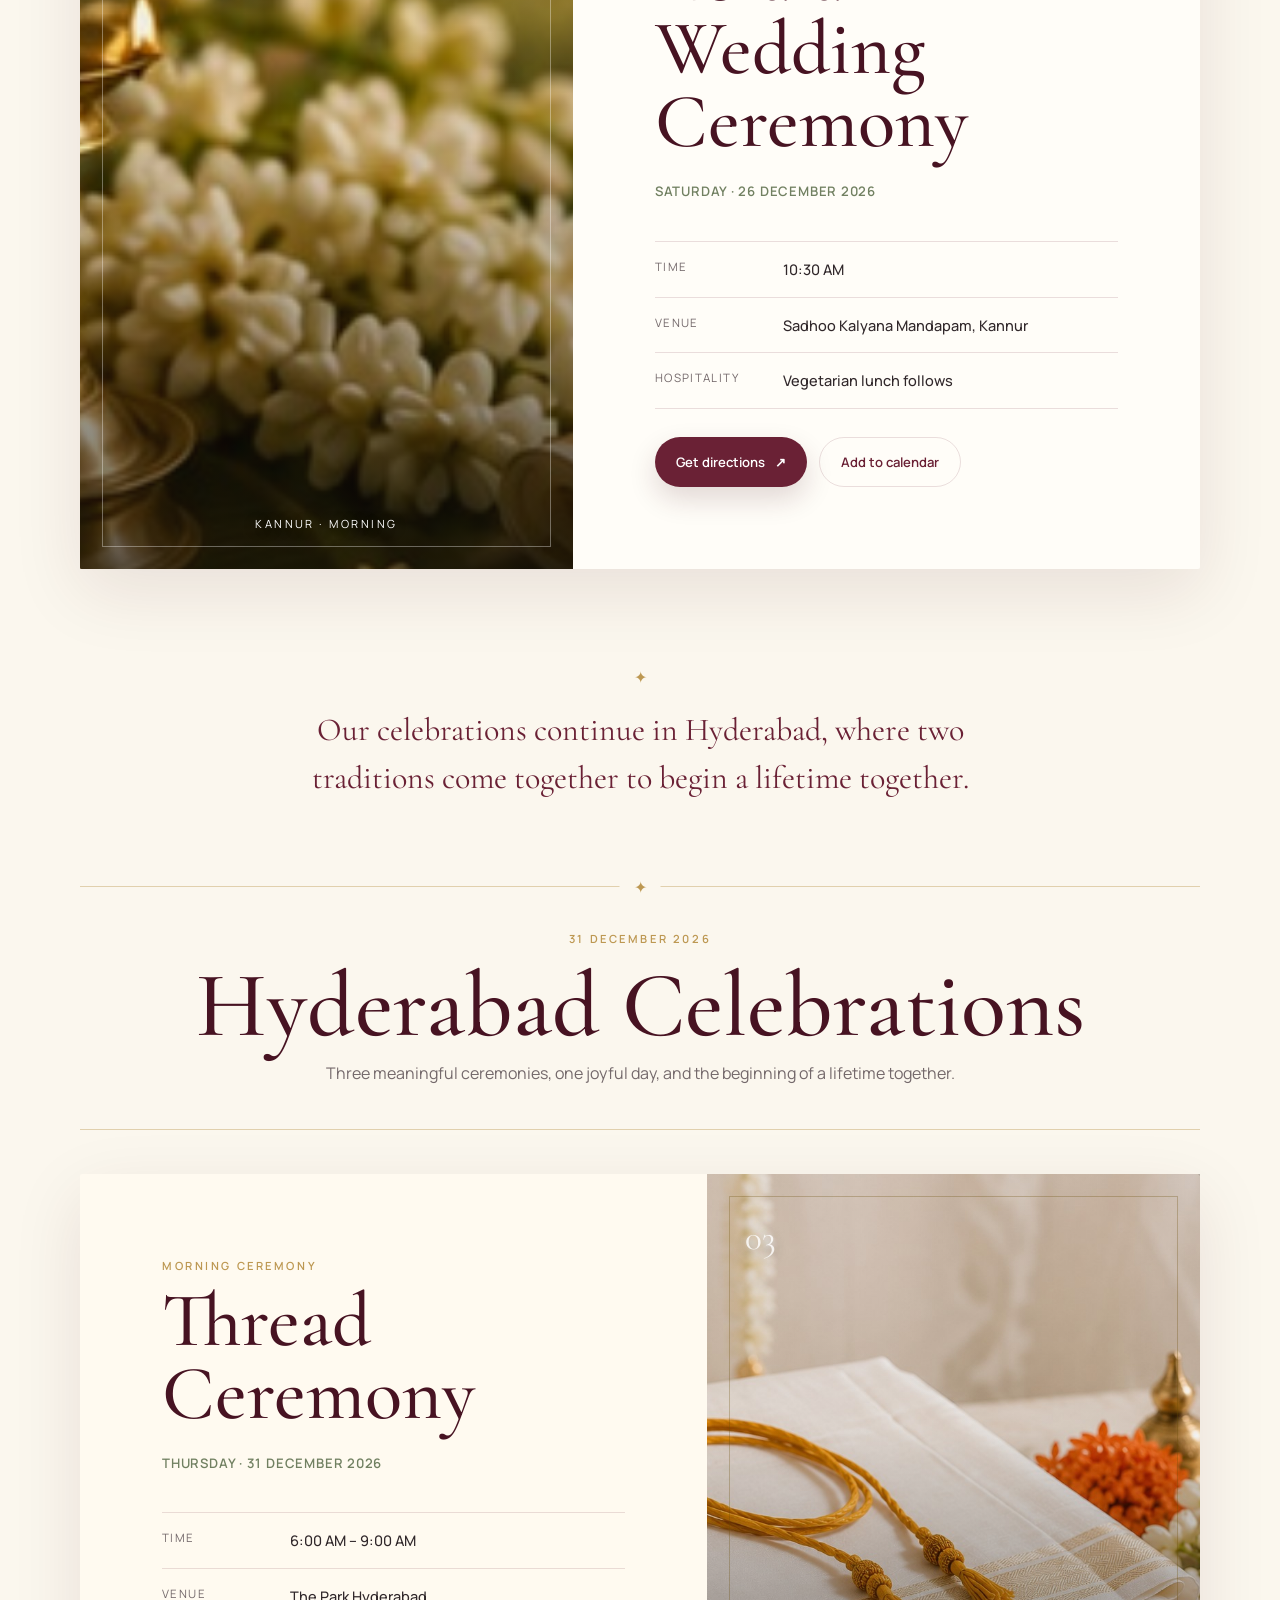
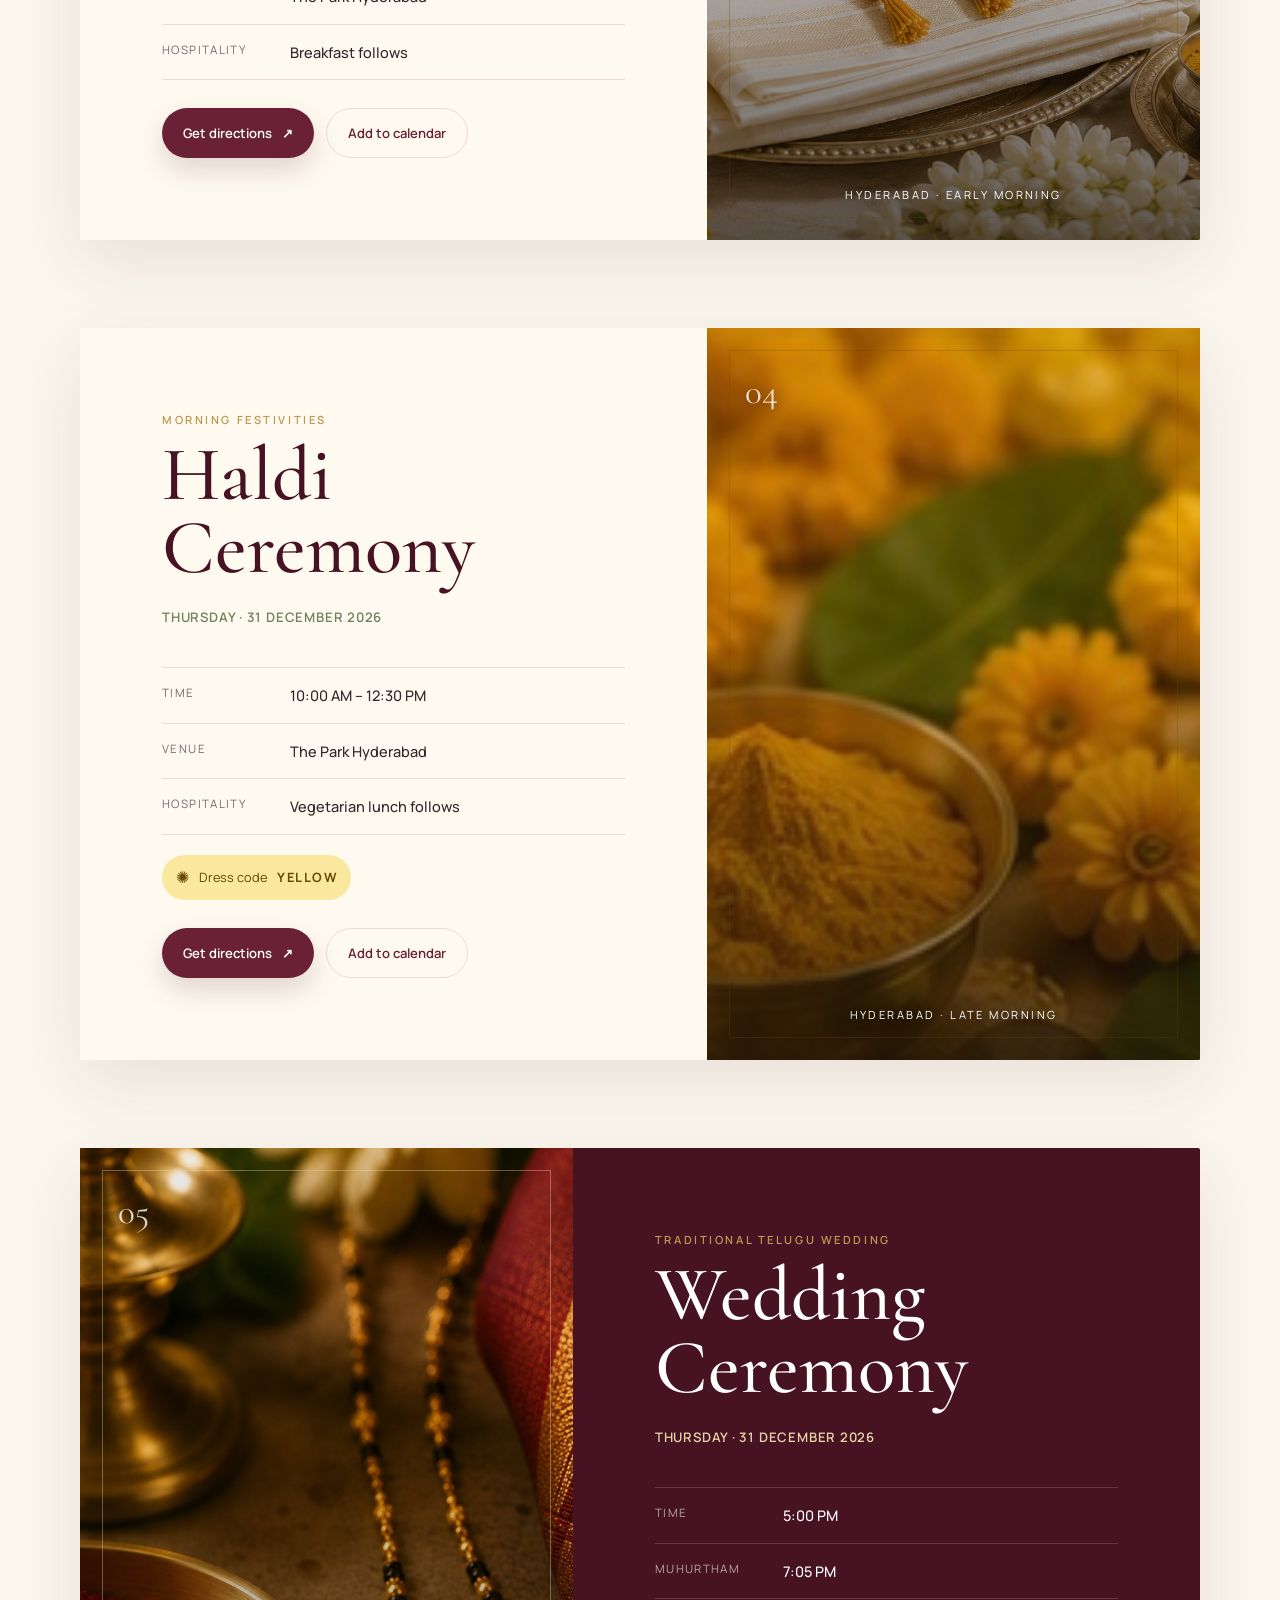
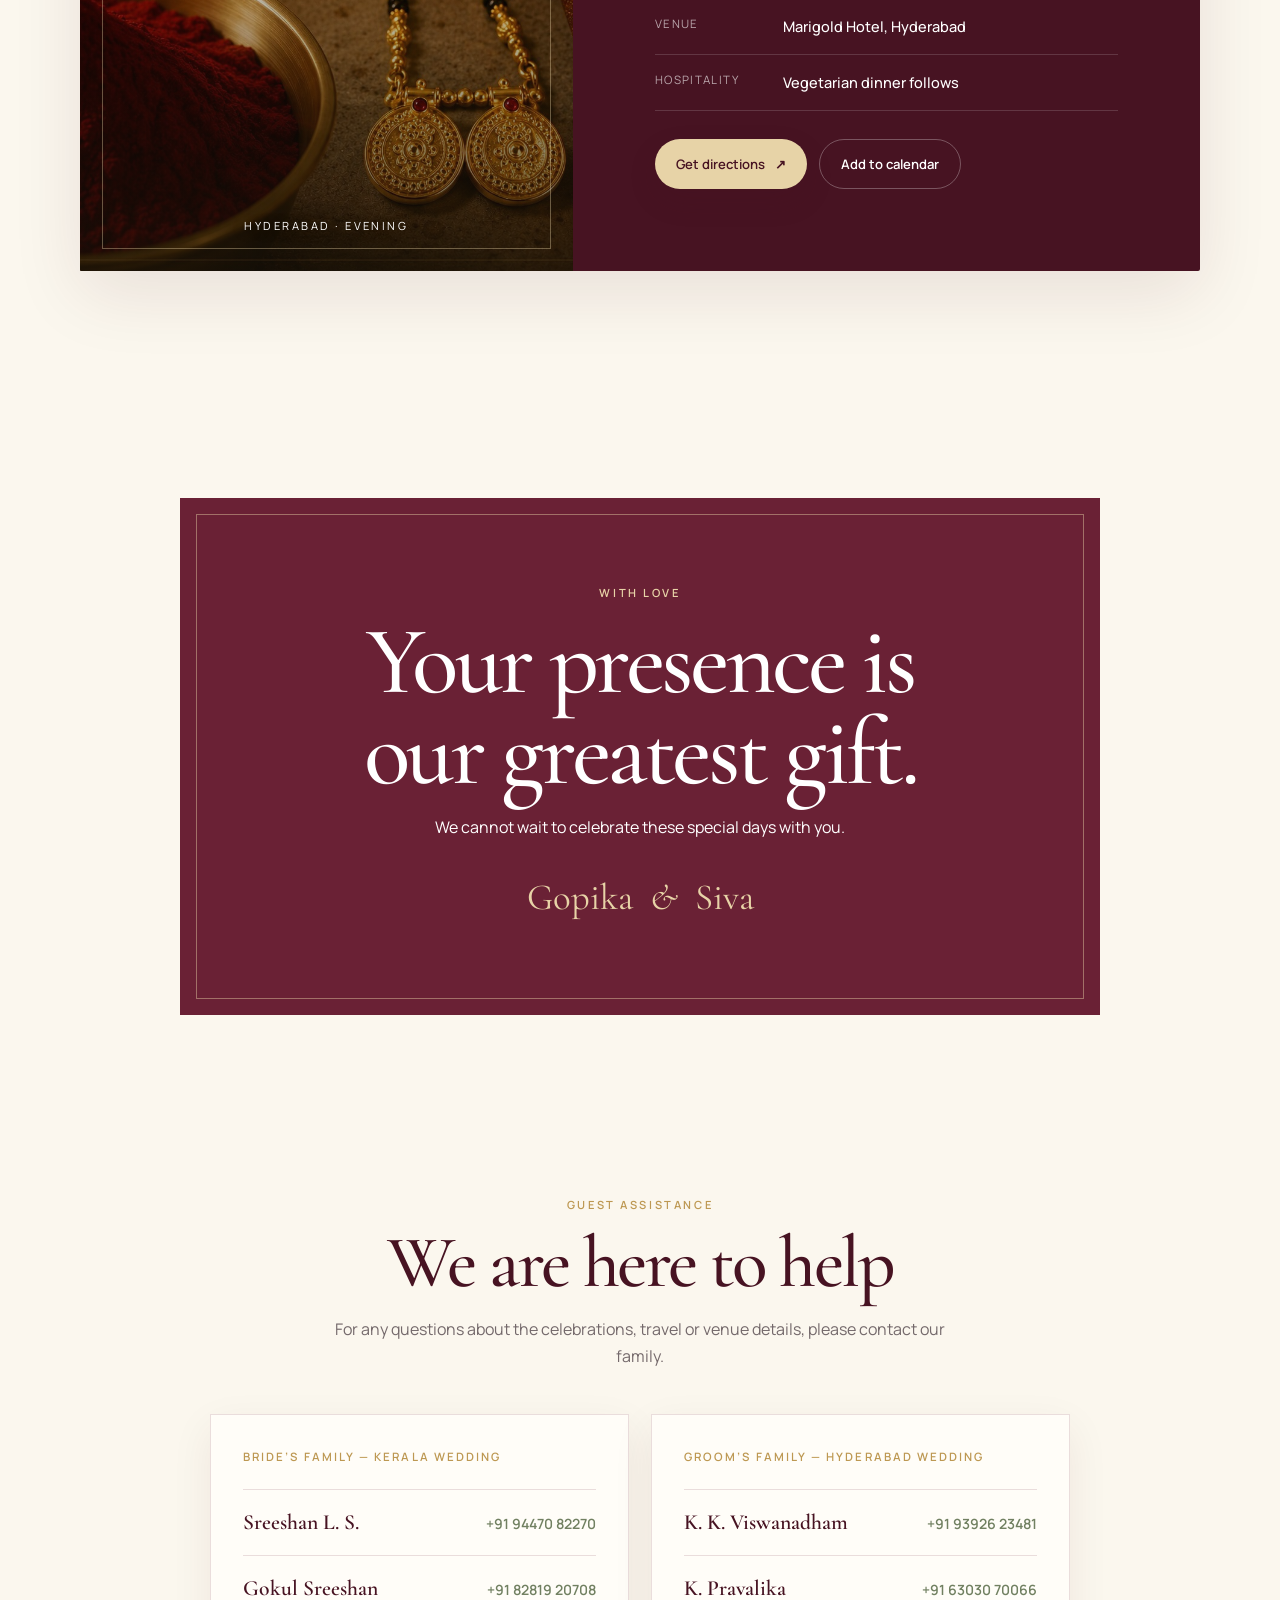
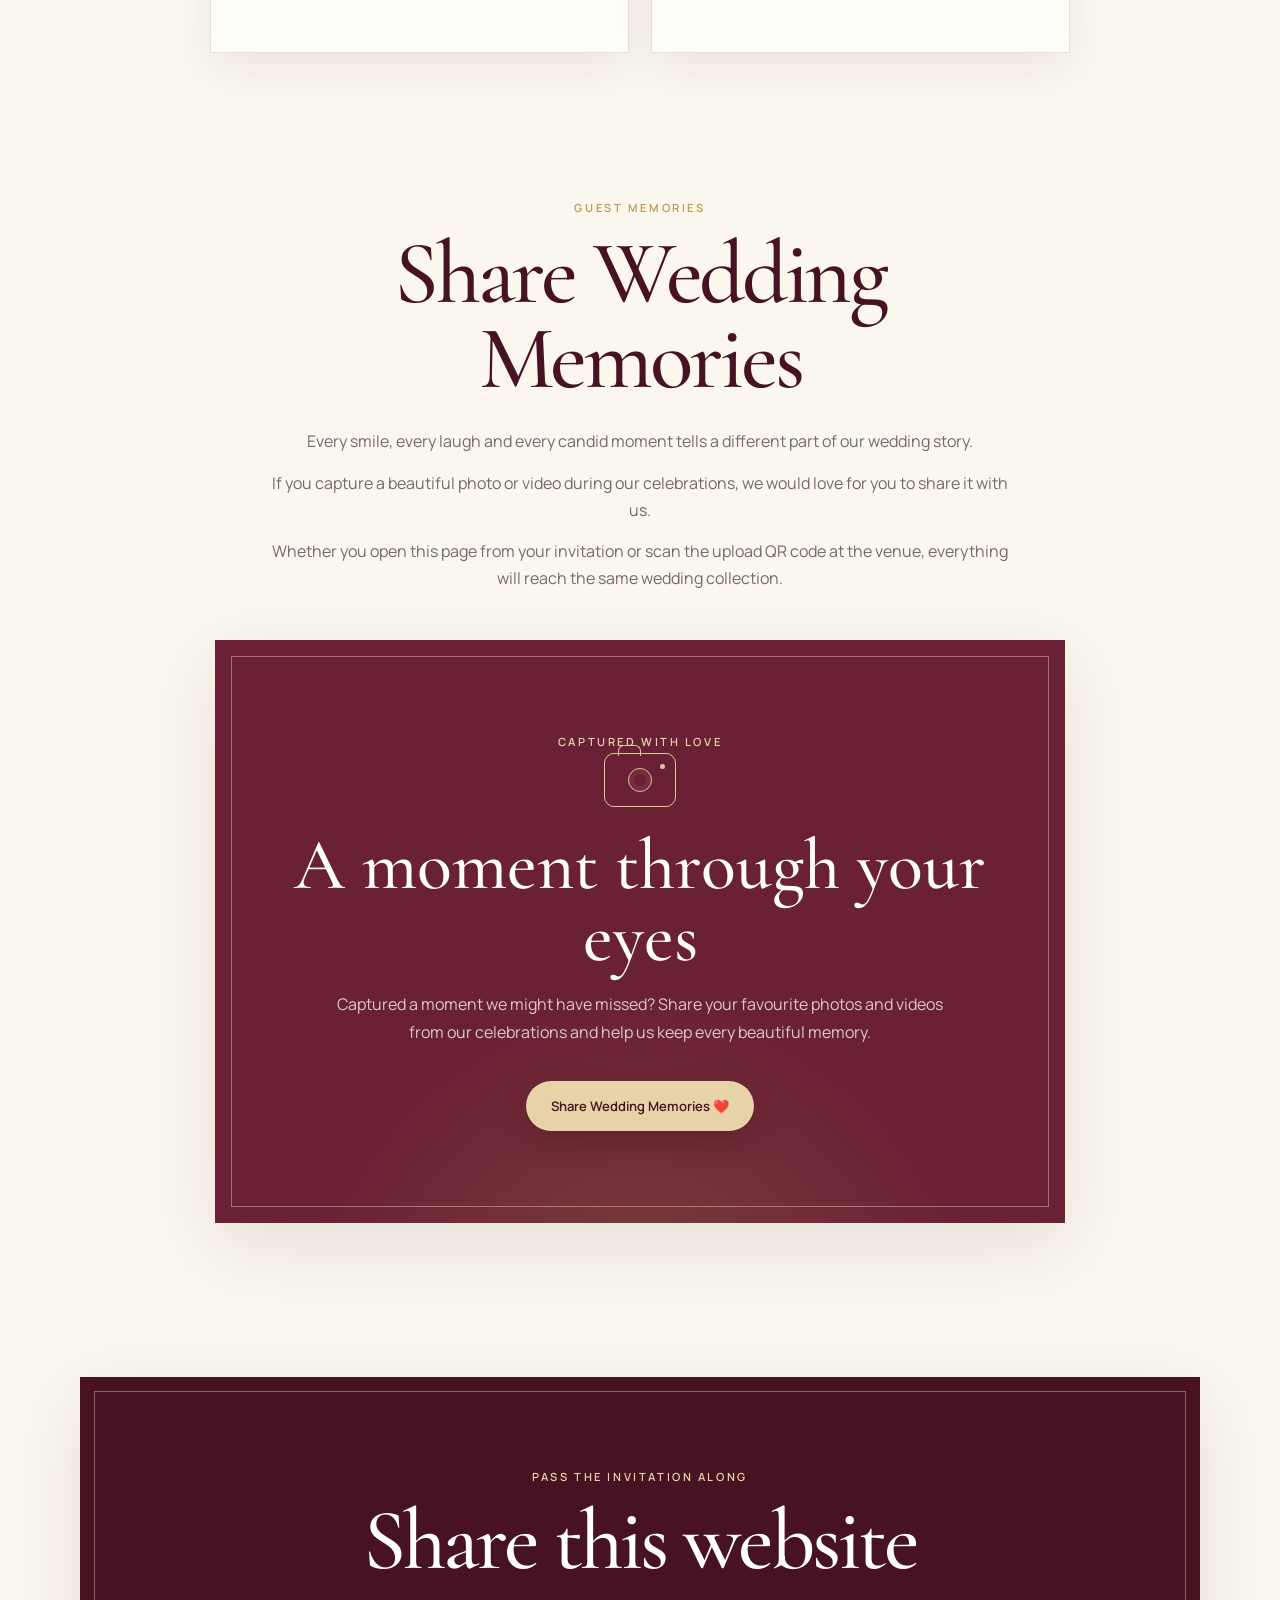
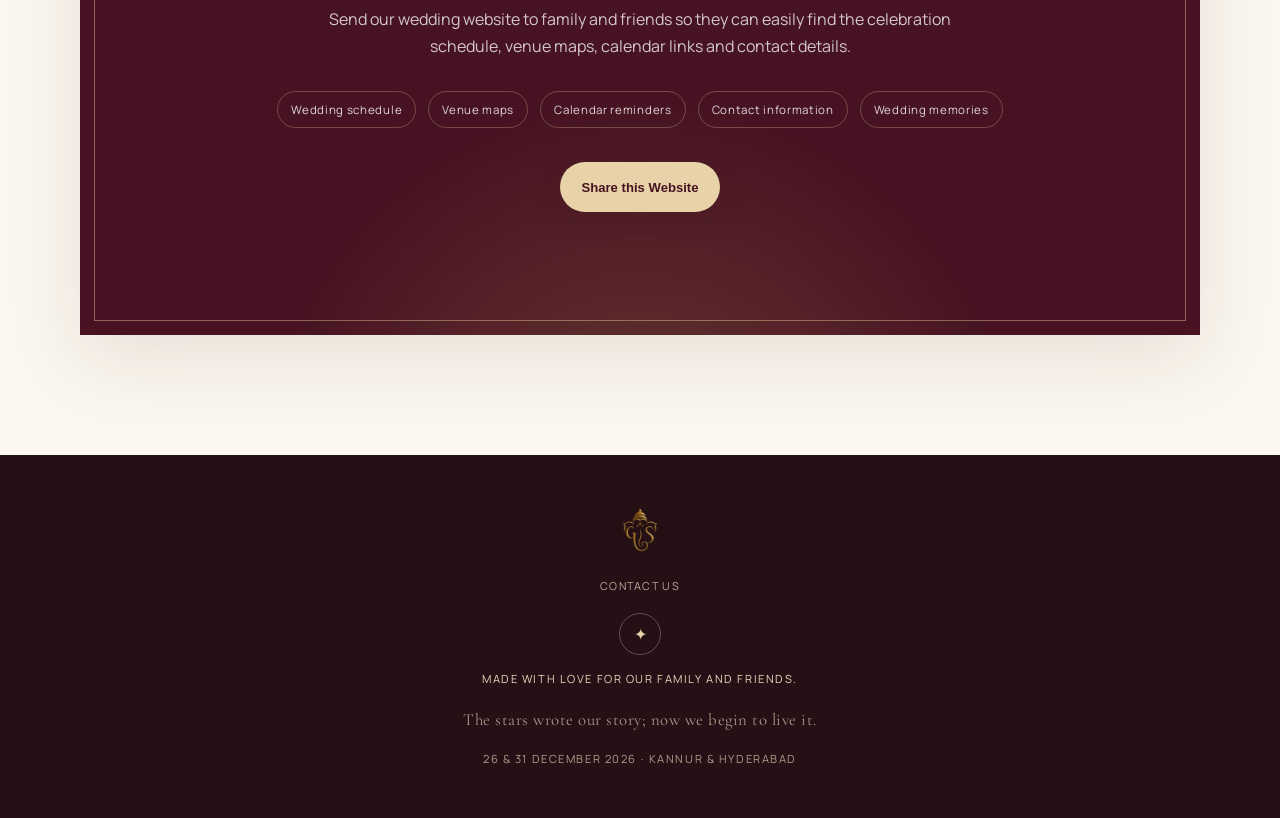
==== commit cc13694d: "Add files via upload" ====
--- a/index.html
+++ b/index.html
@@ -1,3 +1,5 @@
+<!-- Wedding Edition 4.7 — Harmonized Burgundy Palette -->
+<!-- Wedding Edition 4.6 — Embossed Reference Match -->
 <!-- Wedding Edition 4.5 — Peacock + Lotus Invitation Reveal -->
 <!-- Wedding Edition 4.2 — Reference-inspired Invitation Reveal -->
 <!-- Wedding Edition 4.0 — Interactive Burgundy Envelope -->
@@ -1319,7 +1321,8 @@
 
 
 
-/* Wedding Edition 4.5 — Peacock + Lotus Golden Reveal */
+
+/* Wedding Edition 4.6 — Embossed Reference Match */
 html.invitation-locked,
 html.invitation-locked body { overflow: hidden; }
 
@@ -1330,52 +1333,55 @@
   display: grid;
   place-items: center;
   min-height: 100svh;
-  padding: 18px;
+  padding: 14px;
   overflow: hidden;
   background:
-    radial-gradient(circle at 50% 42%, rgba(128,34,60,.18), transparent 40%),
-    linear-gradient(160deg, #21050d 0%, #45101e 53%, #1d040a 100%);
+    radial-gradient(circle at 50% 43%, rgba(189,152,82,.10), transparent 41%),
+    linear-gradient(145deg, #4b1526 0%, #74233a 58%, #551829 100%);
   transition: opacity .85s ease, visibility .85s ease;
 }
 
 .invite-scene {
-  width: min(430px, 92vw);
-  perspective: 1800px;
+  width: min(390px, 90vw);
+  perspective: 1900px;
 }
 
 .invite-envelope {
   position: relative;
   width: 100%;
-  aspect-ratio: .70 / 1;
+  aspect-ratio: .62 / 1;
   cursor: pointer;
   transform-style: preserve-3d;
-  filter: drop-shadow(0 30px 38px rgba(0,0,0,.46));
+  filter: drop-shadow(0 30px 40px rgba(0,0,0,.48));
 }
 
 .invite-back {
   position: absolute;
   inset: 0;
-  border-radius: 4px;
+  border-radius: 3px;
   background:
-    radial-gradient(circle at 35% 20%, rgba(255,255,255,.018), transparent 18%),
-    linear-gradient(160deg,#4f1223,#2f0b14 78%);
-  border: 1px solid rgba(228,186,104,.25);
+    linear-gradient(160deg, rgba(255,255,255,.025), transparent 34%),
+    linear-gradient(160deg, #6a2135 0%, #471322 79%);
+  border: 1px solid rgba(231,190,111,.30);
+  box-shadow:
+    inset 0 0 0 1px rgba(255,255,255,.012),
+    inset 0 0 35px rgba(0,0,0,.18);
 }
 
 .invite-back::after {
-  content:"";
-  position:absolute;
-  inset:14px;
-  border:1px solid rgba(228,186,104,.12);
+  content: "";
+  position: absolute;
+  inset: 10px;
+  border: 1px solid rgba(231,190,111,.09);
 }
 
 .invite-card {
   position:absolute;
   z-index:2;
-  left:7%;
-  right:7%;
-  top:8%;
-  height:84%;
+  left:8%;
+  right:8%;
+  top:6%;
+  height:88%;
   display:flex;
   flex-direction:column;
   align-items:center;
@@ -1383,12 +1389,14 @@
   padding:28px 24px;
   color:#55162a;
   text-align:center;
-  background:linear-gradient(180deg,#fffdf7 0%,#fff5e5 100%);
-  border:1px solid rgba(189,152,82,.52);
+  background:
+    radial-gradient(circle at 50% 0%, rgba(220,180,105,.09), transparent 26%),
+    linear-gradient(180deg,#fffdf7 0%,#fff4e3 100%);
+  border:1px solid rgba(189,152,82,.54);
   box-shadow:0 14px 28px rgba(0,0,0,.22);
   opacity:0;
   visibility:hidden;
-  transform:translateY(42%) scale(.93);
+  transform:translateY(43%) scale(.92);
   transform-origin:center bottom;
   transition:
     transform 1.2s cubic-bezier(.18,.78,.22,1),
@@ -1400,143 +1408,174 @@
 .invite-card::before {
   content:"";
   position:absolute;
-  inset:14px;
-  border:1px solid rgba(189,152,82,.36);
-}
-
-.invite-card-logo{width:58px;height:58px;object-fit:contain;margin-bottom:10px}
+  inset:13px;
+  border:1px solid rgba(189,152,82,.34);
+  pointer-events:none;
+}
+.invite-card-logo{width:56px;height:56px;object-fit:contain;margin-bottom:10px}
 .invite-card-kicker,.invite-card-copy,.invite-card-date{
-  margin:0;text-transform:uppercase;letter-spacing:.21em;font-size:.54rem
+  margin:0;text-transform:uppercase;letter-spacing:.20em;font-size:.53rem
 }
 .invite-card h1{
   margin:13px 0 11px;
   font-family:"Cormorant Garamond",Georgia,serif;
-  font-size:clamp(2.6rem,10vw,4.2rem);
+  font-size:clamp(2.6rem,10vw,4rem);
   font-weight:500;line-height:.9
 }
 .invite-card h1 em{color:#bd9852;font-weight:500}
 .invite-card-rule{display:flex;align-items:center;gap:10px;margin:16px 0 14px;color:#bd9852}
-.invite-card-rule span{width:48px;height:1px;background:currentColor;opacity:.55}
-.invite-card-rule b{font-size:.56rem}
+.invite-card-rule span{width:44px;height:1px;background:currentColor;opacity:.52}
+.invite-card-rule b{font-size:.55rem}
 
 .invite-panel,.invite-flap{position:absolute;inset:0;pointer-events:none}
 .invite-panel{z-index:5}
 .invite-panel-left{
   clip-path:polygon(0 0,50% 50%,0 100%);
-  background:linear-gradient(135deg,#45101f,#2b0912)
+  background:
+    linear-gradient(135deg,rgba(255,255,255,.018),transparent 50%),
+    linear-gradient(135deg,#641d33,#471322)
 }
 .invite-panel-right{
   clip-path:polygon(100% 0,50% 50%,100% 100%);
-  background:linear-gradient(225deg,#46101f,#2b0912)
+  background:
+    linear-gradient(225deg,rgba(255,255,255,.018),transparent 50%),
+    linear-gradient(225deg,#641d33,#471322)
 }
 .invite-panel-bottom{
   clip-path:polygon(0 100%,50% 50%,100% 100%);
-  background:linear-gradient(0deg,#23060d,#3b0e1a 86%)
-}
+  background:linear-gradient(0deg,#471322,#5d1b30 86%)
+}
+
 .invite-flap{
   z-index:7;
-  clip-path:polygon(0 0,100% 0,50% 52%);
+  clip-path:polygon(0 0,100% 0,50% 48%);
   transform-origin:50% 0;
   transform:rotateX(0deg);
   backface-visibility:hidden;
   background:
-    linear-gradient(160deg,rgba(255,255,255,.02),transparent 40%),
-    linear-gradient(160deg,#581527 0%,#350b18 82%);
-  border-top:1px solid rgba(224,186,112,.28);
+    linear-gradient(160deg,rgba(255,255,255,.025),transparent 40%),
+    linear-gradient(160deg,#74233a 0%,#4b1526 84%);
+  border-top:1px solid rgba(231,190,111,.34);
   transition:transform 1.05s cubic-bezier(.22,.74,.22,1),z-index 0s linear .55s
 }
 
-/* Peacock-inspired embossing */
-.peacock{
+/* thin gold piping on fold edges */
+.invite-envelope::before,
+.invite-envelope::after{
+  content:"";
+  position:absolute;
+  z-index:9;
+  top:0;
+  width:1px;
+  height:56%;
+  background:linear-gradient(to bottom,rgba(245,205,124,.92),rgba(191,132,55,.38),transparent);
+  transform-origin:top;
+  pointer-events:none;
+}
+.invite-envelope::before{left:0;transform:rotate(-34.1deg)}
+.invite-envelope::after{right:0;transform:rotate(34.1deg)}
+
+/* embossed floral + peacock-inspired ornamentation */
+.ornament{
   position:absolute;
   z-index:8;
-  top:15%;
-  width:92px;
-  height:138px;
+  top:14%;
+  width:88px;
+  height:264px;
   pointer-events:none;
-  opacity:.64;
-}
-.peacock-left{left:7%}
-.peacock-right{right:7%;transform:scaleX(-1)}
-.peacock svg{width:100%;height:100%;overflow:visible}
-.peacock path,.peacock ellipse{
+  opacity:.58
+}
+.ornament-left{left:4.5%}
+.ornament-right{right:4.5%;transform:scaleX(-1)}
+.ornament svg{width:100%;height:100%;overflow:visible}
+.ornament path{
   fill:none;
-  stroke:rgba(194,143,70,.48);
-  stroke-width:2;
+  stroke:rgba(178,112,55,.50);
+  stroke-width:1.75;
   stroke-linecap:round;
   stroke-linejoin:round;
-  filter:drop-shadow(0 1px 0 rgba(255,225,160,.04))
-}
-.peacock .eye-feather{stroke-width:1.55}
-.peacock .p-head{stroke-width:2.25}
-.peacock .ground{opacity:.55}
-
-/* Lotus embossing */
+  filter:
+    drop-shadow(0 1px 0 rgba(245,205,124,.06))
+    drop-shadow(0 -1px 0 rgba(25,0,7,.54));
+}
+.ornament .leaf,
+.ornament .flower{stroke-width:1.5}
+.ornament .peacock-neck,
+.ornament .peacock-eye,
+.ornament .crest{stroke:rgba(199,140,66,.57)}
+
+/* lotus */
 .lotus{
   position:absolute;
   z-index:9;
-  top:41%;
-  width:86px;
-  height:66px;
+  top:39%;
+  width:78px;
+  height:60px;
   pointer-events:none;
-  opacity:.86
-}
-.lotus-left{left:6%}
-.lotus-right{right:6%}
-.lotus svg{width:100%;height:100%;fill:none;stroke:rgba(220,171,83,.72);stroke-width:2.2}
-
-/* Wax seal */
+  opacity:.88
+}
+.lotus-left{left:7%}
+.lotus-right{right:7%}
+.lotus svg{
+  width:100%;height:100%;
+  fill:none;
+  stroke:rgba(225,177,83,.74);
+  stroke-width:2.05;
+  filter:drop-shadow(0 1px 0 rgba(255,226,154,.08))
+}
+
+/* ivory wax seal like the reference */
 .invite-seal{
   position:absolute;
   z-index:11;
   left:50%;
   top:49.5%;
-  width:90px;
-  height:90px;
+  width:86px;
+  height:86px;
   display:grid;
   place-items:center;
   padding:0;
-  border:1px solid rgba(238,211,151,.56);
-  border-radius:50%;
+  border:1px solid rgba(218,190,143,.82);
+  border-radius:48% 52% 49% 51%;
   cursor:pointer;
-  transform:translate(-50%,-50%);
+  transform:translate(-50%,-50%) rotate(-1deg);
   background:
-    radial-gradient(circle at 34% 28%,#d7b77b 0 5%,#b88f55 18%,#8e6332 47%,#68431d 73%,#3e230e 100%);
+    radial-gradient(circle at 35% 27%,#fff7e8 0 7%,#ead4b5 24%,#cfaa7c 53%,#a57948 78%,#76502a 100%);
   box-shadow:
-    0 0 0 7px rgba(91,48,21,.30),
-    0 0 0 9px rgba(238,211,151,.16),
-    0 14px 26px rgba(0,0,0,.46),
-    inset 0 0 0 4px rgba(255,255,255,.08);
+    0 0 0 5px rgba(114,72,36,.28),
+    0 0 0 7px rgba(242,219,172,.16),
+    0 15px 27px rgba(0,0,0,.48),
+    inset 0 0 0 3px rgba(255,255,255,.16),
+    inset -5px -6px 10px rgba(92,55,25,.16);
 }
 .invite-seal::before{
   content:"";
   position:absolute;
-  inset:-7px;
-  border:1px solid rgba(238,211,151,.22);
-  border-radius:48% 52% 46% 54%;
-  transform:rotate(11deg)
+  inset:-6px;
+  border:1px solid rgba(231,203,153,.34);
+  border-radius:54% 46% 52% 48%;
+  transform:rotate(9deg)
 }
 .invite-seal img{
-  width:63px;height:63px;object-fit:contain;
-  filter:drop-shadow(0 4px 8px rgba(0,0,0,.26))
+  width:58px;height:58px;object-fit:contain;
+  filter:drop-shadow(0 3px 6px rgba(75,42,12,.25))
 }
 
 .invite-tap{
   position:absolute;
   z-index:12;
-  left:0;right:0;bottom:8%;
+  left:0;right:0;bottom:8.5%;
   margin:0;
-  color:#e7d3a7;
+  color:#e9cf92;
   text-align:center;
   text-transform:uppercase;
-  letter-spacing:.27em;
-  font-size:.61rem;
+  letter-spacing:.24em;
+  font-size:.58rem;
   font-weight:600;
-  text-shadow:0 2px 10px rgba(0,0,0,.45);
-  transition:opacity .35s ease,transform .35s ease
-}
-
-/* Golden activation effect */
+  text-shadow:0 2px 10px rgba(0,0,0,.48)
+}
+
+/* golden activation */
 .golden-awakening{
   position:absolute;
   z-index:10;
@@ -1558,69 +1597,47 @@
 .golden-awakening::before{
   width:150px;height:150px;
   background:radial-gradient(circle,
-    rgba(255,253,225,.99) 0 4%,
-    rgba(255,217,112,.96) 12%,
-    rgba(244,158,42,.68) 29%,
-    rgba(201,83,27,.25) 52%,
+    rgba(255,253,229,.99) 0 4%,
+    rgba(255,219,119,.98) 12%,
+    rgba(245,159,42,.70) 29%,
+    rgba(199,82,24,.28) 52%,
     transparent 73%);
   filter:blur(4px)
 }
 .golden-awakening::after{
   width:250px;height:250px;
-  background:radial-gradient(circle,rgba(255,188,67,.38),transparent 68%);
+  background:radial-gradient(circle,rgba(255,188,67,.40),transparent 68%);
   filter:blur(12px)
 }
 .golden-awakening .ray{
   position:absolute;
   left:50%;top:50%;
-  width:2px;height:172px;
+  width:2px;height:174px;
   border-radius:100%;
   transform-origin:50% 0;
   opacity:0;
-  background:linear-gradient(to bottom,rgba(255,252,220,.96),rgba(255,189,65,.67) 38%,transparent 100%);
-  filter:drop-shadow(0 0 5px rgba(255,190,67,.82))
+  background:linear-gradient(to bottom,rgba(255,252,220,.97),rgba(255,189,65,.69) 38%,transparent 100%);
+  filter:drop-shadow(0 0 5px rgba(255,190,67,.86))
 }
 .r1{transform:rotate(0deg)}.r2{transform:rotate(45deg)}.r3{transform:rotate(90deg)}.r4{transform:rotate(135deg)}
 .r5{transform:rotate(180deg)}.r6{transform:rotate(225deg)}.r7{transform:rotate(270deg)}.r8{transform:rotate(315deg)}
 .golden-awakening .spark{
   position:absolute;left:50%;top:50%;
   width:5px;height:5px;border-radius:50%;opacity:0;
-  background:#ffe7a5;box-shadow:0 0 8px #ffbd48,0 0 18px rgba(255,170,50,.7)
+  background:#ffe8a7;box-shadow:0 0 8px #ffbd48,0 0 18px rgba(255,170,50,.74)
 }
 .s1{--x:-90px;--y:-115px}.s2{--x:95px;--y:-88px}.s3{--x:-112px;--y:65px}
 .s4{--x:108px;--y:92px}.s5{--x:-45px;--y:145px}.s6{--x:48px;--y:138px}
 
-/* Gentle invitation movement while waiting for a guest to open it. */
-@keyframes envelopeFloat {
-  0%, 100% { transform: translateY(0); }
-  50% { transform: translateY(-11px); }
-}
-@keyframes sealGlow {
-  0%, 100% { filter: drop-shadow(0 0 4px rgba(231,211,167,.20)); }
-  50% { filter: drop-shadow(0 0 15px rgba(255,212,125,.72)); }
-}
-.invitation-gate:not(.opening) .invite-envelope {
-  animation: envelopeFloat 3.2s ease-in-out infinite;
-}
-.invitation-gate:not(.opening) .invite-seal {
-  animation: sealGlow 2.5s ease-in-out infinite;
-}
-@media (prefers-reduced-motion: reduce) {
-  .invitation-gate .invite-envelope,
-  .invitation-gate .invite-seal { animation: none !important; }
-}
-
-/* Opening state */
-.invitation-gate.opening .invite-tap{opacity:0;transform:translateY(8px)}
+.invitation-gate.opening .invite-tap{opacity:0;transform:translateY(7px)}
 .invitation-gate.opening .golden-awakening{opacity:1}
 .invitation-gate.opening .golden-awakening::before{animation:sealBurst .95s cubic-bezier(.16,.78,.28,1) both}
-.invitation-gate.opening .golden-awakening::after{animation:auraBurst 1.2s ease-out both}
-.invitation-gate.opening .golden-awakening .ray{animation:goldenRay .95s ease-out both}
-.invitation-gate.opening .golden-awakening .spark{animation:goldenSpark 1.08s ease-out both}
-.invitation-gate.opening .invite-seal{animation:sealAwaken .84s cubic-bezier(.2,.8,.2,1) both}
-.invitation-gate.opening .lotus svg{animation:lotusGlow 1.1s ease-out both}
-.invitation-gate.opening .peacock path,
-.invitation-gate.opening .peacock ellipse{animation:peacockGlow 1.1s ease-out both}
+.invitation-gate.opening .golden-awakening::after{animation:auraBurst 1.22s ease-out both}
+.invitation-gate.opening .golden-awakening .ray{animation:goldenRay .98s ease-out both}
+.invitation-gate.opening .golden-awakening .spark{animation:goldenSpark 1.1s ease-out both}
+.invitation-gate.opening .invite-seal{animation:sealAwaken .86s cubic-bezier(.2,.8,.2,1) both}
+.invitation-gate.opening .lotus svg{animation:lotusGlow 1.15s ease-out both}
+.invitation-gate.opening .ornament path{animation:ornamentGlow 1.15s ease-out both}
 
 .invitation-gate.opening .invite-flap{
   transition-delay:.60s;
@@ -1631,8 +1648,8 @@
   z-index:8;
   opacity:1;
   visibility:visible;
-  transform:translateY(-18%) scale(1.015);
-  box-shadow:0 34px 58px rgba(0,0,0,.31)
+  transform:translateY(-16%) scale(1.01);
+  box-shadow:0 34px 58px rgba(0,0,0,.32)
 }
 .invitation-gate.revealing{opacity:0;visibility:hidden;pointer-events:none}
 
@@ -1640,17 +1657,17 @@
   0%{opacity:0;transform:translate(-50%,-50%) scale(.08)}
   22%{opacity:1}
   58%{opacity:1;transform:translate(-50%,-50%) scale(1.15)}
-  100%{opacity:0;transform:translate(-50%,-50%) scale(1.74)}
+  100%{opacity:0;transform:translate(-50%,-50%) scale(1.75)}
 }
 @keyframes auraBurst{
   0%{opacity:0;transform:translate(-50%,-50%) scale(.05)}
-  35%{opacity:.95}
-  100%{opacity:0;transform:translate(-50%,-50%) scale(1.85)}
+  35%{opacity:.97}
+  100%{opacity:0;transform:translate(-50%,-50%) scale(1.87)}
 }
 @keyframes goldenRay{
   0%{opacity:0;height:18px}
-  25%{opacity:.95}
-  100%{opacity:0;height:205px}
+  25%{opacity:.96}
+  100%{opacity:0;height:207px}
 }
 @keyframes goldenSpark{
   0%{opacity:0;transform:translate(-50%,-50%) scale(.2)}
@@ -1658,72 +1675,36 @@
   100%{opacity:0;transform:translate(calc(-50% + var(--x)),calc(-50% + var(--y))) scale(.1)}
 }
 @keyframes sealAwaken{
-  0%{transform:translate(-50%,-50%) scale(1);opacity:1}
-  22%{transform:translate(-50%,-50%) scale(1.08);opacity:1}
-  55%{transform:translate(-50%,-50%) scale(.94);opacity:1}
-  100%{transform:translate(-50%,-50%) scale(.36);opacity:0}
+  0%{transform:translate(-50%,-50%) rotate(-1deg) scale(1);opacity:1}
+  22%{transform:translate(-50%,-50%) rotate(-1deg) scale(1.08);opacity:1}
+  55%{transform:translate(-50%,-50%) rotate(-1deg) scale(.94);opacity:1}
+  100%{transform:translate(-50%,-50%) rotate(-1deg) scale(.36);opacity:0}
 }
 @keyframes lotusGlow{
-  0%{stroke:rgba(220,171,83,.72);filter:none}
-  45%{stroke:#ffe3a2;filter:drop-shadow(0 0 7px rgba(255,190,67,.9)) drop-shadow(0 0 16px rgba(255,150,35,.58))}
-  100%{stroke:rgba(220,171,83,.30);filter:none}
-}
-@keyframes peacockGlow{
-  0%{stroke:rgba(194,143,70,.48);filter:none}
-  45%{stroke:#ffd98a;filter:drop-shadow(0 0 6px rgba(255,188,67,.85)) drop-shadow(0 0 13px rgba(255,143,34,.46))}
-  100%{stroke:rgba(194,143,70,.20);filter:none}
+  0%{stroke:rgba(225,177,83,.74);filter:none}
+  45%{stroke:#ffe3a2;filter:drop-shadow(0 0 7px rgba(255,190,67,.95)) drop-shadow(0 0 16px rgba(255,150,35,.62))}
+  100%{stroke:rgba(225,177,83,.30);filter:none}
+}
+@keyframes ornamentGlow{
+  0%{stroke:rgba(178,112,55,.50);filter:none}
+  45%{stroke:#f5b85c;filter:drop-shadow(0 0 5px rgba(255,179,63,.72))}
+  100%{stroke:rgba(178,112,55,.22);filter:none}
 }
 
 @media(max-width:520px){
-  .invite-scene{width:min(365px,90vw)}
-  .invite-seal{width:78px;height:78px}
-  .invite-seal img{width:54px;height:54px}
-  .lotus{width:74px;top:41.5%}
-  .peacock{width:74px;height:112px;top:17%}
+  .invite-scene{width:min(350px,88vw)}
+  .invite-seal{width:76px;height:76px}
+  .invite-seal img{width:51px;height:51px}
+  .lotus{width:68px;top:39.8%}
+  .ornament{width:72px;height:220px;top:15%}
   .invite-card{padding:22px 18px}
   .invite-card-logo{width:50px;height:50px}
-  .invite-tap{font-size:.56rem;bottom:7.4%}
-}
-@media(max-height:690px){.invite-scene{width:min(330px,72vh)}}
+  .invite-tap{font-size:.54rem;bottom:7.8%}
+}
+@media(max-height:690px){.invite-scene{width:min(315px,70vh)}}
 @media(prefers-reduced-motion:reduce){
   .golden-awakening{display:none}
   .invitation-gate,.invite-card,.invite-flap,.invite-seal,.invite-tap{transition:none!important}
-}
-
-
-/* Countdown — Deep Burgundy & Champagne Gold edition */
-.countdown-section {
-  background: radial-gradient(ellipse at 50% 35%, #70283f 0%, #541b30 52%, #3e1123 100%);
-  color: #fff9ef;
-}
-.countdown-section::before {
-  border-color: rgba(231,211,167,.19);
-  box-shadow: 0 0 0 24px rgba(231,211,167,.035), 0 0 0 48px rgba(231,211,167,.025);
-}
-.countdown-section::after {
-  content: "";
-  position: absolute;
-  right: -110px;
-  bottom: -165px;
-  width: 300px;
-  height: 390px;
-  border: 1px solid rgba(231,211,167,.19);
-  border-radius: 90% 0 90% 0;
-  transform: rotate(-28deg);
-  pointer-events: none;
-}
-.countdown-section h2 { color: #fff9ef; }
-.countdown-section .eyebrow, .countdown-section .pale { color: #e7d3a7; }
-.countdown-section .engagement-caption { color: #ead5b1; }
-.countdown-section .countdown {
-  border-top-color: rgba(231,211,167,.38);
-  border-bottom-color: rgba(231,211,167,.38);
-}
-.countdown-section .countdown div { border-right-color: rgba(231,211,167,.24); }
-.countdown-section .countdown strong { color: #fff9ef; }
-.countdown-section .countdown span { color: #e7d3a7; opacity: 1; }
-@media (max-width: 780px) {
-  .countdown-section::after { right: -200px; opacity: .65; }
 }
 
 </style>
@@ -1751,36 +1732,36 @@
       <div class="invite-panel-bottom"></div>
       <div class="invite-flap"></div>
 
-      <!-- Peacock-inspired embossed ornaments -->
-      <div class="peacock peacock-left" aria-hidden="true">
-        <svg viewBox="0 0 120 180">
-          <path class="p-body" d="M63 142 C44 130 37 108 48 90 C56 78 69 75 78 83 C88 92 85 105 74 109 C67 111 59 108 57 102"/>
-          <path class="p-neck" d="M58 102 C57 78 62 57 78 42 C88 33 92 20 86 10"/>
-          <path class="p-head" d="M84 12 C87 6 94 5 98 10 C100 14 98 19 93 21"/>
-          <path class="p-crest" d="M92 8 L96 1 M88 9 L88 1 M96 11 L102 5"/>
-          <path class="p-tail" d="M49 112 C24 95 16 65 26 37 C34 16 52 8 69 16 C45 30 38 49 43 69"/>
-          <path class="p-tail" d="M44 124 C17 120 3 95 7 66 C10 46 21 32 38 28"/>
-          <path class="p-tail" d="M50 136 C29 145 9 135 3 115 C-2 98 3 84 13 74"/>
-          <ellipse class="eye-feather" cx="25" cy="49" rx="9" ry="13"/>
-          <ellipse class="eye-feather" cx="14" cy="82" rx="8" ry="12"/>
-          <ellipse class="eye-feather" cx="20" cy="112" rx="8" ry="11"/>
-          <path class="ground" d="M35 151 C55 160 80 160 99 151"/>
+      <!-- Reference-inspired embossed side ornaments with subtle peacock curves -->
+      <div class="ornament ornament-left" aria-hidden="true">
+        <svg viewBox="0 0 120 360">
+          <path class="vine" d="M70 340 C34 310 35 270 66 248 C92 229 90 194 61 177 C31 160 30 119 63 95 C86 78 88 48 68 24"/>
+          <path class="leaf" d="M59 302 C36 292 30 270 41 252 C61 258 70 277 59 302Z"/>
+          <path class="leaf" d="M66 257 C87 247 95 227 86 207 C66 214 57 236 66 257Z"/>
+          <path class="leaf" d="M56 210 C33 201 28 181 39 162 C59 169 68 189 56 210Z"/>
+          <path class="leaf" d="M69 163 C91 154 99 133 88 113 C68 121 59 142 69 163Z"/>
+          <path class="leaf" d="M58 113 C38 105 31 86 39 69 C57 74 66 94 58 113Z"/>
+          <path class="peacock-neck" d="M70 73 C82 58 91 43 87 24 C85 16 91 8 100 9"/>
+          <path class="peacock-eye" d="M96 12 C100 7 108 8 110 14 C112 20 106 25 101 23"/>
+          <path class="crest" d="M102 8 L105 1 M98 9 L98 2 M107 10 L113 5"/>
+          <path class="flower" d="M47 329 C34 318 30 304 38 292 C51 294 60 306 58 321 C68 309 81 303 94 309 C93 324 82 335 67 337 C59 342 53 341 47 329Z"/>
+          <path class="flower" d="M45 145 C31 136 26 122 34 110 C48 112 57 125 55 139 C66 126 80 122 92 129 C90 144 78 155 63 156 C56 159 50 156 45 145Z"/>
         </svg>
       </div>
 
-      <div class="peacock peacock-right" aria-hidden="true">
-        <svg viewBox="0 0 120 180">
-          <path class="p-body" d="M63 142 C44 130 37 108 48 90 C56 78 69 75 78 83 C88 92 85 105 74 109 C67 111 59 108 57 102"/>
-          <path class="p-neck" d="M58 102 C57 78 62 57 78 42 C88 33 92 20 86 10"/>
-          <path class="p-head" d="M84 12 C87 6 94 5 98 10 C100 14 98 19 93 21"/>
-          <path class="p-crest" d="M92 8 L96 1 M88 9 L88 1 M96 11 L102 5"/>
-          <path class="p-tail" d="M49 112 C24 95 16 65 26 37 C34 16 52 8 69 16 C45 30 38 49 43 69"/>
-          <path class="p-tail" d="M44 124 C17 120 3 95 7 66 C10 46 21 32 38 28"/>
-          <path class="p-tail" d="M50 136 C29 145 9 135 3 115 C-2 98 3 84 13 74"/>
-          <ellipse class="eye-feather" cx="25" cy="49" rx="9" ry="13"/>
-          <ellipse class="eye-feather" cx="14" cy="82" rx="8" ry="12"/>
-          <ellipse class="eye-feather" cx="20" cy="112" rx="8" ry="11"/>
-          <path class="ground" d="M35 151 C55 160 80 160 99 151"/>
+      <div class="ornament ornament-right" aria-hidden="true">
+        <svg viewBox="0 0 120 360">
+          <path class="vine" d="M70 340 C34 310 35 270 66 248 C92 229 90 194 61 177 C31 160 30 119 63 95 C86 78 88 48 68 24"/>
+          <path class="leaf" d="M59 302 C36 292 30 270 41 252 C61 258 70 277 59 302Z"/>
+          <path class="leaf" d="M66 257 C87 247 95 227 86 207 C66 214 57 236 66 257Z"/>
+          <path class="leaf" d="M56 210 C33 201 28 181 39 162 C59 169 68 189 56 210Z"/>
+          <path class="leaf" d="M69 163 C91 154 99 133 88 113 C68 121 59 142 69 163Z"/>
+          <path class="leaf" d="M58 113 C38 105 31 86 39 69 C57 74 66 94 58 113Z"/>
+          <path class="peacock-neck" d="M70 73 C82 58 91 43 87 24 C85 16 91 8 100 9"/>
+          <path class="peacock-eye" d="M96 12 C100 7 108 8 110 14 C112 20 106 25 101 23"/>
+          <path class="crest" d="M102 8 L105 1 M98 9 L98 2 M107 10 L113 5"/>
+          <path class="flower" d="M47 329 C34 318 30 304 38 292 C51 294 60 306 58 321 C68 309 81 303 94 309 C93 324 82 335 67 337 C59 342 53 341 47 329Z"/>
+          <path class="flower" d="M45 145 C31 136 26 122 34 110 C48 112 57 125 55 139 C66 126 80 122 92 129 C90 144 78 155 63 156 C56 159 50 156 45 145Z"/>
         </svg>
       </div>
 
@@ -1868,7 +1849,7 @@
 <div class="section narrow">
 <p class="eyebrow pale">Counting down to</p>
 <h2>The celebrations begin soon</h2>
-<section aria-label="Engagement portrait" class="engagement-trial"><div class="engagement-frame"><img alt="Gopika and Siva smiling together outdoors" decoding="async" loading="eager" src="engagement-home.jpg"/></div><p class="engagement-caption">Two hearts. Two traditions. One beautiful beginning.</p></section><div class="countdown">
+<section aria-label="Engagement portrait" class="engagement-trial"><div class="engagement-frame"><img alt="Gopika and Siva sharing a sunset moment, with their engagement ring visible" decoding="async" loading="eager" src="engagement-home.jpg"/></div><p class="engagement-caption">Two hearts. Two traditions. One beautiful beginning.</p></section><div class="countdown">
 <div><strong id="days">--</strong><span>Days</span></div>
 <div><strong id="hours">--</strong><span>Hours</span></div>
 <div><strong id="minutes">--</strong><span>Minutes</span></div>
@@ -2190,17 +2171,15 @@
 
   document.documentElement.classList.add("invitation-locked");
 
-  let autoOpenTimer;
   const openInvitation = () => {
     if (gate.classList.contains("opening")) return;
-    window.clearTimeout(autoOpenTimer);
 
     gate.classList.add("opening");
     seal.disabled = true;
 
     const reduced = window.matchMedia("(prefers-reduced-motion: reduce)").matches;
-    const revealDelay = reduced ? 120 : 3100;
-    const removeDelay = reduced ? 240 : 4000;
+    const revealDelay = reduced ? 120 : 3200;
+    const removeDelay = reduced ? 240 : 4100;
 
     window.setTimeout(() => {
       gate.classList.add("revealing");
@@ -2210,9 +2189,6 @@
 
     window.setTimeout(() => gate.remove(), removeDelay);
   };
-
-  // Open automatically after four seconds if the guest has not tapped.
-  autoOpenTimer = window.setTimeout(openInvitation, 4000);
 
   seal.addEventListener("click", (event) => {
     event.stopPropagation();
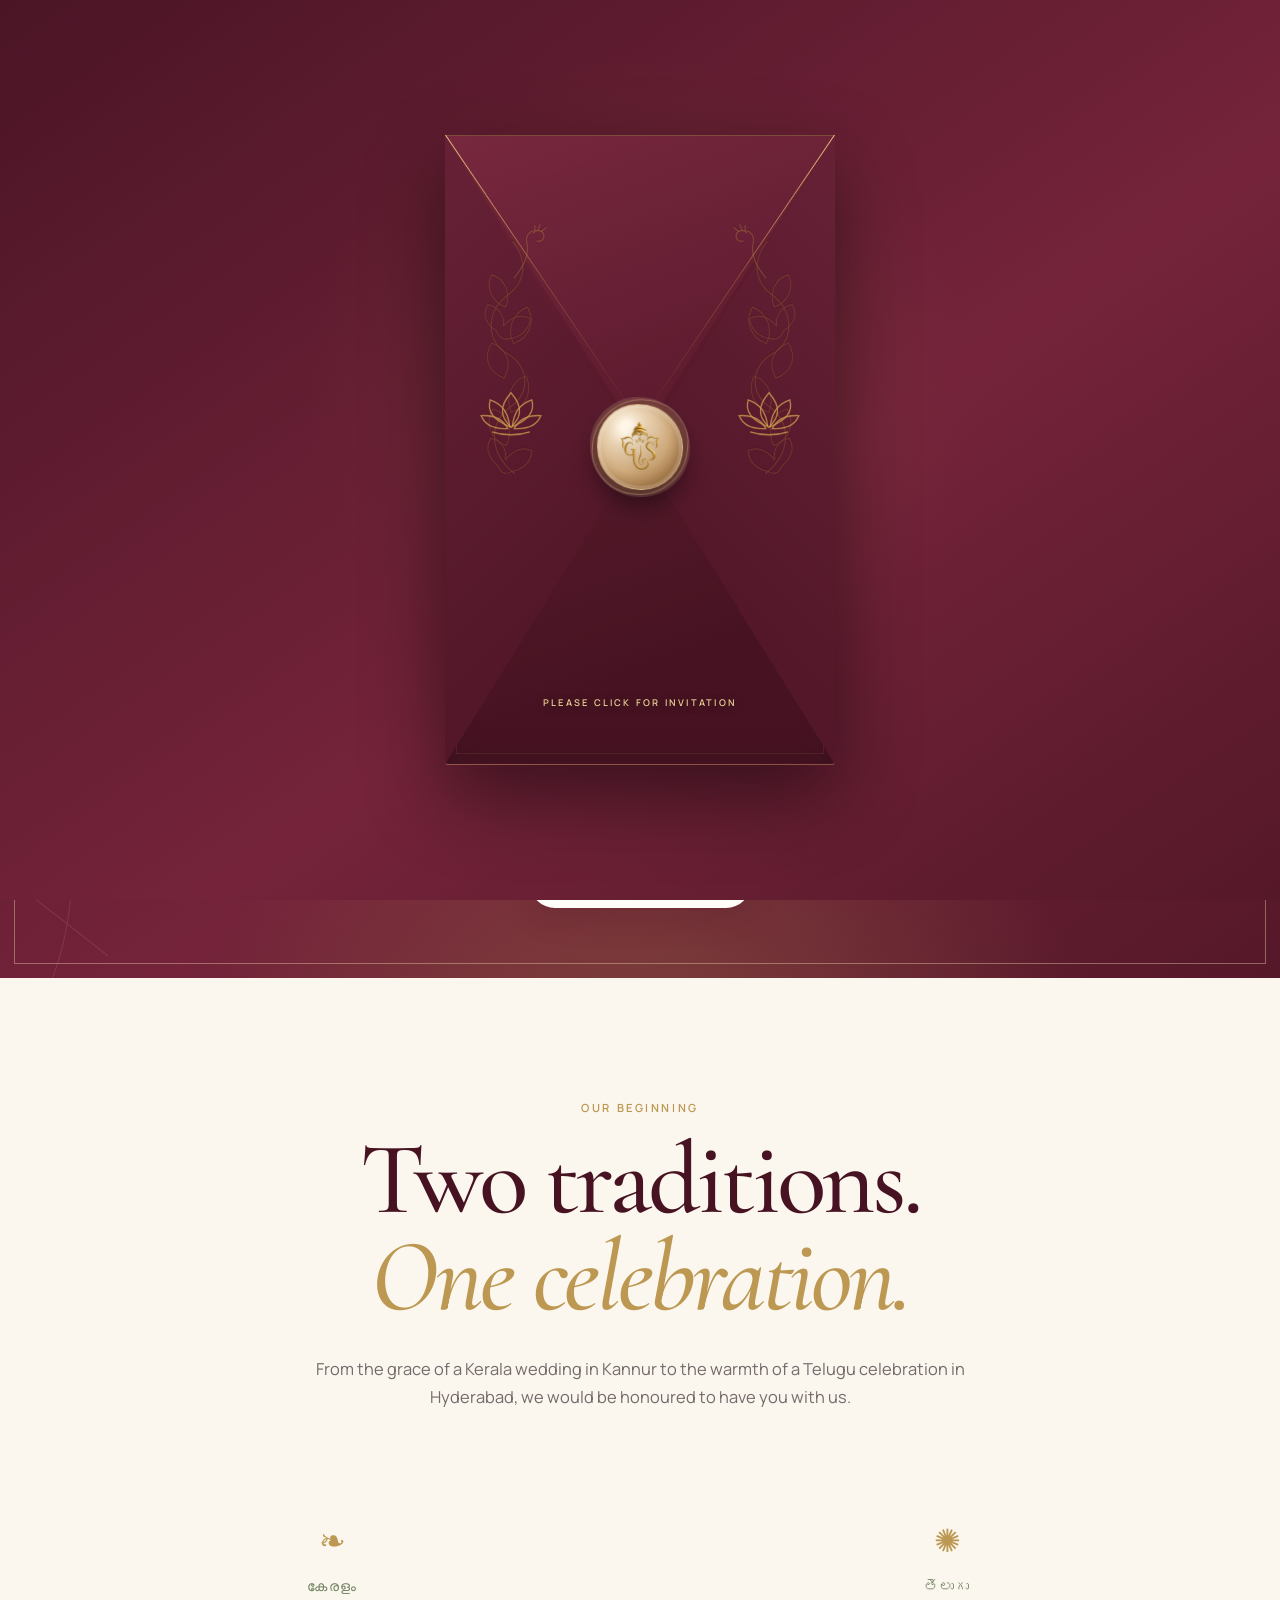
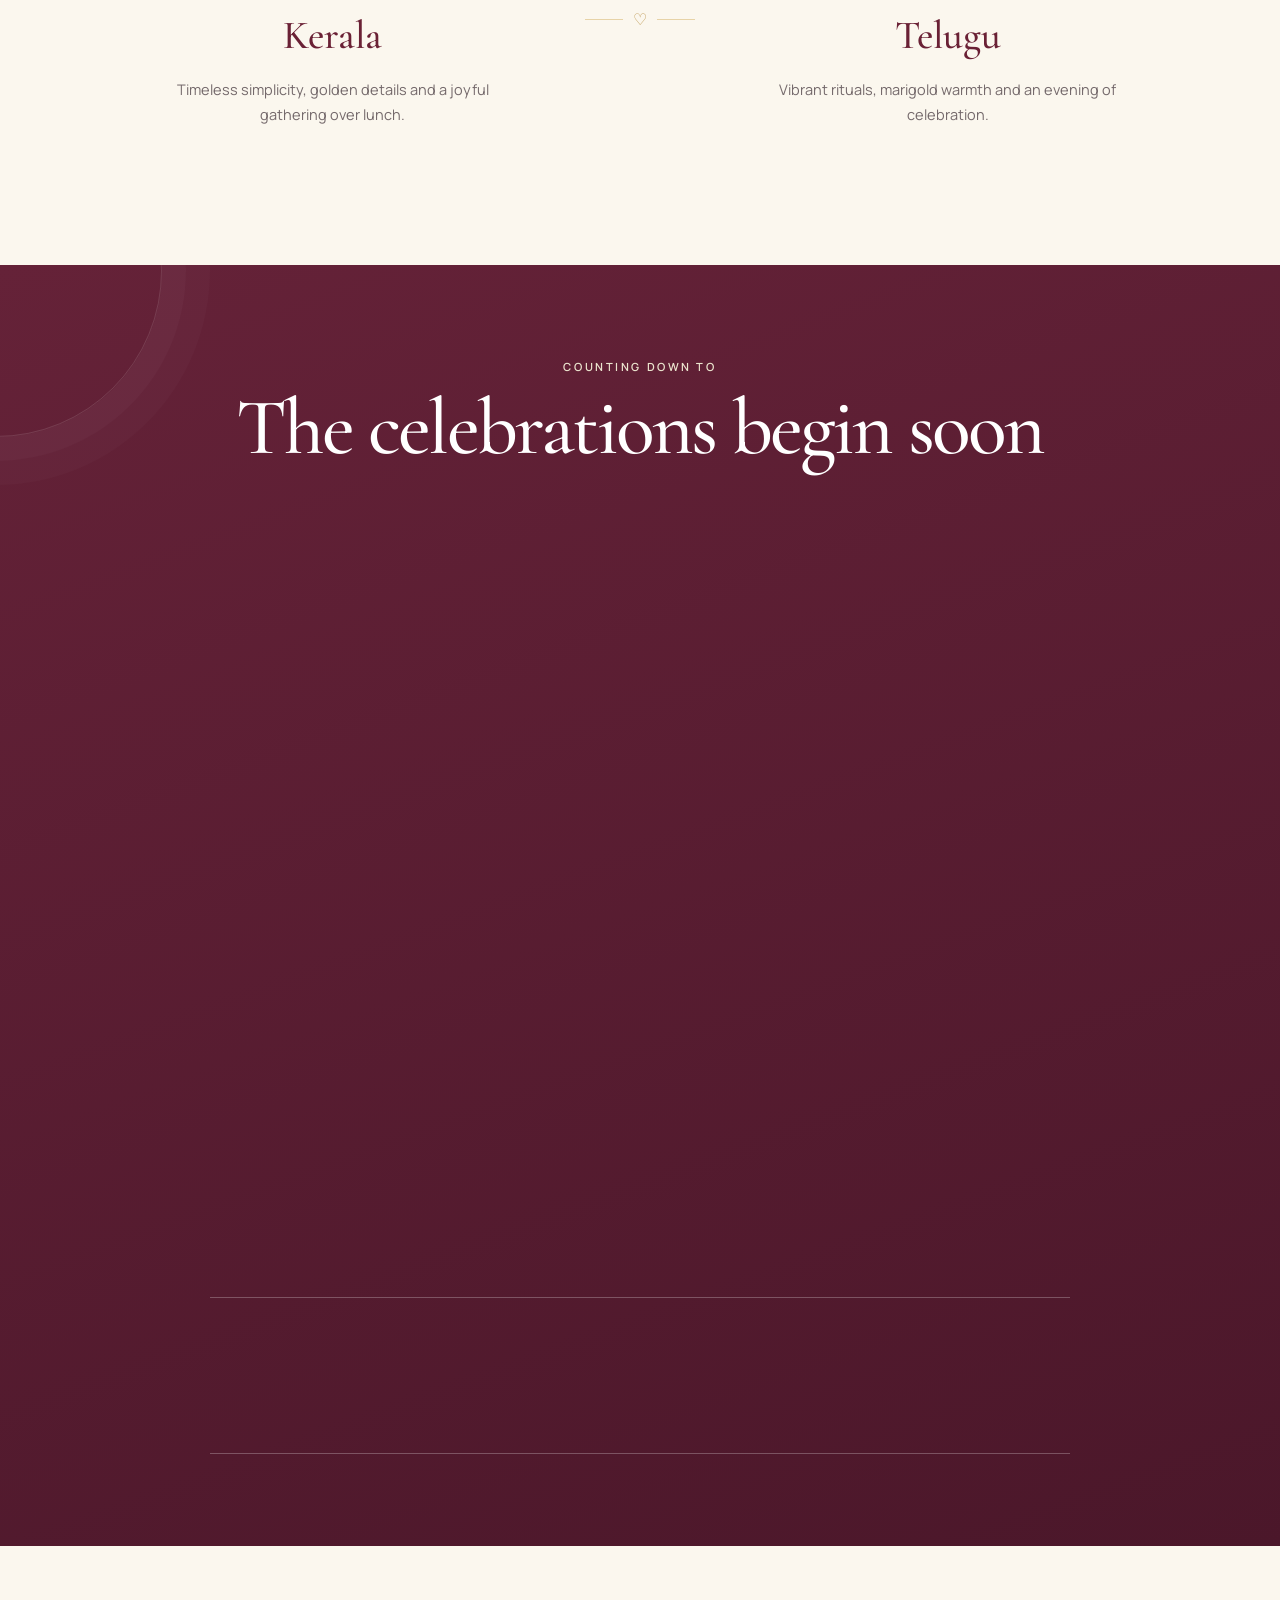
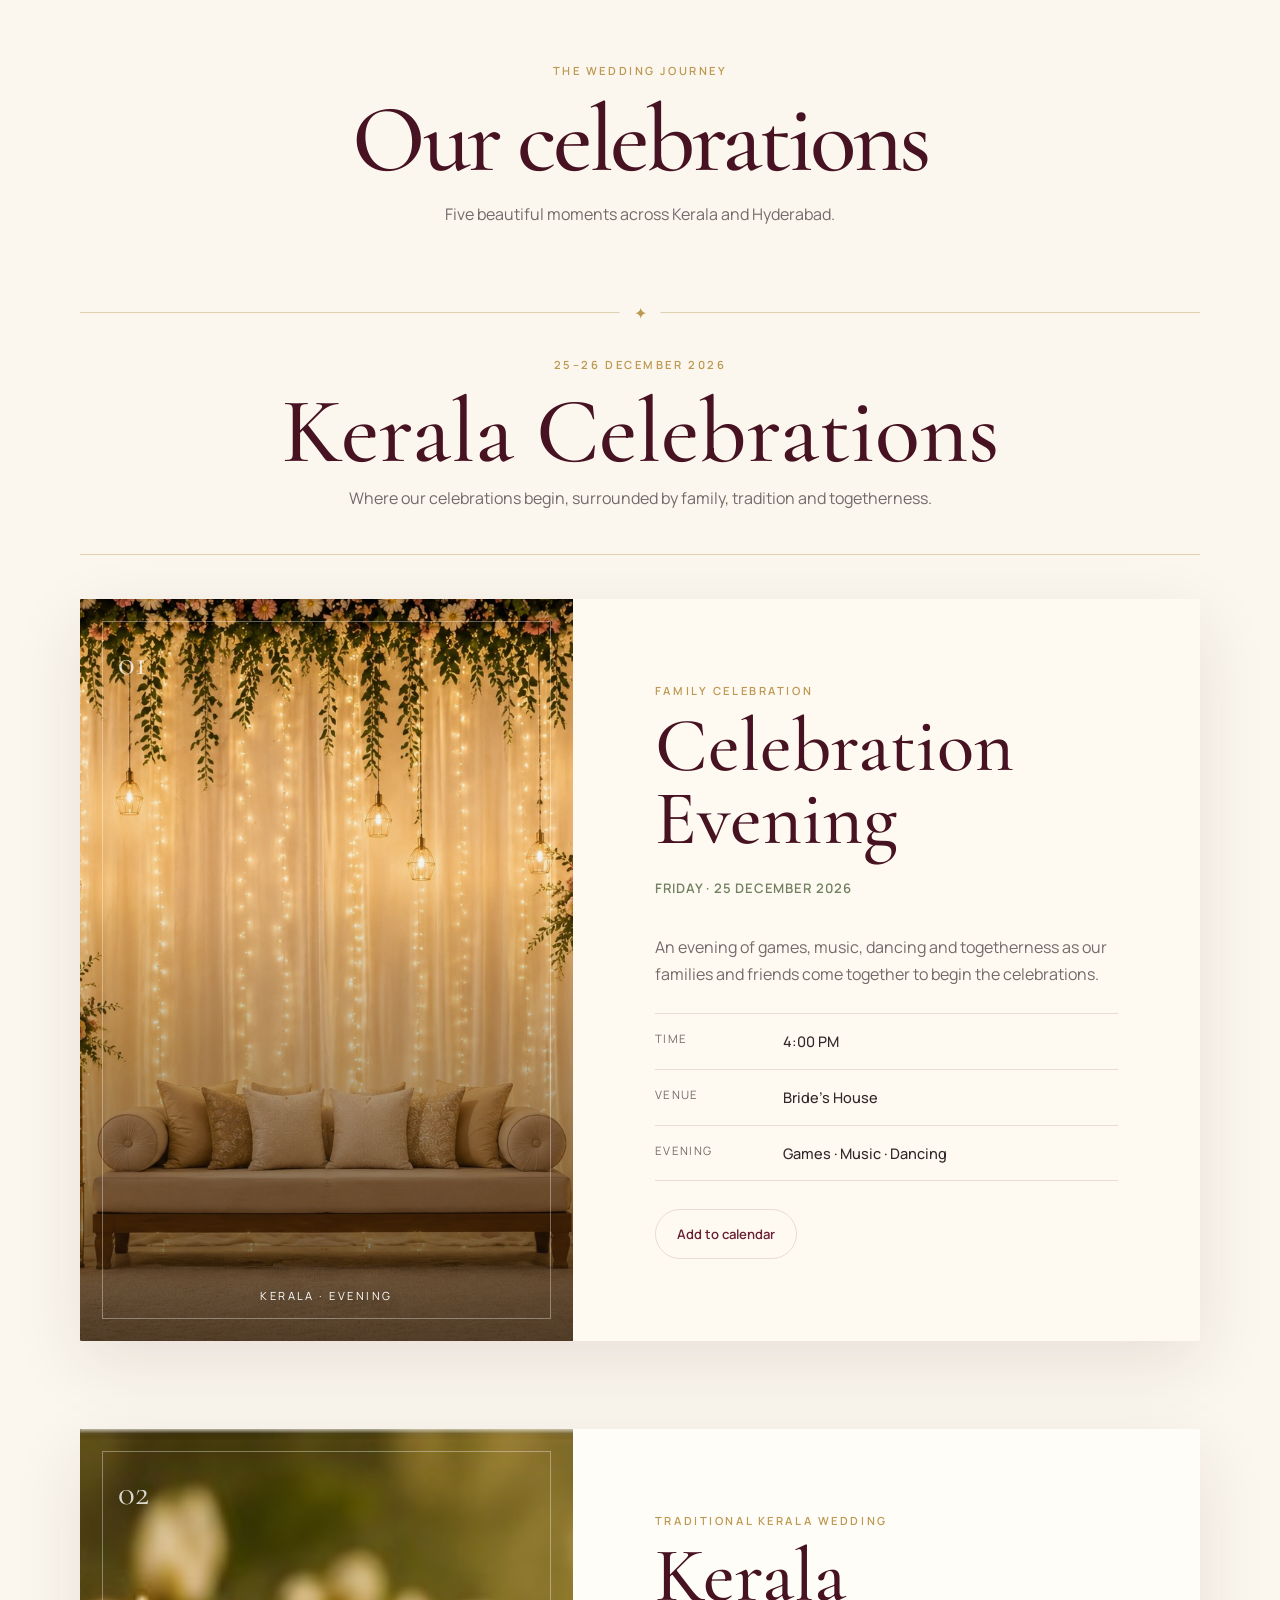
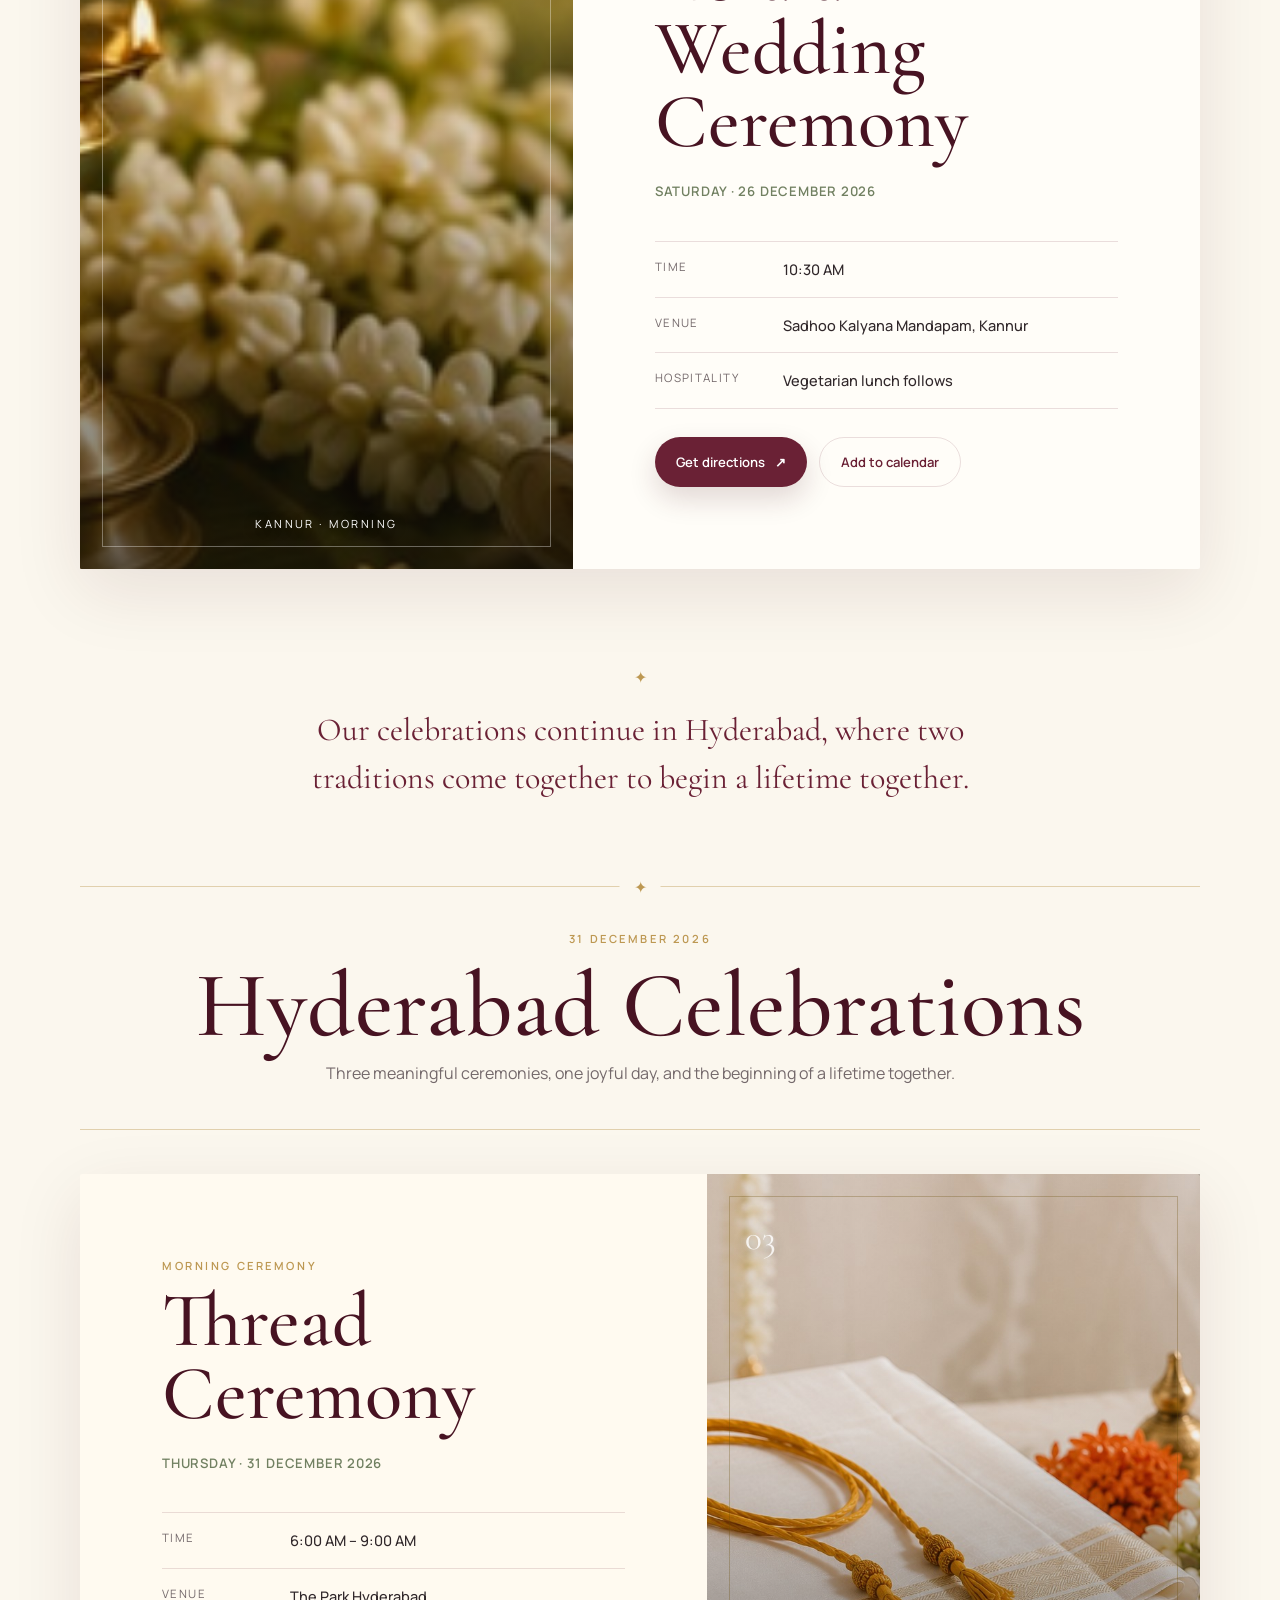
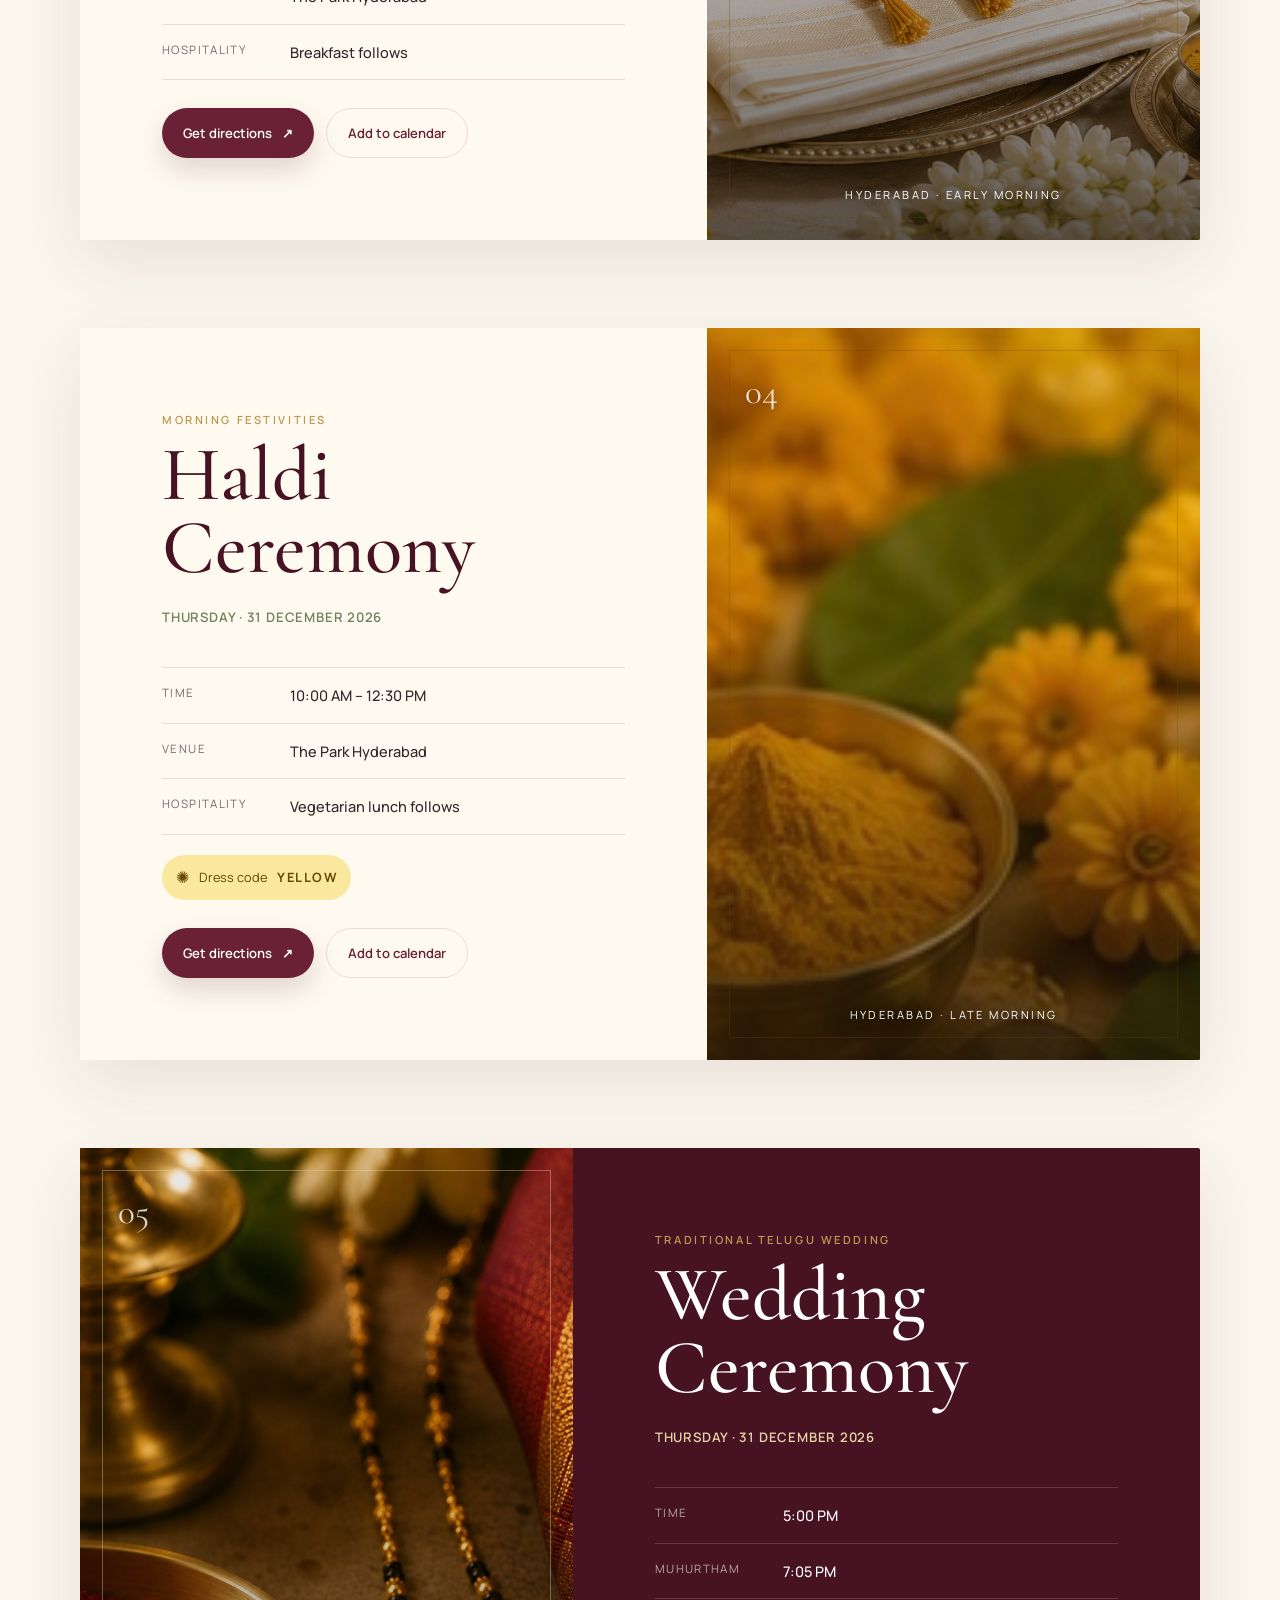
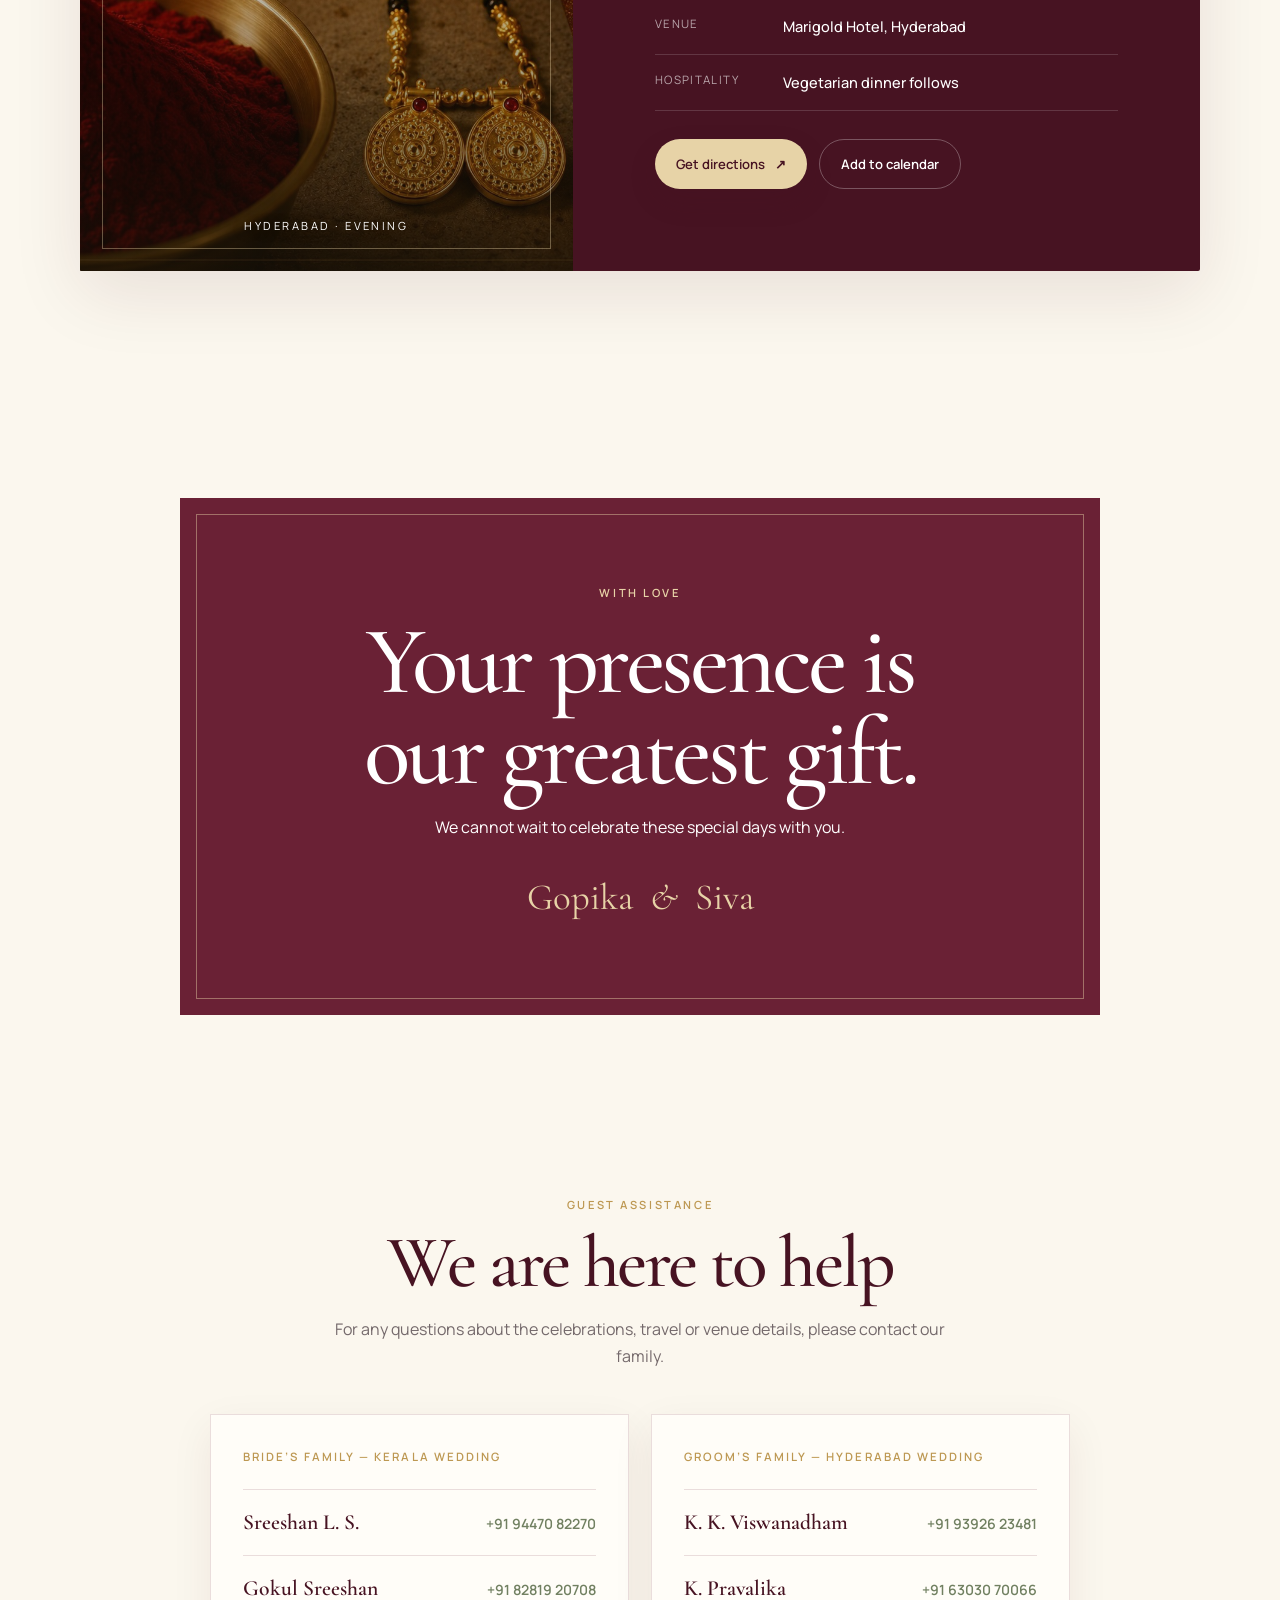
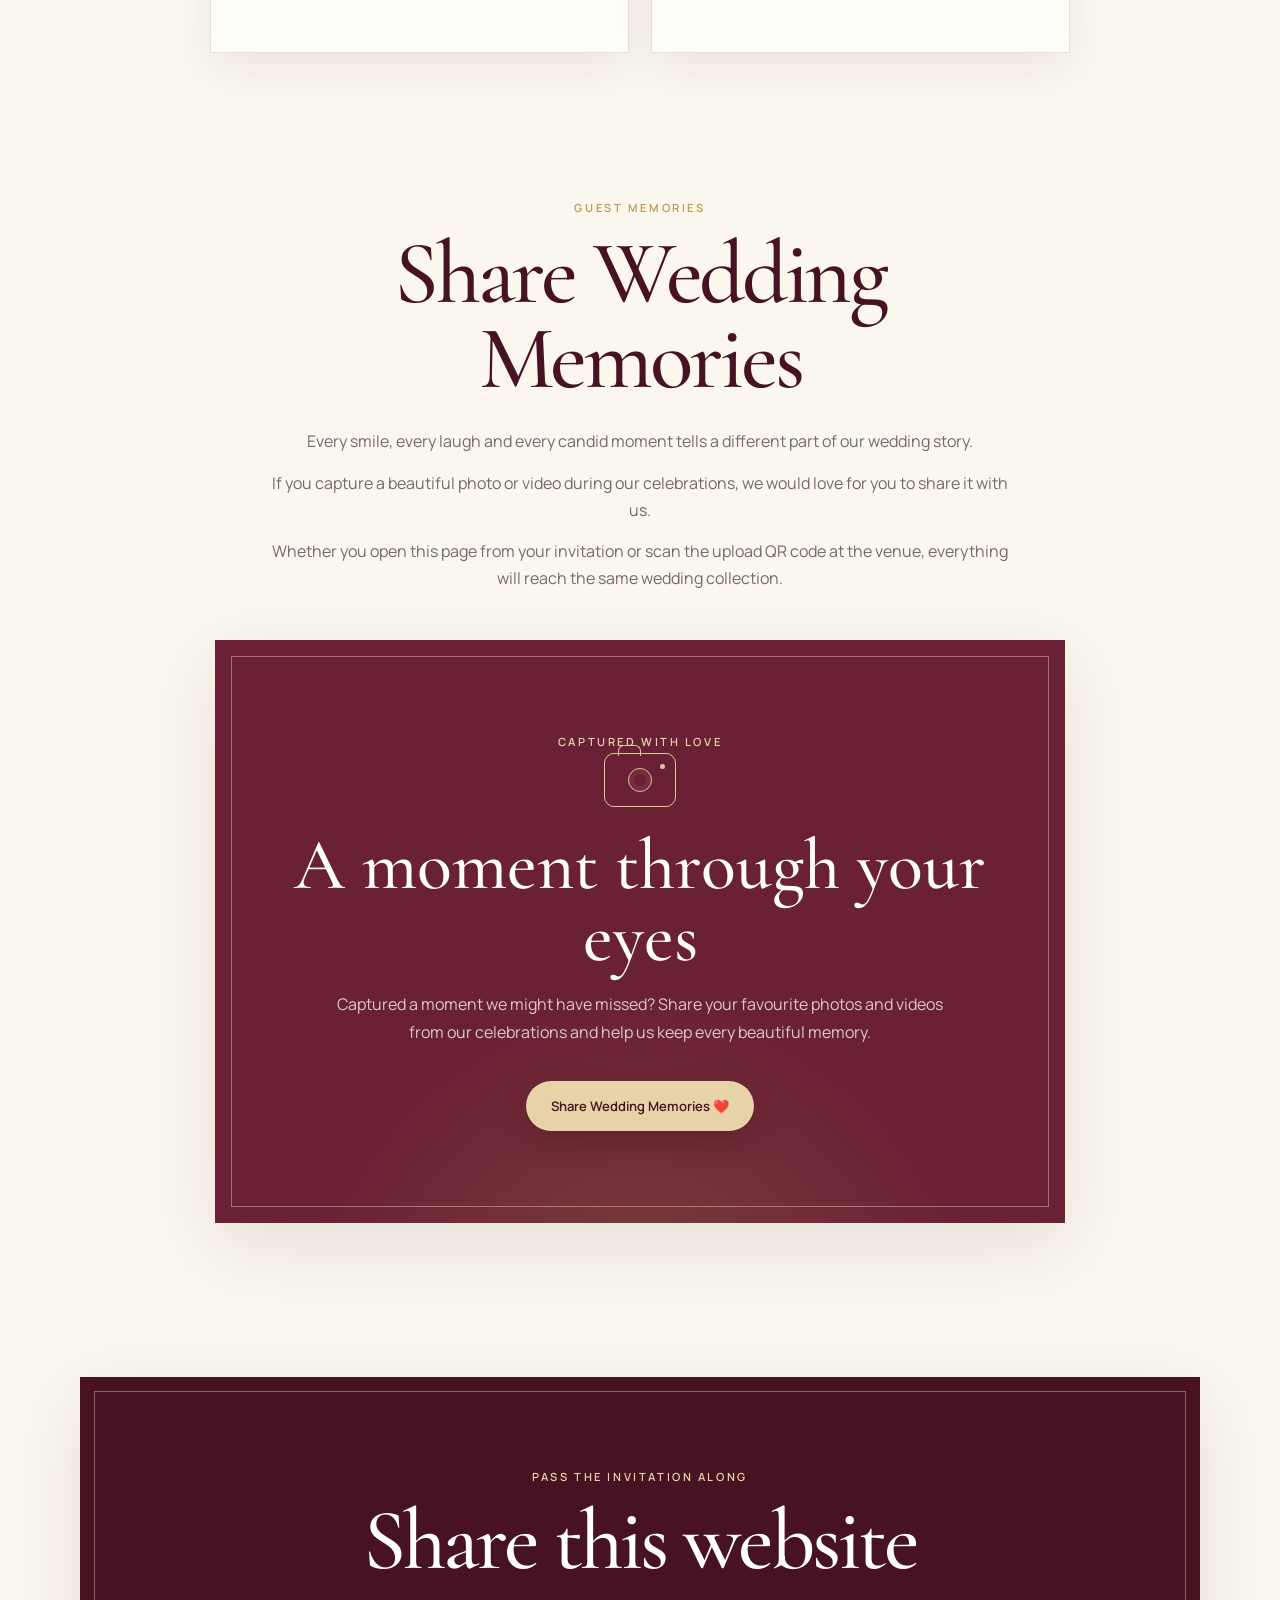
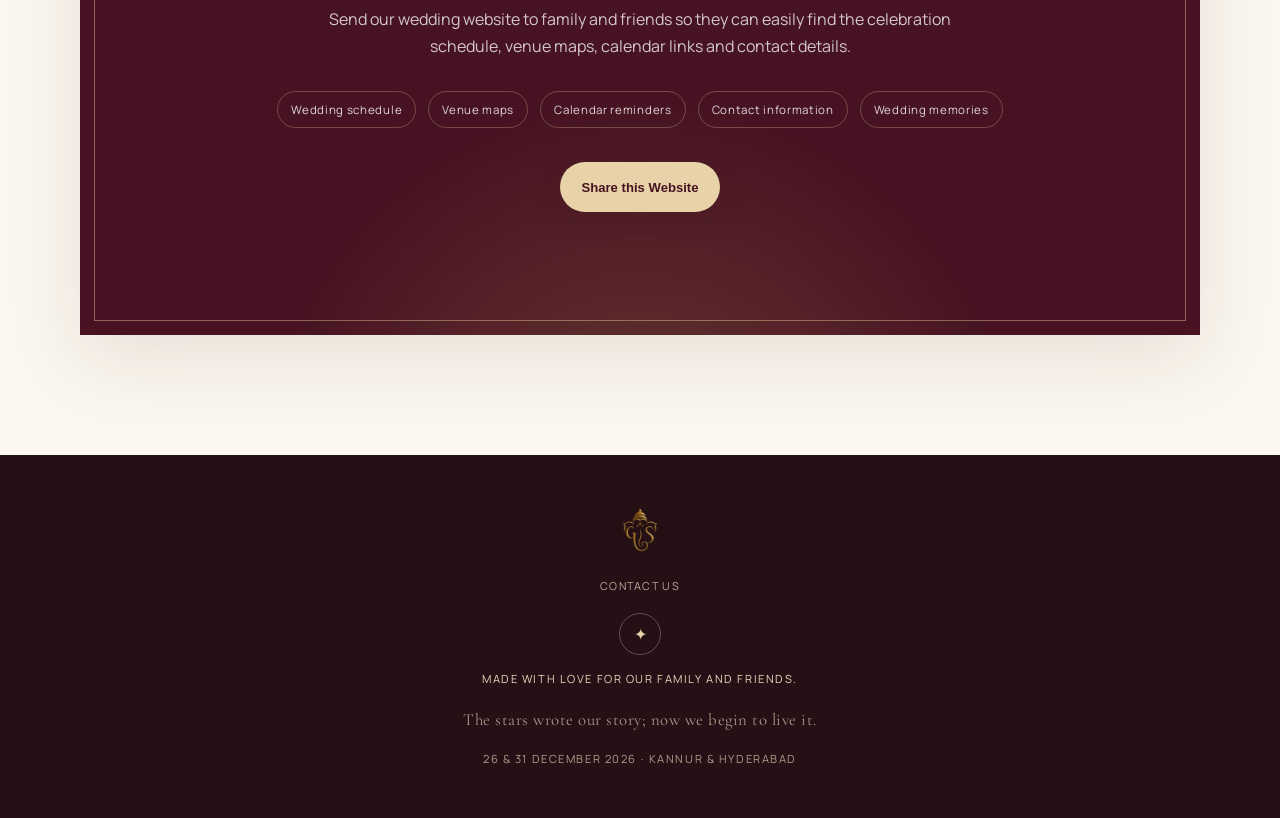
==== commit 307d797d: "Add files via upload" ====
--- a/index.html
+++ b/index.html
@@ -143,7 +143,7 @@
 .culture-join span { height: 1px; flex: 1; background: var(--gold-light); }
 .culture-join b { padding: 0 10px; font-weight: 400; }
 
-.countdown-section { padding: 92px 0; color: white; text-align: center; background: var(--olive); position: relative; overflow: hidden; }
+.countdown-section { padding: 92px 0; color: white; text-align: center; background: linear-gradient(160deg, #652238 0%, #4b172a 100%); position: relative; overflow: hidden; }
 .countdown-section::before { content:""; position:absolute; width:330px; height:330px; border:1px solid rgba(255,255,255,.12); border-radius:50%; left:-170px; top:-160px; box-shadow:0 0 0 24px rgba(255,255,255,.025),0 0 0 48px rgba(255,255,255,.018); }
 .countdown-section h2 { color: white; font-size: clamp(2.7rem, 7vw, 5rem); }
 .pale { color: #ebe4ce; }
@@ -1098,7 +1098,7 @@
   margin: 18px 0 0;
   font-family: "Cormorant Garamond", Georgia, serif;
   font-size: clamp(1.2rem, 2.5vw, 1.55rem);
-  color: #6a3d35;
+  color: #e7d3a7;
   letter-spacing: .01em;
 }
 @media (max-width: 640px) {
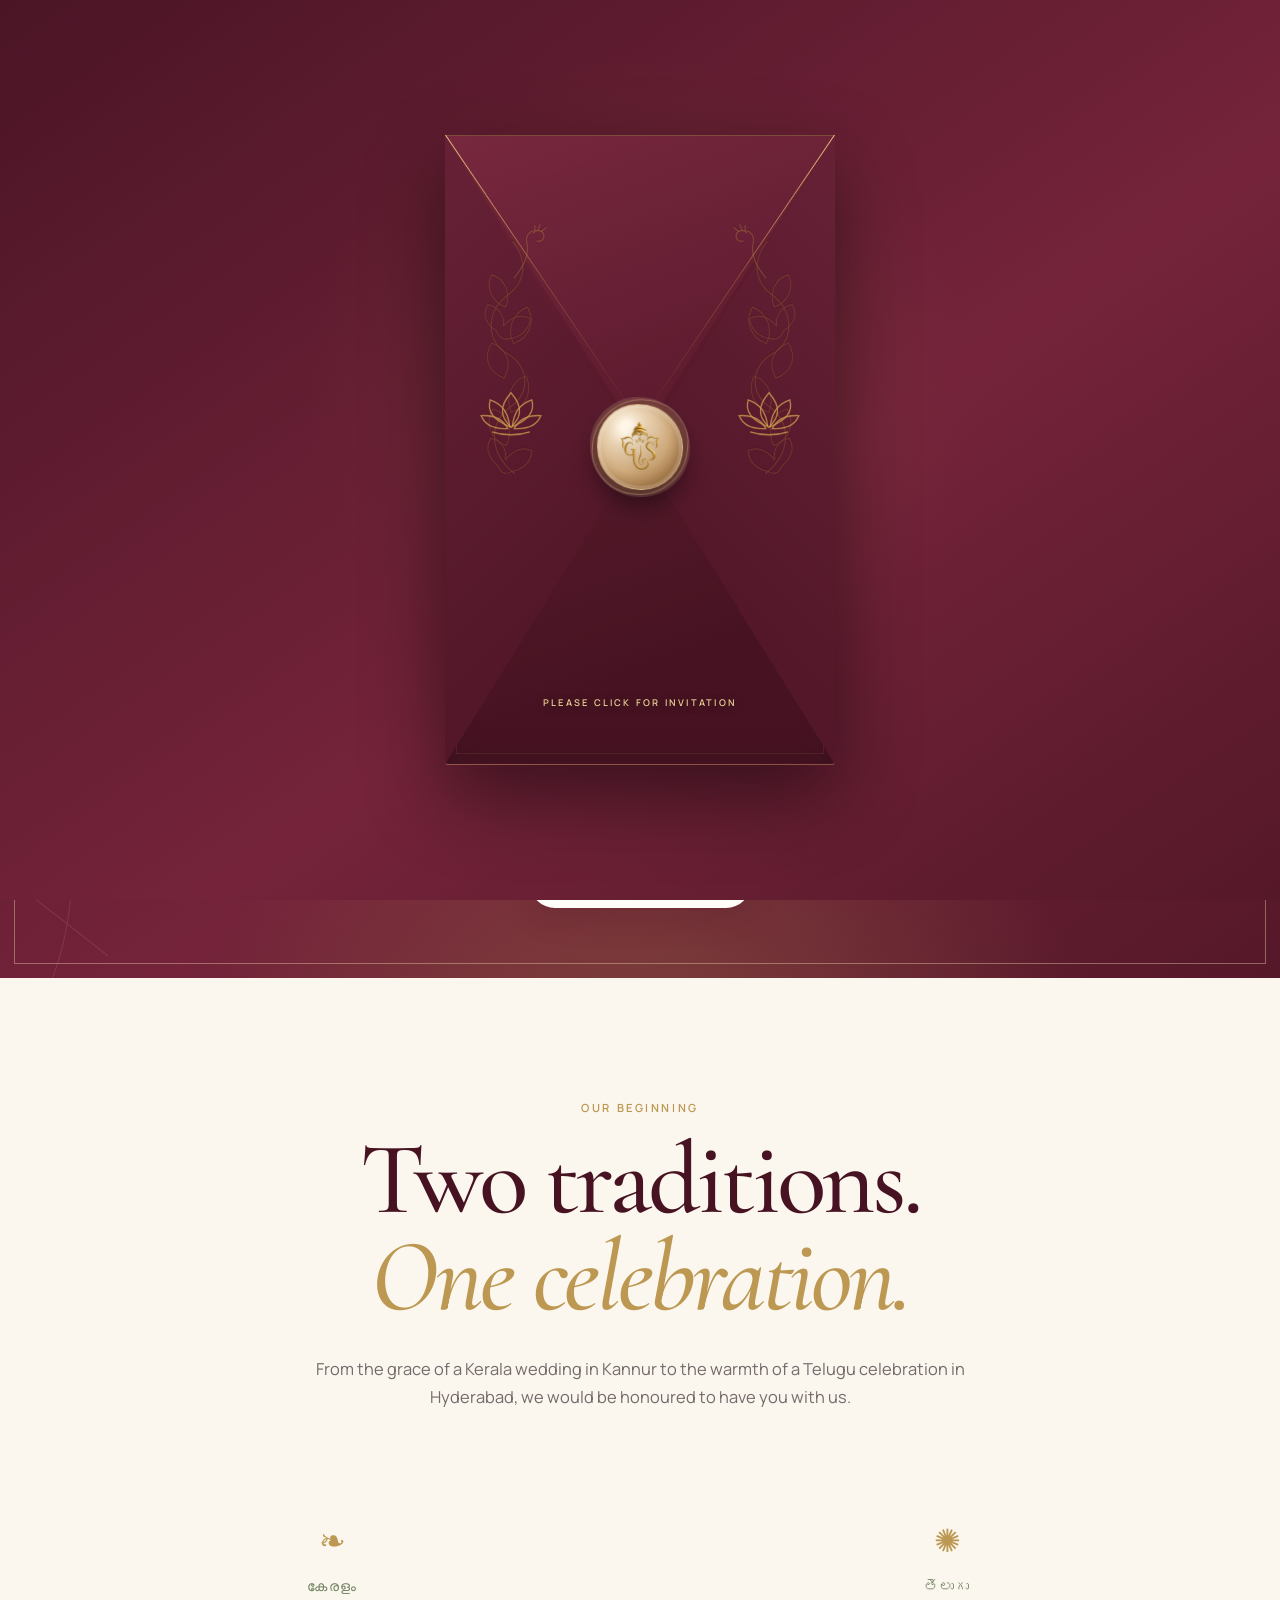
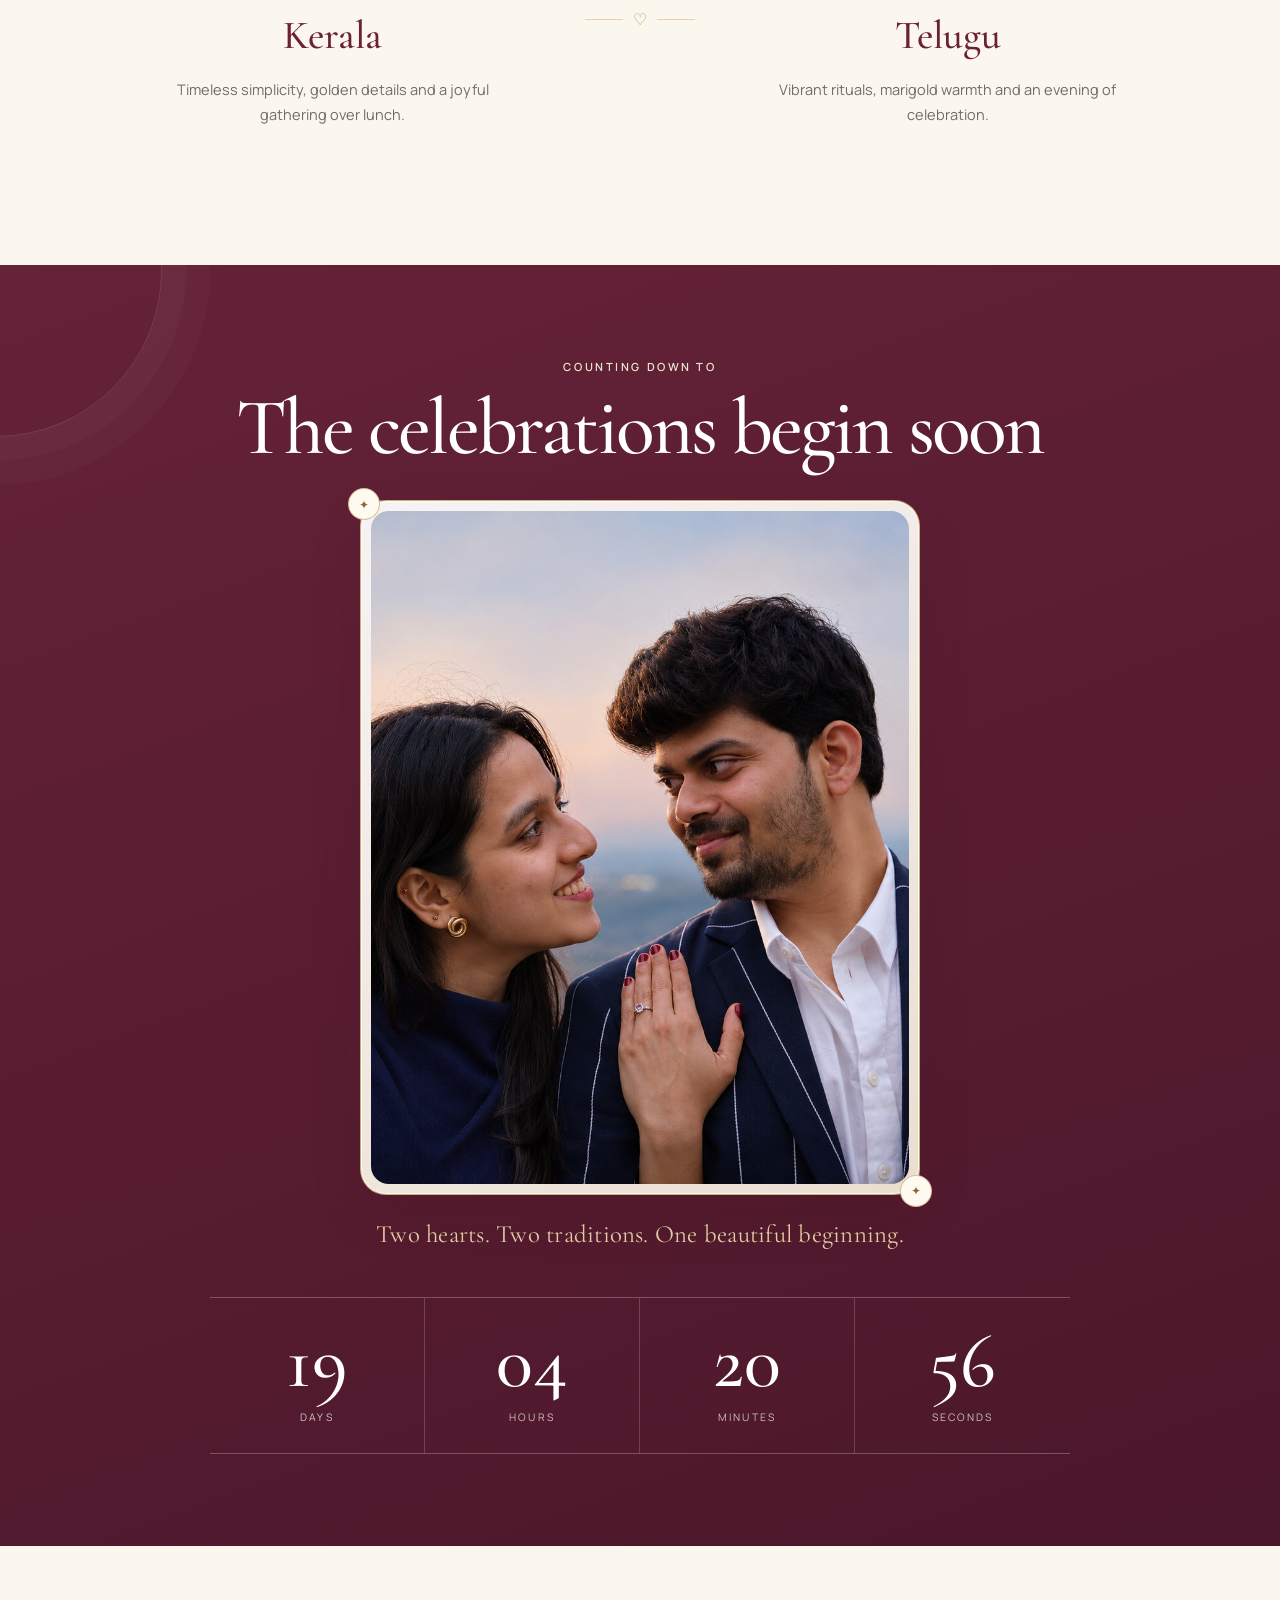
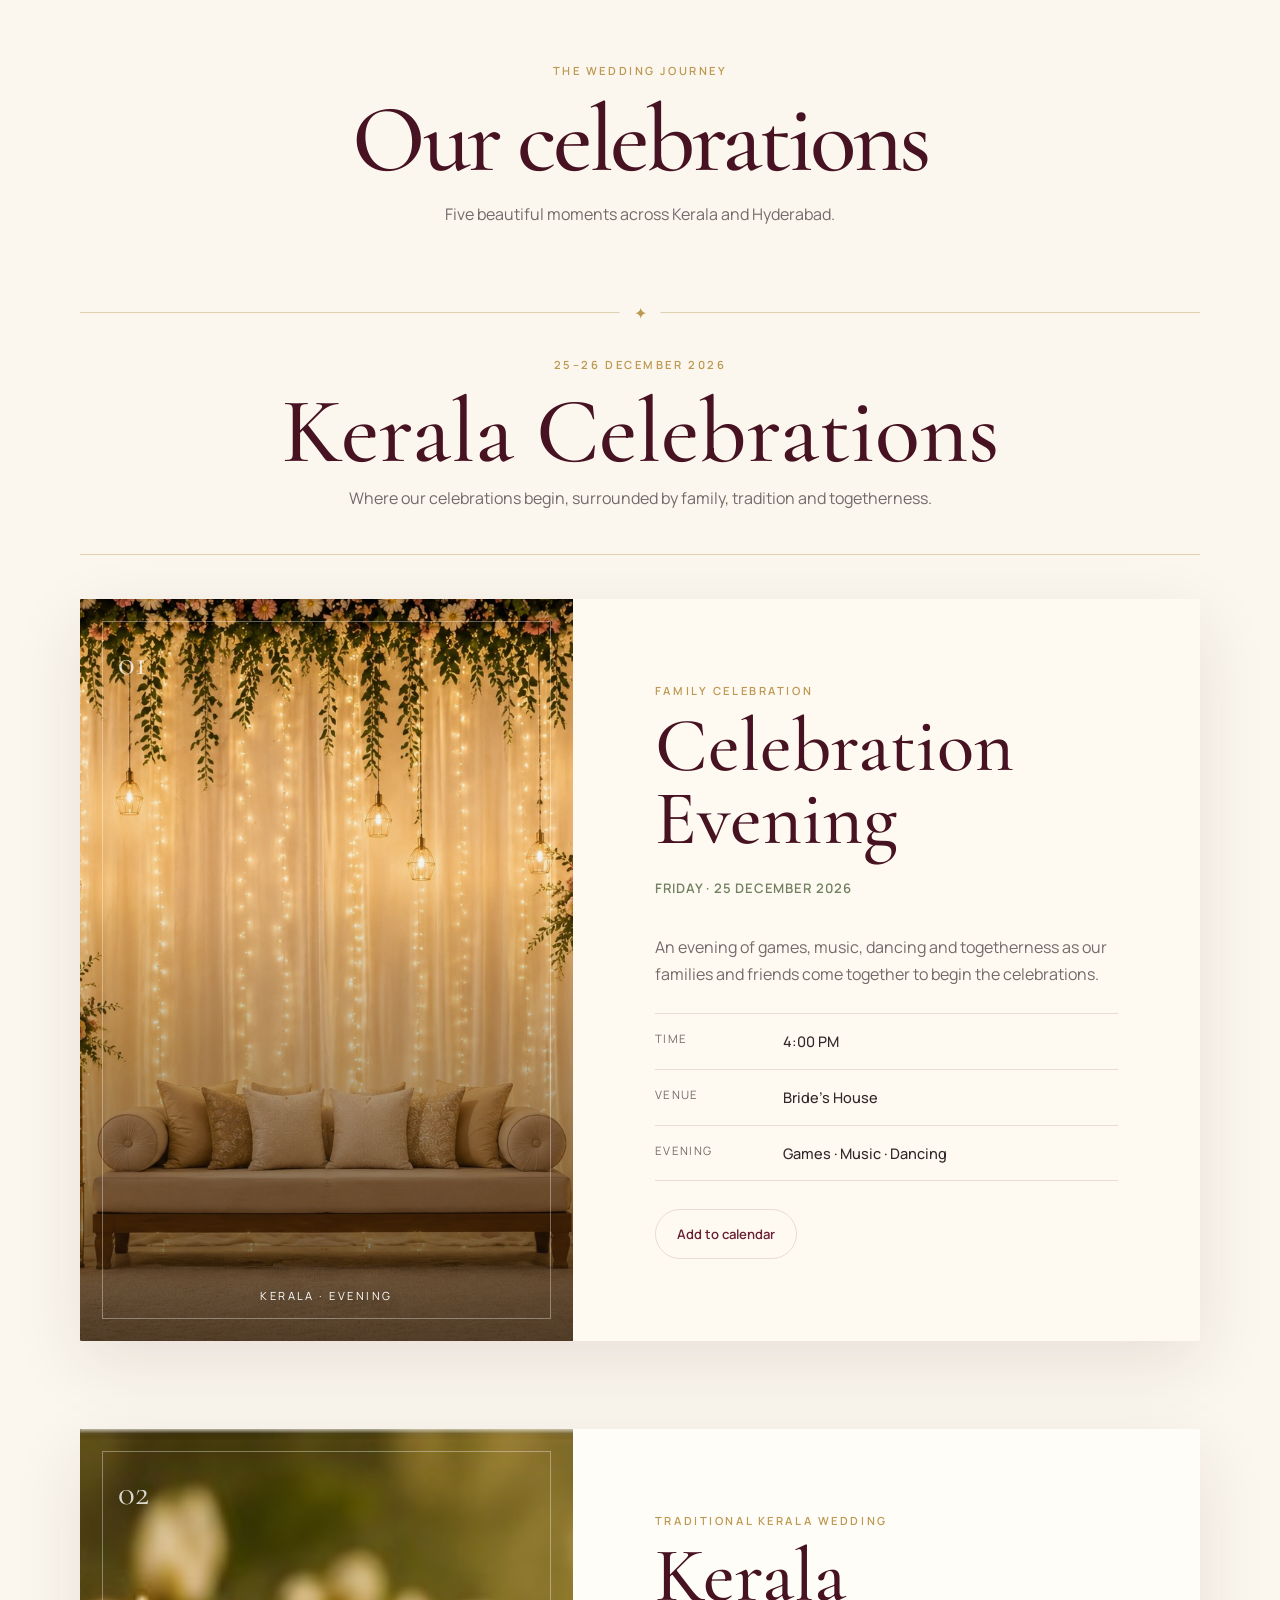
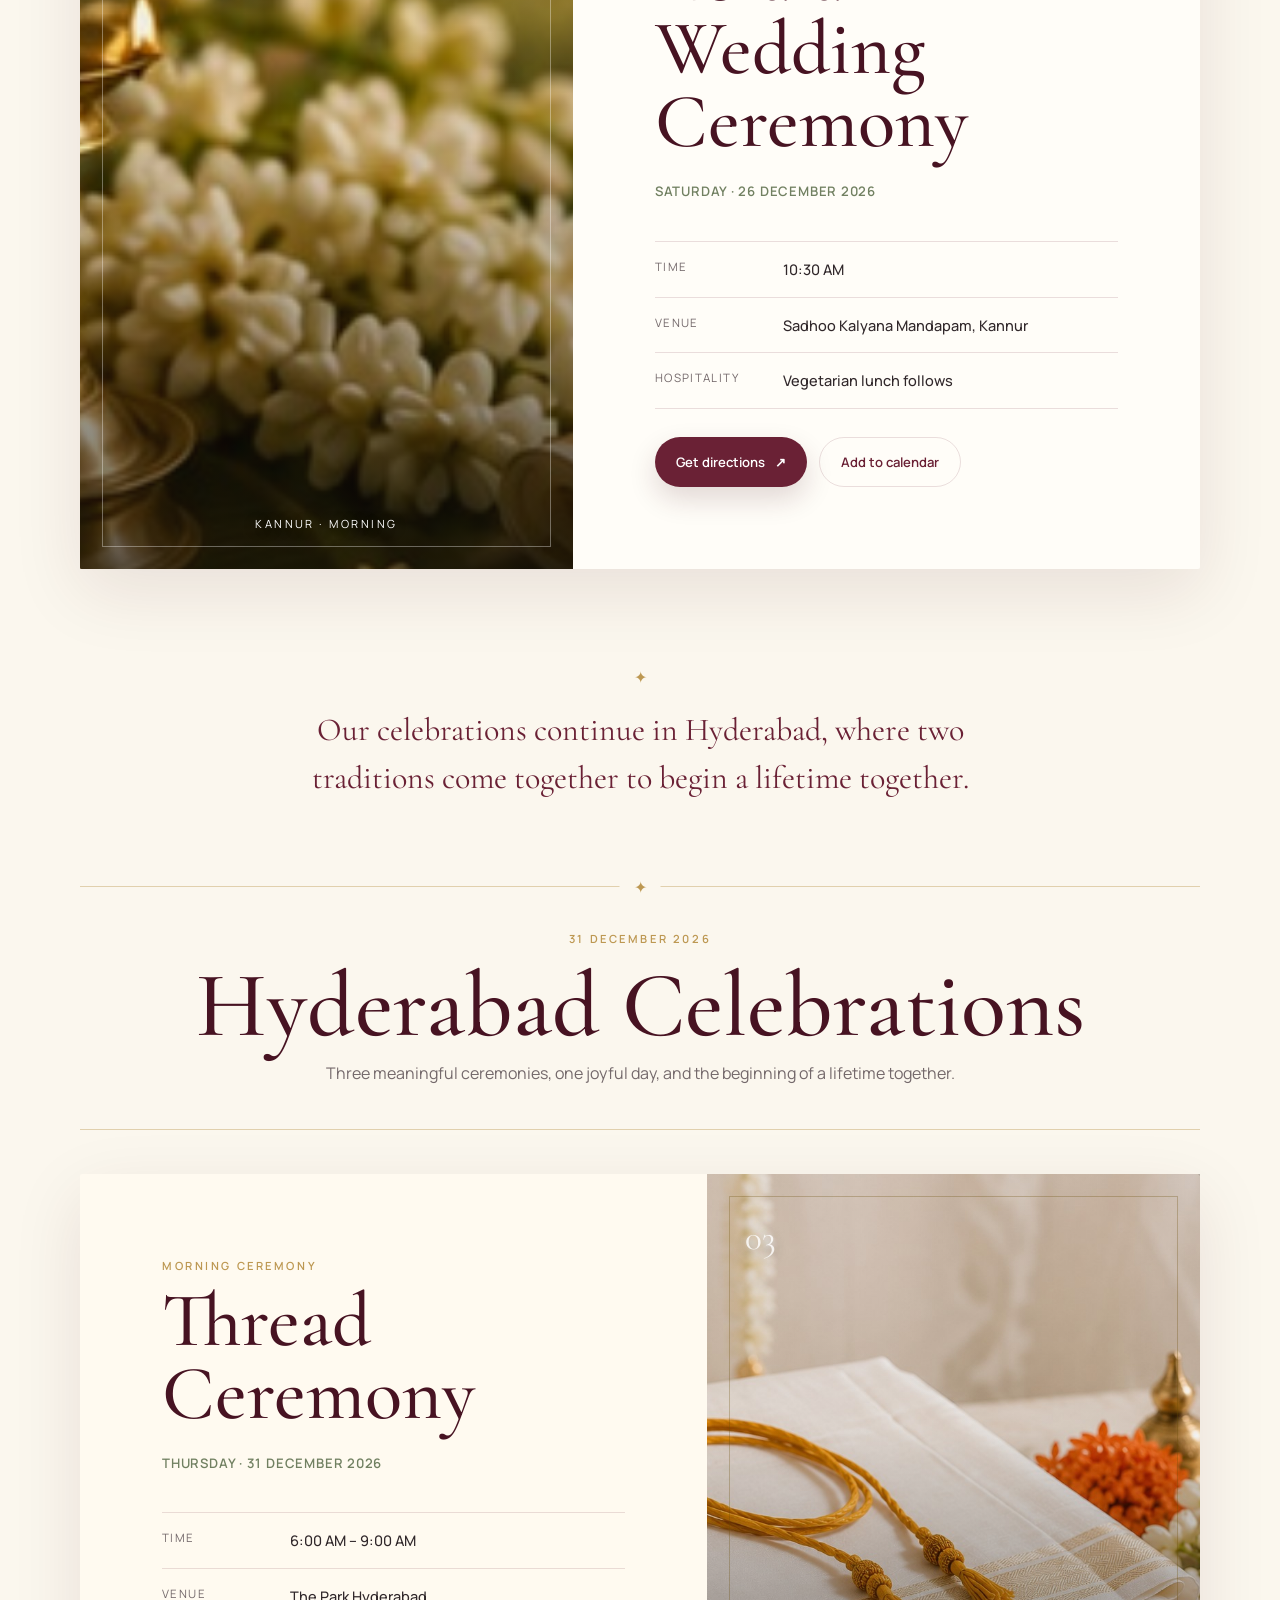
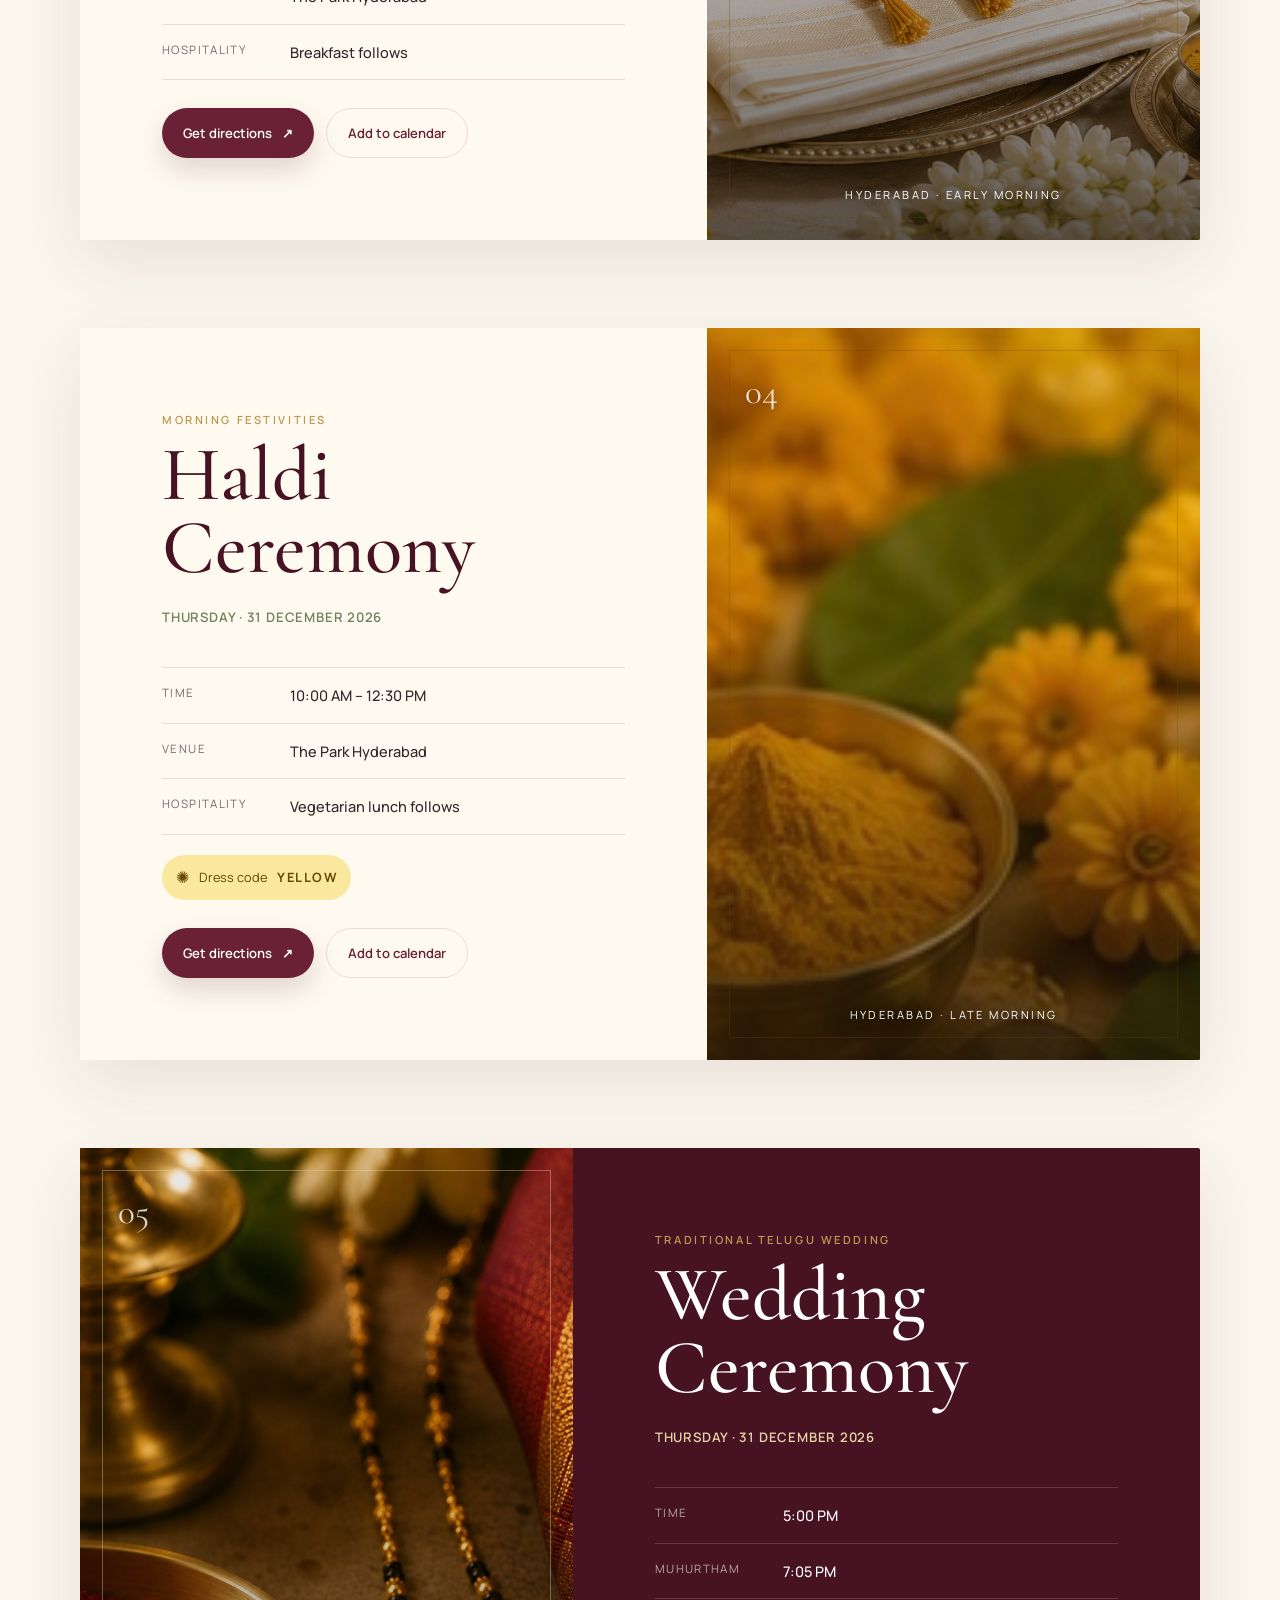
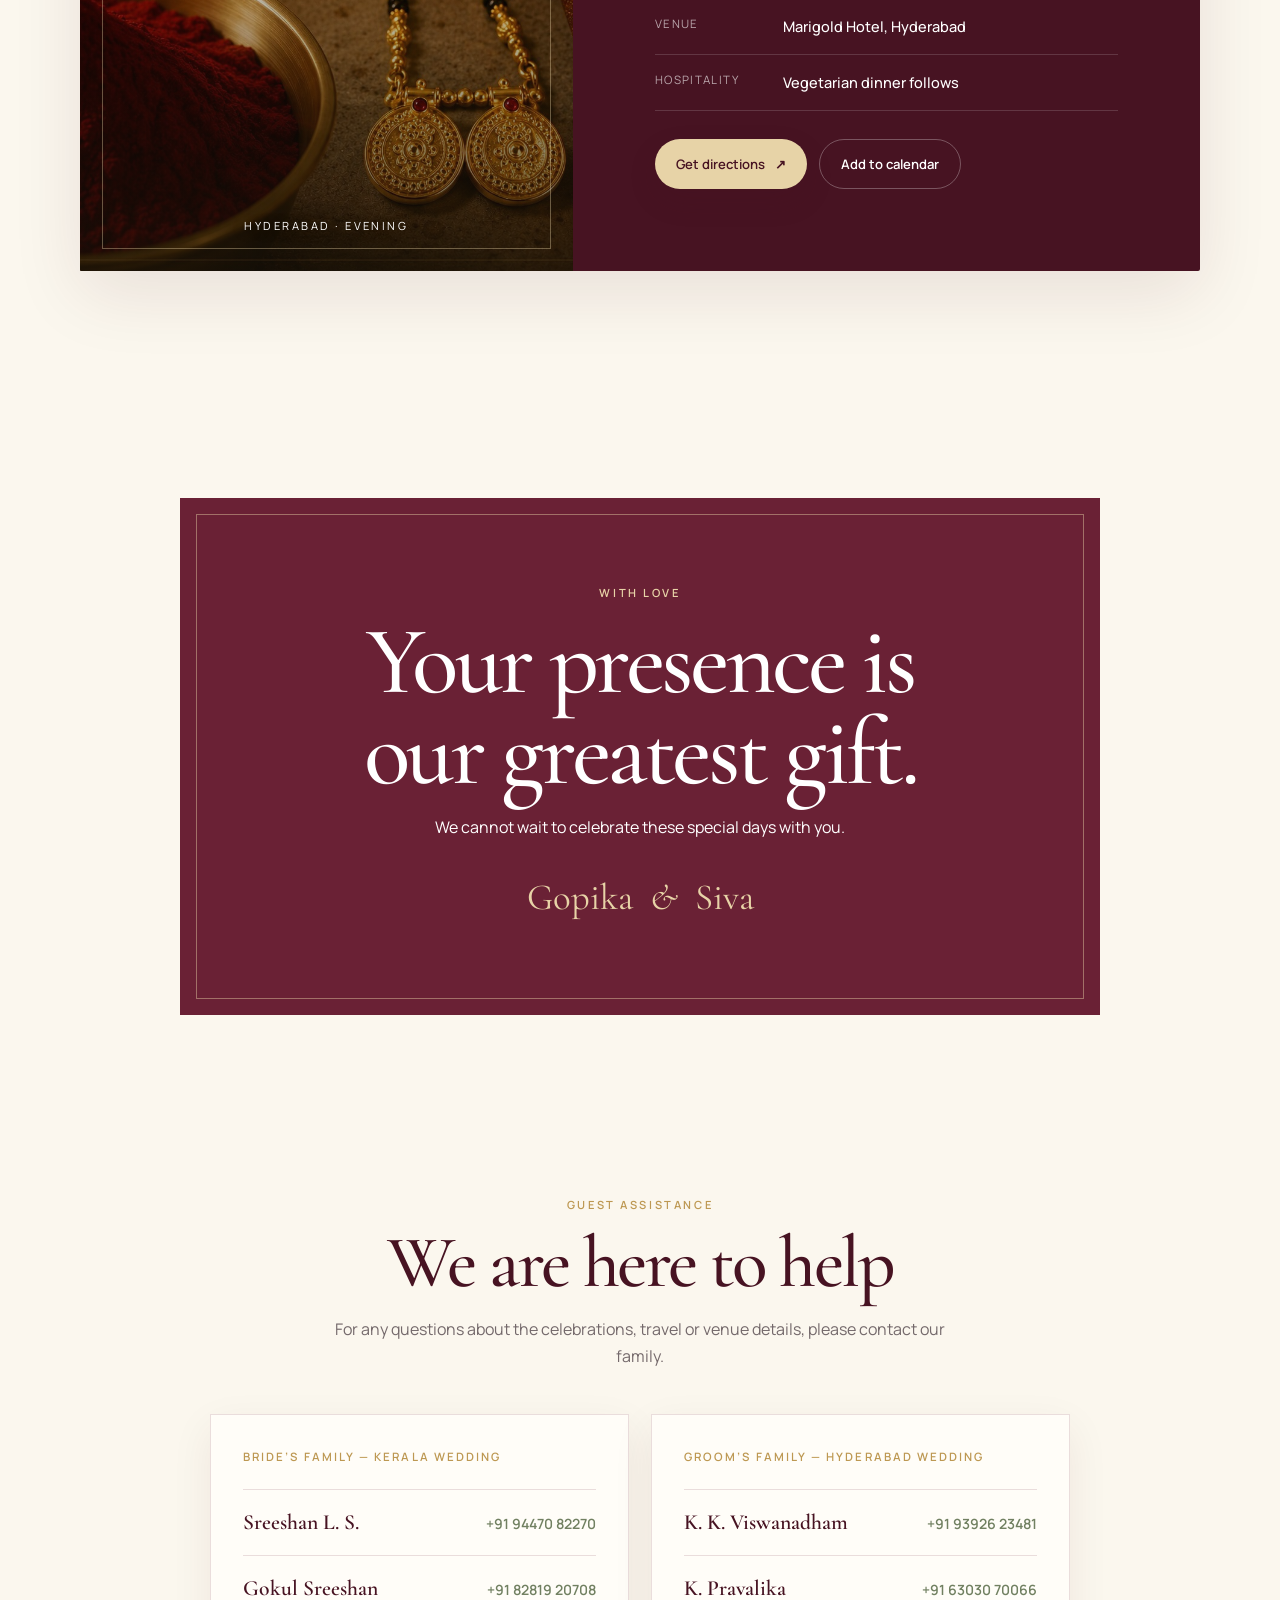
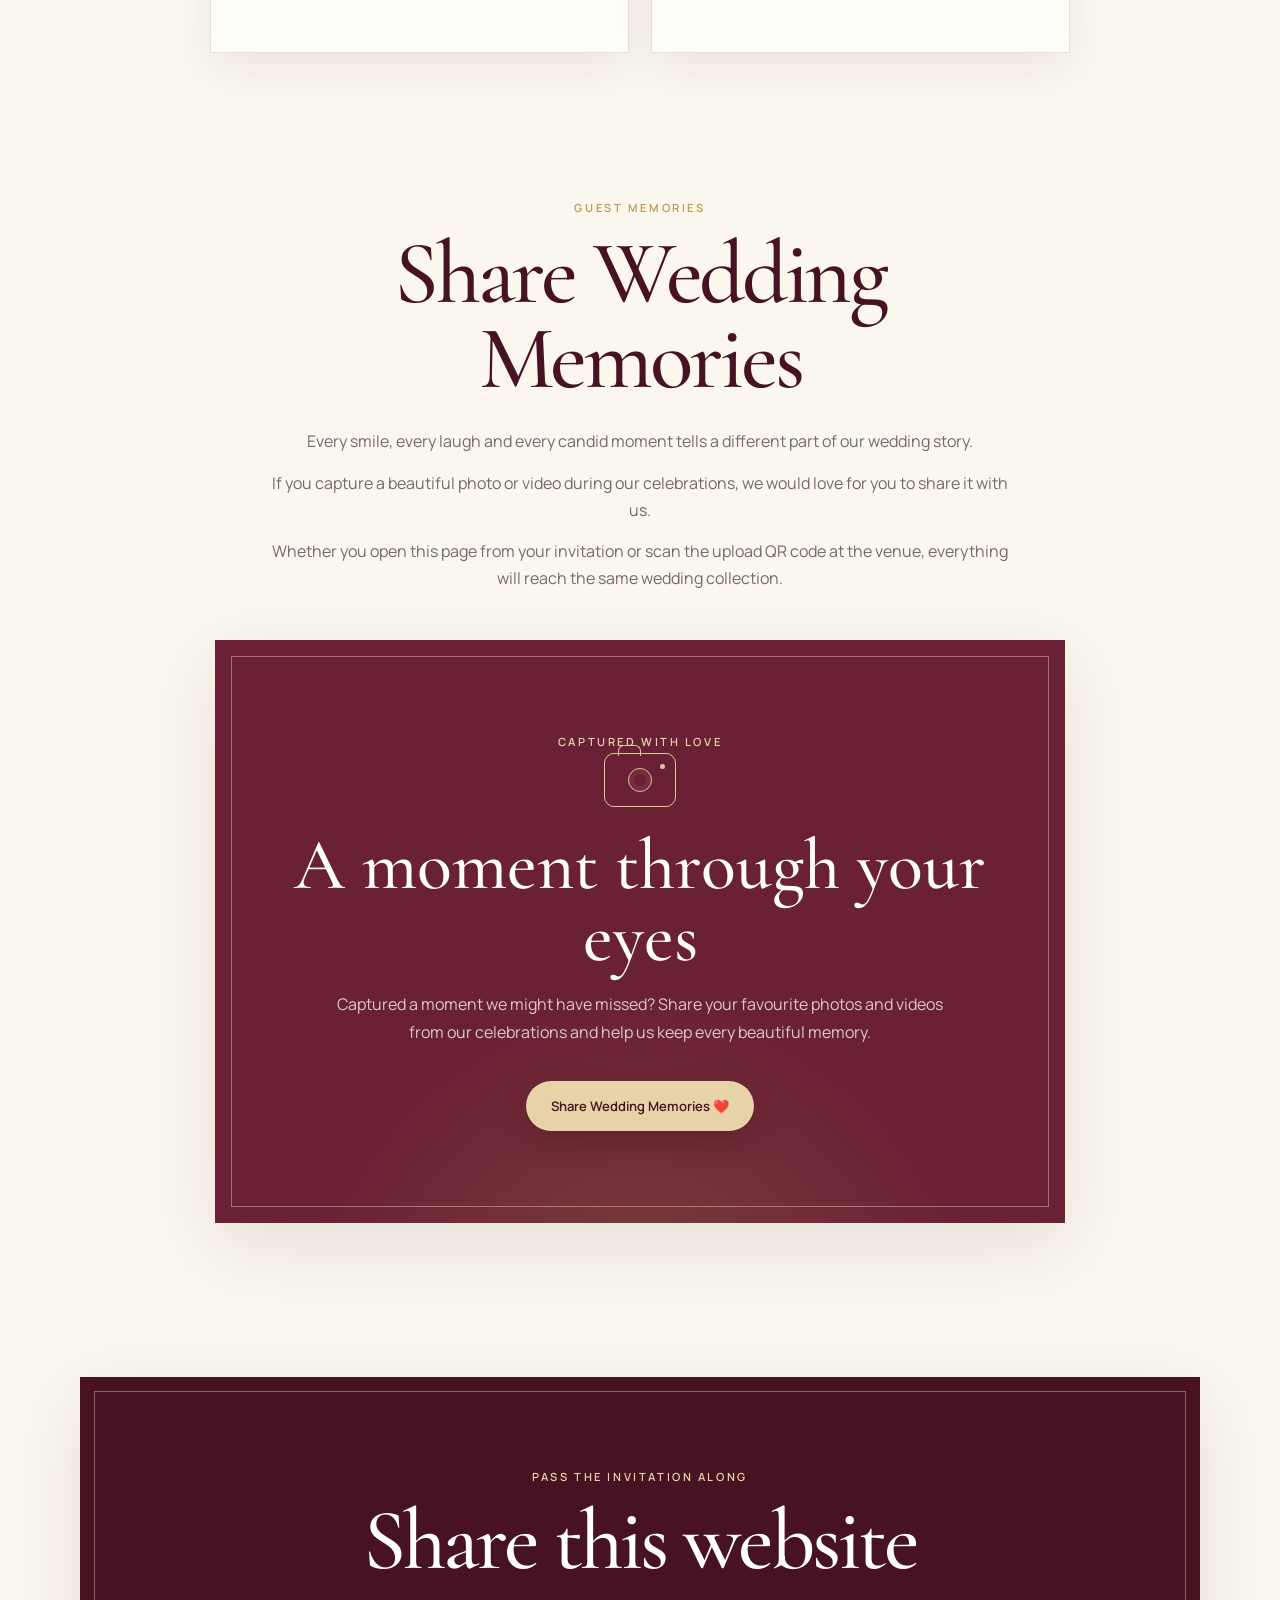
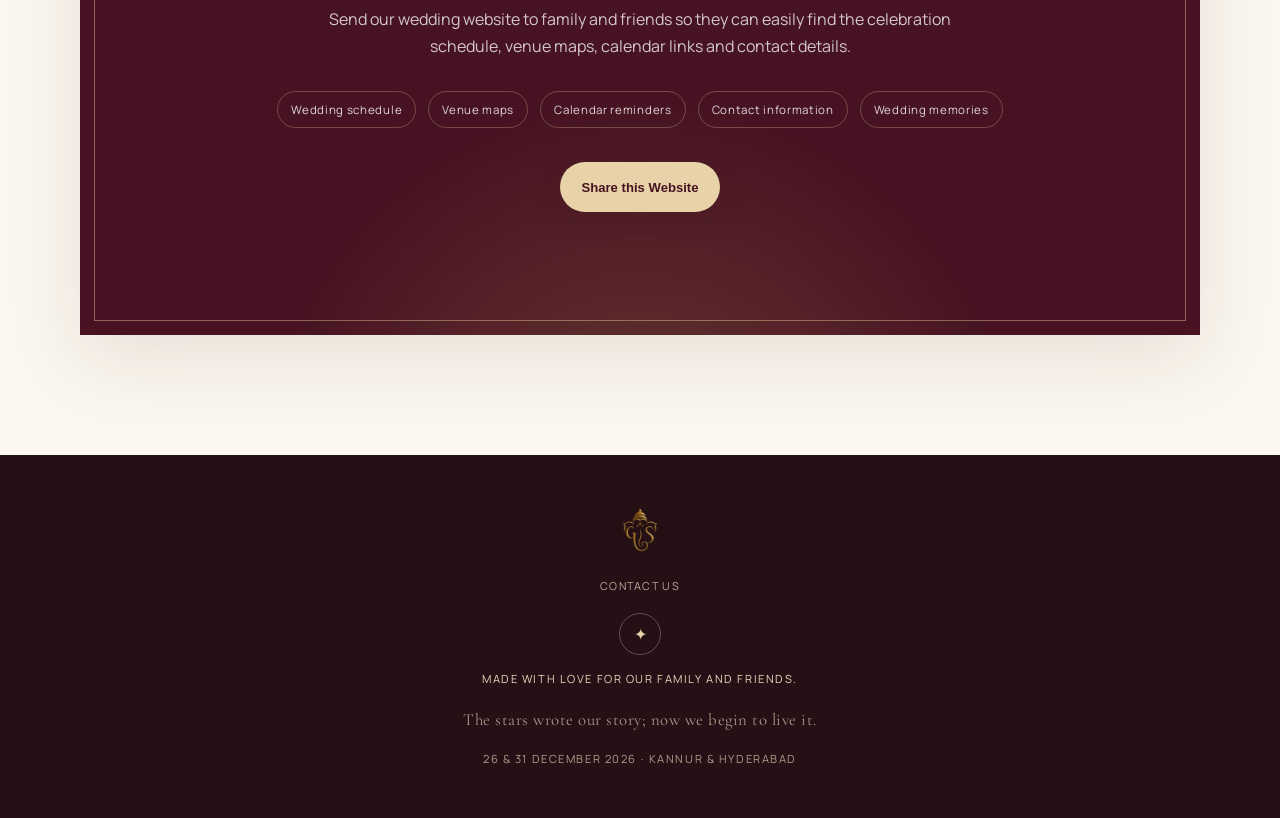
==== commit 0d2cf04e: "Add files via upload" ====
--- a/index.html
+++ b/index.html
@@ -2202,6 +2202,9 @@
       openInvitation();
     }
   });
+
+  // Automatically begin opening after four seconds if the guest has not clicked.
+  window.setTimeout(openInvitation, 4000);
 })();
 
 </script>
